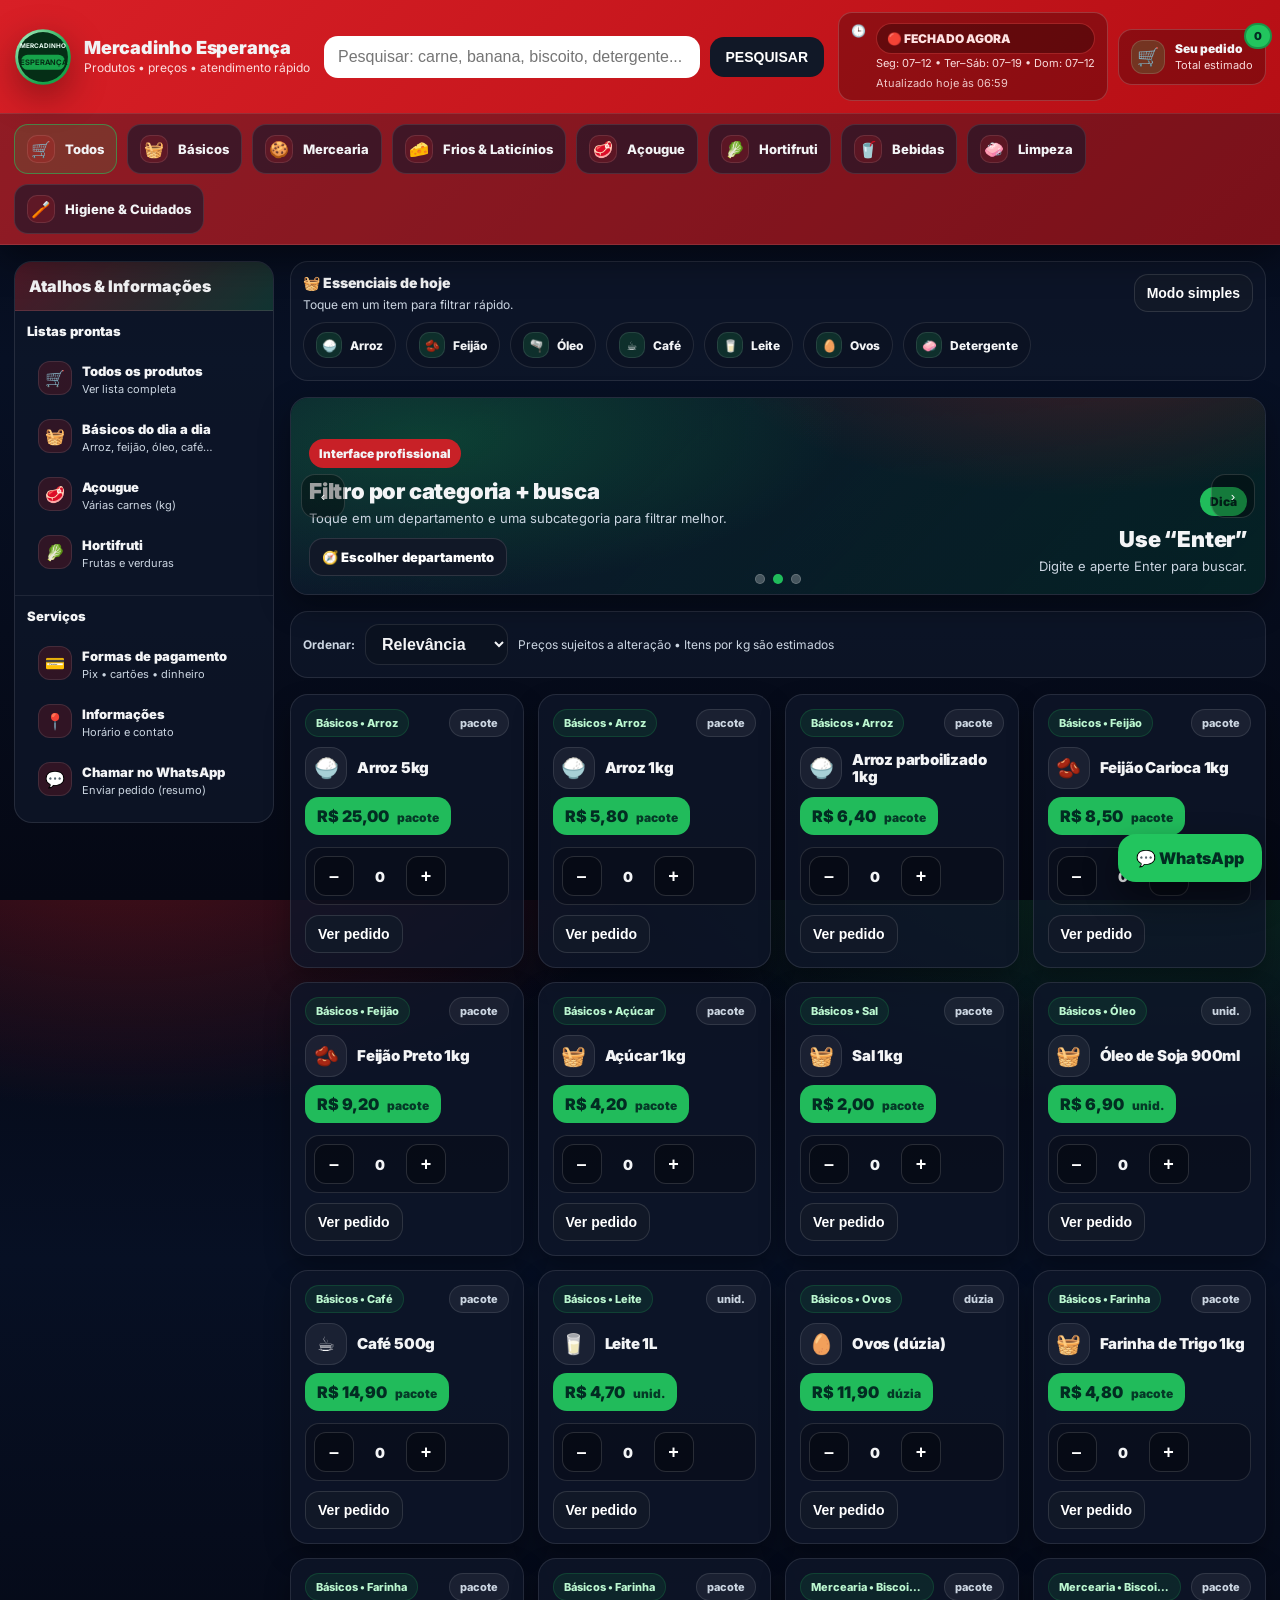
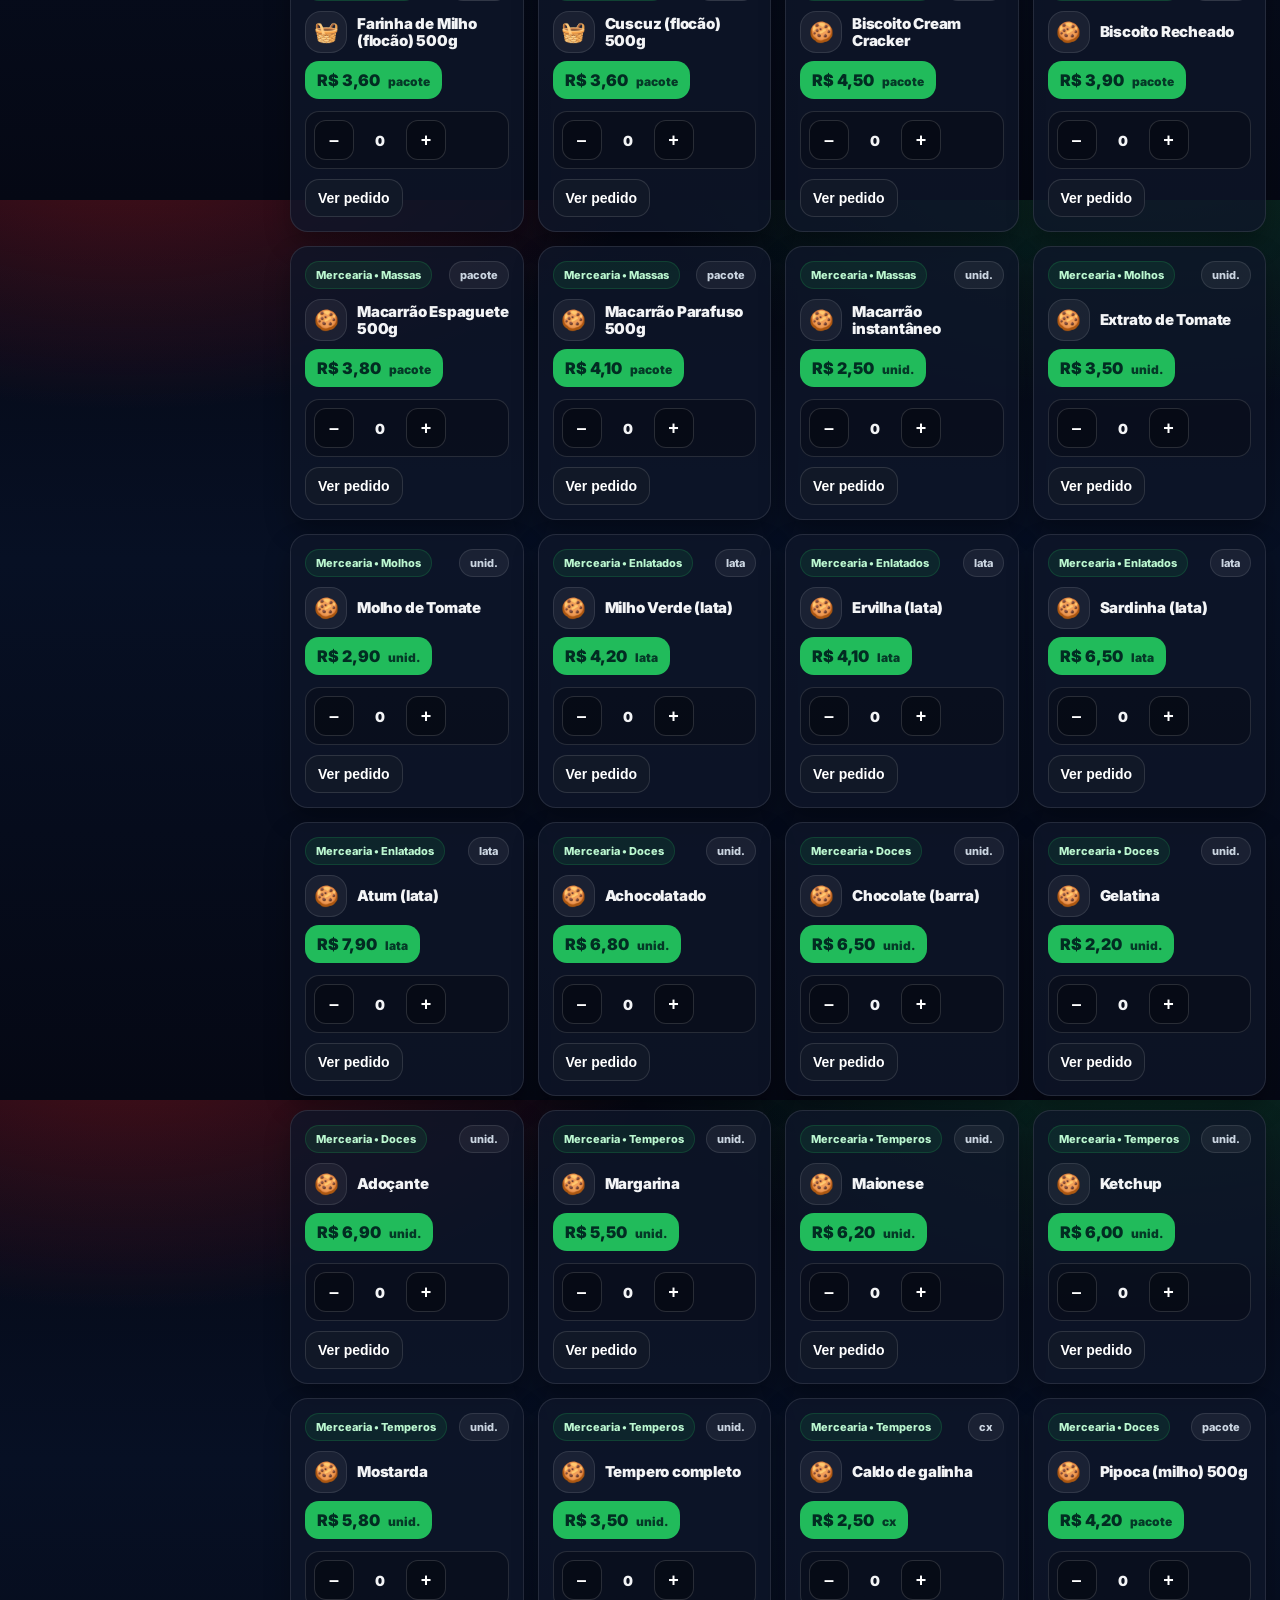
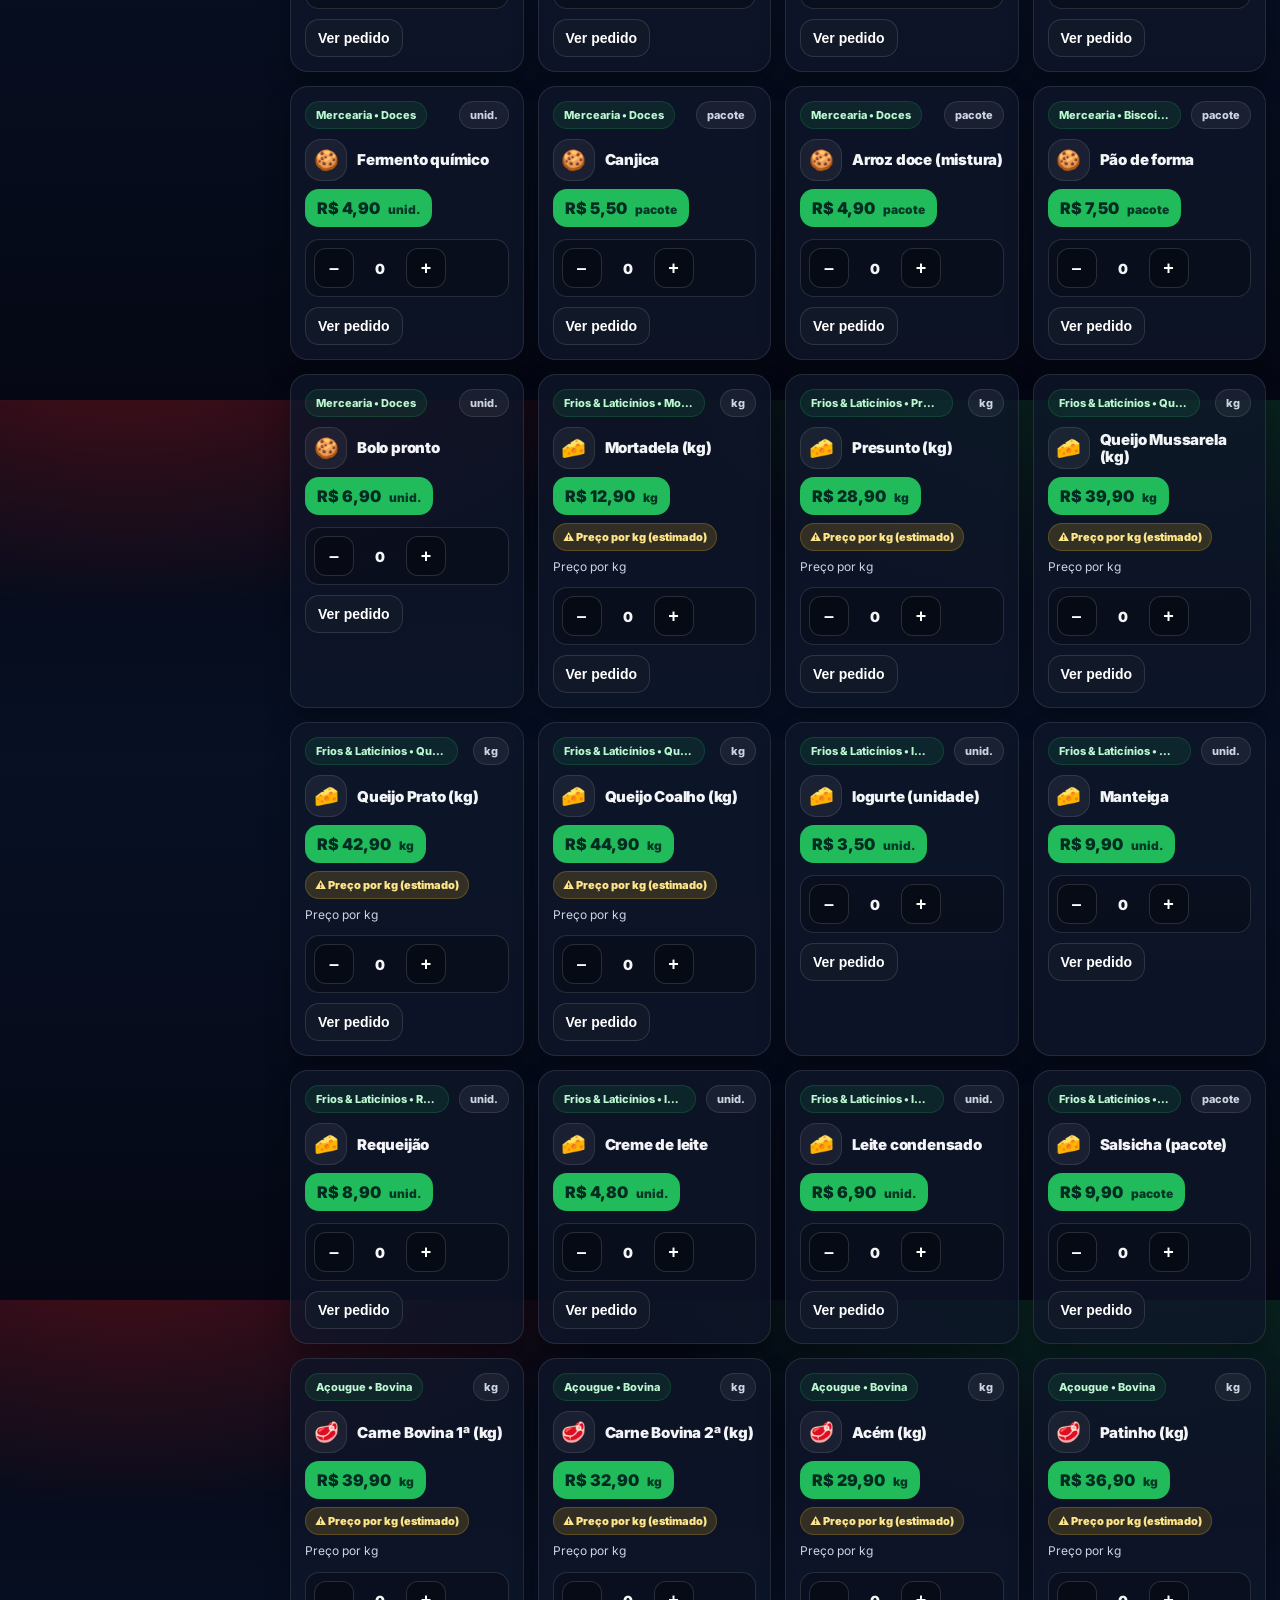
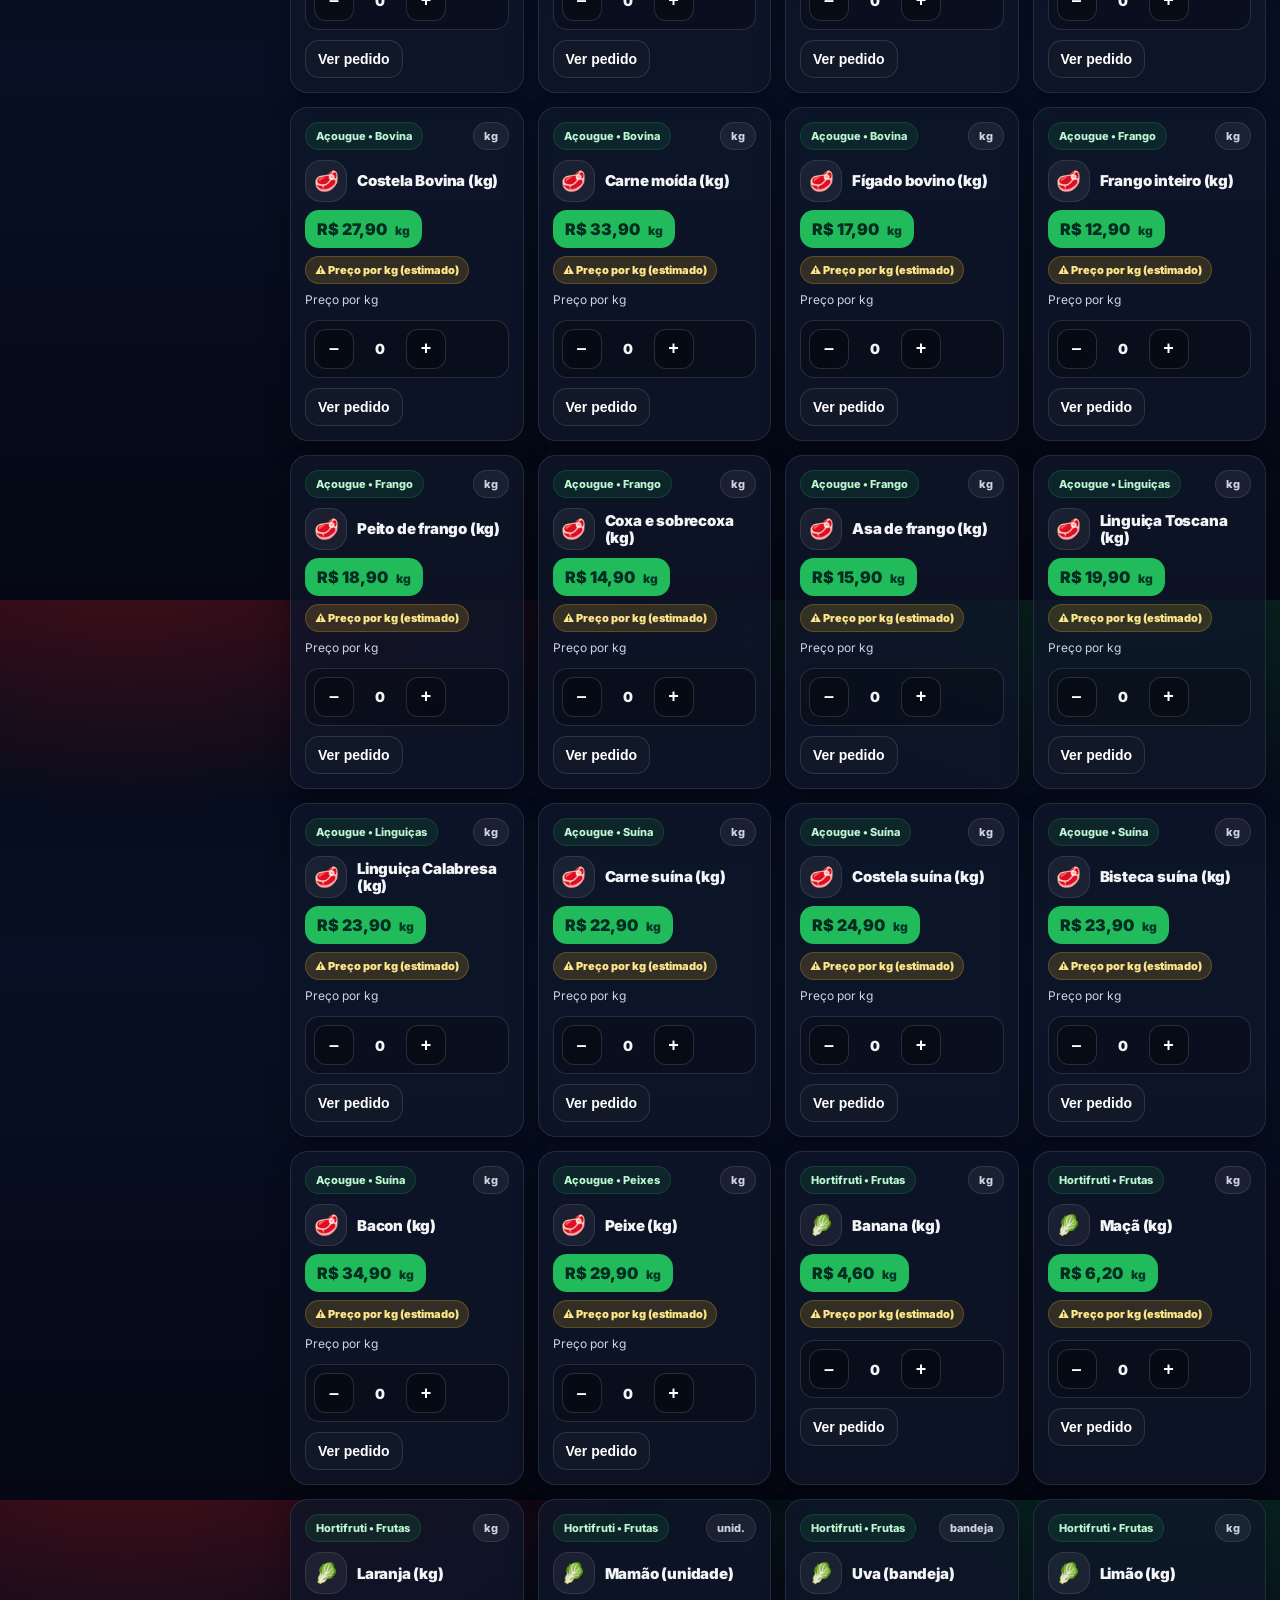
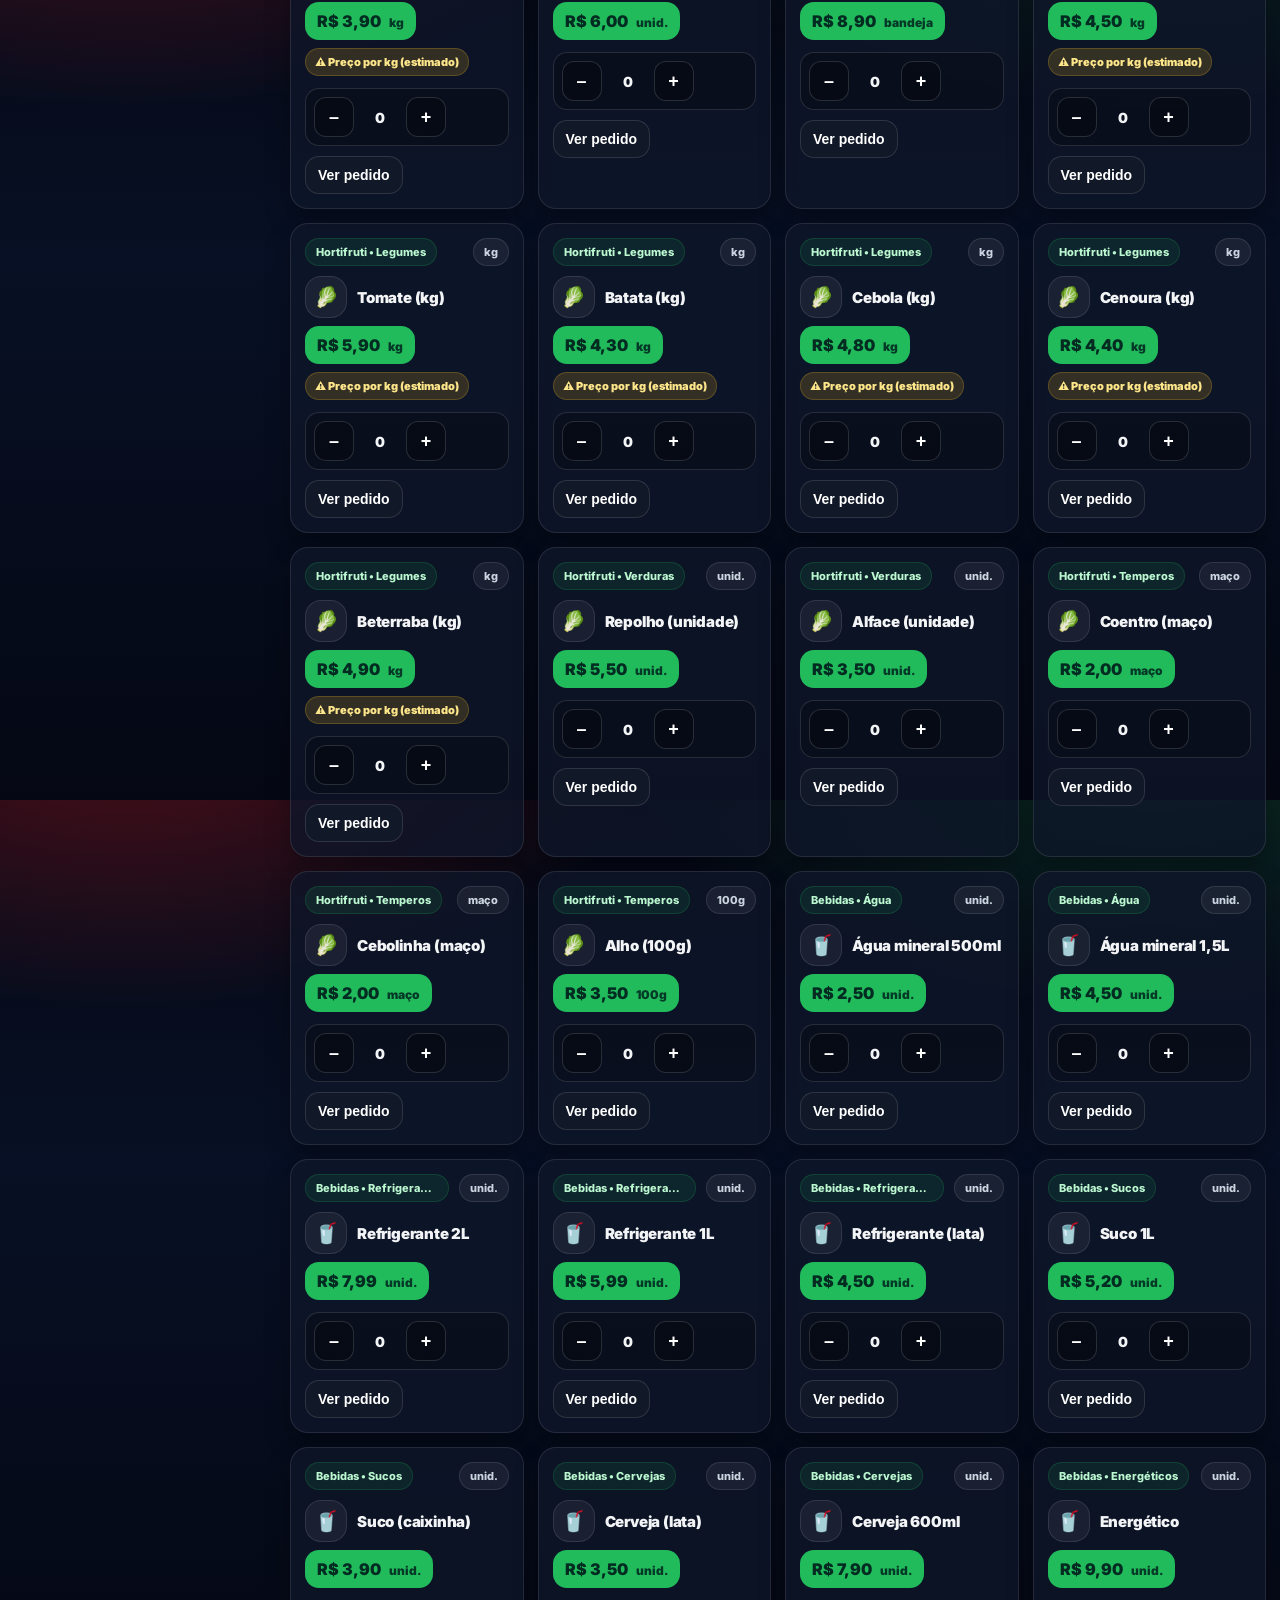
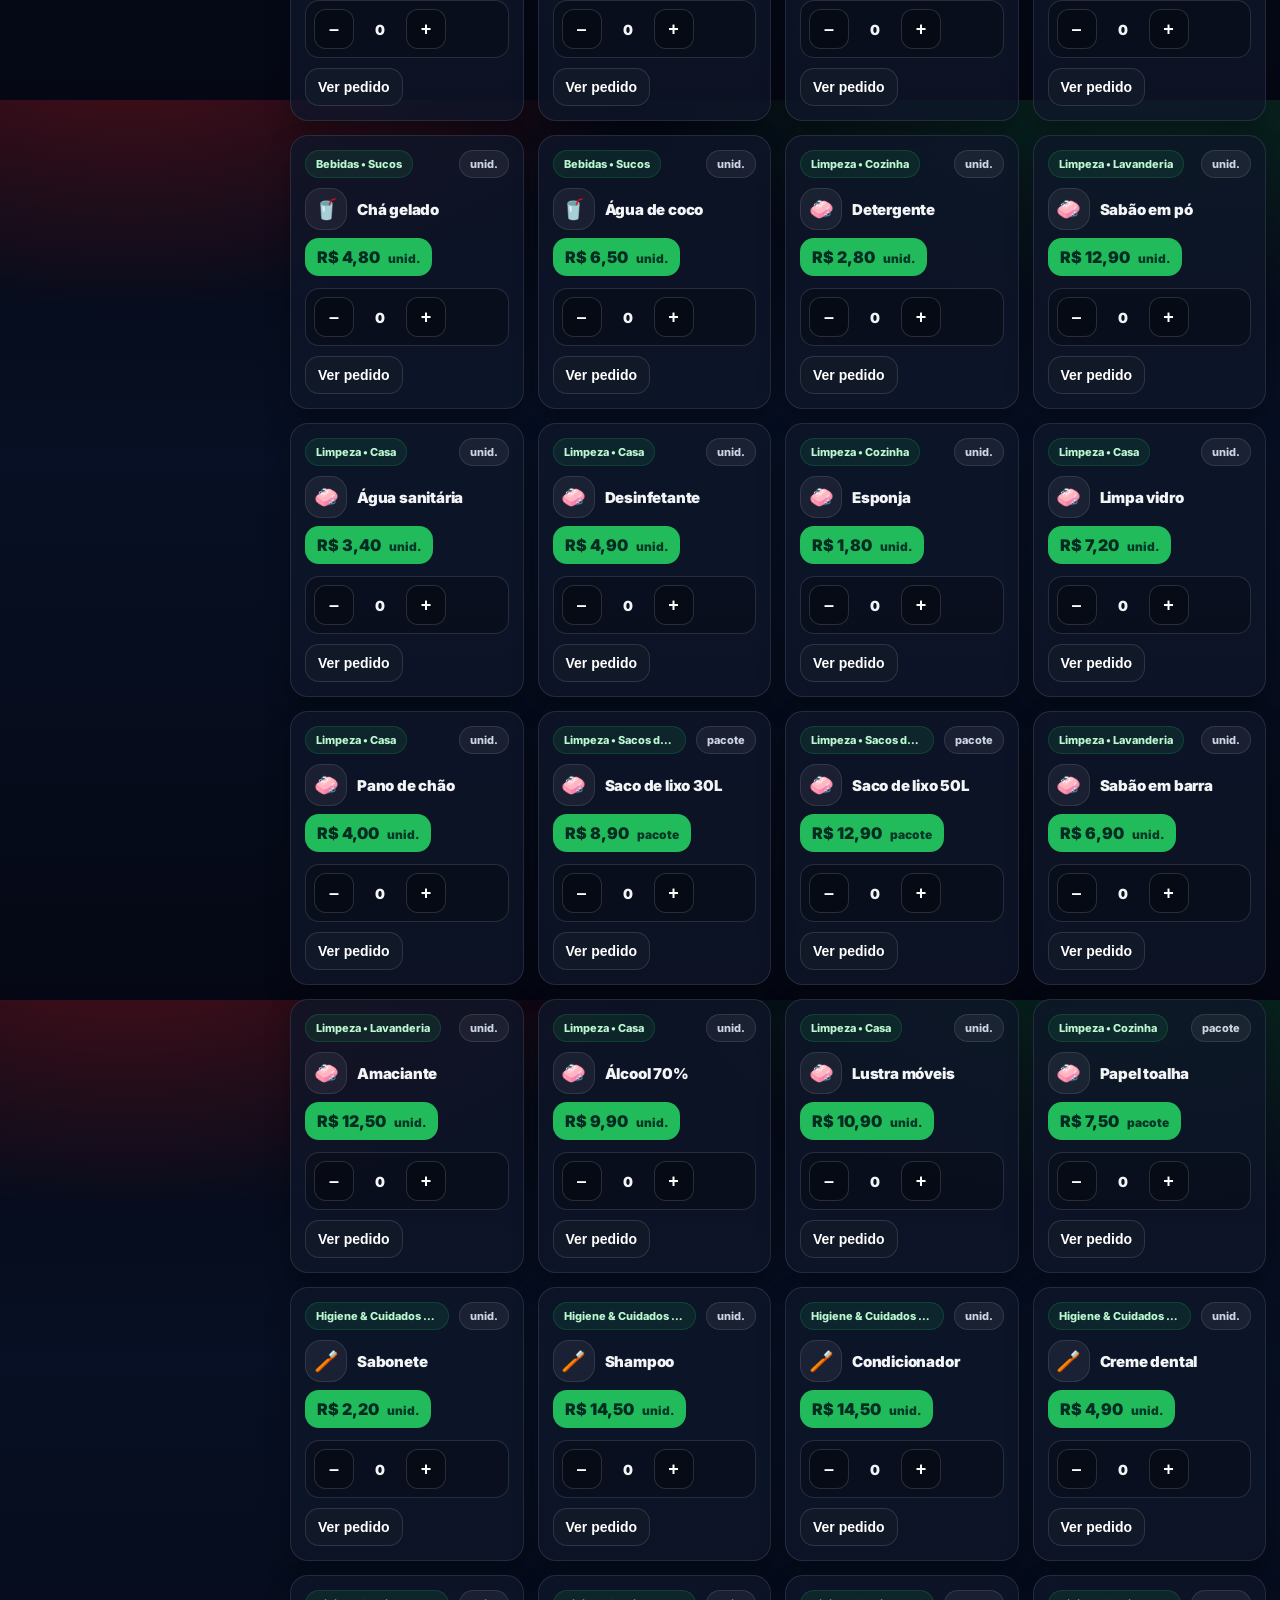
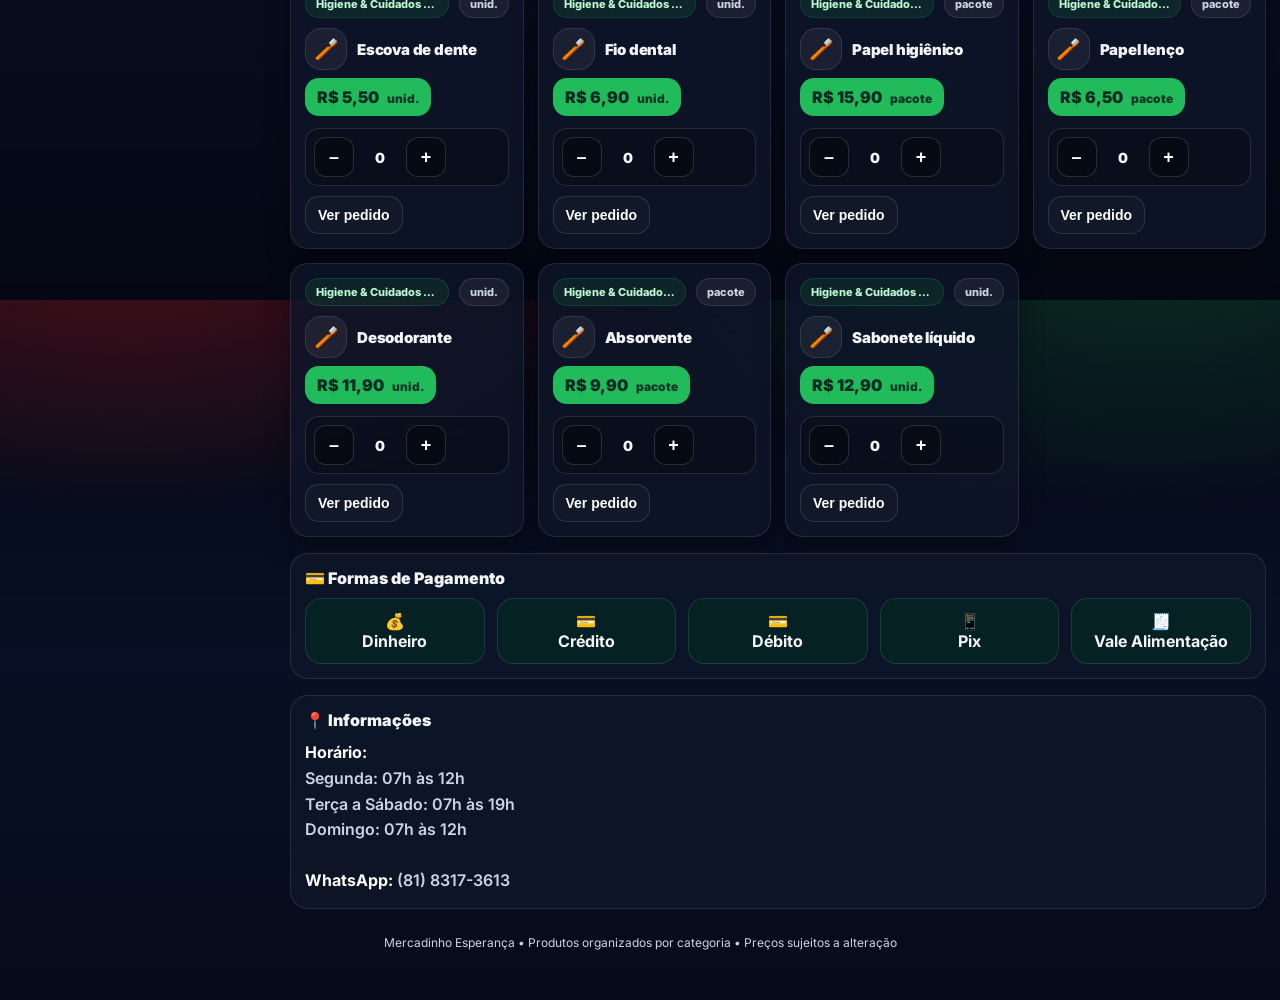
==== index.html @ 859e9350 "Add files via upload" ====
<!doctype html>
<html lang="pt-br">
<head>
<meta charset="utf-8" />
<meta name="viewport" content="width=device-width, initial-scale=1" />
<meta name="theme-color" content="#b30d13" />
<title>Mercadinho Esperança</title>

<!-- Fonte moderna (mais profissional) -->
<link rel="preconnect" href="https://fonts.googleapis.com">
<link rel="preconnect" href="https://fonts.gstatic.com" crossorigin>
<link href="https://fonts.googleapis.com/css2?family=Inter:wght@400;600;700;800;900&display=swap" rel="stylesheet">

<style>
  :root{
    --bg:#050814;
    --panel: rgba(15,23,42,.78);
    --panel2: rgba(15,23,42,.92);
    --border:rgba(255,255,255,.10);
    --muted:#cbd5e1;

    --red:#d81f26;
    --red2:#b30d13;

    --green:#22c55e;
    --green2:#16a34a;

    --text:#f3f4f6;
    --ink:#0b1220;

    /* padronização (mais profissional) */
    --r-lg:18px;
    --r-md:14px;

    --shadow-card: 0 12px 26px rgba(0,0,0,.30);
    --shadow-strong: 0 18px 50px rgba(0,0,0,.55);
  }

  *{box-sizing:border-box}
  html,body{height:100%}
  body{
    margin:0;
    font-family: Inter, system-ui, -apple-system, Segoe UI, Arial, sans-serif;
    color:var(--text);
    background:
      radial-gradient(900px 500px at 10% -10%, rgba(216,31,38,.35), transparent 60%),
      radial-gradient(900px 500px at 90% -10%, rgba(34,197,94,.22), transparent 60%),
      linear-gradient(180deg, var(--bg), #071024 40%, var(--bg));
    -webkit-tap-highlight-color: transparent;
    padding-bottom: 12px; /* desktop */
  }

  @keyframes drop{from{transform:translateY(-18px);opacity:0}to{transform:translateY(0);opacity:1}}
  @keyframes up{from{transform:translateY(14px);opacity:0}to{transform:translateY(0);opacity:1}}
  @keyframes pop{0%,100%{transform:scale(1)}50%{transform:scale(1.04)}}
  @keyframes shine{0%{transform:translateX(-120%)}100%{transform:translateX(220%)}}

  .wrap{max-width:1400px;margin:0 auto;padding:0 14px}

  /* ===== TOPBAR ===== */
  .topbar{
    background: linear-gradient(135deg, var(--red), var(--red2));
    box-shadow:0 12px 35px rgba(0,0,0,.45);
    position:sticky; top:0; z-index:100;
    animation: drop .45s ease;
    padding-top: env(safe-area-inset-top);
  }
  .top-row{
    display:flex;gap:14px;align-items:center;
    padding:12px 0;
  }

  .brand{
    display:flex;gap:12px;align-items:center;
    min-width:280px;
  }
  .logo{
    width:58px;height:58px;
    filter: drop-shadow(0 12px 18px rgba(0,0,0,.35));
    animation: pop 3s ease-in-out infinite;
  }
  .brand h1{margin:0;font-size:18px;line-height:1.1;font-weight:900;letter-spacing:-.2px}
  .brand small{display:block;color:#ffe7e7;font-size:12px;margin-top:2px;opacity:.95}

  .search{
    flex:1;
    display:flex;gap:10px;align-items:center;
  }
  .search input{
    width:100%;
    border:none;
    padding:12px 14px;
    border-radius:var(--r-md);
    outline:none;
    font-size:16px; /* mobile-friendly */
  }
  .search button{
    border:none;
    cursor:pointer;
    padding:12px 16px;
    border-radius:var(--r-md);
    font-weight:900;
    background:#111827;
    color:#fff;
    transition:.2s;
    font-size:14px;
    white-space:nowrap;
  }
  .search button:hover{transform:translateY(-2px)}

  .top-actions{display:flex;gap:10px;align-items:center}
  .pill{
    display:flex;gap:10px;align-items:flex-start;
    background: rgba(0,0,0,.25);
    border:1px solid rgba(255,255,255,.18);
    padding:10px 12px;
    border-radius:var(--r-md);
    font-size:12px;
    white-space:nowrap;
    position:relative;
    overflow:hidden;
  }
  .pill::after{
    content:"";
    position:absolute;top:0;left:0;height:100%;width:35%;
    background: linear-gradient(90deg, transparent, rgba(255,255,255,.18), transparent);
    transform:translateX(-120%);
    animation: shine 5s linear infinite;
  }
  .status{
    font-weight:900;
    padding:7px 10px;border-radius:999px;
    background: rgba(0,0,0,.3);
    border:1px solid rgba(255,255,255,.18);
  }
  .open{color:#bbf7d0;border-color:rgba(34,197,94,.45)}
  .closed{color:#fee2e2;border-color:rgba(239,68,68,.45)}
  .tiny{font-size:11px;color:#ffe7e7;opacity:.95;margin-top:2px}
  .updated{
    margin-top:6px;
    font-size:11px;
    color:#ffe7e7;
    opacity:.85;
  }

  /* ===== CART (badges) ===== */
  .cart{
    position:relative;
    display:flex;align-items:center;gap:10px;
    padding:10px 12px;border-radius:var(--r-md);
    border:1px solid rgba(255,255,255,.18);
    background: rgba(0,0,0,.25);
    cursor:pointer;
    transition:.2s;
    user-select:none;
  }
  .cart:hover{transform:translateY(-2px)}
  .cart-ic{
    width:34px;height:34px;border-radius:12px;
    display:grid;place-items:center;
    background: rgba(34,197,94,.22);
    border:1px solid rgba(255,255,255,.14);
    font-size:18px;
  }
  .badge{
    position:absolute;top:-7px;right:-7px;
    background: var(--green);
    color:#022c22;
    font-weight:900;
    border-radius:999px;
    padding:4px 8px;
    font-size:11px;
    border:2px solid rgba(0,0,0,.25);
  }

  /* ===== MENU DEPARTAMENTOS + SUBMENU ===== */
  .menu{
    background: rgba(17,24,39,.35);
    border-top:1px solid rgba(255,255,255,.10);
    border-bottom:1px solid rgba(255,255,255,.10);
  }
  .menu-row{
    display:flex;gap:10px;flex-wrap:wrap;
    padding:10px 0;
    align-items:center;
  }
  .dept{
    display:flex;gap:10px;align-items:center;
    padding:10px 12px;border-radius:var(--r-md);
    border:1px solid rgba(255,255,255,.10);
    background: rgba(15,23,42,.60);
    cursor:pointer;
    transition:.2s;
    user-select:none;
    white-space:nowrap;
  }
  .dept:hover{transform:translateY(-2px);border-color:rgba(34,197,94,.35)}
  .dept.active{
    background: rgba(34,197,94,.14);
    border-color: rgba(34,197,94,.55);
  }
  .dept .ic{
    width:28px;height:28px;border-radius:10px;
    display:grid;place-items:center;
    background: rgba(216,31,38,.20);
    border:1px solid rgba(255,255,255,.10);
    font-size:16px;
  }
  .dept span{font-size:13px;font-weight:800}

  .submenu{
    display:none;
    padding:10px 0 14px;
    border-top:1px solid rgba(255,255,255,.08);
    animation: up .25s ease;
  }
  .submenu.show{display:block}
  .subrow{
    display:flex;gap:10px;flex-wrap:wrap;
  }
  .sub{
    padding:9px 12px;
    border-radius:999px;
    border:1px solid rgba(255,255,255,.10);
    background: rgba(15,23,42,.65);
    cursor:pointer;
    transition:.2s;
    font-size:12px;
    color:var(--text);
    user-select:none;
    white-space:nowrap;
    font-weight:700;
  }
  .sub:hover{transform:translateY(-2px);border-color:rgba(34,197,94,.35)}
  .sub.active{
    background: rgba(34,197,94,.18);
    border-color: rgba(34,197,94,.50);
    color:#eafff2;
  }

  /* ===== LAYOUT PRINCIPAL ===== */
  .main{
    display:grid;
    grid-template-columns: 260px 1fr;
    gap:16px;
    margin-top:16px;
    align-items:start;
  }

  /* SIDEBAR */
  .sidebar{
    background: rgba(15,23,42,.75);
    border:1px solid rgba(255,255,255,.10);
    border-radius:var(--r-lg);
    overflow:hidden;
    animation: up .45s ease;
  }
  .side-header{
    padding:14px;
    font-weight:900;
    background: linear-gradient(135deg, rgba(216,31,38,.32), rgba(34,197,94,.18));
    border-bottom:1px solid rgba(255,255,255,.10);
  }
  .side-block{padding:12px 12px 14px;border-bottom:1px solid rgba(255,255,255,.08)}
  .side-block:last-child{border-bottom:none}
  .side-title{font-weight:900;margin:0 0 10px;font-size:13px}
  .side-item{
    display:flex;gap:10px;align-items:center;
    padding:10px;border-radius:var(--r-md);
    border:1px solid transparent;
    cursor:pointer;
    transition:.2s;
  }
  .side-item:hover{background:rgba(255,255,255,.05);border-color:rgba(34,197,94,.25);transform:translateY(-2px)}
  .side-ic{
    width:34px;height:34px;border-radius:12px;
    display:grid;place-items:center;
    background: rgba(216,31,38,.18);
    border:1px solid rgba(255,255,255,.10);
  }
  .side-item b{font-size:13px;font-weight:900}
  .side-item small{display:block;color:var(--muted);font-size:11px;margin-top:2px}

  /* CONTEÚDO */
  .content{display:flex;flex-direction:column;gap:16px;animation: up .45s ease}

  /* ===== ESSENCIAIS DO DIA (profissional: ajuda quem tem pressa) ===== */
  .essentials{
    background: rgba(15,23,42,.75);
    border:1px solid rgba(255,255,255,.10);
    border-radius:var(--r-lg);
    padding:12px;
  }
  .essentials .row{
    display:flex;align-items:center;justify-content:space-between;gap:10px;flex-wrap:wrap;
  }
  .essentials h4{margin:0;font-size:14px;font-weight:900}
  .essentials p{margin:6px 0 0;color:var(--muted);font-size:12px}
  .ess-chips{display:flex;gap:10px;flex-wrap:wrap;margin-top:10px}
  .ess-chip{
    display:inline-flex;align-items:center;gap:8px;
    padding:9px 12px;border-radius:999px;
    border:1px solid rgba(255,255,255,.10);
    background: rgba(11,18,32,.55);
    cursor:pointer;
    user-select:none;
    font-size:12px;
    font-weight:800;
    transition:.15s;
  }
  .ess-chip:hover{border-color: rgba(34,197,94,.35); transform: translateY(-1px)}
  .ess-chip .i{
    width:26px;height:26px;border-radius:10px;
    display:grid;place-items:center;
    background: rgba(34,197,94,.16);
    border:1px solid rgba(255,255,255,.10);
  }

  /* ===== CARROSSEL ===== */
  .carousel{
    border-radius:var(--r-lg);
    border:1px solid rgba(255,255,255,.10);
    overflow:hidden;
    background: rgba(15,23,42,.70);
    box-shadow:0 12px 30px rgba(0,0,0,.35);
    position:relative;
    min-height:190px;
  }
  .slides{display:flex;transition:transform .55s ease;width:100%}
  .slide{min-width:100%;padding:18px;position:relative;overflow:hidden}
  .slide::before{
    content:"";
    position:absolute;inset:-60px;
    background:
      radial-gradient(700px 260px at 18% 28%, rgba(34,197,94,.22), transparent 60%),
      radial-gradient(650px 280px at 80% 0%, rgba(216,31,38,.25), transparent 60%),
      linear-gradient(135deg, rgba(15,23,42,.88), rgba(2,44,34,.55));
    filter:saturate(1.15);
    transform:rotate(-2deg);
  }
  .slide .inner{
    position:relative;
    display:flex;
    align-items:flex-end;
    justify-content:space-between;
    gap:18px;
    min-height:160px;
  }
  .tag{
    display:inline-flex;align-items:center;gap:8px;
    background: rgba(216,31,38,.92);
    padding:7px 10px;border-radius:999px;
    font-size:12px;font-weight:900;
  }
  .tag.green{background: rgba(34,197,94,.95); color:#022c22;}
  .slide h2{margin:10px 0 6px;font-size:22px;font-weight:900;letter-spacing:-.2px}
  .slide p{margin:0;color:var(--muted);font-size:13px;line-height:1.35}
  .cta{
    margin-top:10px;
    display:inline-flex;align-items:center;gap:8px;
    background:#111827;
    border:1px solid rgba(255,255,255,.12);
    color:#fff;
    padding:10px 12px;border-radius:var(--r-md);
    font-weight:900;font-size:13px;
    cursor:pointer;
    user-select:none;
  }
  .nav{
    position:absolute;inset:0;
    display:flex;align-items:center;justify-content:space-between;
    pointer-events:none;
    padding:0 10px;
  }
  .nav button{
    pointer-events:auto;
    border:none;
    width:44px;height:44px;border-radius:var(--r-md);
    background: rgba(0,0,0,.35);
    border:1px solid rgba(255,255,255,.14);
    color:#fff;
    cursor:pointer;
    transition:.2s;
  }
  .nav button:hover{transform:translateY(-2px);background: rgba(0,0,0,.50)}
  .dots{
    position:absolute;left:0;right:0;bottom:10px;
    display:flex;gap:8px;justify-content:center;
  }
  .dot{
    width:10px;height:10px;border-radius:999px;
    background: rgba(255,255,255,.25);
    border:1px solid rgba(255,255,255,.18);
    cursor:pointer;
    transition:.2s;
  }
  .dot.active{
    background: rgba(34,197,94,.95);
    border-color: rgba(34,197,94,.65);
  }

  /* CONTROLES */
  .controls{
    display:flex;gap:10px;flex-wrap:wrap;align-items:center;
    background: rgba(15,23,42,.75);
    border:1px solid rgba(255,255,255,.10);
    border-radius:var(--r-lg);
    padding:12px;
  }
  .controls select{
    border:none;outline:none;
    padding:10px 12px;border-radius:var(--r-md);
    background:#0b1220;color:var(--text);
    border:1px solid rgba(255,255,255,.10);
    font-size:16px;
    font-weight:700;
  }
  .hint{color:var(--muted);font-size:12px}

  /* PRODUTOS */
  .grid{
    display:grid;
    grid-template-columns:repeat(auto-fit, minmax(220px, 1fr));
    gap:14px;
  }
  .card{
    background: var(--panel);
    border:1px solid rgba(255,255,255,.10);
    border-radius:var(--r-lg);
    padding:14px;
    box-shadow:var(--shadow-card);
    transition:.18s;
    animation: up .30s ease;
  }
  .card:hover{
    transform: translateY(-4px);
    border-color: rgba(34,197,94,.30);
    box-shadow:0 18px 40px rgba(0,0,0,.45);
  }

  .meta{display:flex;justify-content:space-between;gap:10px;align-items:center;margin-bottom:10px}
  .chip{
    font-size:11px;color:#bbf7d0;
    background: rgba(34,197,94,.10);
    border:1px solid rgba(34,197,94,.18);
    padding:6px 10px;border-radius:999px;
    max-width: 75%;
    overflow:hidden;text-overflow:ellipsis;white-space:nowrap;
    font-weight:800;
  }
  .unit{
    font-size:11px;color:var(--muted);
    background: rgba(255,255,255,.06);
    border:1px solid rgba(255,255,255,.10);
    padding:6px 10px;border-radius:999px;
    white-space:nowrap;
    font-weight:800;
  }

  /* mini “thumb” (dá cara profissional mesmo sem foto real) */
  .thumb{
    display:flex;
    align-items:center;
    gap:10px;
    margin-bottom:8px;
  }
  .thumb .pic{
    width:42px;height:42px;border-radius:16px;
    display:grid;place-items:center;
    background: rgba(255,255,255,.06);
    border:1px solid rgba(255,255,255,.10);
    font-size:20px;
  }
  .thumb .name{
    flex:1;
    font-weight:900;
    font-size:15px;
    line-height:1.15;
    letter-spacing:-.2px;
  }

  /* Preço (profissional: maior destaque) */
  .price-row{
    display:flex;
    align-items:center;
    gap:8px;
    flex-wrap:wrap;
  }
  .price{
    display:inline-flex;
    align-items:baseline;
    gap:8px;
    font-weight:900;
    background: rgba(34,197,94,.95);
    color:#022c22;
    padding:9px 12px;border-radius:var(--r-md);
    font-size:16px;
  }
  .price small{
    font-weight:900;
    opacity:.9;
    font-size:12px;
  }

  .kg-badge{
    display:inline-flex;
    align-items:center;
    gap:6px;
    padding:6px 9px;
    border-radius:999px;
    background: rgba(251,191,36,.16);
    border:1px solid rgba(251,191,36,.22);
    color:#fde68a;
    font-size:11px;
    font-weight:900;
  }

  .note{margin-top:8px;color:var(--muted);font-size:12px;line-height:1.35}

  /* Stepper (– 0 +) = UX de app */
  .buyrow{
    margin-top:12px;
    display:flex;
    gap:10px;
    align-items:center;
    justify-content:space-between;
    flex-wrap:wrap;
  }
  .stepper{
    display:flex;align-items:center;gap:8px;
    background: rgba(0,0,0,.22);
    border:1px solid rgba(255,255,255,.12);
    border-radius:var(--r-md);
    padding:8px;
    flex:1;
    min-width: 170px;
  }
  .stepper button{
    width:40px;height:40px;
    border-radius:12px;
    border:1px solid rgba(255,255,255,.14);
    background: rgba(0,0,0,.25);
    color:#fff;
    cursor:pointer;
    font-size:18px;
    font-weight:900;
  }
  .stepper button:active{transform:scale(.98)}
  .stepper .qty{
    min-width:36px;
    text-align:center;
    font-weight:900;
    font-size:14px;
  }
  .mini{
    padding:10px 12px;
    border-radius:var(--r-md);
    border:1px solid rgba(255,255,255,.12);
    background:#111827;
    color:#fff;
    cursor:pointer;
    font-size:14px;
    font-weight:900;
    white-space:nowrap;
  }
  .mini:active{transform:scale(.99)}

  /* INFO + PAGAMENTOS */
  .info{
    background: rgba(15,23,42,.75);
    border:1px solid rgba(255,255,255,.10);
    border-radius:var(--r-lg);
    padding:14px;
  }
  .info h4{margin:0 0 10px;font-weight:900}
  .paygrid{
    display:grid;
    grid-template-columns:repeat(auto-fit, minmax(160px, 1fr));
    gap:12px;
    margin-top:10px;
  }
  .pay{
    background: rgba(2,44,34,.55);
    border:1px solid rgba(255,255,255,.10);
    border-radius:16px;
    padding:12px;
    text-align:center;
    transition:.18s;
    font-weight:800;
  }
  .pay:hover{
    transform: translateY(-3px);
    background: rgba(34,197,94,.18);
    border-color: rgba(34,197,94,.30);
  }

  /* MODAL carrinho */
  .modal{
    position:fixed;inset:0;
    background: rgba(0,0,0,.55);
    display:none;
    align-items:center;justify-content:center;
    z-index:200;
    padding:14px;
  }
  .modal.show{display:flex}
  .modal-card{
    width:min(760px, 100%);
    background: var(--panel2);
    border:1px solid rgba(255,255,255,.12);
    border-radius:var(--r-lg);
    overflow:hidden;
    box-shadow:var(--shadow-strong);
    animation: up .25s ease;
  }
  .modal-head{
    display:flex;align-items:center;justify-content:space-between;
    padding:14px;
    background: linear-gradient(135deg, rgba(216,31,38,.25), rgba(34,197,94,.16));
    border-bottom:1px solid rgba(255,255,255,.10);
  }
  .modal-head b{font-size:14px;font-weight:900}
  .close{
    width:40px;height:40px;border-radius:var(--r-md);
    border:1px solid rgba(255,255,255,.14);
    background: rgba(0,0,0,.30);
    color:#fff;cursor:pointer;
    font-weight:900;
  }
  .modal-body{padding:14px;color:var(--muted);line-height:1.6}
  .modal-foot{
    padding:14px;
    border-top:1px solid rgba(255,255,255,.10);
    display:flex;gap:10px;justify-content:flex-end;flex-wrap:wrap;
  }
  .btn{
    border:none;
    background:#111827;
    color:#fff;
    padding:10px 12px;border-radius:var(--r-md);
    cursor:pointer;
    border:1px solid rgba(255,255,255,.12);
    font-size:16px;
    font-weight:900;
  }
  .btn.green{
    background: rgba(34,197,94,.95);
    color:#022c22;
    border-color: rgba(34,197,94,.55);
  }

  /* Carrinho detalhado (profissional) */
  .cart-list{
    margin-top:12px;
    background: rgba(0,0,0,.22);
    border:1px solid rgba(255,255,255,.10);
    border-radius:var(--r-md);
    padding:12px;
  }
  .cart-line{
    display:flex;
    justify-content:space-between;
    gap:10px;
    padding:10px 0;
    border-bottom:1px solid rgba(255,255,255,.08);
    font-size:13px;
  }
  .cart-line:last-child{border-bottom:none}
  .cart-line b{color:#fff}
  .cart-total{
    margin-top:10px;
    display:flex;
    justify-content:space-between;
    font-weight:900;
    color:#fff;
  }
  .cart-hint{
    margin-top:8px;
    font-size:12px;
    color:var(--muted);
  }

  /* WHATS (inteligente) */
  .whatsapp{
    position:fixed;
    right:18px;bottom:18px;
    background: var(--green);
    color:#022c22;
    padding:14px 18px;
    border-radius:var(--r-lg);
    text-decoration:none;
    font-weight:900;
    box-shadow:0 16px 34px rgba(0,0,0,.45);
    z-index:120;
    transition: transform .2s, opacity .2s;
  }
  .whatsapp.hide{
    opacity:0;
    transform: translateY(10px);
    pointer-events:none;
  }

  footer{padding:26px 0 50px;color:var(--muted);font-size:12px;text-align:center}

  /* ===== MOBILE ACTIONS (menu + carrinho) ===== */
  .hamb, .mobile-actions, .side-backdrop{ display:none; }
  .hamb{
    display:flex;
    align-items:center;
    gap:10px;
    padding:10px 12px;
    border-radius:var(--r-md);
    border:1px solid rgba(255,255,255,.18);
    background: rgba(0,0,0,.25);
    color:#fff;
    cursor:pointer;
    user-select:none;
    font-weight:900;
  }
  .hamb .ic{
    width:34px;height:34px;border-radius:12px;
    display:grid;place-items:center;
    background: rgba(34,197,94,.22);
    border:1px solid rgba(255,255,255,.14);
    font-size:18px;
  }

  /* ===== BARRA FIXA DO CARRINHO (mobile) ===== */
  .cartbar{
    display:none;
    position:fixed;
    left:0; right:0;
    bottom:0;
    padding:10px 12px calc(10px + env(safe-area-inset-bottom));
    background: rgba(15,23,42,.94);
    border-top:1px solid rgba(255,255,255,.10);
    z-index:220;
    backdrop-filter: blur(8px);
  }
  .cartbar .inner{
    max-width:1400px;
    margin:0 auto;
    display:flex;
    gap:10px;
    align-items:center;
    justify-content:space-between;
  }
  .cartbar .left{
    display:flex;
    gap:10px;
    align-items:center;
    min-width: 0;
  }
  .cartbar .bubble{
    width:42px;height:42px;border-radius:var(--r-md);
    display:grid;place-items:center;
    background: rgba(34,197,94,.20);
    border:1px solid rgba(255,255,255,.12);
    font-size:18px;
    flex:0 0 auto;
  }
  .cartbar .meta{
    display:flex;flex-direction:column;gap:2px;
    min-width:0;
  }
  .cartbar .meta b{
    font-size:13px;color:#fff;font-weight:900;
    white-space:nowrap;overflow:hidden;text-overflow:ellipsis;
  }
  .cartbar .meta small{font-size:12px;color:var(--muted);font-weight:700}
  .cartbar .go{
    border:none;
    cursor:pointer;
    padding:12px 14px;
    border-radius:var(--r-md);
    font-weight:900;
    background: rgba(34,197,94,.95);
    color:#022c22;
    border:1px solid rgba(34,197,94,.55);
    white-space:nowrap;
  }

  /* ===== “HEADER COMPACTO” quando rolar (mobile) ===== */
  .topbar.compact .brand{display:none}
  .topbar.compact .menu{display:none}
  .topbar.compact .mobile-actions{display:none}
  .topbar.compact .top-row{padding:10px 0}
  .topbar.compact .search{margin-top:0}

  /* ===== RESPONSIVO ===== */
  @media (max-width: 980px){
    body{ padding-bottom: 92px; } /* espaço pra cartbar */

    /* reduz animações pesadas no mobile (performance) */
    .logo{animation:none}
    .pill::after{animation:none}

    .brand{min-width:auto}
    .top-actions{display:none}
    .main{grid-template-columns: 1fr}

    .top-row{flex-wrap:wrap; gap:10px; padding:10px 0}
    .brand{width:100%}
    .logo{width:46px;height:46px}
    .brand h1{font-size:16px}
    .brand small{font-size:11px}

    .search{width:100%; flex: 0 0 100%; gap:8px}
    .search input{height:44px;padding:10px 12px;border-radius:var(--r-md)}
    .search button{height:44px;padding:10px 14px;border-radius:var(--r-md)}

    /* actions mobile */
    .mobile-actions{
      display:flex;
      width:100%;
      gap:10px;
      align-items:center;
      justify-content:space-between;
    }
    #cartBtnMobile{flex:1; justify-content:center; height:48px}
    .hamb{height:48px}

    /* menu departamentos vira faixa rolável */
    .menu-row{
      flex-wrap:nowrap;
      overflow:auto;
      -webkit-overflow-scrolling: touch;
      scrollbar-width:none;
      padding:8px 0 10px;
      gap:10px;
    }
    .menu-row::-webkit-scrollbar{display:none}
    .dept{flex:0 0 auto; padding:9px 10px;border-radius:var(--r-md)}
    .dept .ic{width:26px;height:26px;border-radius:10px;font-size:15px}
    .dept span{font-size:12px}

    /* submenu rolável */
    .submenu{padding:8px 0 12px}
    .subrow{
      flex-wrap:nowrap;
      overflow:auto;
      -webkit-overflow-scrolling: touch;
      scrollbar-width:none;
      gap:10px;
    }
    .subrow::-webkit-scrollbar{display:none}
    .sub{flex:0 0 auto; padding:8px 10px}

    /* sidebar off-canvas */
    .sidebar{
      position:fixed;
      top:0; left:0;
      height:100dvh;
      width:min(360px, 88vw);
      z-index:260;
      transform:translateX(-110%);
      transition: transform .25s ease;
      border-radius:0 var(--r-lg) var(--r-lg) 0;
      box-shadow: 20px 0 60px rgba(0,0,0,.55);
    }
    .sidebar.open{ transform:translateX(0) }
    .side-backdrop{
      display:none;
      position:fixed; inset:0;
      background: rgba(0,0,0,.55);
      z-index:250;
    }
    .side-backdrop.show{ display:block; }

    /* carrossel menor e mais “app” */
    .carousel{min-height:0}
    .slide{padding:14px}
    .slide .inner{
      flex-direction:column;
      align-items:flex-start;
      gap:12px;
      min-height:0;
    }
    .tag{font-size:11px;padding:6px 9px}
    .slide h2{font-size:17px;line-height:1.15}
    .slide p{font-size:12px}
    .nav button{width:42px;height:42px;border-radius:var(--r-md)}

    /* cards: 2 colunas */
    .grid{
      grid-template-columns: repeat(2, minmax(0, 1fr));
      gap:12px;
    }
    .card{padding:12px;border-radius:var(--r-lg)}
    .thumb .name{font-size:14px}
    .price{font-size:16px}

    /* WhatsApp não cobre conteúdo + aparece mais inteligente via JS */
    .whatsapp{
      right:12px;
      bottom:98px; /* acima da cartbar */
      padding:12px 14px;
      border-radius:16px;
      font-size:14px;
    }

    /* cartbar aparece */
    .cartbar{display:block}
    footer{padding-bottom:120px}
  }

  @media (max-width: 420px){
    .wrap{padding:0 12px}
    .grid{grid-template-columns:1fr}
  }
</style>
</head>

<body>

<!-- TOPO -->
<div class="topbar" id="topbar">
  <div class="wrap">
    <div class="top-row">

      <div class="brand">
        <svg class="logo" viewBox="0 0 200 200" aria-label="Logo Mercadinho Esperança">
          <defs>
            <radialGradient id="g" cx="30%" cy="30%" r="70%">
              <stop offset="0%" stop-color="#bbf7d0"/>
              <stop offset="100%" stop-color="#16a34a"/>
            </radialGradient>
          </defs>
          <circle cx="100" cy="100" r="96" fill="url(#g)"/>
          <circle cx="100" cy="100" r="86" fill="#052e16"/>
          <rect x="25" y="92" width="150" height="52" rx="22" fill="#16a34a"/>
          <text x="100" y="70" text-anchor="middle" font-size="22" fill="#ecfdf5" font-weight="bold">MERCADINHO</text>
          <text x="100" y="126" text-anchor="middle" font-size="26" fill="#052e16" font-weight="bold">ESPERANÇA</text>
        </svg>
        <div>
          <h1>Mercadinho Esperança</h1>
          <small>Produtos • preços • atendimento rápido</small>
        </div>
      </div>

      <div class="search">
        <input id="search" placeholder="Pesquisar: carne, banana, biscoito, detergente..." />
        <button id="btnSearch">PESQUISAR</button>
      </div>

      <!-- AÇÕES MOBILE -->
      <div class="mobile-actions">
        <div class="hamb" id="hambBtn" aria-label="Abrir navegação">
          <div class="ic">☰</div>
          <div style="font-size:12px;line-height:1.1">
            <b style="font-weight:900">Menu</b><br>
            <span style="font-weight:700;opacity:.9;font-size:11px">Info e atalhos</span>
          </div>
        </div>

        <div class="cart" id="cartBtnMobile" title="Seu pedido">
          <div class="cart-ic">🛒</div>
          <div style="font-weight:900;font-size:12px;">Seu pedido</div>
          <div class="badge" id="cartCountMobile">0</div>
        </div>
      </div>

      <!-- AÇÕES DESKTOP -->
      <div class="top-actions">
        <div class="pill">
          <span>🕒</span>
          <div>
            <div id="status" class="status">Verificando…</div>
            <div class="tiny">Seg: 07–12 • Ter–Sáb: 07–19 • Dom: 07–12</div>
            <div class="updated" id="updatedAt">Atualizado hoje</div>
          </div>
        </div>

        <div class="cart" id="cartBtn" title="Seu pedido">
          <div class="cart-ic">🛒</div>
          <div>
            <div style="font-weight:900;font-size:12px;">Seu pedido</div>
            <div class="tiny">Total estimado</div>
          </div>
          <div class="badge" id="cartCount">0</div>
        </div>
      </div>

    </div>
  </div>

  <!-- MENU DEPARTAMENTOS -->
  <div class="menu" id="menuBar">
    <div class="wrap">
      <div class="menu-row" id="deptRow"></div>
      <div class="submenu" id="submenu">
        <div class="subrow" id="subRow"></div>
      </div>
    </div>
  </div>
</div>

<div class="wrap">
  <div class="main">

    <!-- Backdrop sidebar (mobile) -->
    <div class="side-backdrop" id="sideBackdrop"></div>

    <!-- SIDEBAR (no mobile vira gaveta) -->
    <aside class="sidebar" id="sidebar">
      <div class="side-header">Atalhos & Informações</div>

      <div class="side-block">
        <div class="side-title">Listas prontas</div>
        <div class="side-item" id="goAll">
          <div class="side-ic">🛒</div>
          <div><b>Todos os produtos</b><small>Ver lista completa</small></div>
        </div>
        <div class="side-item" id="goBasics">
          <div class="side-ic">🧺</div>
          <div><b>Básicos do dia a dia</b><small>Arroz, feijão, óleo, café…</small></div>
        </div>
        <div class="side-item" id="goMeat">
          <div class="side-ic">🥩</div>
          <div><b>Açougue</b><small>Várias carnes (kg)</small></div>
        </div>
        <div class="side-item" id="goHorti">
          <div class="side-ic">🥬</div>
          <div><b>Hortifruti</b><small>Frutas e verduras</small></div>
        </div>
      </div>

      <div class="side-block">
        <div class="side-title">Serviços</div>
        <div class="side-item" id="goPay">
          <div class="side-ic">💳</div>
          <div><b>Formas de pagamento</b><small>Pix • cartões • dinheiro</small></div>
        </div>
        <div class="side-item" id="goInfo">
          <div class="side-ic">📍</div>
          <div><b>Informações</b><small>Horário e contato</small></div>
        </div>
        <div class="side-item" id="goWhatsappSide">
          <div class="side-ic">💬</div>
          <div><b>Chamar no WhatsApp</b><small>Enviar pedido (resumo)</small></div>
        </div>
      </div>
    </aside>

    <!-- CONTEÚDO -->
    <section class="content">

      <!-- ESSENCIAIS -->
      <div class="essentials" id="essentials">
        <div class="row">
          <div>
            <h4>🧺 Essenciais de hoje</h4>
            <p>Toque em um item para filtrar rápido.</p>
          </div>
          <button class="mini" id="modeSimpleBtn" title="Alternar modo simples">Modo simples</button>
        </div>
        <div class="ess-chips">
          <div class="ess-chip" data-ess="Arroz"><span class="i">🍚</span>Arroz</div>
          <div class="ess-chip" data-ess="Feijão"><span class="i">🫘</span>Feijão</div>
          <div class="ess-chip" data-ess="Óleo"><span class="i">🫗</span>Óleo</div>
          <div class="ess-chip" data-ess="Café"><span class="i">☕</span>Café</div>
          <div class="ess-chip" data-ess="Leite"><span class="i">🥛</span>Leite</div>
          <div class="ess-chip" data-ess="Ovos"><span class="i">🥚</span>Ovos</div>
          <div class="ess-chip" data-ess="Detergente"><span class="i">🧼</span>Detergente</div>
        </div>
      </div>

      <!-- CARROSSEL -->
      <div class="carousel" id="carousel">
        <div class="slides" id="slides">
          <div class="slide">
            <div class="inner">
              <div>
                <div class="tag">Mercadinho Esperança</div>
                <h2>Pesquise rápido e veja preços</h2>
                <p>Organizado por departamentos. Preços sujeitos a alteração.</p>
                <div class="cta" onclick="document.getElementById('grid').scrollIntoView({behavior:'smooth'})">🔎 Ver produtos</div>
              </div>
              <div style="text-align:right">
                <div class="tag green">Atendimento</div>
                <h2 style="margin-top:10px">WhatsApp</h2>
                <p>(81) 8317-3613</p>
                <div class="cta" id="ctaWhats">💬 Enviar pedido</div>
              </div>
            </div>
          </div>

          <div class="slide">
            <div class="inner">
              <div>
                <div class="tag">Interface profissional</div>
                <h2>Filtro por categoria + busca</h2>
                <p>Toque em um departamento e uma subcategoria para filtrar melhor.</p>
                <div class="cta" onclick="document.getElementById('deptRow').scrollIntoView({behavior:'smooth'})">🧭 Escolher departamento</div>
              </div>
              <div style="text-align:right">
                <div class="tag green">Dica</div>
                <h2 style="margin-top:10px">Use “Enter”</h2>
                <p>Digite e aperte Enter para buscar.</p>
              </div>
            </div>
          </div>

          <div class="slide">
            <div class="inner">
              <div>
                <div class="tag">Horário</div>
                <h2>Aberto/Fechado automático</h2>
                <p>Seg: 07–12 • Ter–Sáb: 07–19 • Dom: 07–12</p>
                <div class="cta" onclick="document.getElementById('infoBox').scrollIntoView({behavior:'smooth'})">📍 Ver informações</div>
              </div>
              <div style="text-align:right">
                <div class="tag green">Pagamento</div>
                <h2 style="margin-top:10px">Pix e Cartões</h2>
                <p>Dinheiro • Crédito • Débito • Pix • Vale</p>
                <div class="cta" onclick="document.getElementById('payBox').scrollIntoView({behavior:'smooth'})">💳 Ver pagamentos</div>
              </div>
            </div>
          </div>
        </div>

        <div class="nav">
          <button id="prev" aria-label="Anterior">‹</button>
          <button id="next" aria-label="Próximo">›</button>
        </div>

        <div class="dots" id="dots"></div>
      </div>

      <!-- CONTROLES -->
      <div class="controls">
        <label class="hint"><b>Ordenar:</b></label>
        <select id="order">
          <option value="relevancia">Relevância</option>
          <option value="menor">Menor preço</option>
          <option value="maior">Maior preço</option>
          <option value="az">Nome (A–Z)</option>
        </select>
        <span class="hint">Preços sujeitos a alteração • Itens por kg são estimados</span>
      </div>

      <!-- PRODUTOS -->
      <div class="grid" id="grid"></div>

      <!-- PAGAMENTOS -->
      <div class="info" id="payBox">
        <h4>💳 Formas de Pagamento</h4>
        <div class="paygrid">
          <div class="pay">💰<br><b>Dinheiro</b></div>
          <div class="pay">💳<br><b>Crédito</b></div>
          <div class="pay">💳<br><b>Débito</b></div>
          <div class="pay">📱<br><b>Pix</b></div>
          <div class="pay">🧾<br><b>Vale Alimentação</b></div>
        </div>
      </div>

      <!-- INFORMAÇÕES -->
      <div class="info" id="infoBox">
        <h4>📍 Informações</h4>
        <div style="color:var(--muted);line-height:1.6;font-weight:600">
          <b style="color:#fff">Horário:</b><br>
          Segunda: 07h às 12h<br>
          Terça a Sábado: 07h às 19h<br>
          Domingo: 07h às 12h<br><br>
          <b style="color:#fff">WhatsApp:</b> (81) 8317-3613
        </div>
      </div>

    </section>
  </div>

  <footer>Mercadinho Esperança • Produtos organizados por categoria • Preços sujeitos a alteração</footer>
</div>

<!-- BARRA FIXA DO CARRINHO (mobile) -->
<div class="cartbar" id="cartbar" aria-hidden="false">
  <div class="inner">
    <div class="left">
      <div class="bubble">🛒</div>
      <div class="meta">
        <b id="cartbarTitle">Seu pedido</b>
        <small id="cartbarSub">0 itens • R$ 0,00</small>
      </div>
    </div>
    <button class="go" id="cartbarBtn">Ver pedido</button>
  </div>
</div>

<!-- MODAL CARRINHO -->
<div class="modal" id="cartModal" aria-hidden="true">
  <div class="modal-card">
    <div class="modal-head">
      <b>🛒 Seu pedido (estimado)</b>
      <button class="close" id="closeCart" aria-label="Fechar">✕</button>
    </div>
    <div class="modal-body">
      <div style="color:#fff;font-weight:900">Resumo do pedido</div>
      <div class="cart-list" id="cartList">
        <div style="color:var(--muted);font-size:13px">Seu pedido está vazio.</div>
      </div>

      <div class="cart-total">
        <span>Total estimado</span>
        <span id="cartTotal">R$ 0,00</span>
      </div>

      <div class="cart-hint" id="cartHint">
        * Itens por kg são estimados. Confirme no balcão/atendimento.
      </div>
    </div>
    <div class="modal-foot">
      <button class="btn" id="clearCart">Zerar</button>
      <button class="btn green" id="goWhatsapp">Enviar no WhatsApp</button>
    </div>
  </div>
</div>

<a class="whatsapp" id="whatsFloat" href="#" target="_blank">💬 WhatsApp</a>

<script>
/* ==========================
   CONFIG
   ========================== */
const WHATS_NUMBER = "558183173613"; // (81) 8317-3613 no formato internacional

/* ==========================
   HORÁRIO ABERTO/FECHADO
   ========================== */
function verificarHorario(){
  const d=new Date(), dia=d.getDay(), h=d.getHours()+d.getMinutes()/60;
  let aberto=false;
  if(dia===1) aberto=h>=7 && h<12;                 // segunda
  else if(dia>=2 && dia<=6) aberto=h>=7 && h<19;   // terça-sábado
  else if(dia===0) aberto=h>=7 && h<12;            // domingo

  const el=document.getElementById("status");
  el.textContent = aberto ? "🟢 ABERTO AGORA" : "🔴 FECHADO AGORA";
  el.className = "status " + (aberto ? "open" : "closed");
}
verificarHorario();
setInterval(verificarHorario,60000);

/* ==========================
   "ATUALIZADO EM" (confiança)
   ========================== */
function pad2(n){ return String(n).padStart(2,"0"); }
function setUpdatedNow(){
  const d=new Date();
  const txt = `Atualizado hoje às ${pad2(d.getHours())}:${pad2(d.getMinutes())}`;
  const el = document.getElementById("updatedAt");
  if(el) el.textContent = txt;
}
setUpdatedNow();

/* ==========================
   DEPARTAMENTOS + SUBMENU
   ========================== */
const departamentos = [
  {key:"Todos", icon:"🛒", subs:["Tudo"]},
  {key:"Básicos", icon:"🧺", subs:["Arroz","Feijão","Óleo","Café","Açúcar","Sal","Farinha","Leite","Ovos"]},
  {key:"Mercearia", icon:"🍪", subs:["Biscoitos","Enlatados","Massas","Molhos","Temperos","Doces"]},
  {key:"Frios & Laticínios", icon:"🧀", subs:["Queijos","Presunto","Mortadela","Iogurte","Manteiga","Requeijão"]},
  {key:"Açougue", icon:"🥩", subs:["Bovina","Frango","Suína","Linguiças","Peixes"]},
  {key:"Hortifruti", icon:"🥬", subs:["Frutas","Verduras","Legumes","Temperos"]},
  {key:"Bebidas", icon:"🥤", subs:["Água","Refrigerantes","Sucos","Cervejas","Energéticos"]},
  {key:"Limpeza", icon:"🧼", subs:["Lavanderia","Cozinha","Casa","Sacos de lixo"]},
  {key:"Higiene & Cuidados", icon:"🪥", subs:["Banho","Cabelo","Dental","Papel","Feminino"]},
];

/* ==========================
   PRODUTOS (SUA LISTA)
   ========================== */
const produtos = [
  // BÁSICOS
  {nome:"Arroz 5kg", preco:25.00, cat:"Básicos", sub:"Arroz", un:"pacote"},
  {nome:"Arroz 1kg", preco:5.80, cat:"Básicos", sub:"Arroz", un:"pacote"},
  {nome:"Arroz parboilizado 1kg", preco:6.40, cat:"Básicos", sub:"Arroz", un:"pacote"},
  {nome:"Feijão Carioca 1kg", preco:8.50, cat:"Básicos", sub:"Feijão", un:"pacote"},
  {nome:"Feijão Preto 1kg", preco:9.20, cat:"Básicos", sub:"Feijão", un:"pacote"},
  {nome:"Açúcar 1kg", preco:4.20, cat:"Básicos", sub:"Açúcar", un:"pacote"},
  {nome:"Sal 1kg", preco:2.00, cat:"Básicos", sub:"Sal", un:"pacote"},
  {nome:"Óleo de Soja 900ml", preco:6.90, cat:"Básicos", sub:"Óleo", un:"unid."},
  {nome:"Café 500g", preco:14.90, cat:"Básicos", sub:"Café", un:"pacote"},
  {nome:"Leite 1L", preco:4.70, cat:"Básicos", sub:"Leite", un:"unid."},
  {nome:"Ovos (dúzia)", preco:11.90, cat:"Básicos", sub:"Ovos", un:"dúzia"},
  {nome:"Farinha de Trigo 1kg", preco:4.80, cat:"Básicos", sub:"Farinha", un:"pacote"},
  {nome:"Farinha de Milho (flocão) 500g", preco:3.60, cat:"Básicos", sub:"Farinha", un:"pacote"},
  {nome:"Cuscuz (flocão) 500g", preco:3.60, cat:"Básicos", sub:"Farinha", un:"pacote"},

  // MERCEARIA
  {nome:"Biscoito Cream Cracker", preco:4.50, cat:"Mercearia", sub:"Biscoitos", un:"pacote"},
  {nome:"Biscoito Recheado", preco:3.90, cat:"Mercearia", sub:"Biscoitos", un:"pacote"},
  {nome:"Macarrão Espaguete 500g", preco:3.80, cat:"Mercearia", sub:"Massas", un:"pacote"},
  {nome:"Macarrão Parafuso 500g", preco:4.10, cat:"Mercearia", sub:"Massas", un:"pacote"},
  {nome:"Macarrão instantâneo", preco:2.50, cat:"Mercearia", sub:"Massas", un:"unid."},
  {nome:"Extrato de Tomate", preco:3.50, cat:"Mercearia", sub:"Molhos", un:"unid."},
  {nome:"Molho de Tomate", preco:2.90, cat:"Mercearia", sub:"Molhos", un:"unid."},
  {nome:"Milho Verde (lata)", preco:4.20, cat:"Mercearia", sub:"Enlatados", un:"lata"},
  {nome:"Ervilha (lata)", preco:4.10, cat:"Mercearia", sub:"Enlatados", un:"lata"},
  {nome:"Sardinha (lata)", preco:6.50, cat:"Mercearia", sub:"Enlatados", un:"lata"},
  {nome:"Atum (lata)", preco:7.90, cat:"Mercearia", sub:"Enlatados", un:"lata"},
  {nome:"Achocolatado", preco:6.80, cat:"Mercearia", sub:"Doces", un:"unid."},
  {nome:"Chocolate (barra)", preco:6.50, cat:"Mercearia", sub:"Doces", un:"unid."},
  {nome:"Gelatina", preco:2.20, cat:"Mercearia", sub:"Doces", un:"unid."},
  {nome:"Adoçante", preco:6.90, cat:"Mercearia", sub:"Doces", un:"unid."},
  {nome:"Margarina", preco:5.50, cat:"Mercearia", sub:"Temperos", un:"unid."},
  {nome:"Maionese", preco:6.20, cat:"Mercearia", sub:"Temperos", un:"unid."},
  {nome:"Ketchup", preco:6.00, cat:"Mercearia", sub:"Temperos", un:"unid."},
  {nome:"Mostarda", preco:5.80, cat:"Mercearia", sub:"Temperos", un:"unid."},
  {nome:"Tempero completo", preco:3.50, cat:"Mercearia", sub:"Temperos", un:"unid."},
  {nome:"Caldo de galinha", preco:2.50, cat:"Mercearia", sub:"Temperos", un:"cx"},
  {nome:"Pipoca (milho) 500g", preco:4.20, cat:"Mercearia", sub:"Doces", un:"pacote"},
  {nome:"Fermento químico", preco:4.90, cat:"Mercearia", sub:"Doces", un:"unid."},
  {nome:"Canjica", preco:5.50, cat:"Mercearia", sub:"Doces", un:"pacote"},
  {nome:"Arroz doce (mistura)", preco:4.90, cat:"Mercearia", sub:"Doces", un:"pacote"},
  {nome:"Pão de forma", preco:7.50, cat:"Mercearia", sub:"Biscoitos", un:"pacote"},
  {nome:"Bolo pronto", preco:6.90, cat:"Mercearia", sub:"Doces", un:"unid."},

  // FRIOS & LATICÍNIOS
  {nome:"Mortadela (kg)", preco:12.90, cat:"Frios & Laticínios", sub:"Mortadela", un:"kg", obs:"Preço por kg"},
  {nome:"Presunto (kg)", preco:28.90, cat:"Frios & Laticínios", sub:"Presunto", un:"kg", obs:"Preço por kg"},
  {nome:"Queijo Mussarela (kg)", preco:39.90, cat:"Frios & Laticínios", sub:"Queijos", un:"kg", obs:"Preço por kg"},
  {nome:"Queijo Prato (kg)", preco:42.90, cat:"Frios & Laticínios", sub:"Queijos", un:"kg", obs:"Preço por kg"},
  {nome:"Queijo Coalho (kg)", preco:44.90, cat:"Frios & Laticínios", sub:"Queijos", un:"kg", obs:"Preço por kg"},
  {nome:"Iogurte (unidade)", preco:3.50, cat:"Frios & Laticínios", sub:"Iogurte", un:"unid."},
  {nome:"Manteiga", preco:9.90, cat:"Frios & Laticínios", sub:"Manteiga", un:"unid."},
  {nome:"Requeijão", preco:8.90, cat:"Frios & Laticínios", sub:"Requeijão", un:"unid."},
  {nome:"Creme de leite", preco:4.80, cat:"Frios & Laticínios", sub:"Iogurte", un:"unid."},
  {nome:"Leite condensado", preco:6.90, cat:"Frios & Laticínios", sub:"Iogurte", un:"unid."},
  {nome:"Salsicha (pacote)", preco:9.90, cat:"Frios & Laticínios", sub:"Presunto", un:"pacote"},

  // AÇOUGUE
  {nome:"Carne Bovina 1ª (kg)", preco:39.90, cat:"Açougue", sub:"Bovina", un:"kg", obs:"Preço por kg"},
  {nome:"Carne Bovina 2ª (kg)", preco:32.90, cat:"Açougue", sub:"Bovina", un:"kg", obs:"Preço por kg"},
  {nome:"Acém (kg)", preco:29.90, cat:"Açougue", sub:"Bovina", un:"kg", obs:"Preço por kg"},
  {nome:"Patinho (kg)", preco:36.90, cat:"Açougue", sub:"Bovina", un:"kg", obs:"Preço por kg"},
  {nome:"Costela Bovina (kg)", preco:27.90, cat:"Açougue", sub:"Bovina", un:"kg", obs:"Preço por kg"},
  {nome:"Carne moída (kg)", preco:33.90, cat:"Açougue", sub:"Bovina", un:"kg", obs:"Preço por kg"},
  {nome:"Fígado bovino (kg)", preco:17.90, cat:"Açougue", sub:"Bovina", un:"kg", obs:"Preço por kg"},
  {nome:"Frango inteiro (kg)", preco:12.90, cat:"Açougue", sub:"Frango", un:"kg", obs:"Preço por kg"},
  {nome:"Peito de frango (kg)", preco:18.90, cat:"Açougue", sub:"Frango", un:"kg", obs:"Preço por kg"},
  {nome:"Coxa e sobrecoxa (kg)", preco:14.90, cat:"Açougue", sub:"Frango", un:"kg", obs:"Preço por kg"},
  {nome:"Asa de frango (kg)", preco:15.90, cat:"Açougue", sub:"Frango", un:"kg", obs:"Preço por kg"},
  {nome:"Linguiça Toscana (kg)", preco:19.90, cat:"Açougue", sub:"Linguiças", un:"kg", obs:"Preço por kg"},
  {nome:"Linguiça Calabresa (kg)", preco:23.90, cat:"Açougue", sub:"Linguiças", un:"kg", obs:"Preço por kg"},
  {nome:"Carne suína (kg)", preco:22.90, cat:"Açougue", sub:"Suína", un:"kg", obs:"Preço por kg"},
  {nome:"Costela suína (kg)", preco:24.90, cat:"Açougue", sub:"Suína", un:"kg", obs:"Preço por kg"},
  {nome:"Bisteca suína (kg)", preco:23.90, cat:"Açougue", sub:"Suína", un:"kg", obs:"Preço por kg"},
  {nome:"Bacon (kg)", preco:34.90, cat:"Açougue", sub:"Suína", un:"kg", obs:"Preço por kg"},
  {nome:"Peixe (kg)", preco:29.90, cat:"Açougue", sub:"Peixes", un:"kg", obs:"Preço por kg"},

  // HORTIFRUTI
  {nome:"Banana (kg)", preco:4.60, cat:"Hortifruti", sub:"Frutas", un:"kg"},
  {nome:"Maçã (kg)", preco:6.20, cat:"Hortifruti", sub:"Frutas", un:"kg"},
  {nome:"Laranja (kg)", preco:3.90, cat:"Hortifruti", sub:"Frutas", un:"kg"},
  {nome:"Mamão (unidade)", preco:6.00, cat:"Hortifruti", sub:"Frutas", un:"unid."},
  {nome:"Uva (bandeja)", preco:8.90, cat:"Hortifruti", sub:"Frutas", un:"bandeja"},
  {nome:"Limão (kg)", preco:4.50, cat:"Hortifruti", sub:"Frutas", un:"kg"},
  {nome:"Tomate (kg)", preco:5.90, cat:"Hortifruti", sub:"Legumes", un:"kg"},
  {nome:"Batata (kg)", preco:4.30, cat:"Hortifruti", sub:"Legumes", un:"kg"},
  {nome:"Cebola (kg)", preco:4.80, cat:"Hortifruti", sub:"Legumes", un:"kg"},
  {nome:"Cenoura (kg)", preco:4.40, cat:"Hortifruti", sub:"Legumes", un:"kg"},
  {nome:"Beterraba (kg)", preco:4.90, cat:"Hortifruti", sub:"Legumes", un:"kg"},
  {nome:"Repolho (unidade)", preco:5.50, cat:"Hortifruti", sub:"Verduras", un:"unid."},
  {nome:"Alface (unidade)", preco:3.50, cat:"Hortifruti", sub:"Verduras", un:"unid."},
  {nome:"Coentro (maço)", preco:2.00, cat:"Hortifruti", sub:"Temperos", un:"maço"},
  {nome:"Cebolinha (maço)", preco:2.00, cat:"Hortifruti", sub:"Temperos", un:"maço"},
  {nome:"Alho (100g)", preco:3.50, cat:"Hortifruti", sub:"Temperos", un:"100g"},

  // BEBIDAS
  {nome:"Água mineral 500ml", preco:2.50, cat:"Bebidas", sub:"Água", un:"unid."},
  {nome:"Água mineral 1,5L", preco:4.50, cat:"Bebidas", sub:"Água", un:"unid."},
  {nome:"Refrigerante 2L", preco:7.99, cat:"Bebidas", sub:"Refrigerantes", un:"unid."},
  {nome:"Refrigerante 1L", preco:5.99, cat:"Bebidas", sub:"Refrigerantes", un:"unid."},
  {nome:"Refrigerante (lata)", preco:4.50, cat:"Bebidas", sub:"Refrigerantes", un:"unid."},
  {nome:"Suco 1L", preco:5.20, cat:"Bebidas", sub:"Sucos", un:"unid."},
  {nome:"Suco (caixinha)", preco:3.90, cat:"Bebidas", sub:"Sucos", un:"unid."},
  {nome:"Cerveja (lata)", preco:3.50, cat:"Bebidas", sub:"Cervejas", un:"unid."},
  {nome:"Cerveja 600ml", preco:7.90, cat:"Bebidas", sub:"Cervejas", un:"unid."},
  {nome:"Energético", preco:9.90, cat:"Bebidas", sub:"Energéticos", un:"unid."},
  {nome:"Chá gelado", preco:4.80, cat:"Bebidas", sub:"Sucos", un:"unid."},
  {nome:"Água de coco", preco:6.50, cat:"Bebidas", sub:"Sucos", un:"unid."},

  // LIMPEZA
  {nome:"Detergente", preco:2.80, cat:"Limpeza", sub:"Cozinha", un:"unid."},
  {nome:"Sabão em pó", preco:12.90, cat:"Limpeza", sub:"Lavanderia", un:"unid."},
  {nome:"Água sanitária", preco:3.40, cat:"Limpeza", sub:"Casa", un:"unid."},
  {nome:"Desinfetante", preco:4.90, cat:"Limpeza", sub:"Casa", un:"unid."},
  {nome:"Esponja", preco:1.80, cat:"Limpeza", sub:"Cozinha", un:"unid."},
  {nome:"Limpa vidro", preco:7.20, cat:"Limpeza", sub:"Casa", un:"unid."},
  {nome:"Pano de chão", preco:4.00, cat:"Limpeza", sub:"Casa", un:"unid."},
  {nome:"Saco de lixo 30L", preco:8.90, cat:"Limpeza", sub:"Sacos de lixo", un:"pacote"},
  {nome:"Saco de lixo 50L", preco:12.90, cat:"Limpeza", sub:"Sacos de lixo", un:"pacote"},
  {nome:"Sabão em barra", preco:6.90, cat:"Limpeza", sub:"Lavanderia", un:"unid."},
  {nome:"Amaciante", preco:12.50, cat:"Limpeza", sub:"Lavanderia", un:"unid."},
  {nome:"Álcool 70%", preco:9.90, cat:"Limpeza", sub:"Casa", un:"unid."},
  {nome:"Lustra móveis", preco:10.90, cat:"Limpeza", sub:"Casa", un:"unid."},
  {nome:"Papel toalha", preco:7.50, cat:"Limpeza", sub:"Cozinha", un:"pacote"},

  // HIGIENE
  {nome:"Sabonete", preco:2.20, cat:"Higiene & Cuidados", sub:"Banho", un:"unid."},
  {nome:"Shampoo", preco:14.50, cat:"Higiene & Cuidados", sub:"Cabelo", un:"unid."},
  {nome:"Condicionador", preco:14.50, cat:"Higiene & Cuidados", sub:"Cabelo", un:"unid."},
  {nome:"Creme dental", preco:4.90, cat:"Higiene & Cuidados", sub:"Dental", un:"unid."},
  {nome:"Escova de dente", preco:5.50, cat:"Higiene & Cuidados", sub:"Dental", un:"unid."},
  {nome:"Fio dental", preco:6.90, cat:"Higiene & Cuidados", sub:"Dental", un:"unid."},
  {nome:"Papel higiênico", preco:15.90, cat:"Higiene & Cuidados", sub:"Papel", un:"pacote"},
  {nome:"Papel lenço", preco:6.50, cat:"Higiene & Cuidados", sub:"Papel", un:"pacote"},
  {nome:"Desodorante", preco:11.90, cat:"Higiene & Cuidados", sub:"Banho", un:"unid."},
  {nome:"Absorvente", preco:9.90, cat:"Higiene & Cuidados", sub:"Feminino", un:"pacote"},
  {nome:"Sabonete líquido", preco:12.90, cat:"Higiene & Cuidados", sub:"Banho", un:"unid."},
];

/* ==========================
   ELEMENTOS
   ========================== */
const grid = document.getElementById("grid");
const deptRow = document.getElementById("deptRow");
const submenu = document.getElementById("submenu");
const subRow = document.getElementById("subRow");
const search = document.getElementById("search");
const btnSearch = document.getElementById("btnSearch");
const order = document.getElementById("order");

const topbar = document.getElementById("topbar");
const whatsFloat = document.getElementById("whatsFloat");

/* ==========================
   FILTROS / MODO
   ========================== */
let filtroDept = "Todos";
let filtroSub = "Tudo";
let modoSimples = false;

/* ==========================
   CARRINHO (quantidades reais)
   ========================== */
const cart = new Map(); // idx -> qty

function money(v){
  return "R$ " + v.toFixed(2).replace(".",",");
}
function cartCountTotal(){
  let n=0;
  for(const q of cart.values()) n+=q;
  return n;
}
function cartTotalValue(){
  let total=0;
  for(const [idx,qty] of cart.entries()){
    total += (produtos[idx]?.preco || 0) * qty;
  }
  return total;
}

const cartCountEl = document.getElementById("cartCount");
const cartCountMobile = document.getElementById("cartCountMobile");
const cartbarSub = document.getElementById("cartbarSub");
const cartTotalEl = document.getElementById("cartTotal");
const cartListEl = document.getElementById("cartList");
const cartHintEl = document.getElementById("cartHint");

function syncCartUI(){
  const count = cartCountTotal();
  const total = cartTotalValue();

  cartCountEl.textContent = String(count);
  cartCountMobile.textContent = String(count);
  cartbarSub.textContent = `${count} item${count===1?"":"s"} • ${money(total)}`;
  cartTotalEl.textContent = money(total);

  // atualiza link do WhatsApp flutuante (sempre com resumo)
  const link = buildWhatsLink();
  whatsFloat.href = link;

  // CTA do carrossel também
  const cta = document.getElementById("ctaWhats");
  if(cta) cta.onclick = ()=> window.open(link,"_blank");

  // hint: se tiver kg no carrinho, mantem; senão fica menor (opcional)
  let temKg = false;
  for(const [idx,qty] of cart.entries()){
    const p = produtos[idx];
    if(!p) continue;
    const isKg = (String(p.un||"").toLowerCase()==="kg") || (String(p.obs||"").toLowerCase().includes("kg"));
    if(isKg && qty>0){ temKg=true; break; }
  }
  cartHintEl.style.display = temKg ? "block" : "none";
}

function setQty(idx, qty){
  if(qty<=0) cart.delete(idx);
  else cart.set(idx, qty);
  syncCartUI();

  // atualiza qty no card
  const qtyEl = document.querySelector(`[data-qty="${idx}"]`);
  if(qtyEl) qtyEl.textContent = String(cart.get(idx) || 0);
}
function inc(idx){
  setQty(idx, (cart.get(idx)||0)+1);

  // micro feedback (profissional)
  const badge = (window.innerWidth<=980) ? cartCountMobile : cartCountEl;
  badge.style.transform = "scale(1.2)";
  setTimeout(()=>badge.style.transform="scale(1)",120);

  setUpdatedNow();
}
function dec(idx){
  setQty(idx, (cart.get(idx)||0)-1);
  setUpdatedNow();
}

/* ==========================
   ÍCONE/THUMB por categoria (sem foto real)
   ========================== */
function iconForProduct(p){
  const cat = (p.cat||"").toLowerCase();
  const sub = (p.sub||"").toLowerCase();
  if(cat.includes("açougue")) return "🥩";
  if(cat.includes("horti")) return "🥬";
  if(cat.includes("bebidas")) return "🥤";
  if(cat.includes("limpeza")) return "🧼";
  if(cat.includes("higiene")) return "🪥";
  if(cat.includes("frios")) return "🧀";
  if(cat.includes("mercearia")) return "🍪";
  if(cat.includes("básicos")) {
    if(sub.includes("café")) return "☕";
    if(sub.includes("arroz")) return "🍚";
    if(sub.includes("feijão")) return "🫘";
    if(sub.includes("leite")) return "🥛";
    if(sub.includes("ovos")) return "🥚";
    return "🧺";
  }
  return "🛒";
}

/* ==========================
   RENDER DEPTS
   ========================== */
function renderDept(){
  deptRow.innerHTML="";
  departamentos.forEach(d=>{
    const el=document.createElement("div");
    el.className="dept"+(d.key===filtroDept?" active":"");
    el.innerHTML=`<div class="ic">${d.icon}</div><span>${d.key}</span>`;
    el.onclick=()=>{
      filtroDept=d.key;
      filtroSub="Tudo";
      renderDept();
      renderSubmenu();
      render();
      document.getElementById("grid").scrollIntoView({behavior:"smooth"});
    };
    deptRow.appendChild(el);
  });
}

function renderSubmenu(){
  const dept = departamentos.find(x=>x.key===filtroDept);
  if(!dept || dept.key==="Todos"){
    submenu.classList.remove("show");
    subRow.innerHTML="";
    return;
  }
  submenu.classList.add("show");
  subRow.innerHTML="";

  const all = ["Tudo", ...dept.subs];
  all.forEach(s=>{
    const el=document.createElement("div");
    el.className="sub"+(s===filtroSub?" active":"");
    el.textContent=s;
    el.onclick=()=>{
      filtroSub=s;
      renderSubmenu();
      render();
      document.getElementById("grid").scrollIntoView({behavior:"smooth"});
    };
    subRow.appendChild(el);
  });
}

function relScore(nome,q){
  if(!q) return 0;
  nome=nome.toLowerCase();
  if(nome===q) return 100;
  if(nome.startsWith(q)) return 60;
  if(nome.includes(q)) return 30;
  return 0;
}

/* ==========================
   RENDER PRODUTOS (profissional)
   ========================== */
function render(){
  const q=(search.value||"").trim().toLowerCase();

  let list = produtos
    .map((p,idx)=>({...p, idx}))
    .filter(p=>{
      const okDept = (filtroDept==="Todos") || (p.cat===filtroDept);
      const okSub  = (filtroDept==="Todos") || (filtroSub==="Tudo") || (p.sub===filtroSub);
      const okQ    = !q || p.nome.toLowerCase().includes(q) || p.cat.toLowerCase().includes(q) || (p.sub||"").toLowerCase().includes(q);
      return okDept && okSub && okQ;
    });

  if(order.value==="menor") list.sort((a,b)=>a.preco-b.preco);
  if(order.value==="maior") list.sort((a,b)=>b.preco-a.preco);
  if(order.value==="az") list.sort((a,b)=>a.nome.localeCompare(b.nome,"pt-BR"));
  if(order.value==="relevancia" && q) list.sort((a,b)=>relScore(b.nome,q)-relScore(a.nome,q));

  grid.innerHTML="";

  list.forEach((p)=>{
    const isKg = (String(p.un||"").toLowerCase()==="kg") || (String(p.obs||"").toLowerCase().includes("kg"));
    const qty = cart.get(p.idx) || 0;
    const ic = iconForProduct(p);

    const card=document.createElement("div");
    card.className="card";
    card.innerHTML=`
      <div class="meta">
        <span class="chip">${p.cat}${p.sub ? " • "+p.sub : ""}</span>
        <span class="unit">${p.un || "unid."}</span>
      </div>

      <div class="thumb">
        <div class="pic" aria-hidden="true">${ic}</div>
        <div class="name">${p.nome}</div>
      </div>

      <div class="price-row">
        <div class="price">
          ${money(Number(p.preco))}
          <small>${(p.un||"") ? p.un : "unid."}</small>
        </div>
        ${isKg ? `<span class="kg-badge">⚠️ Preço por kg (estimado)</span>` : ``}
      </div>

      ${(!modoSimples && p.obs)?`<div class="note">${p.obs}</div>`:""}

      <div class="buyrow">
        <div class="stepper" aria-label="Adicionar/remover">
          <button type="button" data-dec="${p.idx}" aria-label="Diminuir">–</button>
          <div class="qty" data-qty="${p.idx}">${qty}</div>
          <button type="button" data-inc="${p.idx}" aria-label="Aumentar">+</button>
        </div>
        <button class="mini" type="button" data-viewcart="1">Ver pedido</button>
      </div>
    `;
    grid.appendChild(card);
  });

  // bind steppers
  document.querySelectorAll("[data-inc]").forEach(b=>{
    b.onclick=()=>inc(Number(b.getAttribute("data-inc")));
  });
  document.querySelectorAll("[data-dec]").forEach(b=>{
    b.onclick=()=>dec(Number(b.getAttribute("data-dec")));
  });
  document.querySelectorAll("[data-viewcart]").forEach(b=>{
    b.onclick=()=>openCart();
  });

  syncCartUI();
}

/* ==========================
   BUSCA / ORDENAR
   ========================== */
btnSearch.onclick=render;
search.addEventListener("keydown",(e)=>{if(e.key==="Enter") render();});
order.onchange=render;

/* ==========================
   ESSENCIAIS
   ========================== */
document.querySelectorAll("[data-ess]").forEach(el=>{
  el.addEventListener("click", ()=>{
    const term = el.getAttribute("data-ess");
    search.value = term;
    filtroDept = "Todos";
    filtroSub = "Tudo";
    renderDept(); renderSubmenu(); render();
    document.getElementById("grid").scrollIntoView({behavior:"smooth"});
  });
});

/* ==========================
   MODO SIMPLES (conforto)
   ========================== */
document.getElementById("modeSimpleBtn").onclick=()=>{
  modoSimples = !modoSimples;
  document.getElementById("modeSimpleBtn").textContent = modoSimples ? "Modo completo" : "Modo simples";
  render();
};

/* ==========================
   SIDEBAR (gaveta mobile)
   ========================== */
const sidebar = document.getElementById("sidebar");
const hambBtn = document.getElementById("hambBtn");
const sideBackdrop = document.getElementById("sideBackdrop");

function openSidebar(){
  sidebar.classList.add("open");
  sideBackdrop.classList.add("show");
  document.body.style.overflow="hidden";
}
function closeSidebar(){
  sidebar.classList.remove("open");
  sideBackdrop.classList.remove("show");
  document.body.style.overflow="";
}
hambBtn.onclick=openSidebar;
sideBackdrop.onclick=closeSidebar;
document.querySelectorAll(".sidebar .side-item").forEach(el=>{
  el.addEventListener("click", ()=>{
    if(window.innerWidth <= 980) closeSidebar();
  });
});

/* ==========================
   ATALHOS SIDEBAR
   ========================== */
document.getElementById("goAll").onclick=()=>{
  filtroDept="Todos";filtroSub="Tudo";
  renderDept();renderSubmenu();render();
  window.scrollTo({top:0,behavior:"smooth"});
};
document.getElementById("goBasics").onclick=()=>{
  filtroDept="Básicos";filtroSub="Tudo";
  renderDept();renderSubmenu();render();
  document.getElementById("grid").scrollIntoView({behavior:"smooth"});
};
document.getElementById("goMeat").onclick=()=>{
  filtroDept="Açougue";filtroSub="Tudo";
  renderDept();renderSubmenu();render();
  document.getElementById("grid").scrollIntoView({behavior:"smooth"});
};
document.getElementById("goHorti").onclick=()=>{
  filtroDept="Hortifruti";filtroSub="Tudo";
  renderDept();renderSubmenu();render();
  document.getElementById("grid").scrollIntoView({behavior:"smooth"});
};
document.getElementById("goPay").onclick=()=>{document.getElementById("payBox").scrollIntoView({behavior:"smooth"});};
document.getElementById("goInfo").onclick=()=>{document.getElementById("infoBox").scrollIntoView({behavior:"smooth"});};

/* ==========================
   WHATSAPP PROFISSIONAL
   - gera resumo + total estimado
   ========================== */
function buildWhatsMessage(){
  const count = cartCountTotal();
  if(count===0){
    return `Olá! Quero informações sobre produtos e preços do Mercadinho Esperança.`;
  }

  let lines = [];
  lines.push(`Olá! Quero fazer um pedido (estimado):`);
  lines.push(``);

  // ordena por categoria e nome pra ficar bonito
  const items = Array.from(cart.entries())
    .map(([idx,qty])=>({idx,qty,p:produtos[idx]}))
    .filter(x=>x.p && x.qty>0)
    .sort((a,b)=> (a.p.cat+a.p.nome).localeCompare(b.p.cat+b.p.nome, "pt-BR"));

  for(const it of items){
    const p = it.p;
    const un = p.un ? ` (${p.un})` : "";
    lines.push(`• ${p.nome}${un} — ${it.qty}x — ${money(p.preco * it.qty)}`);
  }

  lines.push(``);
  lines.push(`Total estimado: ${money(cartTotalValue())}`);
  lines.push(``);
  lines.push(`*Obs.: itens por kg são estimados. Pode confirmar pra mim?`);

  return lines.join("\n");
}
function buildWhatsLink(){
  const text = encodeURIComponent(buildWhatsMessage());
  return `https://wa.me/${WHATS_NUMBER}?text=${text}`;
}

/* clique no WhatsApp flutuante sempre manda resumo */
whatsFloat.onclick = (e)=>{
  e.preventDefault();
  window.open(buildWhatsLink(), "_blank");
};

/* sidebar Whats */
document.getElementById("goWhatsappSide").onclick=()=>{
  window.open(buildWhatsLink(), "_blank");
};

/* ==========================
   MODAL PEDIDO
   ========================== */
const cartModal = document.getElementById("cartModal");
const closeCart = document.getElementById("closeCart");
const clearCart = document.getElementById("clearCart");
const goWhatsapp = document.getElementById("goWhatsapp");
const cartBtn = document.getElementById("cartBtn");
const cartBtnMobile = document.getElementById("cartBtnMobile");
const cartbarBtn = document.getElementById("cartbarBtn");

function renderCartModal(){
  if(cart.size===0){
    cartListEl.innerHTML = `<div style="color:var(--muted);font-size:13px">Seu pedido está vazio.</div>`;
    cartTotalEl.textContent = money(0);
    return;
  }
  const lines = [];
  let total = 0;

  // mantém ordem bonita
  const items = Array.from(cart.entries())
    .map(([idx,qty])=>({idx,qty,p:produtos[idx]}))
    .filter(x=>x.p && x.qty>0)
    .sort((a,b)=> (a.p.cat+a.p.nome).localeCompare(b.p.cat+b.p.nome, "pt-BR"));

  for(const it of items){
    const p = it.p;
    const sub = (p.un ? ` (${p.un})` : "");
    const lineTotal = p.preco * it.qty;
    total += lineTotal;
    lines.push(`
      <div class="cart-line">
        <div>
          <b>${p.nome}</b>
          <div style="color:var(--muted);font-size:12px">${it.qty}x${sub}</div>
        </div>
        <div style="white-space:nowrap;font-weight:900;color:#fff">${money(lineTotal)}</div>
      </div>
    `);
  }

  cartListEl.innerHTML = lines.join("");
  cartTotalEl.textContent = money(total);
}

function openCart(){
  renderCartModal();
  cartModal.classList.add("show");
  cartModal.setAttribute("aria-hidden","false");
  whatsFloat.classList.add("hide");
}
function closeCartFn(){
  cartModal.classList.remove("show");
  cartModal.setAttribute("aria-hidden","true");
  setTimeout(()=>whatsFloat.classList.remove("hide"), 120);
}

cartBtn.onclick=openCart;
cartBtnMobile.onclick=openCart;
cartbarBtn.onclick=openCart;
closeCart.onclick=closeCartFn;
cartModal.onclick=(e)=>{ if(e.target===cartModal) closeCartFn(); };

clearCart.onclick=()=>{
  cart.clear();
  syncCartUI();
  render();
  renderCartModal();
  setUpdatedNow();
};

goWhatsapp.onclick=()=>window.open(buildWhatsLink(),"_blank");

/* ==========================
   CARROSSEL
   ========================== */
const slidesEl = document.getElementById("slides");
const dotsEl = document.getElementById("dots");
const prev = document.getElementById("prev");
const next = document.getElementById("next");
const totalSlides = slidesEl.children.length;
let current = 0;
let timer = null;

function renderDots(){
  dotsEl.innerHTML="";
  for(let i=0;i<totalSlides;i++){
    const d=document.createElement("div");
    d.className="dot"+(i===current?" active":"");
    d.onclick=()=>{goTo(i,true);};
    dotsEl.appendChild(d);
  }
}
function goTo(i, reset=false){
  current = (i + totalSlides) % totalSlides;
  slidesEl.style.transform = `translateX(-${current*100}%)`;
  renderDots();
  if(reset) restartAuto();
}
function restartAuto(){
  if(timer) clearInterval(timer);
  timer = setInterval(()=>goTo(current+1,false), 4500);
}
prev.onclick=()=>goTo(current-1,true);
next.onclick=()=>goTo(current+1,true);
renderDots();
restartAuto();

/* ==========================
   MOBILE “APP FEEL”
   - header compacto no scroll
   - Whats some descendo, aparece subindo
   ========================== */
let lastY = window.scrollY;
let ticking = false;

function onScroll(){
  const y = window.scrollY;
  const goingDown = y > lastY;
  lastY = y;

  if(window.innerWidth <= 980){
    if(y > 80) topbar.classList.add("compact");
    else topbar.classList.remove("compact");
  }else{
    topbar.classList.remove("compact");
  }

  if(window.innerWidth <= 980){
    if(cartModal.classList.contains("show")) return;
    if(goingDown && y > 200) whatsFloat.classList.add("hide");
    else whatsFloat.classList.remove("hide");
  }else{
    whatsFloat.classList.remove("hide");
  }
}

window.addEventListener("scroll", ()=>{
  if(!ticking){
    window.requestAnimationFrame(()=>{
      onScroll();
      ticking = false;
    });
    ticking = true;
  }
});

/* ==========================
   INIT
   ========================== */
renderDept();
renderSubmenu();
render();
syncCartUI();
onScroll();
</script>

</body>
</html>
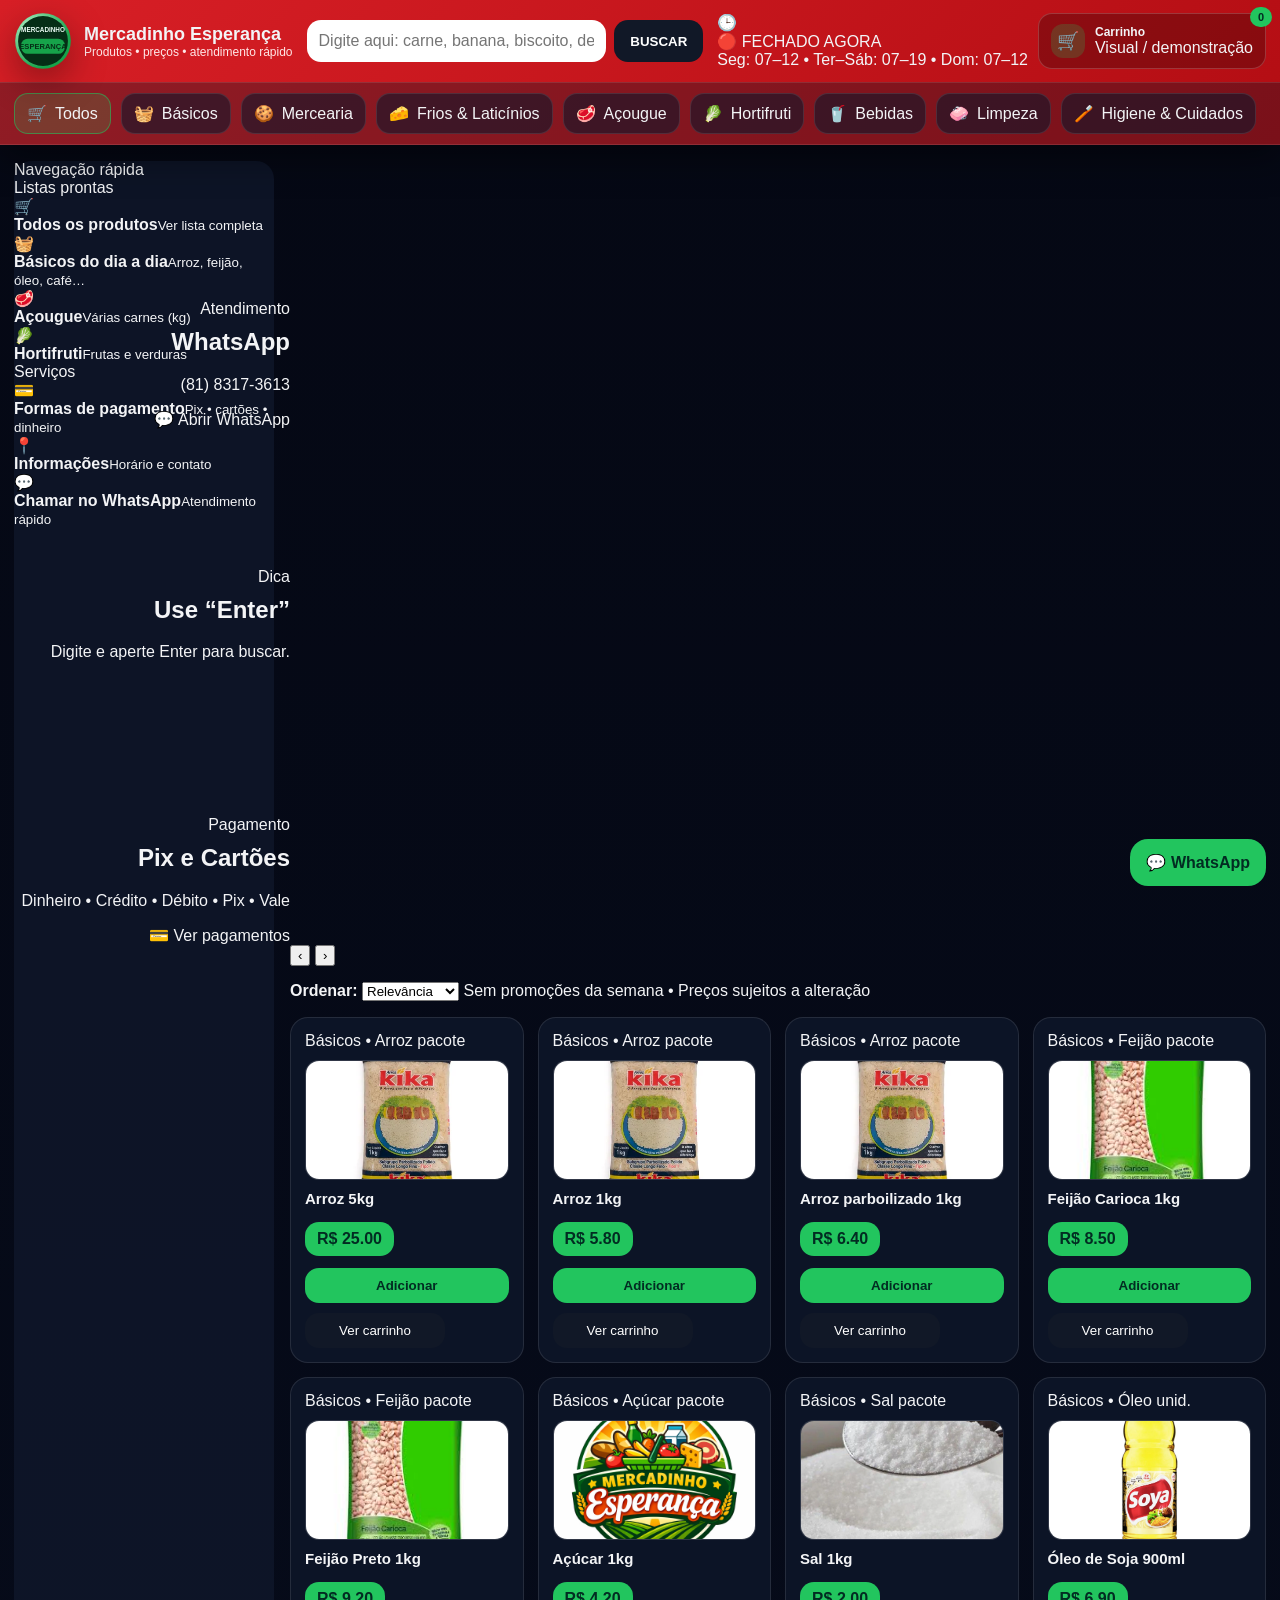
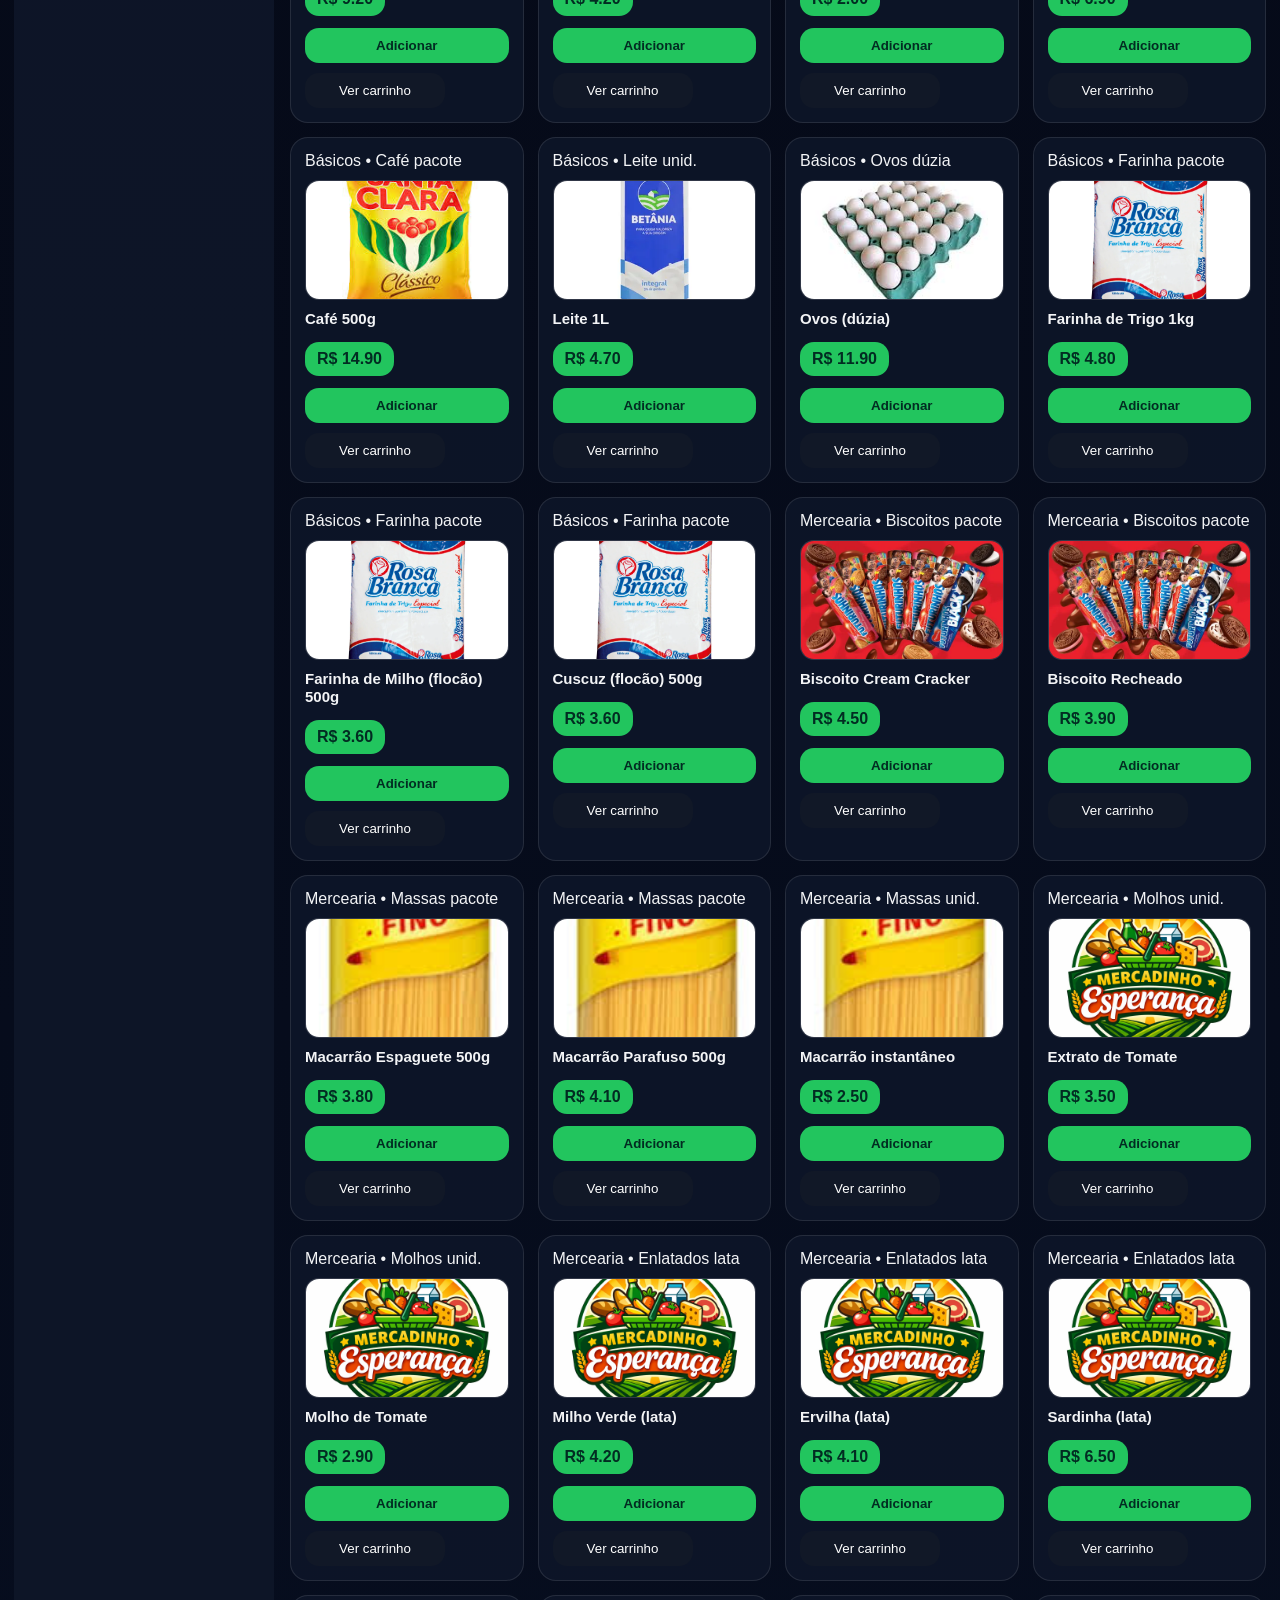
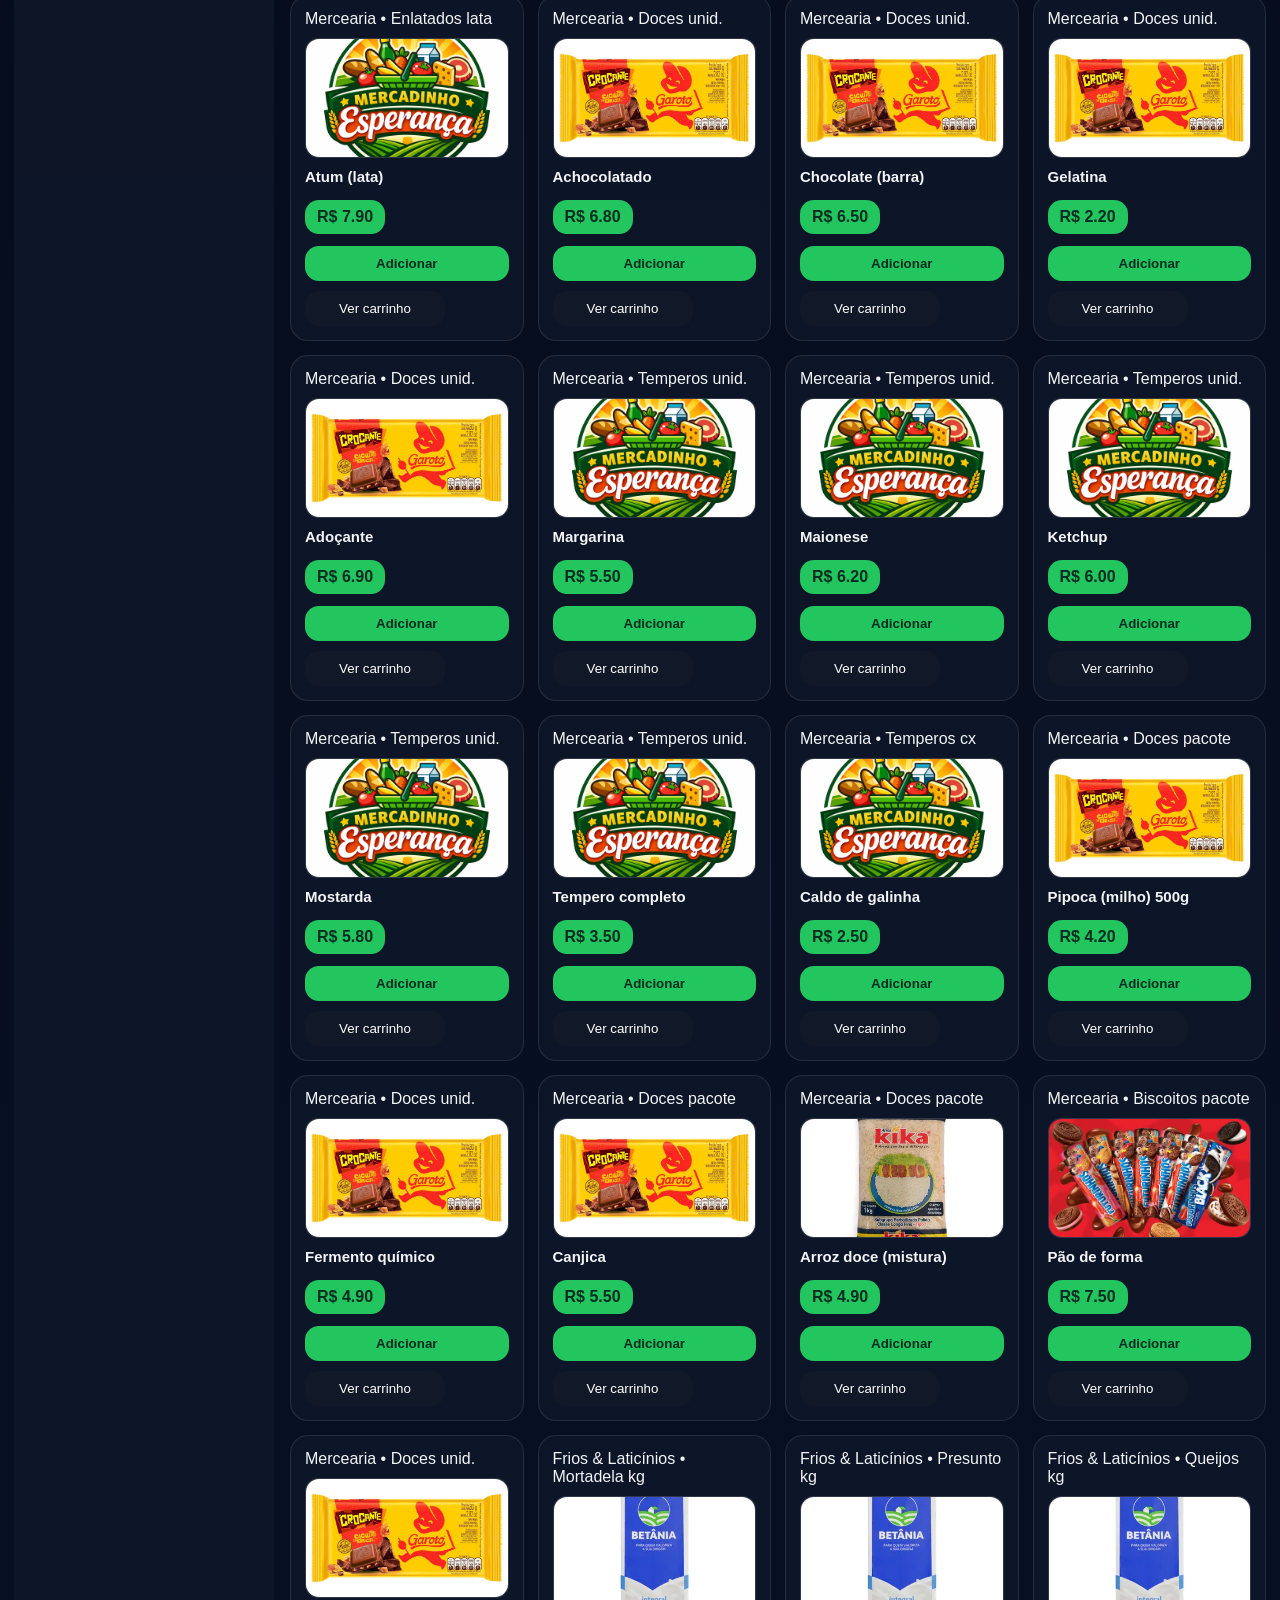
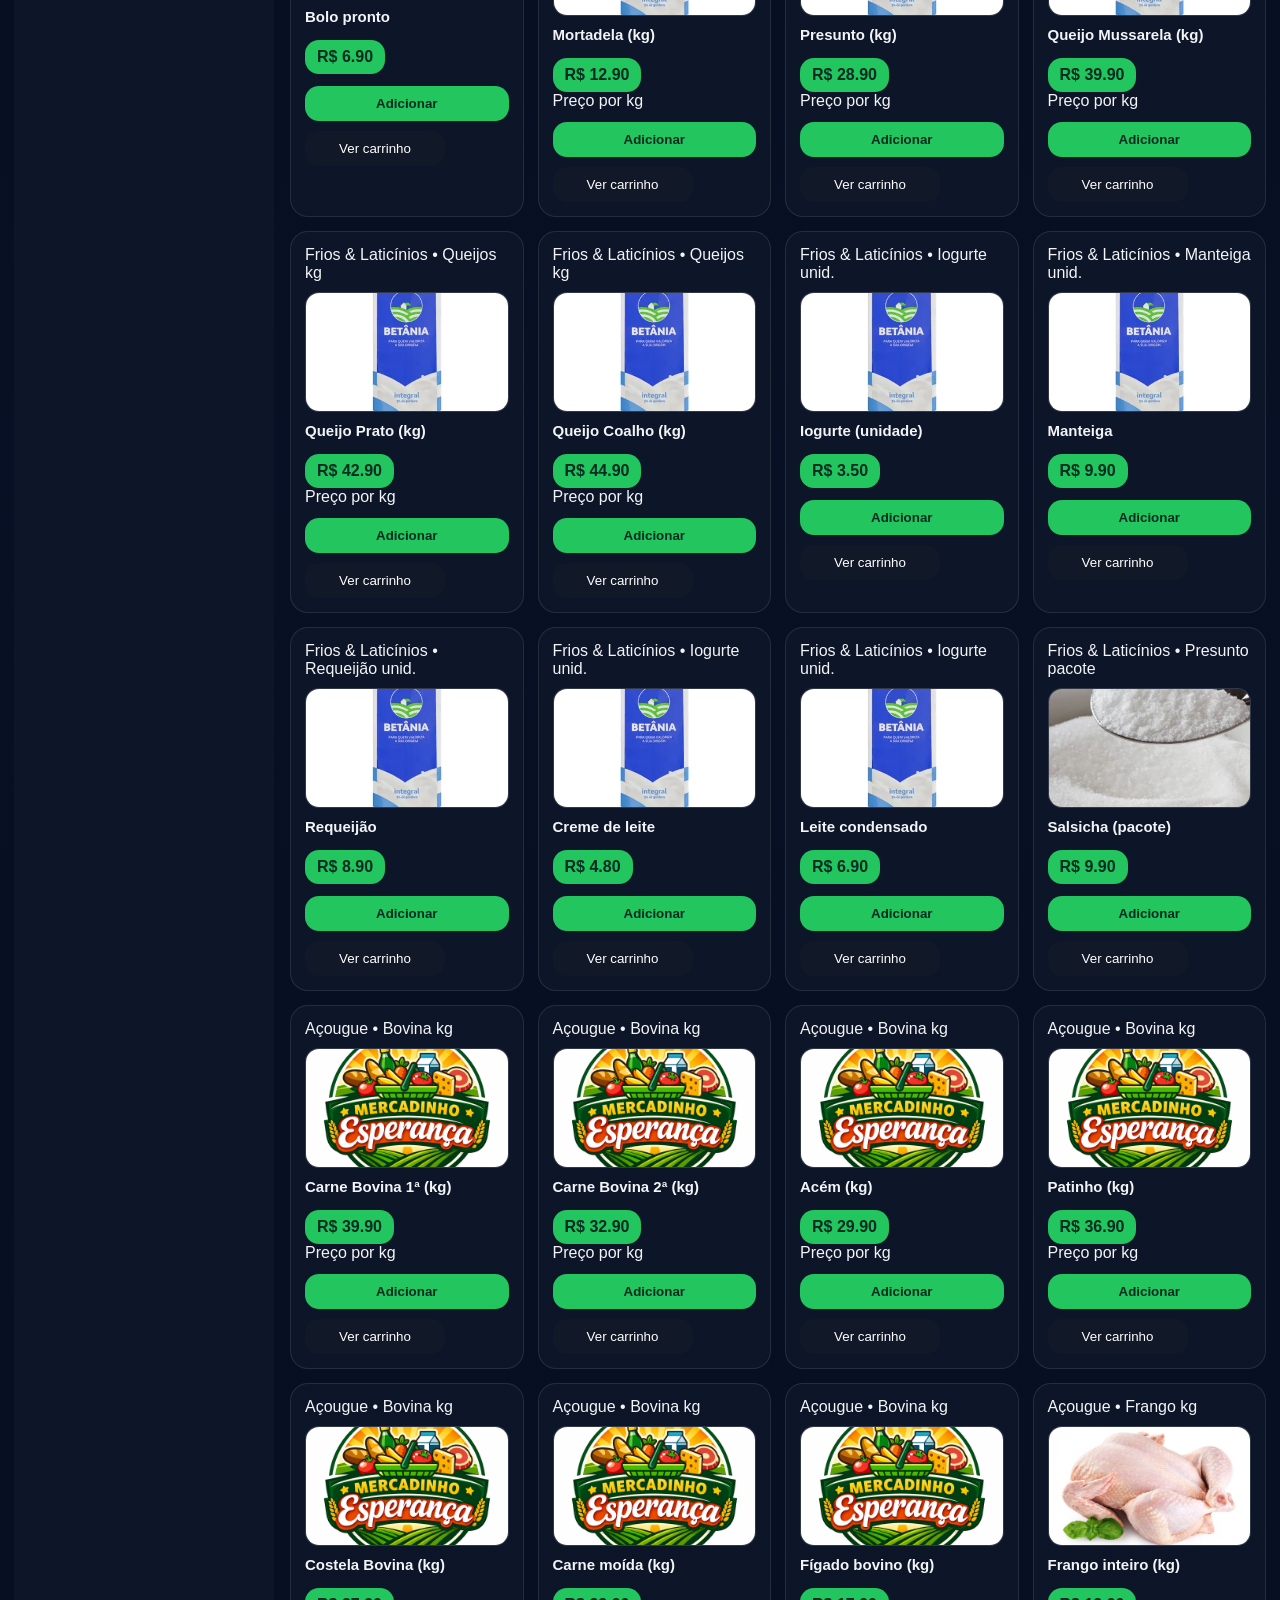
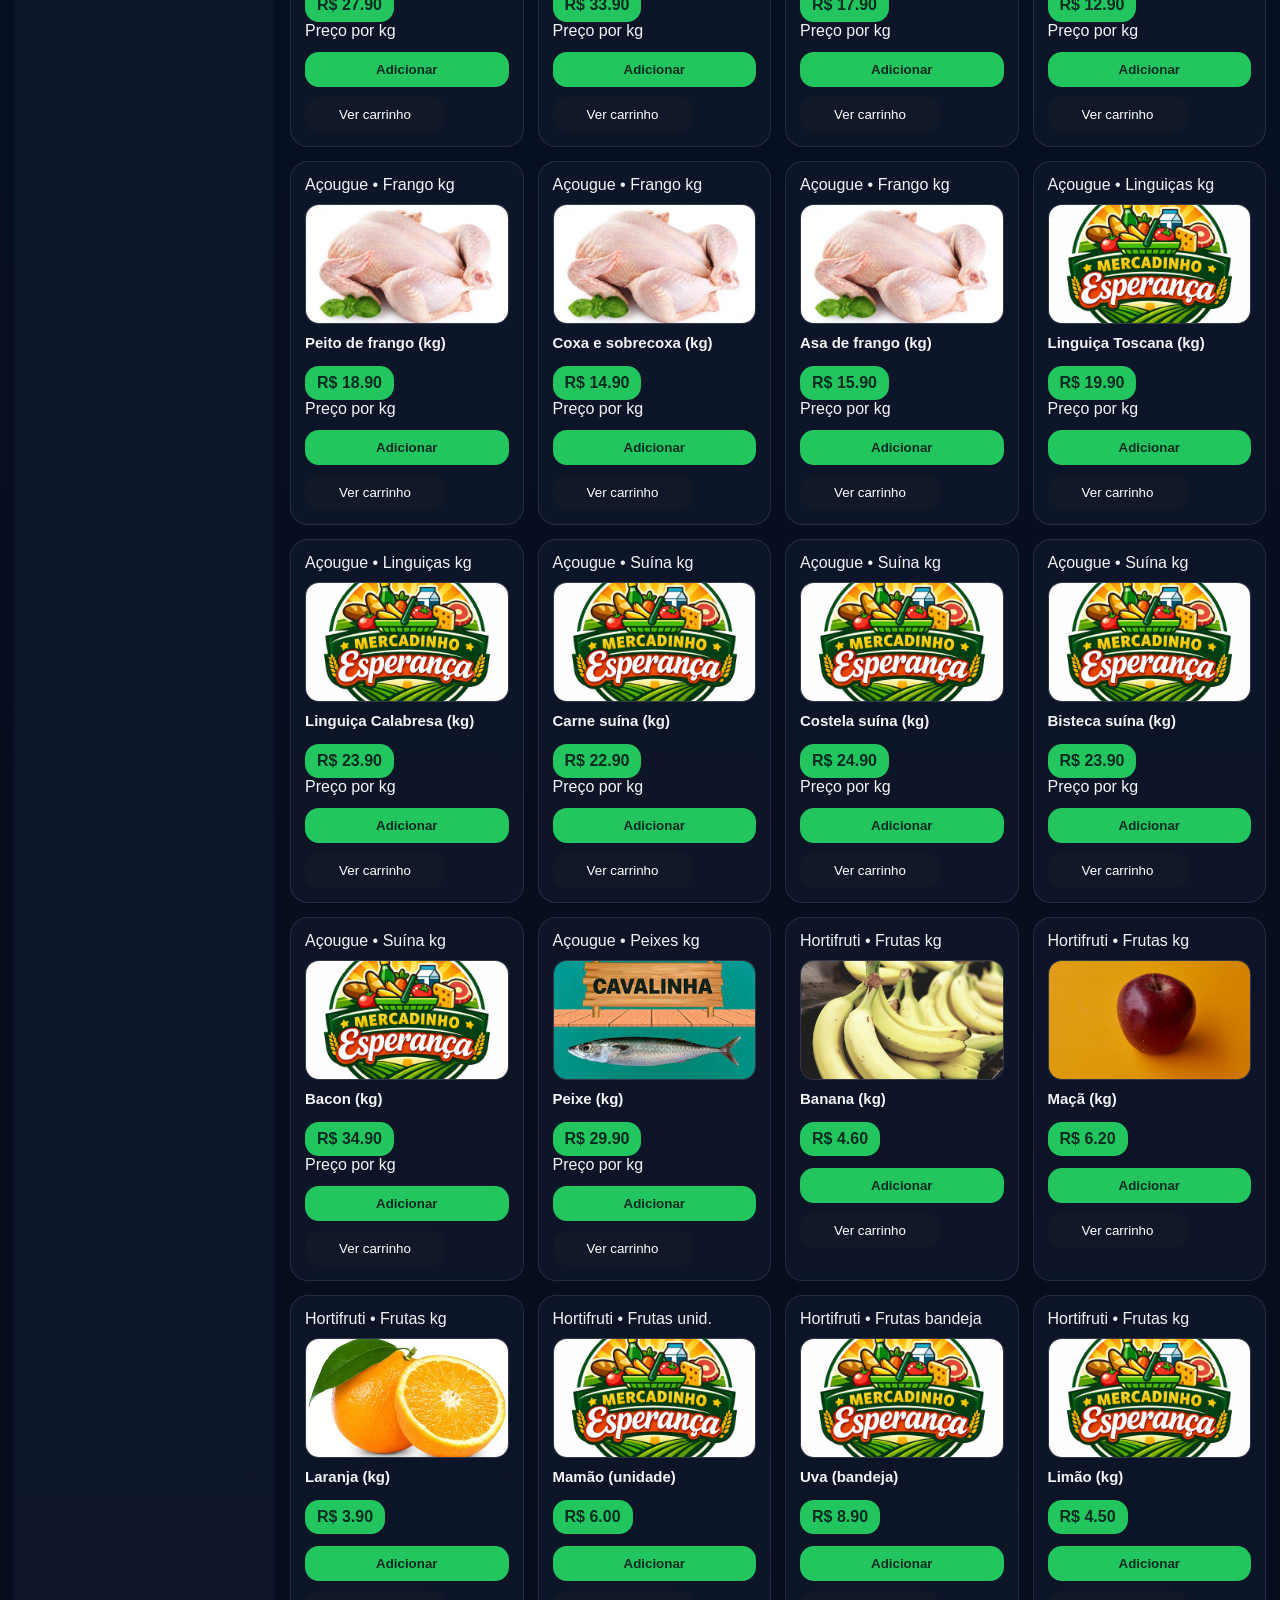
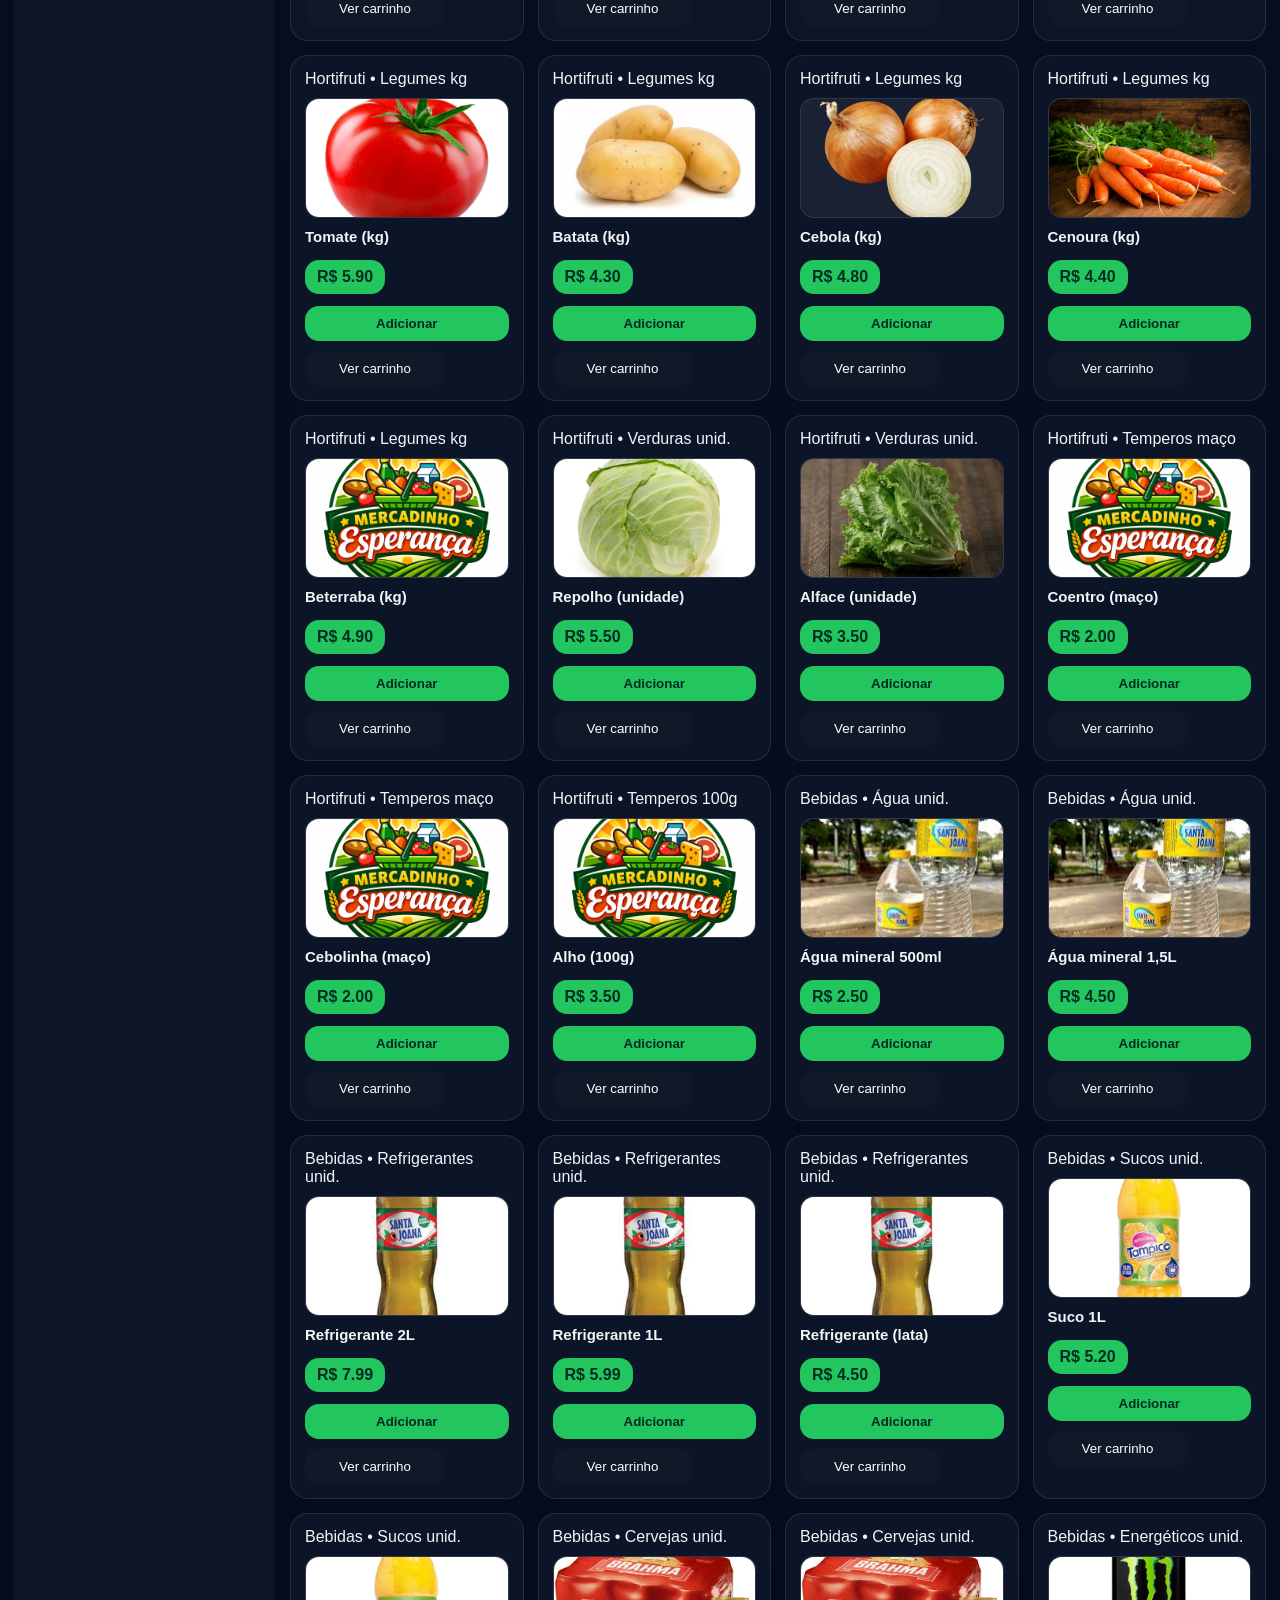
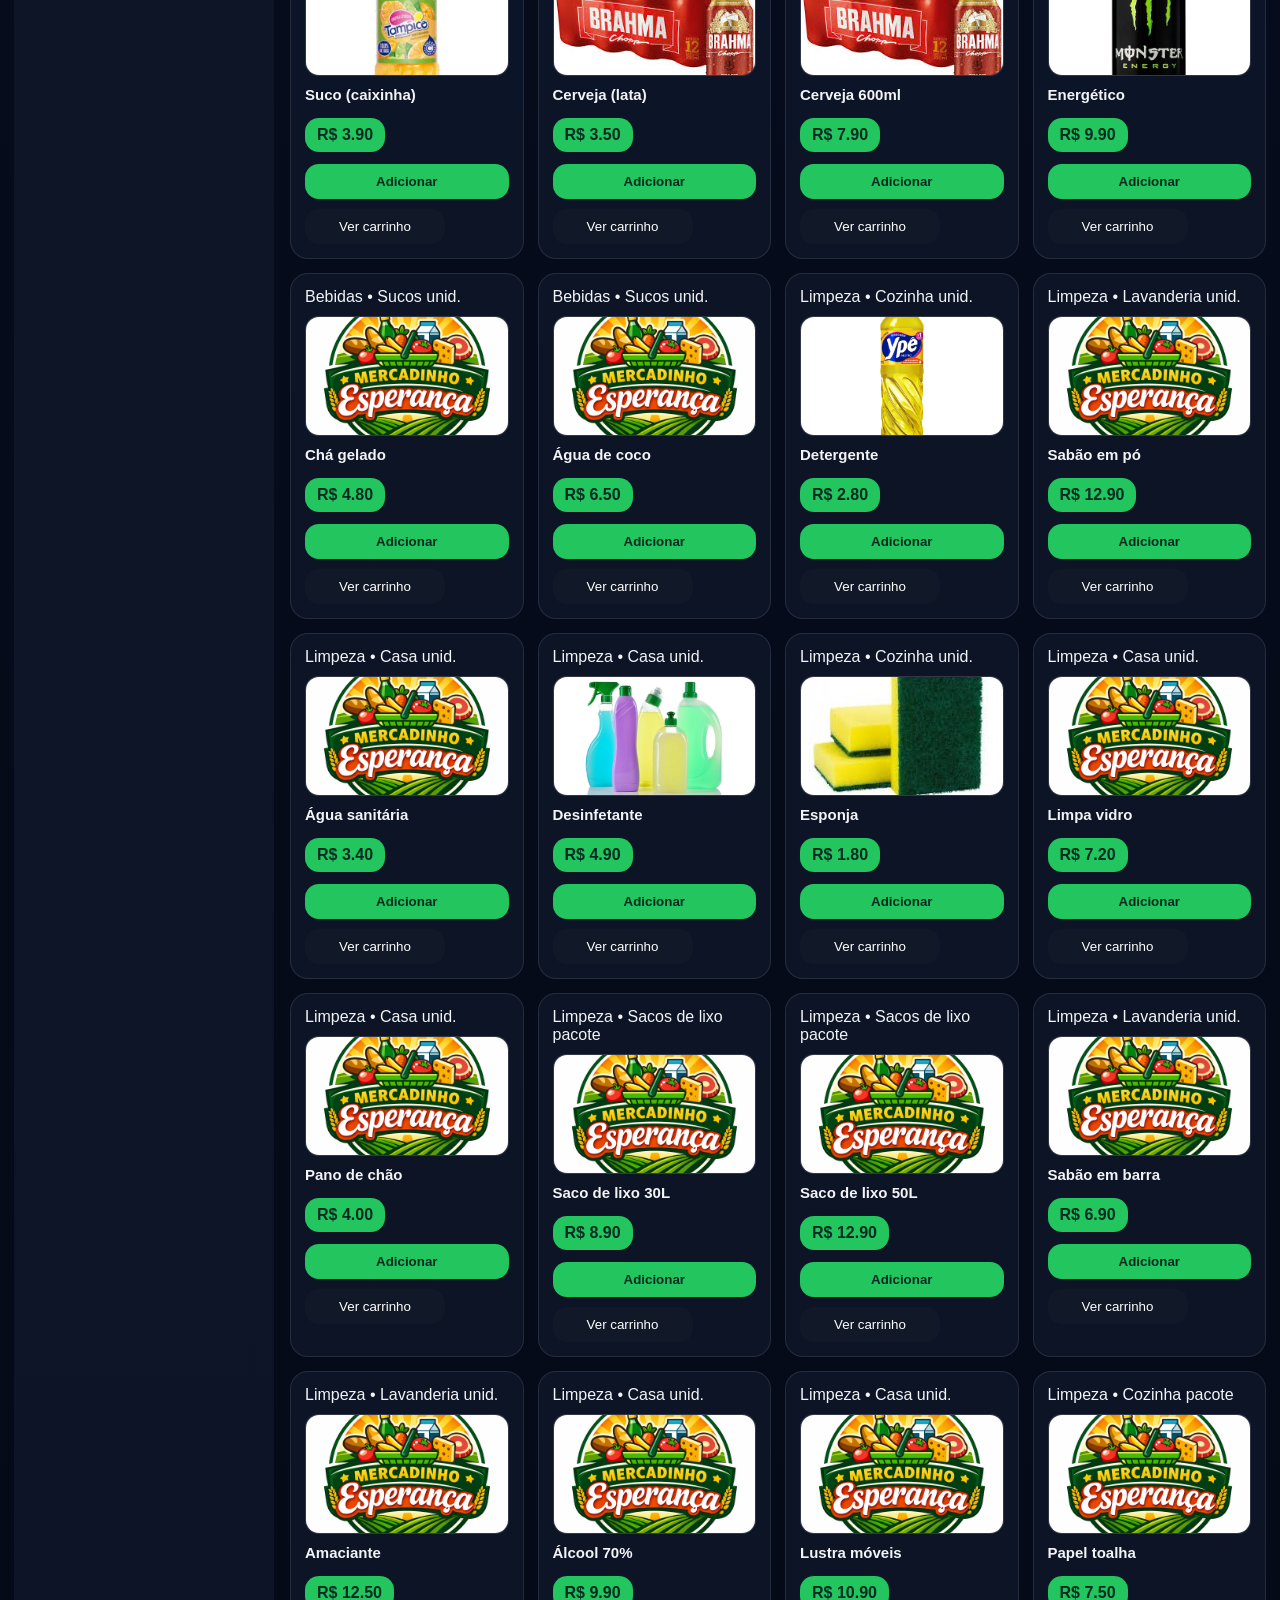
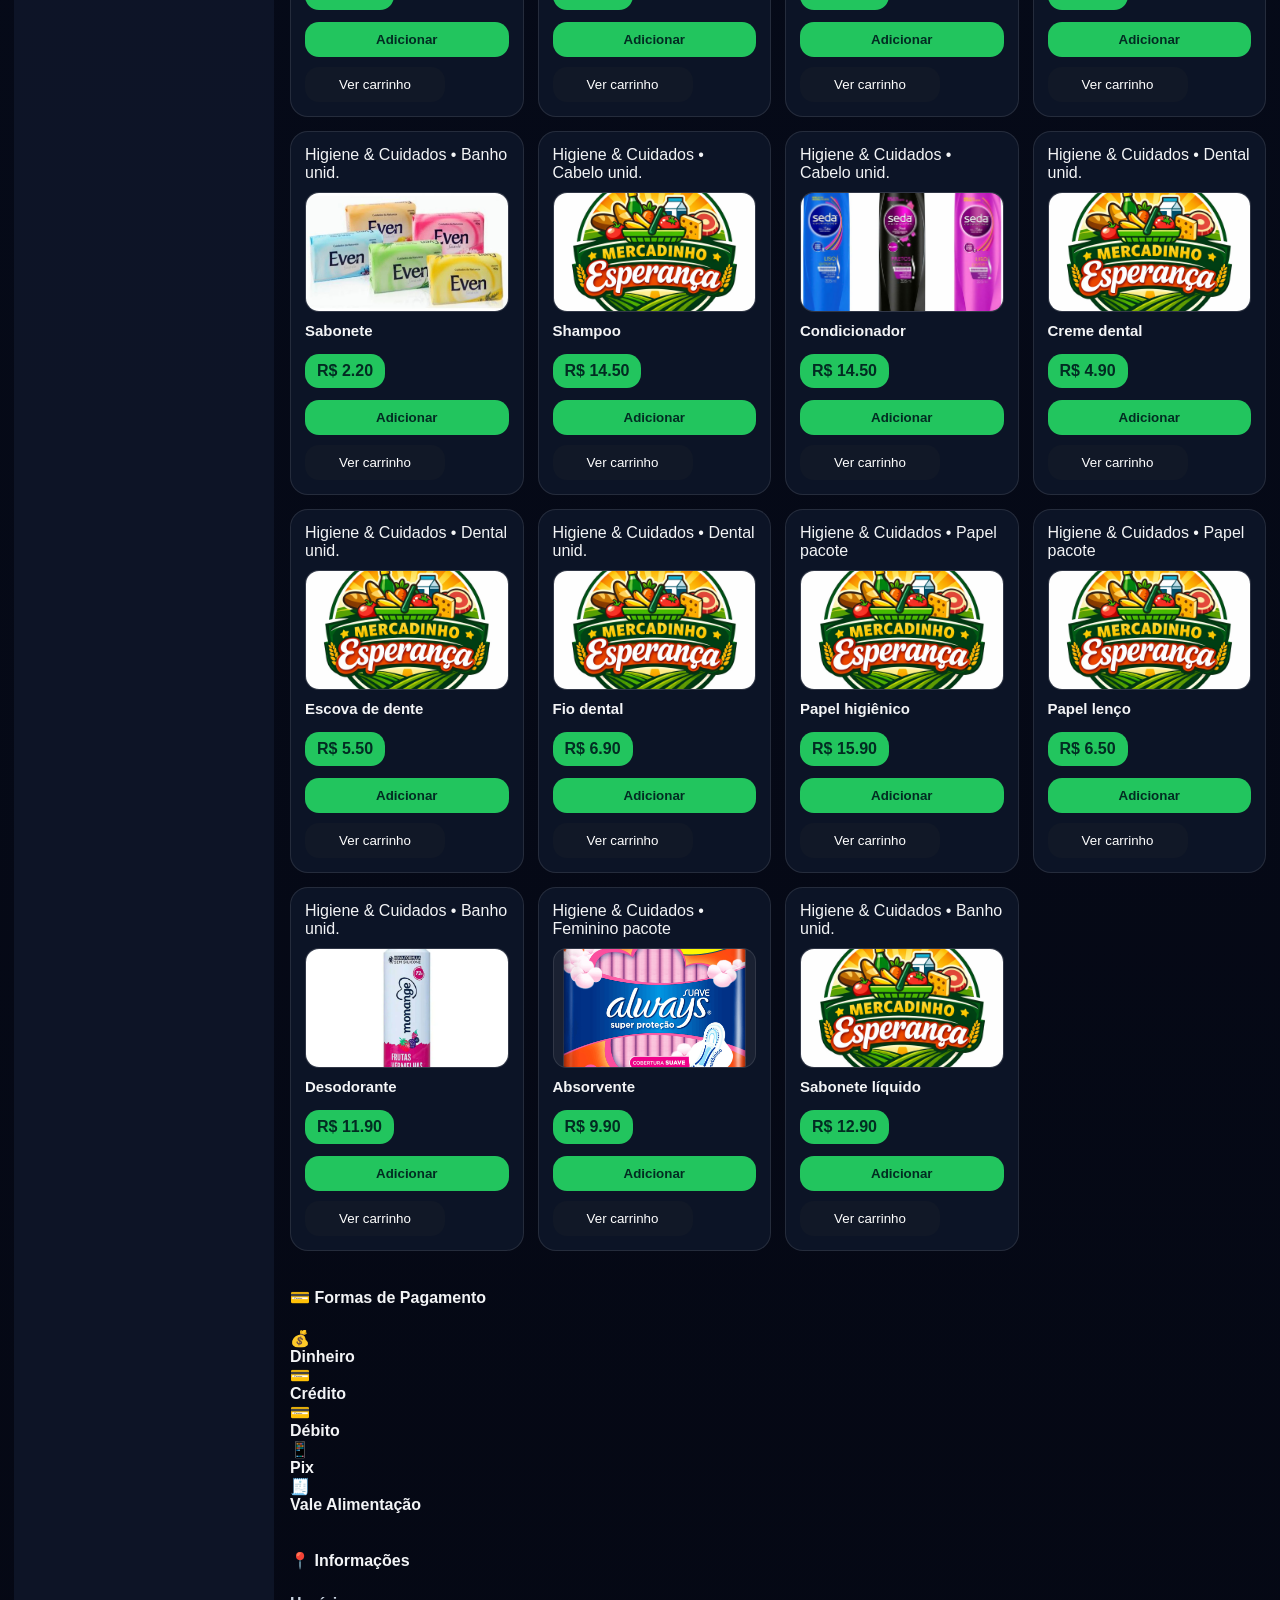
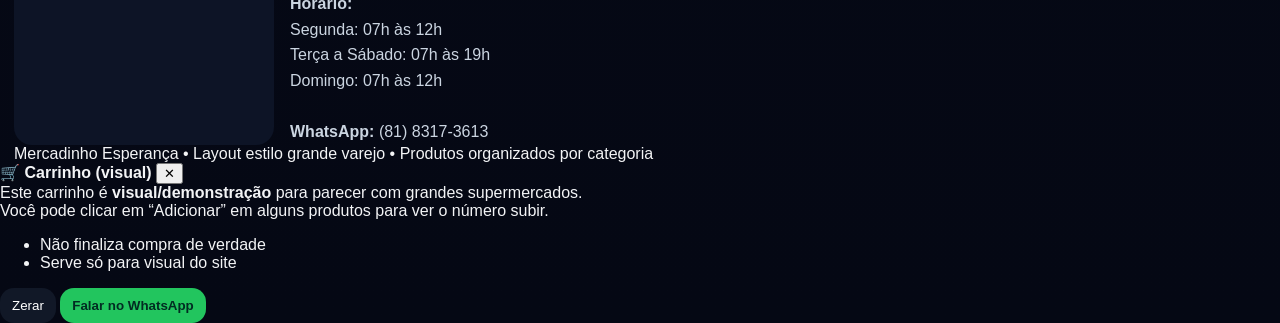
==== commit 5f233f74: "Update fmt.Println to print 'Goodbye World'" ====
--- a/index.html
+++ b/index.html
@@ -1,923 +1,17 @@
 <!doctype html>
 <html lang="pt-br">
 <head>
-<meta charset="utf-8" />
-<meta name="viewport" content="width=device-width, initial-scale=1" />
-<meta name="theme-color" content="#b30d13" />
-<title>Mercadinho Esperança</title>
-
-<!-- Fonte moderna (mais profissional) -->
-<link rel="preconnect" href="https://fonts.googleapis.com">
-<link rel="preconnect" href="https://fonts.gstatic.com" crossorigin>
-<link href="https://fonts.googleapis.com/css2?family=Inter:wght@400;600;700;800;900&display=swap" rel="stylesheet">
-
-<style>
-  :root{
-    --bg:#050814;
-    --panel: rgba(15,23,42,.78);
-    --panel2: rgba(15,23,42,.92);
-    --border:rgba(255,255,255,.10);
-    --muted:#cbd5e1;
-
-    --red:#d81f26;
-    --red2:#b30d13;
-
-    --green:#22c55e;
-    --green2:#16a34a;
-
-    --text:#f3f4f6;
-    --ink:#0b1220;
-
-    /* padronização (mais profissional) */
-    --r-lg:18px;
-    --r-md:14px;
-
-    --shadow-card: 0 12px 26px rgba(0,0,0,.30);
-    --shadow-strong: 0 18px 50px rgba(0,0,0,.55);
-  }
-
-  *{box-sizing:border-box}
-  html,body{height:100%}
-  body{
-    margin:0;
-    font-family: Inter, system-ui, -apple-system, Segoe UI, Arial, sans-serif;
-    color:var(--text);
-    background:
-      radial-gradient(900px 500px at 10% -10%, rgba(216,31,38,.35), transparent 60%),
-      radial-gradient(900px 500px at 90% -10%, rgba(34,197,94,.22), transparent 60%),
-      linear-gradient(180deg, var(--bg), #071024 40%, var(--bg));
-    -webkit-tap-highlight-color: transparent;
-    padding-bottom: 12px; /* desktop */
-  }
-
-  @keyframes drop{from{transform:translateY(-18px);opacity:0}to{transform:translateY(0);opacity:1}}
-  @keyframes up{from{transform:translateY(14px);opacity:0}to{transform:translateY(0);opacity:1}}
-  @keyframes pop{0%,100%{transform:scale(1)}50%{transform:scale(1.04)}}
-  @keyframes shine{0%{transform:translateX(-120%)}100%{transform:translateX(220%)}}
-
-  .wrap{max-width:1400px;margin:0 auto;padding:0 14px}
-
-  /* ===== TOPBAR ===== */
-  .topbar{
-    background: linear-gradient(135deg, var(--red), var(--red2));
-    box-shadow:0 12px 35px rgba(0,0,0,.45);
-    position:sticky; top:0; z-index:100;
-    animation: drop .45s ease;
-    padding-top: env(safe-area-inset-top);
-  }
-  .top-row{
-    display:flex;gap:14px;align-items:center;
-    padding:12px 0;
-  }
-
-  .brand{
-    display:flex;gap:12px;align-items:center;
-    min-width:280px;
-  }
-  .logo{
-    width:58px;height:58px;
-    filter: drop-shadow(0 12px 18px rgba(0,0,0,.35));
-    animation: pop 3s ease-in-out infinite;
-  }
-  .brand h1{margin:0;font-size:18px;line-height:1.1;font-weight:900;letter-spacing:-.2px}
-  .brand small{display:block;color:#ffe7e7;font-size:12px;margin-top:2px;opacity:.95}
-
-  .search{
-    flex:1;
-    display:flex;gap:10px;align-items:center;
-  }
-  .search input{
-    width:100%;
-    border:none;
-    padding:12px 14px;
-    border-radius:var(--r-md);
-    outline:none;
-    font-size:16px; /* mobile-friendly */
-  }
-  .search button{
-    border:none;
-    cursor:pointer;
-    padding:12px 16px;
-    border-radius:var(--r-md);
-    font-weight:900;
-    background:#111827;
-    color:#fff;
-    transition:.2s;
-    font-size:14px;
-    white-space:nowrap;
-  }
-  .search button:hover{transform:translateY(-2px)}
-
-  .top-actions{display:flex;gap:10px;align-items:center}
-  .pill{
-    display:flex;gap:10px;align-items:flex-start;
-    background: rgba(0,0,0,.25);
-    border:1px solid rgba(255,255,255,.18);
-    padding:10px 12px;
-    border-radius:var(--r-md);
-    font-size:12px;
-    white-space:nowrap;
-    position:relative;
-    overflow:hidden;
-  }
-  .pill::after{
-    content:"";
-    position:absolute;top:0;left:0;height:100%;width:35%;
-    background: linear-gradient(90deg, transparent, rgba(255,255,255,.18), transparent);
-    transform:translateX(-120%);
-    animation: shine 5s linear infinite;
-  }
-  .status{
-    font-weight:900;
-    padding:7px 10px;border-radius:999px;
-    background: rgba(0,0,0,.3);
-    border:1px solid rgba(255,255,255,.18);
-  }
-  .open{color:#bbf7d0;border-color:rgba(34,197,94,.45)}
-  .closed{color:#fee2e2;border-color:rgba(239,68,68,.45)}
-  .tiny{font-size:11px;color:#ffe7e7;opacity:.95;margin-top:2px}
-  .updated{
-    margin-top:6px;
-    font-size:11px;
-    color:#ffe7e7;
-    opacity:.85;
-  }
-
-  /* ===== CART (badges) ===== */
-  .cart{
-    position:relative;
-    display:flex;align-items:center;gap:10px;
-    padding:10px 12px;border-radius:var(--r-md);
-    border:1px solid rgba(255,255,255,.18);
-    background: rgba(0,0,0,.25);
-    cursor:pointer;
-    transition:.2s;
-    user-select:none;
-  }
-  .cart:hover{transform:translateY(-2px)}
-  .cart-ic{
-    width:34px;height:34px;border-radius:12px;
-    display:grid;place-items:center;
-    background: rgba(34,197,94,.22);
-    border:1px solid rgba(255,255,255,.14);
-    font-size:18px;
-  }
-  .badge{
-    position:absolute;top:-7px;right:-7px;
-    background: var(--green);
-    color:#022c22;
-    font-weight:900;
-    border-radius:999px;
-    padding:4px 8px;
-    font-size:11px;
-    border:2px solid rgba(0,0,0,.25);
-  }
-
-  /* ===== MENU DEPARTAMENTOS + SUBMENU ===== */
-  .menu{
-    background: rgba(17,24,39,.35);
-    border-top:1px solid rgba(255,255,255,.10);
-    border-bottom:1px solid rgba(255,255,255,.10);
-  }
-  .menu-row{
-    display:flex;gap:10px;flex-wrap:wrap;
-    padding:10px 0;
-    align-items:center;
-  }
-  .dept{
-    display:flex;gap:10px;align-items:center;
-    padding:10px 12px;border-radius:var(--r-md);
-    border:1px solid rgba(255,255,255,.10);
-    background: rgba(15,23,42,.60);
-    cursor:pointer;
-    transition:.2s;
-    user-select:none;
-    white-space:nowrap;
-  }
-  .dept:hover{transform:translateY(-2px);border-color:rgba(34,197,94,.35)}
-  .dept.active{
-    background: rgba(34,197,94,.14);
-    border-color: rgba(34,197,94,.55);
-  }
-  .dept .ic{
-    width:28px;height:28px;border-radius:10px;
-    display:grid;place-items:center;
-    background: rgba(216,31,38,.20);
-    border:1px solid rgba(255,255,255,.10);
-    font-size:16px;
-  }
-  .dept span{font-size:13px;font-weight:800}
-
-  .submenu{
-    display:none;
-    padding:10px 0 14px;
-    border-top:1px solid rgba(255,255,255,.08);
-    animation: up .25s ease;
-  }
-  .submenu.show{display:block}
-  .subrow{
-    display:flex;gap:10px;flex-wrap:wrap;
-  }
-  .sub{
-    padding:9px 12px;
-    border-radius:999px;
-    border:1px solid rgba(255,255,255,.10);
-    background: rgba(15,23,42,.65);
-    cursor:pointer;
-    transition:.2s;
-    font-size:12px;
-    color:var(--text);
-    user-select:none;
-    white-space:nowrap;
-    font-weight:700;
-  }
-  .sub:hover{transform:translateY(-2px);border-color:rgba(34,197,94,.35)}
-  .sub.active{
-    background: rgba(34,197,94,.18);
-    border-color: rgba(34,197,94,.50);
-    color:#eafff2;
-  }
-
-  /* ===== LAYOUT PRINCIPAL ===== */
-  .main{
-    display:grid;
-    grid-template-columns: 260px 1fr;
-    gap:16px;
-    margin-top:16px;
-    align-items:start;
-  }
-
-  /* SIDEBAR */
-  .sidebar{
-    background: rgba(15,23,42,.75);
-    border:1px solid rgba(255,255,255,.10);
-    border-radius:var(--r-lg);
-    overflow:hidden;
-    animation: up .45s ease;
-  }
-  .side-header{
-    padding:14px;
-    font-weight:900;
-    background: linear-gradient(135deg, rgba(216,31,38,.32), rgba(34,197,94,.18));
-    border-bottom:1px solid rgba(255,255,255,.10);
-  }
-  .side-block{padding:12px 12px 14px;border-bottom:1px solid rgba(255,255,255,.08)}
-  .side-block:last-child{border-bottom:none}
-  .side-title{font-weight:900;margin:0 0 10px;font-size:13px}
-  .side-item{
-    display:flex;gap:10px;align-items:center;
-    padding:10px;border-radius:var(--r-md);
-    border:1px solid transparent;
-    cursor:pointer;
-    transition:.2s;
-  }
-  .side-item:hover{background:rgba(255,255,255,.05);border-color:rgba(34,197,94,.25);transform:translateY(-2px)}
-  .side-ic{
-    width:34px;height:34px;border-radius:12px;
-    display:grid;place-items:center;
-    background: rgba(216,31,38,.18);
-    border:1px solid rgba(255,255,255,.10);
-  }
-  .side-item b{font-size:13px;font-weight:900}
-  .side-item small{display:block;color:var(--muted);font-size:11px;margin-top:2px}
-
-  /* CONTEÚDO */
-  .content{display:flex;flex-direction:column;gap:16px;animation: up .45s ease}
-
-  /* ===== ESSENCIAIS DO DIA (profissional: ajuda quem tem pressa) ===== */
-  .essentials{
-    background: rgba(15,23,42,.75);
-    border:1px solid rgba(255,255,255,.10);
-    border-radius:var(--r-lg);
-    padding:12px;
-  }
-  .essentials .row{
-    display:flex;align-items:center;justify-content:space-between;gap:10px;flex-wrap:wrap;
-  }
-  .essentials h4{margin:0;font-size:14px;font-weight:900}
-  .essentials p{margin:6px 0 0;color:var(--muted);font-size:12px}
-  .ess-chips{display:flex;gap:10px;flex-wrap:wrap;margin-top:10px}
-  .ess-chip{
-    display:inline-flex;align-items:center;gap:8px;
-    padding:9px 12px;border-radius:999px;
-    border:1px solid rgba(255,255,255,.10);
-    background: rgba(11,18,32,.55);
-    cursor:pointer;
-    user-select:none;
-    font-size:12px;
-    font-weight:800;
-    transition:.15s;
-  }
-  .ess-chip:hover{border-color: rgba(34,197,94,.35); transform: translateY(-1px)}
-  .ess-chip .i{
-    width:26px;height:26px;border-radius:10px;
-    display:grid;place-items:center;
-    background: rgba(34,197,94,.16);
-    border:1px solid rgba(255,255,255,.10);
-  }
-
-  /* ===== CARROSSEL ===== */
-  .carousel{
-    border-radius:var(--r-lg);
-    border:1px solid rgba(255,255,255,.10);
-    overflow:hidden;
-    background: rgba(15,23,42,.70);
-    box-shadow:0 12px 30px rgba(0,0,0,.35);
-    position:relative;
-    min-height:190px;
-  }
-  .slides{display:flex;transition:transform .55s ease;width:100%}
-  .slide{min-width:100%;padding:18px;position:relative;overflow:hidden}
-  .slide::before{
-    content:"";
-    position:absolute;inset:-60px;
-    background:
-      radial-gradient(700px 260px at 18% 28%, rgba(34,197,94,.22), transparent 60%),
-      radial-gradient(650px 280px at 80% 0%, rgba(216,31,38,.25), transparent 60%),
-      linear-gradient(135deg, rgba(15,23,42,.88), rgba(2,44,34,.55));
-    filter:saturate(1.15);
-    transform:rotate(-2deg);
-  }
-  .slide .inner{
-    position:relative;
-    display:flex;
-    align-items:flex-end;
-    justify-content:space-between;
-    gap:18px;
-    min-height:160px;
-  }
-  .tag{
-    display:inline-flex;align-items:center;gap:8px;
-    background: rgba(216,31,38,.92);
-    padding:7px 10px;border-radius:999px;
-    font-size:12px;font-weight:900;
-  }
-  .tag.green{background: rgba(34,197,94,.95); color:#022c22;}
-  .slide h2{margin:10px 0 6px;font-size:22px;font-weight:900;letter-spacing:-.2px}
-  .slide p{margin:0;color:var(--muted);font-size:13px;line-height:1.35}
-  .cta{
-    margin-top:10px;
-    display:inline-flex;align-items:center;gap:8px;
-    background:#111827;
-    border:1px solid rgba(255,255,255,.12);
-    color:#fff;
-    padding:10px 12px;border-radius:var(--r-md);
-    font-weight:900;font-size:13px;
-    cursor:pointer;
-    user-select:none;
-  }
-  .nav{
-    position:absolute;inset:0;
-    display:flex;align-items:center;justify-content:space-between;
-    pointer-events:none;
-    padding:0 10px;
-  }
-  .nav button{
-    pointer-events:auto;
-    border:none;
-    width:44px;height:44px;border-radius:var(--r-md);
-    background: rgba(0,0,0,.35);
-    border:1px solid rgba(255,255,255,.14);
-    color:#fff;
-    cursor:pointer;
-    transition:.2s;
-  }
-  .nav button:hover{transform:translateY(-2px);background: rgba(0,0,0,.50)}
-  .dots{
-    position:absolute;left:0;right:0;bottom:10px;
-    display:flex;gap:8px;justify-content:center;
-  }
-  .dot{
-    width:10px;height:10px;border-radius:999px;
-    background: rgba(255,255,255,.25);
-    border:1px solid rgba(255,255,255,.18);
-    cursor:pointer;
-    transition:.2s;
-  }
-  .dot.active{
-    background: rgba(34,197,94,.95);
-    border-color: rgba(34,197,94,.65);
-  }
-
-  /* CONTROLES */
-  .controls{
-    display:flex;gap:10px;flex-wrap:wrap;align-items:center;
-    background: rgba(15,23,42,.75);
-    border:1px solid rgba(255,255,255,.10);
-    border-radius:var(--r-lg);
-    padding:12px;
-  }
-  .controls select{
-    border:none;outline:none;
-    padding:10px 12px;border-radius:var(--r-md);
-    background:#0b1220;color:var(--text);
-    border:1px solid rgba(255,255,255,.10);
-    font-size:16px;
-    font-weight:700;
-  }
-  .hint{color:var(--muted);font-size:12px}
-
-  /* PRODUTOS */
-  .grid{
-    display:grid;
-    grid-template-columns:repeat(auto-fit, minmax(220px, 1fr));
-    gap:14px;
-  }
-  .card{
-    background: var(--panel);
-    border:1px solid rgba(255,255,255,.10);
-    border-radius:var(--r-lg);
-    padding:14px;
-    box-shadow:var(--shadow-card);
-    transition:.18s;
-    animation: up .30s ease;
-  }
-  .card:hover{
-    transform: translateY(-4px);
-    border-color: rgba(34,197,94,.30);
-    box-shadow:0 18px 40px rgba(0,0,0,.45);
-  }
-
-  .meta{display:flex;justify-content:space-between;gap:10px;align-items:center;margin-bottom:10px}
-  .chip{
-    font-size:11px;color:#bbf7d0;
-    background: rgba(34,197,94,.10);
-    border:1px solid rgba(34,197,94,.18);
-    padding:6px 10px;border-radius:999px;
-    max-width: 75%;
-    overflow:hidden;text-overflow:ellipsis;white-space:nowrap;
-    font-weight:800;
-  }
-  .unit{
-    font-size:11px;color:var(--muted);
-    background: rgba(255,255,255,.06);
-    border:1px solid rgba(255,255,255,.10);
-    padding:6px 10px;border-radius:999px;
-    white-space:nowrap;
-    font-weight:800;
-  }
-
-  /* mini “thumb” (dá cara profissional mesmo sem foto real) */
-  .thumb{
-    display:flex;
-    align-items:center;
-    gap:10px;
-    margin-bottom:8px;
-  }
-  .thumb .pic{
-    width:42px;height:42px;border-radius:16px;
-    display:grid;place-items:center;
-    background: rgba(255,255,255,.06);
-    border:1px solid rgba(255,255,255,.10);
-    font-size:20px;
-  }
-  .thumb .name{
-    flex:1;
-    font-weight:900;
-    font-size:15px;
-    line-height:1.15;
-    letter-spacing:-.2px;
-  }
-
-  /* Preço (profissional: maior destaque) */
-  .price-row{
-    display:flex;
-    align-items:center;
-    gap:8px;
-    flex-wrap:wrap;
-  }
-  .price{
-    display:inline-flex;
-    align-items:baseline;
-    gap:8px;
-    font-weight:900;
-    background: rgba(34,197,94,.95);
-    color:#022c22;
-    padding:9px 12px;border-radius:var(--r-md);
-    font-size:16px;
-  }
-  .price small{
-    font-weight:900;
-    opacity:.9;
-    font-size:12px;
-  }
-
-  .kg-badge{
-    display:inline-flex;
-    align-items:center;
-    gap:6px;
-    padding:6px 9px;
-    border-radius:999px;
-    background: rgba(251,191,36,.16);
-    border:1px solid rgba(251,191,36,.22);
-    color:#fde68a;
-    font-size:11px;
-    font-weight:900;
-  }
-
-  .note{margin-top:8px;color:var(--muted);font-size:12px;line-height:1.35}
-
-  /* Stepper (– 0 +) = UX de app */
-  .buyrow{
-    margin-top:12px;
-    display:flex;
-    gap:10px;
-    align-items:center;
-    justify-content:space-between;
-    flex-wrap:wrap;
-  }
-  .stepper{
-    display:flex;align-items:center;gap:8px;
-    background: rgba(0,0,0,.22);
-    border:1px solid rgba(255,255,255,.12);
-    border-radius:var(--r-md);
-    padding:8px;
-    flex:1;
-    min-width: 170px;
-  }
-  .stepper button{
-    width:40px;height:40px;
-    border-radius:12px;
-    border:1px solid rgba(255,255,255,.14);
-    background: rgba(0,0,0,.25);
-    color:#fff;
-    cursor:pointer;
-    font-size:18px;
-    font-weight:900;
-  }
-  .stepper button:active{transform:scale(.98)}
-  .stepper .qty{
-    min-width:36px;
-    text-align:center;
-    font-weight:900;
-    font-size:14px;
-  }
-  .mini{
-    padding:10px 12px;
-    border-radius:var(--r-md);
-    border:1px solid rgba(255,255,255,.12);
-    background:#111827;
-    color:#fff;
-    cursor:pointer;
-    font-size:14px;
-    font-weight:900;
-    white-space:nowrap;
-  }
-  .mini:active{transform:scale(.99)}
-
-  /* INFO + PAGAMENTOS */
-  .info{
-    background: rgba(15,23,42,.75);
-    border:1px solid rgba(255,255,255,.10);
-    border-radius:var(--r-lg);
-    padding:14px;
-  }
-  .info h4{margin:0 0 10px;font-weight:900}
-  .paygrid{
-    display:grid;
-    grid-template-columns:repeat(auto-fit, minmax(160px, 1fr));
-    gap:12px;
-    margin-top:10px;
-  }
-  .pay{
-    background: rgba(2,44,34,.55);
-    border:1px solid rgba(255,255,255,.10);
-    border-radius:16px;
-    padding:12px;
-    text-align:center;
-    transition:.18s;
-    font-weight:800;
-  }
-  .pay:hover{
-    transform: translateY(-3px);
-    background: rgba(34,197,94,.18);
-    border-color: rgba(34,197,94,.30);
-  }
-
-  /* MODAL carrinho */
-  .modal{
-    position:fixed;inset:0;
-    background: rgba(0,0,0,.55);
-    display:none;
-    align-items:center;justify-content:center;
-    z-index:200;
-    padding:14px;
-  }
-  .modal.show{display:flex}
-  .modal-card{
-    width:min(760px, 100%);
-    background: var(--panel2);
-    border:1px solid rgba(255,255,255,.12);
-    border-radius:var(--r-lg);
-    overflow:hidden;
-    box-shadow:var(--shadow-strong);
-    animation: up .25s ease;
-  }
-  .modal-head{
-    display:flex;align-items:center;justify-content:space-between;
-    padding:14px;
-    background: linear-gradient(135deg, rgba(216,31,38,.25), rgba(34,197,94,.16));
-    border-bottom:1px solid rgba(255,255,255,.10);
-  }
-  .modal-head b{font-size:14px;font-weight:900}
-  .close{
-    width:40px;height:40px;border-radius:var(--r-md);
-    border:1px solid rgba(255,255,255,.14);
-    background: rgba(0,0,0,.30);
-    color:#fff;cursor:pointer;
-    font-weight:900;
-  }
-  .modal-body{padding:14px;color:var(--muted);line-height:1.6}
-  .modal-foot{
-    padding:14px;
-    border-top:1px solid rgba(255,255,255,.10);
-    display:flex;gap:10px;justify-content:flex-end;flex-wrap:wrap;
-  }
-  .btn{
-    border:none;
-    background:#111827;
-    color:#fff;
-    padding:10px 12px;border-radius:var(--r-md);
-    cursor:pointer;
-    border:1px solid rgba(255,255,255,.12);
-    font-size:16px;
-    font-weight:900;
-  }
-  .btn.green{
-    background: rgba(34,197,94,.95);
-    color:#022c22;
-    border-color: rgba(34,197,94,.55);
-  }
-
-  /* Carrinho detalhado (profissional) */
-  .cart-list{
-    margin-top:12px;
-    background: rgba(0,0,0,.22);
-    border:1px solid rgba(255,255,255,.10);
-    border-radius:var(--r-md);
-    padding:12px;
-  }
-  .cart-line{
-    display:flex;
-    justify-content:space-between;
-    gap:10px;
-    padding:10px 0;
-    border-bottom:1px solid rgba(255,255,255,.08);
-    font-size:13px;
-  }
-  .cart-line:last-child{border-bottom:none}
-  .cart-line b{color:#fff}
-  .cart-total{
-    margin-top:10px;
-    display:flex;
-    justify-content:space-between;
-    font-weight:900;
-    color:#fff;
-  }
-  .cart-hint{
-    margin-top:8px;
-    font-size:12px;
-    color:var(--muted);
-  }
-
-  /* WHATS (inteligente) */
-  .whatsapp{
-    position:fixed;
-    right:18px;bottom:18px;
-    background: var(--green);
-    color:#022c22;
-    padding:14px 18px;
-    border-radius:var(--r-lg);
-    text-decoration:none;
-    font-weight:900;
-    box-shadow:0 16px 34px rgba(0,0,0,.45);
-    z-index:120;
-    transition: transform .2s, opacity .2s;
-  }
-  .whatsapp.hide{
-    opacity:0;
-    transform: translateY(10px);
-    pointer-events:none;
-  }
-
-  footer{padding:26px 0 50px;color:var(--muted);font-size:12px;text-align:center}
-
-  /* ===== MOBILE ACTIONS (menu + carrinho) ===== */
-  .hamb, .mobile-actions, .side-backdrop{ display:none; }
-  .hamb{
-    display:flex;
-    align-items:center;
-    gap:10px;
-    padding:10px 12px;
-    border-radius:var(--r-md);
-    border:1px solid rgba(255,255,255,.18);
-    background: rgba(0,0,0,.25);
-    color:#fff;
-    cursor:pointer;
-    user-select:none;
-    font-weight:900;
-  }
-  .hamb .ic{
-    width:34px;height:34px;border-radius:12px;
-    display:grid;place-items:center;
-    background: rgba(34,197,94,.22);
-    border:1px solid rgba(255,255,255,.14);
-    font-size:18px;
-  }
-
-  /* ===== BARRA FIXA DO CARRINHO (mobile) ===== */
-  .cartbar{
-    display:none;
-    position:fixed;
-    left:0; right:0;
-    bottom:0;
-    padding:10px 12px calc(10px + env(safe-area-inset-bottom));
-    background: rgba(15,23,42,.94);
-    border-top:1px solid rgba(255,255,255,.10);
-    z-index:220;
-    backdrop-filter: blur(8px);
-  }
-  .cartbar .inner{
-    max-width:1400px;
-    margin:0 auto;
-    display:flex;
-    gap:10px;
-    align-items:center;
-    justify-content:space-between;
-  }
-  .cartbar .left{
-    display:flex;
-    gap:10px;
-    align-items:center;
-    min-width: 0;
-  }
-  .cartbar .bubble{
-    width:42px;height:42px;border-radius:var(--r-md);
-    display:grid;place-items:center;
-    background: rgba(34,197,94,.20);
-    border:1px solid rgba(255,255,255,.12);
-    font-size:18px;
-    flex:0 0 auto;
-  }
-  .cartbar .meta{
-    display:flex;flex-direction:column;gap:2px;
-    min-width:0;
-  }
-  .cartbar .meta b{
-    font-size:13px;color:#fff;font-weight:900;
-    white-space:nowrap;overflow:hidden;text-overflow:ellipsis;
-  }
-  .cartbar .meta small{font-size:12px;color:var(--muted);font-weight:700}
-  .cartbar .go{
-    border:none;
-    cursor:pointer;
-    padding:12px 14px;
-    border-radius:var(--r-md);
-    font-weight:900;
-    background: rgba(34,197,94,.95);
-    color:#022c22;
-    border:1px solid rgba(34,197,94,.55);
-    white-space:nowrap;
-  }
-
-  /* ===== “HEADER COMPACTO” quando rolar (mobile) ===== */
-  .topbar.compact .brand{display:none}
-  .topbar.compact .menu{display:none}
-  .topbar.compact .mobile-actions{display:none}
-  .topbar.compact .top-row{padding:10px 0}
-  .topbar.compact .search{margin-top:0}
-
-  /* ===== RESPONSIVO ===== */
-  @media (max-width: 980px){
-    body{ padding-bottom: 92px; } /* espaço pra cartbar */
-
-    /* reduz animações pesadas no mobile (performance) */
-    .logo{animation:none}
-    .pill::after{animation:none}
-
-    .brand{min-width:auto}
-    .top-actions{display:none}
-    .main{grid-template-columns: 1fr}
-
-    .top-row{flex-wrap:wrap; gap:10px; padding:10px 0}
-    .brand{width:100%}
-    .logo{width:46px;height:46px}
-    .brand h1{font-size:16px}
-    .brand small{font-size:11px}
-
-    .search{width:100%; flex: 0 0 100%; gap:8px}
-    .search input{height:44px;padding:10px 12px;border-radius:var(--r-md)}
-    .search button{height:44px;padding:10px 14px;border-radius:var(--r-md)}
-
-    /* actions mobile */
-    .mobile-actions{
-      display:flex;
-      width:100%;
-      gap:10px;
-      align-items:center;
-      justify-content:space-between;
-    }
-    #cartBtnMobile{flex:1; justify-content:center; height:48px}
-    .hamb{height:48px}
-
-    /* menu departamentos vira faixa rolável */
-    .menu-row{
-      flex-wrap:nowrap;
-      overflow:auto;
-      -webkit-overflow-scrolling: touch;
-      scrollbar-width:none;
-      padding:8px 0 10px;
-      gap:10px;
-    }
-    .menu-row::-webkit-scrollbar{display:none}
-    .dept{flex:0 0 auto; padding:9px 10px;border-radius:var(--r-md)}
-    .dept .ic{width:26px;height:26px;border-radius:10px;font-size:15px}
-    .dept span{font-size:12px}
-
-    /* submenu rolável */
-    .submenu{padding:8px 0 12px}
-    .subrow{
-      flex-wrap:nowrap;
-      overflow:auto;
-      -webkit-overflow-scrolling: touch;
-      scrollbar-width:none;
-      gap:10px;
-    }
-    .subrow::-webkit-scrollbar{display:none}
-    .sub{flex:0 0 auto; padding:8px 10px}
-
-    /* sidebar off-canvas */
-    .sidebar{
-      position:fixed;
-      top:0; left:0;
-      height:100dvh;
-      width:min(360px, 88vw);
-      z-index:260;
-      transform:translateX(-110%);
-      transition: transform .25s ease;
-      border-radius:0 var(--r-lg) var(--r-lg) 0;
-      box-shadow: 20px 0 60px rgba(0,0,0,.55);
-    }
-    .sidebar.open{ transform:translateX(0) }
-    .side-backdrop{
-      display:none;
-      position:fixed; inset:0;
-      background: rgba(0,0,0,.55);
-      z-index:250;
-    }
-    .side-backdrop.show{ display:block; }
-
-    /* carrossel menor e mais “app” */
-    .carousel{min-height:0}
-    .slide{padding:14px}
-    .slide .inner{
-      flex-direction:column;
-      align-items:flex-start;
-      gap:12px;
-      min-height:0;
-    }
-    .tag{font-size:11px;padding:6px 9px}
-    .slide h2{font-size:17px;line-height:1.15}
-    .slide p{font-size:12px}
-    .nav button{width:42px;height:42px;border-radius:var(--r-md)}
-
-    /* cards: 2 colunas */
-    .grid{
-      grid-template-columns: repeat(2, minmax(0, 1fr));
-      gap:12px;
-    }
-    .card{padding:12px;border-radius:var(--r-lg)}
-    .thumb .name{font-size:14px}
-    .price{font-size:16px}
-
-    /* WhatsApp não cobre conteúdo + aparece mais inteligente via JS */
-    .whatsapp{
-      right:12px;
-      bottom:98px; /* acima da cartbar */
-      padding:12px 14px;
-      border-radius:16px;
-      font-size:14px;
-    }
-
-    /* cartbar aparece */
-    .cartbar{display:block}
-    footer{padding-bottom:120px}
-  }
-
-  @media (max-width: 420px){
-    .wrap{padding:0 12px}
-    .grid{grid-template-columns:1fr}
-  }
-</style>
+  <meta charset="utf-8" />
+  <meta name="viewport" content="width=device-width, initial-scale=1" />
+  <title>Mercadinho Esperança</title>
+  <link rel="stylesheet" href="style.css" />
 </head>
-
 <body>
 
 <!-- TOPO -->
-<div class="topbar" id="topbar">
+<div class="topbar">
   <div class="wrap">
     <div class="top-row">
-
       <div class="brand">
         <svg class="logo" viewBox="0 0 200 200" aria-label="Logo Mercadinho Esperança">
           <defs>
@@ -939,53 +33,34 @@
       </div>
 
       <div class="search">
-        <input id="search" placeholder="Pesquisar: carne, banana, biscoito, detergente..." />
-        <button id="btnSearch">PESQUISAR</button>
-      </div>
-
-      <!-- AÇÕES MOBILE -->
-      <div class="mobile-actions">
-        <div class="hamb" id="hambBtn" aria-label="Abrir navegação">
-          <div class="ic">☰</div>
-          <div style="font-size:12px;line-height:1.1">
-            <b style="font-weight:900">Menu</b><br>
-            <span style="font-weight:700;opacity:.9;font-size:11px">Info e atalhos</span>
-          </div>
-        </div>
-
-        <div class="cart" id="cartBtnMobile" title="Seu pedido">
-          <div class="cart-ic">🛒</div>
-          <div style="font-weight:900;font-size:12px;">Seu pedido</div>
-          <div class="badge" id="cartCountMobile">0</div>
-        </div>
-      </div>
-
-      <!-- AÇÕES DESKTOP -->
+        <input id="search" placeholder="Digite aqui: carne, banana, biscoito, detergente..." />
+        <button id="btnSearch">BUSCAR</button>
+      </div>
+
       <div class="top-actions">
         <div class="pill">
           <span>🕒</span>
           <div>
             <div id="status" class="status">Verificando…</div>
             <div class="tiny">Seg: 07–12 • Ter–Sáb: 07–19 • Dom: 07–12</div>
-            <div class="updated" id="updatedAt">Atualizado hoje</div>
-          </div>
-        </div>
-
-        <div class="cart" id="cartBtn" title="Seu pedido">
+          </div>
+        </div>
+
+        <!-- CARRINHO VISUAL -->
+        <div class="cart" id="cartBtn" title="Carrinho (visual)">
           <div class="cart-ic">🛒</div>
           <div>
-            <div style="font-weight:900;font-size:12px;">Seu pedido</div>
-            <div class="tiny">Total estimado</div>
+            <div style="font-weight:bold;font-size:12px;">Carrinho</div>
+            <div class="tiny">Visual / demonstração</div>
           </div>
           <div class="badge" id="cartCount">0</div>
         </div>
       </div>
-
     </div>
   </div>
 
   <!-- MENU DEPARTAMENTOS -->
-  <div class="menu" id="menuBar">
+  <div class="menu">
     <div class="wrap">
       <div class="menu-row" id="deptRow"></div>
       <div class="submenu" id="submenu">
@@ -998,12 +73,9 @@
 <div class="wrap">
   <div class="main">
 
-    <!-- Backdrop sidebar (mobile) -->
-    <div class="side-backdrop" id="sideBackdrop"></div>
-
-    <!-- SIDEBAR (no mobile vira gaveta) -->
-    <aside class="sidebar" id="sidebar">
-      <div class="side-header">Atalhos & Informações</div>
+    <!-- SIDEBAR -->
+    <aside class="sidebar">
+      <div class="side-header">Navegação rápida</div>
 
       <div class="side-block">
         <div class="side-title">Listas prontas</div>
@@ -1035,35 +107,15 @@
           <div class="side-ic">📍</div>
           <div><b>Informações</b><small>Horário e contato</small></div>
         </div>
-        <div class="side-item" id="goWhatsappSide">
+        <div class="side-item" onclick="window.open('https://wa.me/558183173613','_blank')">
           <div class="side-ic">💬</div>
-          <div><b>Chamar no WhatsApp</b><small>Enviar pedido (resumo)</small></div>
+          <div><b>Chamar no WhatsApp</b><small>Atendimento rápido</small></div>
         </div>
       </div>
     </aside>
 
     <!-- CONTEÚDO -->
     <section class="content">
-
-      <!-- ESSENCIAIS -->
-      <div class="essentials" id="essentials">
-        <div class="row">
-          <div>
-            <h4>🧺 Essenciais de hoje</h4>
-            <p>Toque em um item para filtrar rápido.</p>
-          </div>
-          <button class="mini" id="modeSimpleBtn" title="Alternar modo simples">Modo simples</button>
-        </div>
-        <div class="ess-chips">
-          <div class="ess-chip" data-ess="Arroz"><span class="i">🍚</span>Arroz</div>
-          <div class="ess-chip" data-ess="Feijão"><span class="i">🫘</span>Feijão</div>
-          <div class="ess-chip" data-ess="Óleo"><span class="i">🫗</span>Óleo</div>
-          <div class="ess-chip" data-ess="Café"><span class="i">☕</span>Café</div>
-          <div class="ess-chip" data-ess="Leite"><span class="i">🥛</span>Leite</div>
-          <div class="ess-chip" data-ess="Ovos"><span class="i">🥚</span>Ovos</div>
-          <div class="ess-chip" data-ess="Detergente"><span class="i">🧼</span>Detergente</div>
-        </div>
-      </div>
 
       <!-- CARROSSEL -->
       <div class="carousel" id="carousel">
@@ -1072,15 +124,15 @@
             <div class="inner">
               <div>
                 <div class="tag">Mercadinho Esperança</div>
-                <h2>Pesquise rápido e veja preços</h2>
-                <p>Organizado por departamentos. Preços sujeitos a alteração.</p>
-                <div class="cta" onclick="document.getElementById('grid').scrollIntoView({behavior:'smooth'})">🔎 Ver produtos</div>
+                <h2>Variedade para o dia a dia</h2>
+                <p>Alimentos, carnes, hortifruti, bebidas, limpeza e higiene — tudo organizado por departamentos.</p>
+                <div class="cta" onclick="window.scrollTo({top:320,behavior:'smooth'})">🔎 Ver produtos</div>
               </div>
               <div style="text-align:right">
                 <div class="tag green">Atendimento</div>
                 <h2 style="margin-top:10px">WhatsApp</h2>
                 <p>(81) 8317-3613</p>
-                <div class="cta" id="ctaWhats">💬 Enviar pedido</div>
+                <div class="cta" onclick="window.open('https://wa.me/558183173613','_blank')">💬 Abrir WhatsApp</div>
               </div>
             </div>
           </div>
@@ -1088,9 +140,9 @@
           <div class="slide">
             <div class="inner">
               <div>
-                <div class="tag">Interface profissional</div>
-                <h2>Filtro por categoria + busca</h2>
-                <p>Toque em um departamento e uma subcategoria para filtrar melhor.</p>
+                <div class="tag">Interface estilo grande mercado</div>
+                <h2>Menu com submenu + busca rápida</h2>
+                <p>Clique em um departamento e depois em uma subcategoria para filtrar melhor.</p>
                 <div class="cta" onclick="document.getElementById('deptRow').scrollIntoView({behavior:'smooth'})">🧭 Escolher departamento</div>
               </div>
               <div style="text-align:right">
@@ -1136,7 +188,7 @@
           <option value="maior">Maior preço</option>
           <option value="az">Nome (A–Z)</option>
         </select>
-        <span class="hint">Preços sujeitos a alteração • Itens por kg são estimados</span>
+        <span class="hint">Sem promoções da semana • Preços sujeitos a alteração</span>
       </div>
 
       <!-- PRODUTOS -->
@@ -1157,803 +209,45 @@
       <!-- INFORMAÇÕES -->
       <div class="info" id="infoBox">
         <h4>📍 Informações</h4>
-        <div style="color:var(--muted);line-height:1.6;font-weight:600">
-          <b style="color:#fff">Horário:</b><br>
+        <div style="color:var(--muted);line-height:1.6">
+          <b>Horário:</b><br>
           Segunda: 07h às 12h<br>
           Terça a Sábado: 07h às 19h<br>
           Domingo: 07h às 12h<br><br>
-          <b style="color:#fff">WhatsApp:</b> (81) 8317-3613
+          <b>WhatsApp:</b> (81) 8317-3613
         </div>
       </div>
 
     </section>
   </div>
 
-  <footer>Mercadinho Esperança • Produtos organizados por categoria • Preços sujeitos a alteração</footer>
+  <footer>Mercadinho Esperança • Layout estilo grande varejo • Produtos organizados por categoria</footer>
 </div>
 
-<!-- BARRA FIXA DO CARRINHO (mobile) -->
-<div class="cartbar" id="cartbar" aria-hidden="false">
-  <div class="inner">
-    <div class="left">
-      <div class="bubble">🛒</div>
-      <div class="meta">
-        <b id="cartbarTitle">Seu pedido</b>
-        <small id="cartbarSub">0 itens • R$ 0,00</small>
-      </div>
-    </div>
-    <button class="go" id="cartbarBtn">Ver pedido</button>
-  </div>
-</div>
-
-<!-- MODAL CARRINHO -->
+<!-- MODAL CARRINHO (VISUAL) -->
 <div class="modal" id="cartModal" aria-hidden="true">
   <div class="modal-card">
     <div class="modal-head">
-      <b>🛒 Seu pedido (estimado)</b>
+      <b>🛒 Carrinho (visual)</b>
       <button class="close" id="closeCart" aria-label="Fechar">✕</button>
     </div>
     <div class="modal-body">
-      <div style="color:#fff;font-weight:900">Resumo do pedido</div>
-      <div class="cart-list" id="cartList">
-        <div style="color:var(--muted);font-size:13px">Seu pedido está vazio.</div>
-      </div>
-
-      <div class="cart-total">
-        <span>Total estimado</span>
-        <span id="cartTotal">R$ 0,00</span>
-      </div>
-
-      <div class="cart-hint" id="cartHint">
-        * Itens por kg são estimados. Confirme no balcão/atendimento.
-      </div>
+      Este carrinho é <b>visual/demonstração</b> para parecer com grandes supermercados.
+      <br>Você pode clicar em “Adicionar” em alguns produtos para ver o número subir.
+      <ul>
+        <li>Não finaliza compra de verdade</li>
+        <li>Serve só para visual do site</li>
+      </ul>
     </div>
     <div class="modal-foot">
       <button class="btn" id="clearCart">Zerar</button>
-      <button class="btn green" id="goWhatsapp">Enviar no WhatsApp</button>
+      <button class="btn green" id="goWhatsapp">Falar no WhatsApp</button>
     </div>
   </div>
 </div>
 
-<a class="whatsapp" id="whatsFloat" href="#" target="_blank">💬 WhatsApp</a>
-
-<script>
-/* ==========================
-   CONFIG
-   ========================== */
-const WHATS_NUMBER = "558183173613"; // (81) 8317-3613 no formato internacional
-
-/* ==========================
-   HORÁRIO ABERTO/FECHADO
-   ========================== */
-function verificarHorario(){
-  const d=new Date(), dia=d.getDay(), h=d.getHours()+d.getMinutes()/60;
-  let aberto=false;
-  if(dia===1) aberto=h>=7 && h<12;                 // segunda
-  else if(dia>=2 && dia<=6) aberto=h>=7 && h<19;   // terça-sábado
-  else if(dia===0) aberto=h>=7 && h<12;            // domingo
-
-  const el=document.getElementById("status");
-  el.textContent = aberto ? "🟢 ABERTO AGORA" : "🔴 FECHADO AGORA";
-  el.className = "status " + (aberto ? "open" : "closed");
-}
-verificarHorario();
-setInterval(verificarHorario,60000);
-
-/* ==========================
-   "ATUALIZADO EM" (confiança)
-   ========================== */
-function pad2(n){ return String(n).padStart(2,"0"); }
-function setUpdatedNow(){
-  const d=new Date();
-  const txt = `Atualizado hoje às ${pad2(d.getHours())}:${pad2(d.getMinutes())}`;
-  const el = document.getElementById("updatedAt");
-  if(el) el.textContent = txt;
-}
-setUpdatedNow();
-
-/* ==========================
-   DEPARTAMENTOS + SUBMENU
-   ========================== */
-const departamentos = [
-  {key:"Todos", icon:"🛒", subs:["Tudo"]},
-  {key:"Básicos", icon:"🧺", subs:["Arroz","Feijão","Óleo","Café","Açúcar","Sal","Farinha","Leite","Ovos"]},
-  {key:"Mercearia", icon:"🍪", subs:["Biscoitos","Enlatados","Massas","Molhos","Temperos","Doces"]},
-  {key:"Frios & Laticínios", icon:"🧀", subs:["Queijos","Presunto","Mortadela","Iogurte","Manteiga","Requeijão"]},
-  {key:"Açougue", icon:"🥩", subs:["Bovina","Frango","Suína","Linguiças","Peixes"]},
-  {key:"Hortifruti", icon:"🥬", subs:["Frutas","Verduras","Legumes","Temperos"]},
-  {key:"Bebidas", icon:"🥤", subs:["Água","Refrigerantes","Sucos","Cervejas","Energéticos"]},
-  {key:"Limpeza", icon:"🧼", subs:["Lavanderia","Cozinha","Casa","Sacos de lixo"]},
-  {key:"Higiene & Cuidados", icon:"🪥", subs:["Banho","Cabelo","Dental","Papel","Feminino"]},
-];
-
-/* ==========================
-   PRODUTOS (SUA LISTA)
-   ========================== */
-const produtos = [
-  // BÁSICOS
-  {nome:"Arroz 5kg", preco:25.00, cat:"Básicos", sub:"Arroz", un:"pacote"},
-  {nome:"Arroz 1kg", preco:5.80, cat:"Básicos", sub:"Arroz", un:"pacote"},
-  {nome:"Arroz parboilizado 1kg", preco:6.40, cat:"Básicos", sub:"Arroz", un:"pacote"},
-  {nome:"Feijão Carioca 1kg", preco:8.50, cat:"Básicos", sub:"Feijão", un:"pacote"},
-  {nome:"Feijão Preto 1kg", preco:9.20, cat:"Básicos", sub:"Feijão", un:"pacote"},
-  {nome:"Açúcar 1kg", preco:4.20, cat:"Básicos", sub:"Açúcar", un:"pacote"},
-  {nome:"Sal 1kg", preco:2.00, cat:"Básicos", sub:"Sal", un:"pacote"},
-  {nome:"Óleo de Soja 900ml", preco:6.90, cat:"Básicos", sub:"Óleo", un:"unid."},
-  {nome:"Café 500g", preco:14.90, cat:"Básicos", sub:"Café", un:"pacote"},
-  {nome:"Leite 1L", preco:4.70, cat:"Básicos", sub:"Leite", un:"unid."},
-  {nome:"Ovos (dúzia)", preco:11.90, cat:"Básicos", sub:"Ovos", un:"dúzia"},
-  {nome:"Farinha de Trigo 1kg", preco:4.80, cat:"Básicos", sub:"Farinha", un:"pacote"},
-  {nome:"Farinha de Milho (flocão) 500g", preco:3.60, cat:"Básicos", sub:"Farinha", un:"pacote"},
-  {nome:"Cuscuz (flocão) 500g", preco:3.60, cat:"Básicos", sub:"Farinha", un:"pacote"},
-
-  // MERCEARIA
-  {nome:"Biscoito Cream Cracker", preco:4.50, cat:"Mercearia", sub:"Biscoitos", un:"pacote"},
-  {nome:"Biscoito Recheado", preco:3.90, cat:"Mercearia", sub:"Biscoitos", un:"pacote"},
-  {nome:"Macarrão Espaguete 500g", preco:3.80, cat:"Mercearia", sub:"Massas", un:"pacote"},
-  {nome:"Macarrão Parafuso 500g", preco:4.10, cat:"Mercearia", sub:"Massas", un:"pacote"},
-  {nome:"Macarrão instantâneo", preco:2.50, cat:"Mercearia", sub:"Massas", un:"unid."},
-  {nome:"Extrato de Tomate", preco:3.50, cat:"Mercearia", sub:"Molhos", un:"unid."},
-  {nome:"Molho de Tomate", preco:2.90, cat:"Mercearia", sub:"Molhos", un:"unid."},
-  {nome:"Milho Verde (lata)", preco:4.20, cat:"Mercearia", sub:"Enlatados", un:"lata"},
-  {nome:"Ervilha (lata)", preco:4.10, cat:"Mercearia", sub:"Enlatados", un:"lata"},
-  {nome:"Sardinha (lata)", preco:6.50, cat:"Mercearia", sub:"Enlatados", un:"lata"},
-  {nome:"Atum (lata)", preco:7.90, cat:"Mercearia", sub:"Enlatados", un:"lata"},
-  {nome:"Achocolatado", preco:6.80, cat:"Mercearia", sub:"Doces", un:"unid."},
-  {nome:"Chocolate (barra)", preco:6.50, cat:"Mercearia", sub:"Doces", un:"unid."},
-  {nome:"Gelatina", preco:2.20, cat:"Mercearia", sub:"Doces", un:"unid."},
-  {nome:"Adoçante", preco:6.90, cat:"Mercearia", sub:"Doces", un:"unid."},
-  {nome:"Margarina", preco:5.50, cat:"Mercearia", sub:"Temperos", un:"unid."},
-  {nome:"Maionese", preco:6.20, cat:"Mercearia", sub:"Temperos", un:"unid."},
-  {nome:"Ketchup", preco:6.00, cat:"Mercearia", sub:"Temperos", un:"unid."},
-  {nome:"Mostarda", preco:5.80, cat:"Mercearia", sub:"Temperos", un:"unid."},
-  {nome:"Tempero completo", preco:3.50, cat:"Mercearia", sub:"Temperos", un:"unid."},
-  {nome:"Caldo de galinha", preco:2.50, cat:"Mercearia", sub:"Temperos", un:"cx"},
-  {nome:"Pipoca (milho) 500g", preco:4.20, cat:"Mercearia", sub:"Doces", un:"pacote"},
-  {nome:"Fermento químico", preco:4.90, cat:"Mercearia", sub:"Doces", un:"unid."},
-  {nome:"Canjica", preco:5.50, cat:"Mercearia", sub:"Doces", un:"pacote"},
-  {nome:"Arroz doce (mistura)", preco:4.90, cat:"Mercearia", sub:"Doces", un:"pacote"},
-  {nome:"Pão de forma", preco:7.50, cat:"Mercearia", sub:"Biscoitos", un:"pacote"},
-  {nome:"Bolo pronto", preco:6.90, cat:"Mercearia", sub:"Doces", un:"unid."},
-
-  // FRIOS & LATICÍNIOS
-  {nome:"Mortadela (kg)", preco:12.90, cat:"Frios & Laticínios", sub:"Mortadela", un:"kg", obs:"Preço por kg"},
-  {nome:"Presunto (kg)", preco:28.90, cat:"Frios & Laticínios", sub:"Presunto", un:"kg", obs:"Preço por kg"},
-  {nome:"Queijo Mussarela (kg)", preco:39.90, cat:"Frios & Laticínios", sub:"Queijos", un:"kg", obs:"Preço por kg"},
-  {nome:"Queijo Prato (kg)", preco:42.90, cat:"Frios & Laticínios", sub:"Queijos", un:"kg", obs:"Preço por kg"},
-  {nome:"Queijo Coalho (kg)", preco:44.90, cat:"Frios & Laticínios", sub:"Queijos", un:"kg", obs:"Preço por kg"},
-  {nome:"Iogurte (unidade)", preco:3.50, cat:"Frios & Laticínios", sub:"Iogurte", un:"unid."},
-  {nome:"Manteiga", preco:9.90, cat:"Frios & Laticínios", sub:"Manteiga", un:"unid."},
-  {nome:"Requeijão", preco:8.90, cat:"Frios & Laticínios", sub:"Requeijão", un:"unid."},
-  {nome:"Creme de leite", preco:4.80, cat:"Frios & Laticínios", sub:"Iogurte", un:"unid."},
-  {nome:"Leite condensado", preco:6.90, cat:"Frios & Laticínios", sub:"Iogurte", un:"unid."},
-  {nome:"Salsicha (pacote)", preco:9.90, cat:"Frios & Laticínios", sub:"Presunto", un:"pacote"},
-
-  // AÇOUGUE
-  {nome:"Carne Bovina 1ª (kg)", preco:39.90, cat:"Açougue", sub:"Bovina", un:"kg", obs:"Preço por kg"},
-  {nome:"Carne Bovina 2ª (kg)", preco:32.90, cat:"Açougue", sub:"Bovina", un:"kg", obs:"Preço por kg"},
-  {nome:"Acém (kg)", preco:29.90, cat:"Açougue", sub:"Bovina", un:"kg", obs:"Preço por kg"},
-  {nome:"Patinho (kg)", preco:36.90, cat:"Açougue", sub:"Bovina", un:"kg", obs:"Preço por kg"},
-  {nome:"Costela Bovina (kg)", preco:27.90, cat:"Açougue", sub:"Bovina", un:"kg", obs:"Preço por kg"},
-  {nome:"Carne moída (kg)", preco:33.90, cat:"Açougue", sub:"Bovina", un:"kg", obs:"Preço por kg"},
-  {nome:"Fígado bovino (kg)", preco:17.90, cat:"Açougue", sub:"Bovina", un:"kg", obs:"Preço por kg"},
-  {nome:"Frango inteiro (kg)", preco:12.90, cat:"Açougue", sub:"Frango", un:"kg", obs:"Preço por kg"},
-  {nome:"Peito de frango (kg)", preco:18.90, cat:"Açougue", sub:"Frango", un:"kg", obs:"Preço por kg"},
-  {nome:"Coxa e sobrecoxa (kg)", preco:14.90, cat:"Açougue", sub:"Frango", un:"kg", obs:"Preço por kg"},
-  {nome:"Asa de frango (kg)", preco:15.90, cat:"Açougue", sub:"Frango", un:"kg", obs:"Preço por kg"},
-  {nome:"Linguiça Toscana (kg)", preco:19.90, cat:"Açougue", sub:"Linguiças", un:"kg", obs:"Preço por kg"},
-  {nome:"Linguiça Calabresa (kg)", preco:23.90, cat:"Açougue", sub:"Linguiças", un:"kg", obs:"Preço por kg"},
-  {nome:"Carne suína (kg)", preco:22.90, cat:"Açougue", sub:"Suína", un:"kg", obs:"Preço por kg"},
-  {nome:"Costela suína (kg)", preco:24.90, cat:"Açougue", sub:"Suína", un:"kg", obs:"Preço por kg"},
-  {nome:"Bisteca suína (kg)", preco:23.90, cat:"Açougue", sub:"Suína", un:"kg", obs:"Preço por kg"},
-  {nome:"Bacon (kg)", preco:34.90, cat:"Açougue", sub:"Suína", un:"kg", obs:"Preço por kg"},
-  {nome:"Peixe (kg)", preco:29.90, cat:"Açougue", sub:"Peixes", un:"kg", obs:"Preço por kg"},
-
-  // HORTIFRUTI
-  {nome:"Banana (kg)", preco:4.60, cat:"Hortifruti", sub:"Frutas", un:"kg"},
-  {nome:"Maçã (kg)", preco:6.20, cat:"Hortifruti", sub:"Frutas", un:"kg"},
-  {nome:"Laranja (kg)", preco:3.90, cat:"Hortifruti", sub:"Frutas", un:"kg"},
-  {nome:"Mamão (unidade)", preco:6.00, cat:"Hortifruti", sub:"Frutas", un:"unid."},
-  {nome:"Uva (bandeja)", preco:8.90, cat:"Hortifruti", sub:"Frutas", un:"bandeja"},
-  {nome:"Limão (kg)", preco:4.50, cat:"Hortifruti", sub:"Frutas", un:"kg"},
-  {nome:"Tomate (kg)", preco:5.90, cat:"Hortifruti", sub:"Legumes", un:"kg"},
-  {nome:"Batata (kg)", preco:4.30, cat:"Hortifruti", sub:"Legumes", un:"kg"},
-  {nome:"Cebola (kg)", preco:4.80, cat:"Hortifruti", sub:"Legumes", un:"kg"},
-  {nome:"Cenoura (kg)", preco:4.40, cat:"Hortifruti", sub:"Legumes", un:"kg"},
-  {nome:"Beterraba (kg)", preco:4.90, cat:"Hortifruti", sub:"Legumes", un:"kg"},
-  {nome:"Repolho (unidade)", preco:5.50, cat:"Hortifruti", sub:"Verduras", un:"unid."},
-  {nome:"Alface (unidade)", preco:3.50, cat:"Hortifruti", sub:"Verduras", un:"unid."},
-  {nome:"Coentro (maço)", preco:2.00, cat:"Hortifruti", sub:"Temperos", un:"maço"},
-  {nome:"Cebolinha (maço)", preco:2.00, cat:"Hortifruti", sub:"Temperos", un:"maço"},
-  {nome:"Alho (100g)", preco:3.50, cat:"Hortifruti", sub:"Temperos", un:"100g"},
-
-  // BEBIDAS
-  {nome:"Água mineral 500ml", preco:2.50, cat:"Bebidas", sub:"Água", un:"unid."},
-  {nome:"Água mineral 1,5L", preco:4.50, cat:"Bebidas", sub:"Água", un:"unid."},
-  {nome:"Refrigerante 2L", preco:7.99, cat:"Bebidas", sub:"Refrigerantes", un:"unid."},
-  {nome:"Refrigerante 1L", preco:5.99, cat:"Bebidas", sub:"Refrigerantes", un:"unid."},
-  {nome:"Refrigerante (lata)", preco:4.50, cat:"Bebidas", sub:"Refrigerantes", un:"unid."},
-  {nome:"Suco 1L", preco:5.20, cat:"Bebidas", sub:"Sucos", un:"unid."},
-  {nome:"Suco (caixinha)", preco:3.90, cat:"Bebidas", sub:"Sucos", un:"unid."},
-  {nome:"Cerveja (lata)", preco:3.50, cat:"Bebidas", sub:"Cervejas", un:"unid."},
-  {nome:"Cerveja 600ml", preco:7.90, cat:"Bebidas", sub:"Cervejas", un:"unid."},
-  {nome:"Energético", preco:9.90, cat:"Bebidas", sub:"Energéticos", un:"unid."},
-  {nome:"Chá gelado", preco:4.80, cat:"Bebidas", sub:"Sucos", un:"unid."},
-  {nome:"Água de coco", preco:6.50, cat:"Bebidas", sub:"Sucos", un:"unid."},
-
-  // LIMPEZA
-  {nome:"Detergente", preco:2.80, cat:"Limpeza", sub:"Cozinha", un:"unid."},
-  {nome:"Sabão em pó", preco:12.90, cat:"Limpeza", sub:"Lavanderia", un:"unid."},
-  {nome:"Água sanitária", preco:3.40, cat:"Limpeza", sub:"Casa", un:"unid."},
-  {nome:"Desinfetante", preco:4.90, cat:"Limpeza", sub:"Casa", un:"unid."},
-  {nome:"Esponja", preco:1.80, cat:"Limpeza", sub:"Cozinha", un:"unid."},
-  {nome:"Limpa vidro", preco:7.20, cat:"Limpeza", sub:"Casa", un:"unid."},
-  {nome:"Pano de chão", preco:4.00, cat:"Limpeza", sub:"Casa", un:"unid."},
-  {nome:"Saco de lixo 30L", preco:8.90, cat:"Limpeza", sub:"Sacos de lixo", un:"pacote"},
-  {nome:"Saco de lixo 50L", preco:12.90, cat:"Limpeza", sub:"Sacos de lixo", un:"pacote"},
-  {nome:"Sabão em barra", preco:6.90, cat:"Limpeza", sub:"Lavanderia", un:"unid."},
-  {nome:"Amaciante", preco:12.50, cat:"Limpeza", sub:"Lavanderia", un:"unid."},
-  {nome:"Álcool 70%", preco:9.90, cat:"Limpeza", sub:"Casa", un:"unid."},
-  {nome:"Lustra móveis", preco:10.90, cat:"Limpeza", sub:"Casa", un:"unid."},
-  {nome:"Papel toalha", preco:7.50, cat:"Limpeza", sub:"Cozinha", un:"pacote"},
-
-  // HIGIENE
-  {nome:"Sabonete", preco:2.20, cat:"Higiene & Cuidados", sub:"Banho", un:"unid."},
-  {nome:"Shampoo", preco:14.50, cat:"Higiene & Cuidados", sub:"Cabelo", un:"unid."},
-  {nome:"Condicionador", preco:14.50, cat:"Higiene & Cuidados", sub:"Cabelo", un:"unid."},
-  {nome:"Creme dental", preco:4.90, cat:"Higiene & Cuidados", sub:"Dental", un:"unid."},
-  {nome:"Escova de dente", preco:5.50, cat:"Higiene & Cuidados", sub:"Dental", un:"unid."},
-  {nome:"Fio dental", preco:6.90, cat:"Higiene & Cuidados", sub:"Dental", un:"unid."},
-  {nome:"Papel higiênico", preco:15.90, cat:"Higiene & Cuidados", sub:"Papel", un:"pacote"},
-  {nome:"Papel lenço", preco:6.50, cat:"Higiene & Cuidados", sub:"Papel", un:"pacote"},
-  {nome:"Desodorante", preco:11.90, cat:"Higiene & Cuidados", sub:"Banho", un:"unid."},
-  {nome:"Absorvente", preco:9.90, cat:"Higiene & Cuidados", sub:"Feminino", un:"pacote"},
-  {nome:"Sabonete líquido", preco:12.90, cat:"Higiene & Cuidados", sub:"Banho", un:"unid."},
-];
-
-/* ==========================
-   ELEMENTOS
-   ========================== */
-const grid = document.getElementById("grid");
-const deptRow = document.getElementById("deptRow");
-const submenu = document.getElementById("submenu");
-const subRow = document.getElementById("subRow");
-const search = document.getElementById("search");
-const btnSearch = document.getElementById("btnSearch");
-const order = document.getElementById("order");
-
-const topbar = document.getElementById("topbar");
-const whatsFloat = document.getElementById("whatsFloat");
-
-/* ==========================
-   FILTROS / MODO
-   ========================== */
-let filtroDept = "Todos";
-let filtroSub = "Tudo";
-let modoSimples = false;
-
-/* ==========================
-   CARRINHO (quantidades reais)
-   ========================== */
-const cart = new Map(); // idx -> qty
-
-function money(v){
-  return "R$ " + v.toFixed(2).replace(".",",");
-}
-function cartCountTotal(){
-  let n=0;
-  for(const q of cart.values()) n+=q;
-  return n;
-}
-function cartTotalValue(){
-  let total=0;
-  for(const [idx,qty] of cart.entries()){
-    total += (produtos[idx]?.preco || 0) * qty;
-  }
-  return total;
-}
-
-const cartCountEl = document.getElementById("cartCount");
-const cartCountMobile = document.getElementById("cartCountMobile");
-const cartbarSub = document.getElementById("cartbarSub");
-const cartTotalEl = document.getElementById("cartTotal");
-const cartListEl = document.getElementById("cartList");
-const cartHintEl = document.getElementById("cartHint");
-
-function syncCartUI(){
-  const count = cartCountTotal();
-  const total = cartTotalValue();
-
-  cartCountEl.textContent = String(count);
-  cartCountMobile.textContent = String(count);
-  cartbarSub.textContent = `${count} item${count===1?"":"s"} • ${money(total)}`;
-  cartTotalEl.textContent = money(total);
-
-  // atualiza link do WhatsApp flutuante (sempre com resumo)
-  const link = buildWhatsLink();
-  whatsFloat.href = link;
-
-  // CTA do carrossel também
-  const cta = document.getElementById("ctaWhats");
-  if(cta) cta.onclick = ()=> window.open(link,"_blank");
-
-  // hint: se tiver kg no carrinho, mantem; senão fica menor (opcional)
-  let temKg = false;
-  for(const [idx,qty] of cart.entries()){
-    const p = produtos[idx];
-    if(!p) continue;
-    const isKg = (String(p.un||"").toLowerCase()==="kg") || (String(p.obs||"").toLowerCase().includes("kg"));
-    if(isKg && qty>0){ temKg=true; break; }
-  }
-  cartHintEl.style.display = temKg ? "block" : "none";
-}
-
-function setQty(idx, qty){
-  if(qty<=0) cart.delete(idx);
-  else cart.set(idx, qty);
-  syncCartUI();
-
-  // atualiza qty no card
-  const qtyEl = document.querySelector(`[data-qty="${idx}"]`);
-  if(qtyEl) qtyEl.textContent = String(cart.get(idx) || 0);
-}
-function inc(idx){
-  setQty(idx, (cart.get(idx)||0)+1);
-
-  // micro feedback (profissional)
-  const badge = (window.innerWidth<=980) ? cartCountMobile : cartCountEl;
-  badge.style.transform = "scale(1.2)";
-  setTimeout(()=>badge.style.transform="scale(1)",120);
-
-  setUpdatedNow();
-}
-function dec(idx){
-  setQty(idx, (cart.get(idx)||0)-1);
-  setUpdatedNow();
-}
-
-/* ==========================
-   ÍCONE/THUMB por categoria (sem foto real)
-   ========================== */
-function iconForProduct(p){
-  const cat = (p.cat||"").toLowerCase();
-  const sub = (p.sub||"").toLowerCase();
-  if(cat.includes("açougue")) return "🥩";
-  if(cat.includes("horti")) return "🥬";
-  if(cat.includes("bebidas")) return "🥤";
-  if(cat.includes("limpeza")) return "🧼";
-  if(cat.includes("higiene")) return "🪥";
-  if(cat.includes("frios")) return "🧀";
-  if(cat.includes("mercearia")) return "🍪";
-  if(cat.includes("básicos")) {
-    if(sub.includes("café")) return "☕";
-    if(sub.includes("arroz")) return "🍚";
-    if(sub.includes("feijão")) return "🫘";
-    if(sub.includes("leite")) return "🥛";
-    if(sub.includes("ovos")) return "🥚";
-    return "🧺";
-  }
-  return "🛒";
-}
-
-/* ==========================
-   RENDER DEPTS
-   ========================== */
-function renderDept(){
-  deptRow.innerHTML="";
-  departamentos.forEach(d=>{
-    const el=document.createElement("div");
-    el.className="dept"+(d.key===filtroDept?" active":"");
-    el.innerHTML=`<div class="ic">${d.icon}</div><span>${d.key}</span>`;
-    el.onclick=()=>{
-      filtroDept=d.key;
-      filtroSub="Tudo";
-      renderDept();
-      renderSubmenu();
-      render();
-      document.getElementById("grid").scrollIntoView({behavior:"smooth"});
-    };
-    deptRow.appendChild(el);
-  });
-}
-
-function renderSubmenu(){
-  const dept = departamentos.find(x=>x.key===filtroDept);
-  if(!dept || dept.key==="Todos"){
-    submenu.classList.remove("show");
-    subRow.innerHTML="";
-    return;
-  }
-  submenu.classList.add("show");
-  subRow.innerHTML="";
-
-  const all = ["Tudo", ...dept.subs];
-  all.forEach(s=>{
-    const el=document.createElement("div");
-    el.className="sub"+(s===filtroSub?" active":"");
-    el.textContent=s;
-    el.onclick=()=>{
-      filtroSub=s;
-      renderSubmenu();
-      render();
-      document.getElementById("grid").scrollIntoView({behavior:"smooth"});
-    };
-    subRow.appendChild(el);
-  });
-}
-
-function relScore(nome,q){
-  if(!q) return 0;
-  nome=nome.toLowerCase();
-  if(nome===q) return 100;
-  if(nome.startsWith(q)) return 60;
-  if(nome.includes(q)) return 30;
-  return 0;
-}
-
-/* ==========================
-   RENDER PRODUTOS (profissional)
-   ========================== */
-function render(){
-  const q=(search.value||"").trim().toLowerCase();
-
-  let list = produtos
-    .map((p,idx)=>({...p, idx}))
-    .filter(p=>{
-      const okDept = (filtroDept==="Todos") || (p.cat===filtroDept);
-      const okSub  = (filtroDept==="Todos") || (filtroSub==="Tudo") || (p.sub===filtroSub);
-      const okQ    = !q || p.nome.toLowerCase().includes(q) || p.cat.toLowerCase().includes(q) || (p.sub||"").toLowerCase().includes(q);
-      return okDept && okSub && okQ;
-    });
-
-  if(order.value==="menor") list.sort((a,b)=>a.preco-b.preco);
-  if(order.value==="maior") list.sort((a,b)=>b.preco-a.preco);
-  if(order.value==="az") list.sort((a,b)=>a.nome.localeCompare(b.nome,"pt-BR"));
-  if(order.value==="relevancia" && q) list.sort((a,b)=>relScore(b.nome,q)-relScore(a.nome,q));
-
-  grid.innerHTML="";
-
-  list.forEach((p)=>{
-    const isKg = (String(p.un||"").toLowerCase()==="kg") || (String(p.obs||"").toLowerCase().includes("kg"));
-    const qty = cart.get(p.idx) || 0;
-    const ic = iconForProduct(p);
-
-    const card=document.createElement("div");
-    card.className="card";
-    card.innerHTML=`
-      <div class="meta">
-        <span class="chip">${p.cat}${p.sub ? " • "+p.sub : ""}</span>
-        <span class="unit">${p.un || "unid."}</span>
-      </div>
-
-      <div class="thumb">
-        <div class="pic" aria-hidden="true">${ic}</div>
-        <div class="name">${p.nome}</div>
-      </div>
-
-      <div class="price-row">
-        <div class="price">
-          ${money(Number(p.preco))}
-          <small>${(p.un||"") ? p.un : "unid."}</small>
-        </div>
-        ${isKg ? `<span class="kg-badge">⚠️ Preço por kg (estimado)</span>` : ``}
-      </div>
-
-      ${(!modoSimples && p.obs)?`<div class="note">${p.obs}</div>`:""}
-
-      <div class="buyrow">
-        <div class="stepper" aria-label="Adicionar/remover">
-          <button type="button" data-dec="${p.idx}" aria-label="Diminuir">–</button>
-          <div class="qty" data-qty="${p.idx}">${qty}</div>
-          <button type="button" data-inc="${p.idx}" aria-label="Aumentar">+</button>
-        </div>
-        <button class="mini" type="button" data-viewcart="1">Ver pedido</button>
-      </div>
-    `;
-    grid.appendChild(card);
-  });
-
-  // bind steppers
-  document.querySelectorAll("[data-inc]").forEach(b=>{
-    b.onclick=()=>inc(Number(b.getAttribute("data-inc")));
-  });
-  document.querySelectorAll("[data-dec]").forEach(b=>{
-    b.onclick=()=>dec(Number(b.getAttribute("data-dec")));
-  });
-  document.querySelectorAll("[data-viewcart]").forEach(b=>{
-    b.onclick=()=>openCart();
-  });
-
-  syncCartUI();
-}
-
-/* ==========================
-   BUSCA / ORDENAR
-   ========================== */
-btnSearch.onclick=render;
-search.addEventListener("keydown",(e)=>{if(e.key==="Enter") render();});
-order.onchange=render;
-
-/* ==========================
-   ESSENCIAIS
-   ========================== */
-document.querySelectorAll("[data-ess]").forEach(el=>{
-  el.addEventListener("click", ()=>{
-    const term = el.getAttribute("data-ess");
-    search.value = term;
-    filtroDept = "Todos";
-    filtroSub = "Tudo";
-    renderDept(); renderSubmenu(); render();
-    document.getElementById("grid").scrollIntoView({behavior:"smooth"});
-  });
-});
-
-/* ==========================
-   MODO SIMPLES (conforto)
-   ========================== */
-document.getElementById("modeSimpleBtn").onclick=()=>{
-  modoSimples = !modoSimples;
-  document.getElementById("modeSimpleBtn").textContent = modoSimples ? "Modo completo" : "Modo simples";
-  render();
-};
-
-/* ==========================
-   SIDEBAR (gaveta mobile)
-   ========================== */
-const sidebar = document.getElementById("sidebar");
-const hambBtn = document.getElementById("hambBtn");
-const sideBackdrop = document.getElementById("sideBackdrop");
-
-function openSidebar(){
-  sidebar.classList.add("open");
-  sideBackdrop.classList.add("show");
-  document.body.style.overflow="hidden";
-}
-function closeSidebar(){
-  sidebar.classList.remove("open");
-  sideBackdrop.classList.remove("show");
-  document.body.style.overflow="";
-}
-hambBtn.onclick=openSidebar;
-sideBackdrop.onclick=closeSidebar;
-document.querySelectorAll(".sidebar .side-item").forEach(el=>{
-  el.addEventListener("click", ()=>{
-    if(window.innerWidth <= 980) closeSidebar();
-  });
-});
-
-/* ==========================
-   ATALHOS SIDEBAR
-   ========================== */
-document.getElementById("goAll").onclick=()=>{
-  filtroDept="Todos";filtroSub="Tudo";
-  renderDept();renderSubmenu();render();
-  window.scrollTo({top:0,behavior:"smooth"});
-};
-document.getElementById("goBasics").onclick=()=>{
-  filtroDept="Básicos";filtroSub="Tudo";
-  renderDept();renderSubmenu();render();
-  document.getElementById("grid").scrollIntoView({behavior:"smooth"});
-};
-document.getElementById("goMeat").onclick=()=>{
-  filtroDept="Açougue";filtroSub="Tudo";
-  renderDept();renderSubmenu();render();
-  document.getElementById("grid").scrollIntoView({behavior:"smooth"});
-};
-document.getElementById("goHorti").onclick=()=>{
-  filtroDept="Hortifruti";filtroSub="Tudo";
-  renderDept();renderSubmenu();render();
-  document.getElementById("grid").scrollIntoView({behavior:"smooth"});
-};
-document.getElementById("goPay").onclick=()=>{document.getElementById("payBox").scrollIntoView({behavior:"smooth"});};
-document.getElementById("goInfo").onclick=()=>{document.getElementById("infoBox").scrollIntoView({behavior:"smooth"});};
-
-/* ==========================
-   WHATSAPP PROFISSIONAL
-   - gera resumo + total estimado
-   ========================== */
-function buildWhatsMessage(){
-  const count = cartCountTotal();
-  if(count===0){
-    return `Olá! Quero informações sobre produtos e preços do Mercadinho Esperança.`;
-  }
-
-  let lines = [];
-  lines.push(`Olá! Quero fazer um pedido (estimado):`);
-  lines.push(``);
-
-  // ordena por categoria e nome pra ficar bonito
-  const items = Array.from(cart.entries())
-    .map(([idx,qty])=>({idx,qty,p:produtos[idx]}))
-    .filter(x=>x.p && x.qty>0)
-    .sort((a,b)=> (a.p.cat+a.p.nome).localeCompare(b.p.cat+b.p.nome, "pt-BR"));
-
-  for(const it of items){
-    const p = it.p;
-    const un = p.un ? ` (${p.un})` : "";
-    lines.push(`• ${p.nome}${un} — ${it.qty}x — ${money(p.preco * it.qty)}`);
-  }
-
-  lines.push(``);
-  lines.push(`Total estimado: ${money(cartTotalValue())}`);
-  lines.push(``);
-  lines.push(`*Obs.: itens por kg são estimados. Pode confirmar pra mim?`);
-
-  return lines.join("\n");
-}
-function buildWhatsLink(){
-  const text = encodeURIComponent(buildWhatsMessage());
-  return `https://wa.me/${WHATS_NUMBER}?text=${text}`;
-}
-
-/* clique no WhatsApp flutuante sempre manda resumo */
-whatsFloat.onclick = (e)=>{
-  e.preventDefault();
-  window.open(buildWhatsLink(), "_blank");
-};
-
-/* sidebar Whats */
-document.getElementById("goWhatsappSide").onclick=()=>{
-  window.open(buildWhatsLink(), "_blank");
-};
-
-/* ==========================
-   MODAL PEDIDO
-   ========================== */
-const cartModal = document.getElementById("cartModal");
-const closeCart = document.getElementById("closeCart");
-const clearCart = document.getElementById("clearCart");
-const goWhatsapp = document.getElementById("goWhatsapp");
-const cartBtn = document.getElementById("cartBtn");
-const cartBtnMobile = document.getElementById("cartBtnMobile");
-const cartbarBtn = document.getElementById("cartbarBtn");
-
-function renderCartModal(){
-  if(cart.size===0){
-    cartListEl.innerHTML = `<div style="color:var(--muted);font-size:13px">Seu pedido está vazio.</div>`;
-    cartTotalEl.textContent = money(0);
-    return;
-  }
-  const lines = [];
-  let total = 0;
-
-  // mantém ordem bonita
-  const items = Array.from(cart.entries())
-    .map(([idx,qty])=>({idx,qty,p:produtos[idx]}))
-    .filter(x=>x.p && x.qty>0)
-    .sort((a,b)=> (a.p.cat+a.p.nome).localeCompare(b.p.cat+b.p.nome, "pt-BR"));
-
-  for(const it of items){
-    const p = it.p;
-    const sub = (p.un ? ` (${p.un})` : "");
-    const lineTotal = p.preco * it.qty;
-    total += lineTotal;
-    lines.push(`
-      <div class="cart-line">
-        <div>
-          <b>${p.nome}</b>
-          <div style="color:var(--muted);font-size:12px">${it.qty}x${sub}</div>
-        </div>
-        <div style="white-space:nowrap;font-weight:900;color:#fff">${money(lineTotal)}</div>
-      </div>
-    `);
-  }
-
-  cartListEl.innerHTML = lines.join("");
-  cartTotalEl.textContent = money(total);
-}
-
-function openCart(){
-  renderCartModal();
-  cartModal.classList.add("show");
-  cartModal.setAttribute("aria-hidden","false");
-  whatsFloat.classList.add("hide");
-}
-function closeCartFn(){
-  cartModal.classList.remove("show");
-  cartModal.setAttribute("aria-hidden","true");
-  setTimeout(()=>whatsFloat.classList.remove("hide"), 120);
-}
-
-cartBtn.onclick=openCart;
-cartBtnMobile.onclick=openCart;
-cartbarBtn.onclick=openCart;
-closeCart.onclick=closeCartFn;
-cartModal.onclick=(e)=>{ if(e.target===cartModal) closeCartFn(); };
-
-clearCart.onclick=()=>{
-  cart.clear();
-  syncCartUI();
-  render();
-  renderCartModal();
-  setUpdatedNow();
-};
-
-goWhatsapp.onclick=()=>window.open(buildWhatsLink(),"_blank");
-
-/* ==========================
-   CARROSSEL
-   ========================== */
-const slidesEl = document.getElementById("slides");
-const dotsEl = document.getElementById("dots");
-const prev = document.getElementById("prev");
-const next = document.getElementById("next");
-const totalSlides = slidesEl.children.length;
-let current = 0;
-let timer = null;
-
-function renderDots(){
-  dotsEl.innerHTML="";
-  for(let i=0;i<totalSlides;i++){
-    const d=document.createElement("div");
-    d.className="dot"+(i===current?" active":"");
-    d.onclick=()=>{goTo(i,true);};
-    dotsEl.appendChild(d);
-  }
-}
-function goTo(i, reset=false){
-  current = (i + totalSlides) % totalSlides;
-  slidesEl.style.transform = `translateX(-${current*100}%)`;
-  renderDots();
-  if(reset) restartAuto();
-}
-function restartAuto(){
-  if(timer) clearInterval(timer);
-  timer = setInterval(()=>goTo(current+1,false), 4500);
-}
-prev.onclick=()=>goTo(current-1,true);
-next.onclick=()=>goTo(current+1,true);
-renderDots();
-restartAuto();
-
-/* ==========================
-   MOBILE “APP FEEL”
-   - header compacto no scroll
-   - Whats some descendo, aparece subindo
-   ========================== */
-let lastY = window.scrollY;
-let ticking = false;
-
-function onScroll(){
-  const y = window.scrollY;
-  const goingDown = y > lastY;
-  lastY = y;
-
-  if(window.innerWidth <= 980){
-    if(y > 80) topbar.classList.add("compact");
-    else topbar.classList.remove("compact");
-  }else{
-    topbar.classList.remove("compact");
-  }
-
-  if(window.innerWidth <= 980){
-    if(cartModal.classList.contains("show")) return;
-    if(goingDown && y > 200) whatsFloat.classList.add("hide");
-    else whatsFloat.classList.remove("hide");
-  }else{
-    whatsFloat.classList.remove("hide");
-  }
-}
-
-window.addEventListener("scroll", ()=>{
-  if(!ticking){
-    window.requestAnimationFrame(()=>{
-      onScroll();
-      ticking = false;
-    });
-    ticking = true;
-  }
-});
-
-/* ==========================
-   INIT
-   ========================== */
-renderDept();
-renderSubmenu();
-render();
-syncCartUI();
-onScroll();
-</script>
-
+<a class="whatsapp" href="https://wa.me/558183173613" target="_blank">💬 WhatsApp</a>
+
+<script src="script.js"></script>
 </body>
 </html>
--- a/style.css
+++ b/style.css
@@ -0,0 +1,628 @@
+:root{
+  --bg:#050814;
+  --panel:#0f172a;
+  --panel2:#111a2e;
+  --border:rgba(255,255,255,.10);
+  --muted:#cbd5e1;
+
+  --red:#d81f26;
+  --red2:#b30d13;
+
+  --green:#22c55e;
+  --green2:#16a34a;
+
+  --text:#f3f4f6;
+}
+
+*{box-sizing:border-box}
+
+body{
+  margin:0;
+  font-family: Arial, Helvetica, sans-serif;
+  color:var(--text);
+  background:
+    radial-gradient(900px 500px at 10% -10%, rgba(216,31,38,.35), transparent 60%),
+    radial-gradient(900px 500px at 90% -10%, rgba(34,197,94,.22), transparent 60%),
+    linear-gradient(180deg, var(--bg), #071024 40%, var(--bg));
+  -webkit-tap-highlight-color: transparent;
+}
+
+/* ================= ANIMAÇÕES ================= */
+@keyframes drop{from{transform:translateY(-18px);opacity:0}to{transform:translateY(0);opacity:1}}
+@keyframes up{from{transform:translateY(14px);opacity:0}to{transform:translateY(0);opacity:1}}
+@keyframes pop{0%,100%{transform:scale(1)}50%{transform:scale(1.04)}}
+@keyframes float{0%,100%{transform:translateY(0)}50%{transform:translateY(-6px)}}
+@keyframes shine{0%{transform:translateX(-120%)}100%{transform:translateX(220%)}}
+
+.wrap{max-width:1400px;margin:0 auto;padding:0 14px}
+
+/* ================= TOPO ================= */
+.topbar{
+  background: linear-gradient(135deg, var(--red), var(--red2));
+  box-shadow:0 12px 35px rgba(0,0,0,.45);
+  position:sticky; top:0; z-index:100;
+  animation: drop .45s ease;
+}
+
+.top-row{
+  display:flex;
+  gap:14px;
+  align-items:center;
+  padding:12px 0;
+  flex-wrap:wrap;
+}
+
+.brand{
+  display:flex;
+  gap:12px;
+  align-items:center;
+}
+
+.logo{
+  width:58px;
+  height:58px;
+  filter: drop-shadow(0 12px 18px rgba(0,0,0,.35));
+  animation: pop 3s ease-in-out infinite;
+}
+
+.brand h1{margin:0;font-size:18px}
+.brand small{display:block;color:#ffe7e7;font-size:12px}
+
+.search{
+  flex:1;
+  display:flex;
+  gap:8px;
+}
+
+.search input{
+  width:100%;
+  border:none;
+  padding:12px;
+  border-radius:14px;
+  font-size:16px;
+}
+
+.search button{
+  border:none;
+  padding:12px 16px;
+  border-radius:14px;
+  background:#111827;
+  color:#fff;
+  font-weight:bold;
+  cursor:pointer;
+}
+
+.top-actions{
+  display:flex;
+  gap:10px;
+}
+
+/* ================= CARRINHO ================= */
+.cart{
+  position:relative;
+  display:flex;
+  align-items:center;
+  gap:10px;
+  padding:10px 12px;
+  border-radius:14px;
+  border:1px solid rgba(255,255,255,.18);
+  background: rgba(0,0,0,.25);
+  cursor:pointer;
+}
+
+.cart-ic{
+  width:34px;
+  height:34px;
+  border-radius:12px;
+  display:grid;
+  place-items:center;
+  background: rgba(34,197,94,.22);
+  font-size:18px;
+}
+
+.badge{
+  position:absolute;
+  top:-7px;
+  right:-7px;
+  background: var(--green);
+  color:#022c22;
+  font-weight:bold;
+  border-radius:999px;
+  padding:4px 8px;
+  font-size:11px;
+}
+
+/* ================= MENU ================= */
+.menu{
+  background: rgba(17,24,39,.35);
+  border-top:1px solid rgba(255,255,255,.10);
+  border-bottom:1px solid rgba(255,255,255,.10);
+}
+
+.menu-row{
+  display:flex;
+  gap:10px;
+  padding:10px 0;
+  overflow-x:auto;
+}
+
+.menu-row::-webkit-scrollbar{display:none}
+
+.dept{
+  display:flex;
+  gap:8px;
+  align-items:center;
+  padding:10px 12px;
+  border-radius:14px;
+  background: rgba(15,23,42,.6);
+  border:1px solid rgba(255,255,255,.10);
+  cursor:pointer;
+  white-space:nowrap;
+}
+
+.dept.active{
+  background: rgba(34,197,94,.18);
+  border-color: rgba(34,197,94,.55);
+}
+
+/* ================= LAYOUT ================= */
+.main{
+  display:grid;
+  grid-template-columns:260px 1fr;
+  gap:16px;
+  margin-top:16px;
+}
+
+/* ================= SIDEBAR ================= */
+.sidebar{
+  background: rgba(15,23,42,.85);
+  border-radius:18px;
+  padding-bottom:12px;
+}
+
+/* ================= CONTEÚDO ================= */
+.content{
+  display:flex;
+  flex-direction:column;
+  gap:16px;
+}
+
+/* ================= GRID PRODUTOS ================= */
+.grid{
+  display:grid;
+  grid-template-columns:repeat(auto-fit, minmax(220px, 1fr));
+  gap:14px;
+}
+
+.card{
+  background: rgba(15,23,42,.85);
+  border-radius:18px;
+  padding:14px;
+  border:1px solid rgba(255,255,255,.10);
+  animation: up .3s ease;
+}
+
+.card h3{
+  margin:8px 0;
+  font-size:15px;
+}
+
+.price{
+  display:inline-block;
+  margin-top:6px;
+  padding:8px 12px;
+  background: var(--green);
+  color:#022c22;
+  font-weight:bold;
+  border-radius:14px;
+}
+
+.btn{
+  border:none;
+  padding:10px 12px;
+  border-radius:14px;
+  background:#111827;
+  color:#fff;
+  cursor:pointer;
+}
+
+.btn.green{
+  background: var(--green);
+  color:#022c22;
+  font-weight:bold;
+}
+
+/* ================= WHATSAPP ================= */
+.whatsapp{
+  position:fixed;
+  right:14px;
+  bottom:14px;
+  background: var(--green);
+  color:#022c22;
+  padding:14px 16px;
+  border-radius:18px;
+  text-decoration:none;
+  font-weight:bold;
+  animation: float 2.6s ease-in-out infinite;
+  z-index:200;
+}
+
+/* ================= MOBILE ================= */
+@media (max-width: 980px){
+  .main{
+    grid-template-columns:1fr;
+  }
+
+  .sidebar{
+    position:fixed;
+    top:0;
+    left:0;
+    height:100vh;
+    width:85vw;
+    transform:translateX(-100%);
+    transition:.25s;
+    z-index:300;
+    border-radius:0 18px 18px 0;
+  }
+
+  .sidebar.open{
+    transform:translateX(0);
+  }
+
+  .grid{
+    grid-template-columns:repeat(2, 1fr);
+  }
+
+  .top-actions{
+    display:none;
+  }
+}
+
+@media (max-width: 420px){
+  .grid{
+    grid-template-columns:1fr;
+  }
+}
+/* =========================
+   MELHORIAS MOBILE (acabamento)
+   Cole no FINAL do <style>
+   ========================= */
+
+@media (max-width: 980px){
+
+  /* Safe area (iPhone notch) + deixa topo mais fino */
+  .topbar{
+    padding-top: env(safe-area-inset-top);
+  }
+  .top-row{
+    padding: 10px 0 8px;
+    gap: 8px;
+  }
+
+  /* Logo e título mais compactos */
+  .brand{
+    gap: 10px;
+  }
+  .brand h1{
+    font-size: 16px;
+  }
+  .brand small{
+    font-size: 11px;
+    opacity: .9;
+  }
+
+  /* Busca mais “reta” e compacta */
+  .search{
+    gap: 8px;
+  }
+  .search input{
+    height: 44px;
+    padding: 10px 12px;
+    border-radius: 12px;
+    font-size: 16px;
+  }
+  .search button{
+    height: 44px;
+    padding: 10px 14px;
+    border-radius: 12px;
+    font-size: 14px;
+    letter-spacing: .2px;
+  }
+
+  /* Botões mobile (Menu/Carrinho) mais alinhados e menos altos */
+  .mobile-actions{
+    gap: 10px;
+  }
+  .hamb,
+  #cartBtnMobile{
+    height: 48px;
+    padding: 10px 12px;
+    border-radius: 14px;
+    align-items: center;
+  }
+  .hamb .ic,
+  #cartBtnMobile .cart-ic{
+    width: 32px;
+    height: 32px;
+    border-radius: 12px;
+    font-size: 16px;
+  }
+  #cartBtnMobile{
+    justify-content: center;
+  }
+  #cartBtnMobile .badge{
+    top: -6px;
+    right: -6px;
+    padding: 3px 7px;
+    font-size: 11px;
+  }
+
+  /* Barra de departamentos: mais “app”, menos “tijolo” */
+  .menu-row{
+    padding: 8px 0 10px;
+    gap: 10px;
+  }
+  .dept{
+    padding: 9px 10px;
+    border-radius: 14px;
+  }
+  .dept .ic{
+    width: 26px;
+    height: 26px;
+    border-radius: 10px;
+    font-size: 15px;
+  }
+  .dept span{
+    font-size: 12px;
+  }
+
+  /* Submenu compacto e fácil de deslizar */
+  .submenu{
+    padding: 8px 0 12px;
+  }
+  .sub{
+    padding: 8px 10px;
+    font-size: 12px;
+  }
+
+  /* Carrossel menor (na sua imagem ele está grande) */
+  .carousel{
+    min-height: 0;
+  }
+  .slide{
+    padding: 14px;
+  }
+  .slide .inner{
+    min-height: 0;
+  }
+  .tag{
+    font-size: 11px;
+    padding: 6px 9px;
+  }
+  .slide h2{
+    font-size: 17px;
+    line-height: 1.15;
+  }
+  .slide p{
+    font-size: 12px;
+    line-height: 1.35;
+  }
+  .cta{
+    padding: 10px 12px;
+    border-radius: 14px;
+    font-size: 13px;
+  }
+  .nav button{
+    width: 42px;
+    height: 42px;
+    border-radius: 14px;
+  }
+
+  /* Área "Ordenar": mais enxuta */
+  .controls{
+    padding: 12px;
+    border-radius: 16px;
+    gap: 10px;
+  }
+  .controls select{
+    padding: 10px 12px;
+    border-radius: 12px;
+  }
+
+  /* Cards: mais “limpos” e botões não quebram */
+  .grid{
+    gap: 12px;
+  }
+  .card{
+    padding: 12px;
+    border-radius: 16px;
+  }
+  .meta{
+    gap: 8px;
+    margin-bottom: 8px;
+  }
+  .chip, .unit{
+    padding: 6px 9px;
+    border-radius: 999px;
+  }
+  .card h3{
+    font-size: 14px;
+    line-height: 1.2;
+  }
+  .price{
+    padding: 8px 10px;
+    border-radius: 14px;
+  }
+
+  /* Botões do card sempre 100% no mobile (evita ficar apertado) */
+  .card .btn{
+    width: 100%;
+    min-width: 0 !important;
+    height: 44px;
+    border-radius: 14px;
+    font-size: 14px;
+  }
+
+  /* WhatsApp: não cobre os produtos */
+  .whatsapp{
+    right: 12px;
+    bottom: 12px;
+    padding: 12px 14px;
+    border-radius: 16px;
+    font-size: 14px;
+  }
+
+  /* Dá espaço no final da página pra o WhatsApp não “sentar” em cima */
+  footer{
+    padding-bottom: 110px;
+  }
+}
+
+/* Telas bem pequenas: melhora o respiro */
+@media (max-width: 420px){
+  .wrap{ padding: 0 12px; }
+  .dept{ padding: 8px 10px; }
+}
+
+/* =========================
+   IMAGENS NOS PRODUTOS
+========================= */
+.pimg{
+  width:100%;
+  height:140px;
+  object-fit:cover;
+  border-radius:14px;
+  border:1px solid rgba(255,255,255,.10);
+  background: rgba(255,255,255,.04);
+  margin:10px 0 12px;
+}
+
+/* deixa o card mais “profissional” */
+.card{
+  overflow:hidden;
+}
+.card h3{
+  line-height:1.2;
+}
+
+/* =========================
+   AJUSTES MOBILE (CONFORTO)
+========================= */
+@media (max-width: 980px){
+  /* topo mais organizado no celular */
+  .top-row{
+    flex-direction:column;
+    align-items:stretch;
+    gap:10px;
+    padding:12px 0 14px;
+  }
+
+  .brand{
+    width:100%;
+    justify-content:flex-start;
+    gap:10px;
+  }
+  .logo{
+    width:48px;height:48px;
+  }
+  .brand h1{font-size:16px}
+  .brand small{font-size:11px}
+
+  /* busca ocupa tudo */
+  .search{
+    width:100%;
+    gap:10px;
+  }
+  .search input{
+    border-radius:14px;
+    padding:12px 12px;
+    font-size:14px;
+  }
+  .search button{
+    padding:12px 14px;
+    border-radius:14px;
+    font-size:13px;
+    white-space:nowrap;
+  }
+
+  /* menu departamentos: rolagem horizontal (fica top no celular) */
+  .menu-row{
+    flex-wrap:nowrap;
+    overflow-x:auto;
+    -webkit-overflow-scrolling:touch;
+    padding-bottom:8px;
+  }
+  .menu-row::-webkit-scrollbar{height:6px}
+  .menu-row::-webkit-scrollbar-thumb{
+    background:rgba(255,255,255,.15);
+    border-radius:999px;
+  }
+  .dept{
+    flex:0 0 auto;
+    min-width:140px;
+    justify-content:center;
+  }
+
+  /* submenu também rola pro lado */
+  .subrow{
+    flex-wrap:nowrap;
+    overflow-x:auto;
+    -webkit-overflow-scrolling:touch;
+    padding-bottom:6px;
+  }
+  .subrow::-webkit-scrollbar{height:6px}
+  .subrow::-webkit-scrollbar-thumb{
+    background:rgba(255,255,255,.15);
+    border-radius:999px;
+  }
+  .sub{
+    flex:0 0 auto;
+  }
+
+  /* some a sidebar no celular (deixa mais leve) */
+  .sidebar{display:none}
+
+  /* carrossel mais confortável */
+  .carousel{min-height:220px}
+  .slide h2{font-size:18px}
+  .slide p{font-size:12px}
+
+  /* cards: 2 colunas no celular */
+  .grid{
+    grid-template-columns:repeat(2, minmax(0, 1fr));
+    gap:12px;
+  }
+  .pimg{height:110px}
+
+  /* botões cabem melhor */
+  .card .btn{
+    min-width:unset !important;
+    flex:1;
+  }
+
+  /* whatsapp não atrapalha */
+  .whatsapp{
+    right:12px;
+    bottom:12px;
+    padding:12px 14px;
+    border-radius:16px;
+  }
+}
+
+/* celular bem pequeno: 1 coluna */
+@media (max-width: 420px){
+  .grid{grid-template-columns:1fr}
+  .pimg{height:150px}
+}
+/* ===== IMAGEM DO PRODUTO NO CARD ===== */
+.pimg{
+  width:100%;
+  height:120px;
+  object-fit:cover;
+  border-radius:14px;
+  border:1px solid rgba(255,255,255,.10);
+  background: rgba(255,255,255,.06);
+  margin:10px 0 10px;
+  display:block;
+}
+
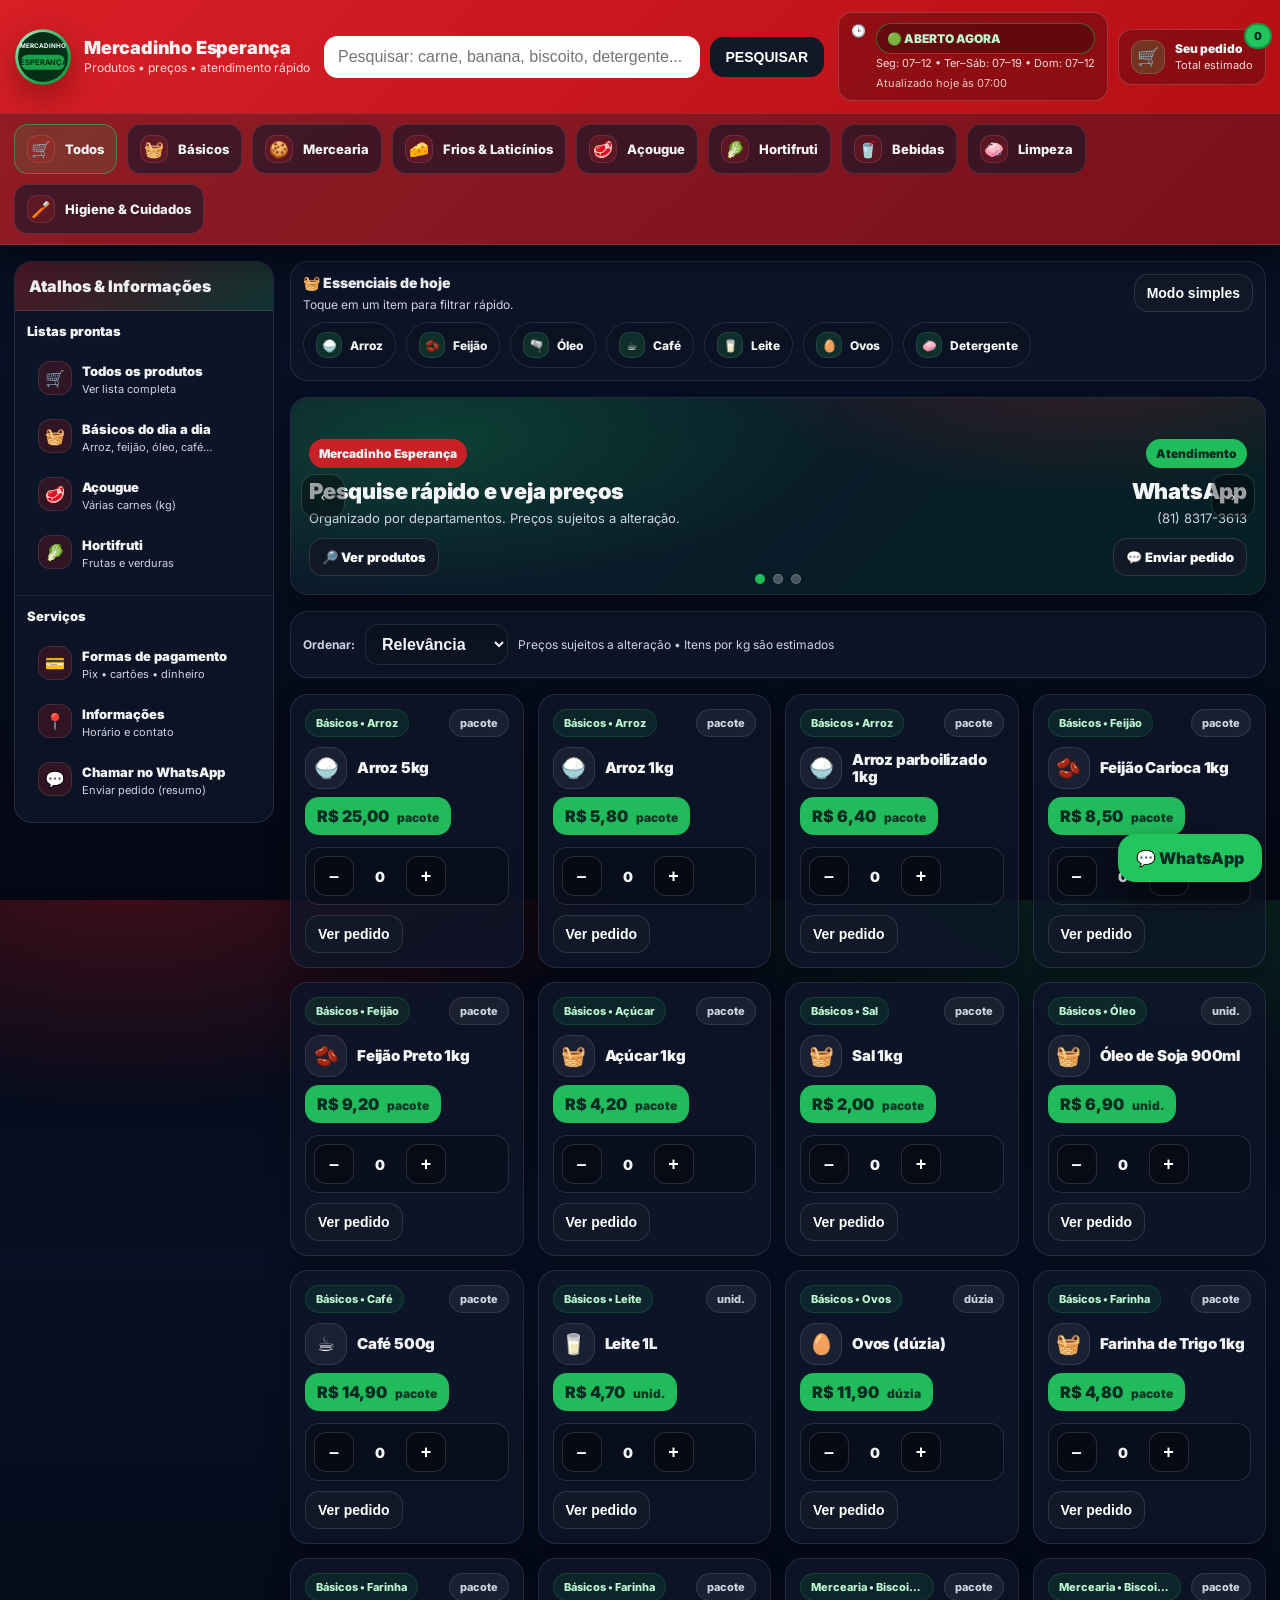
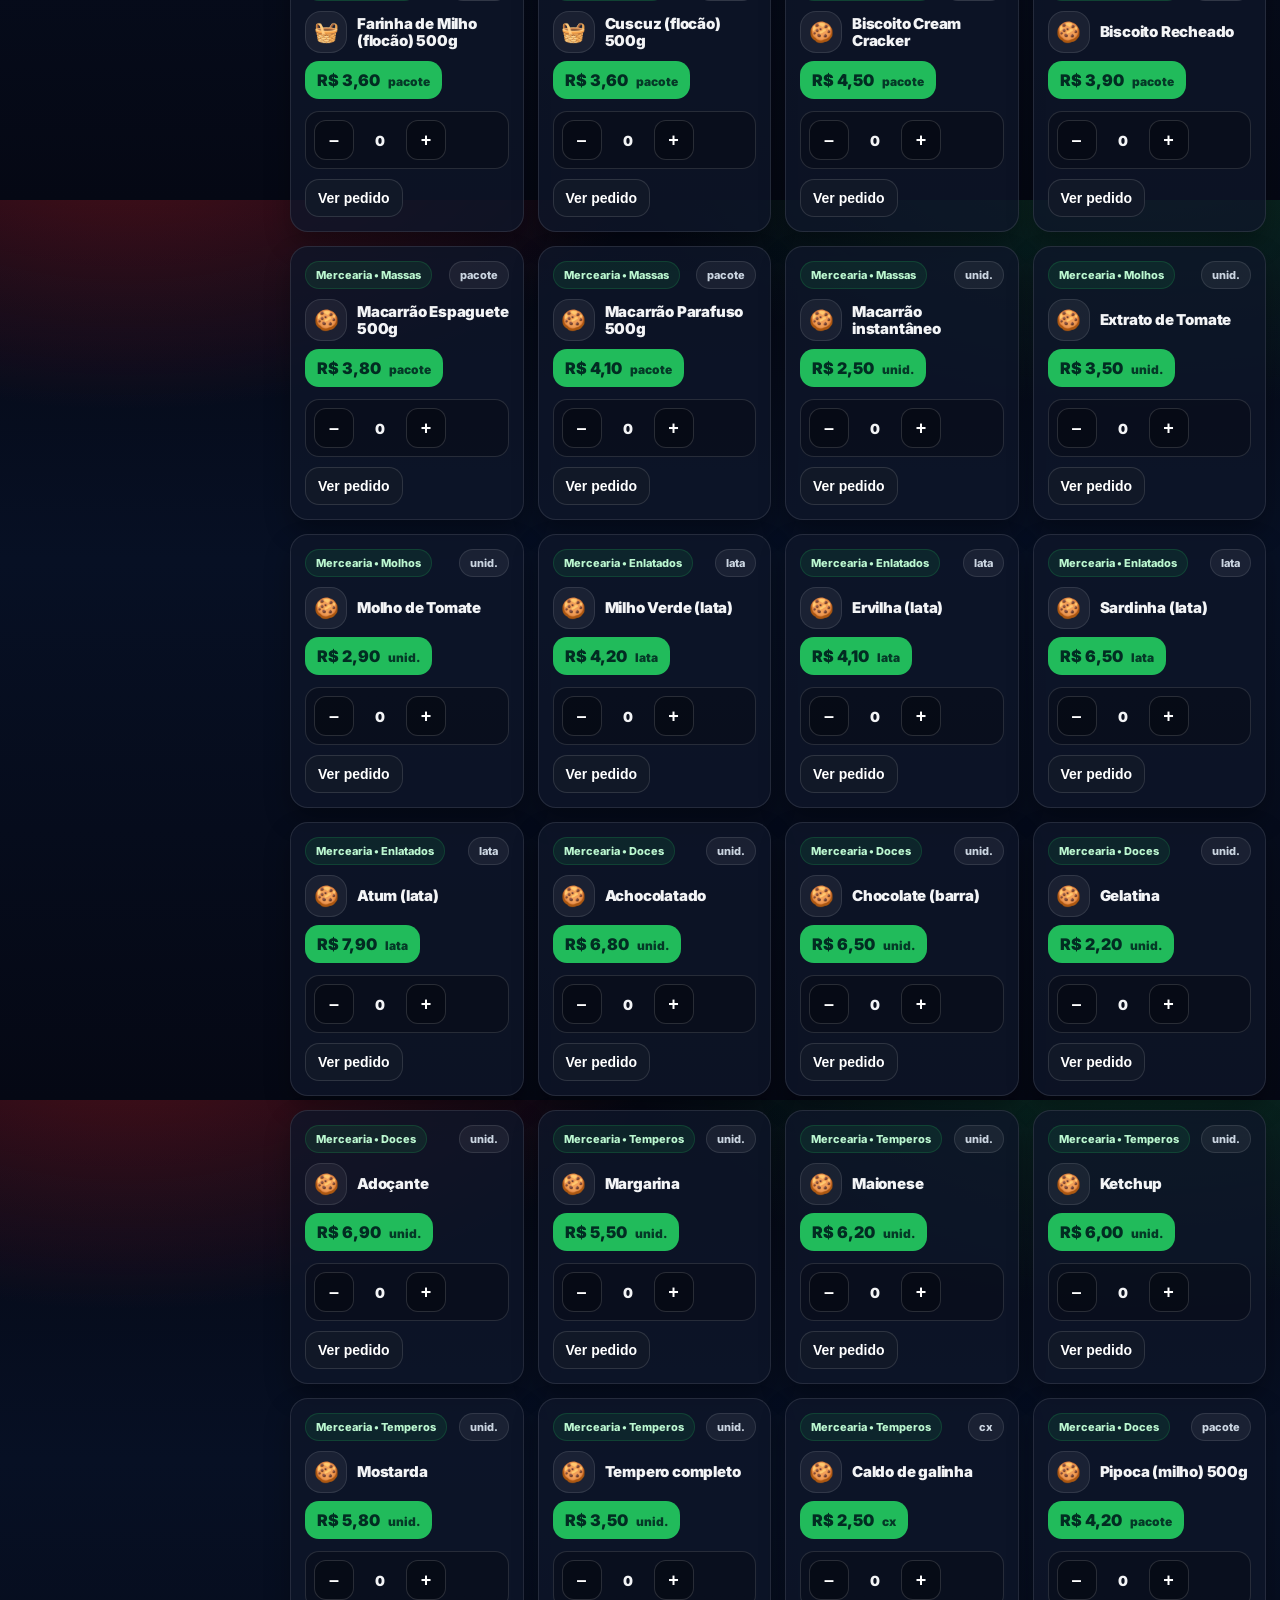
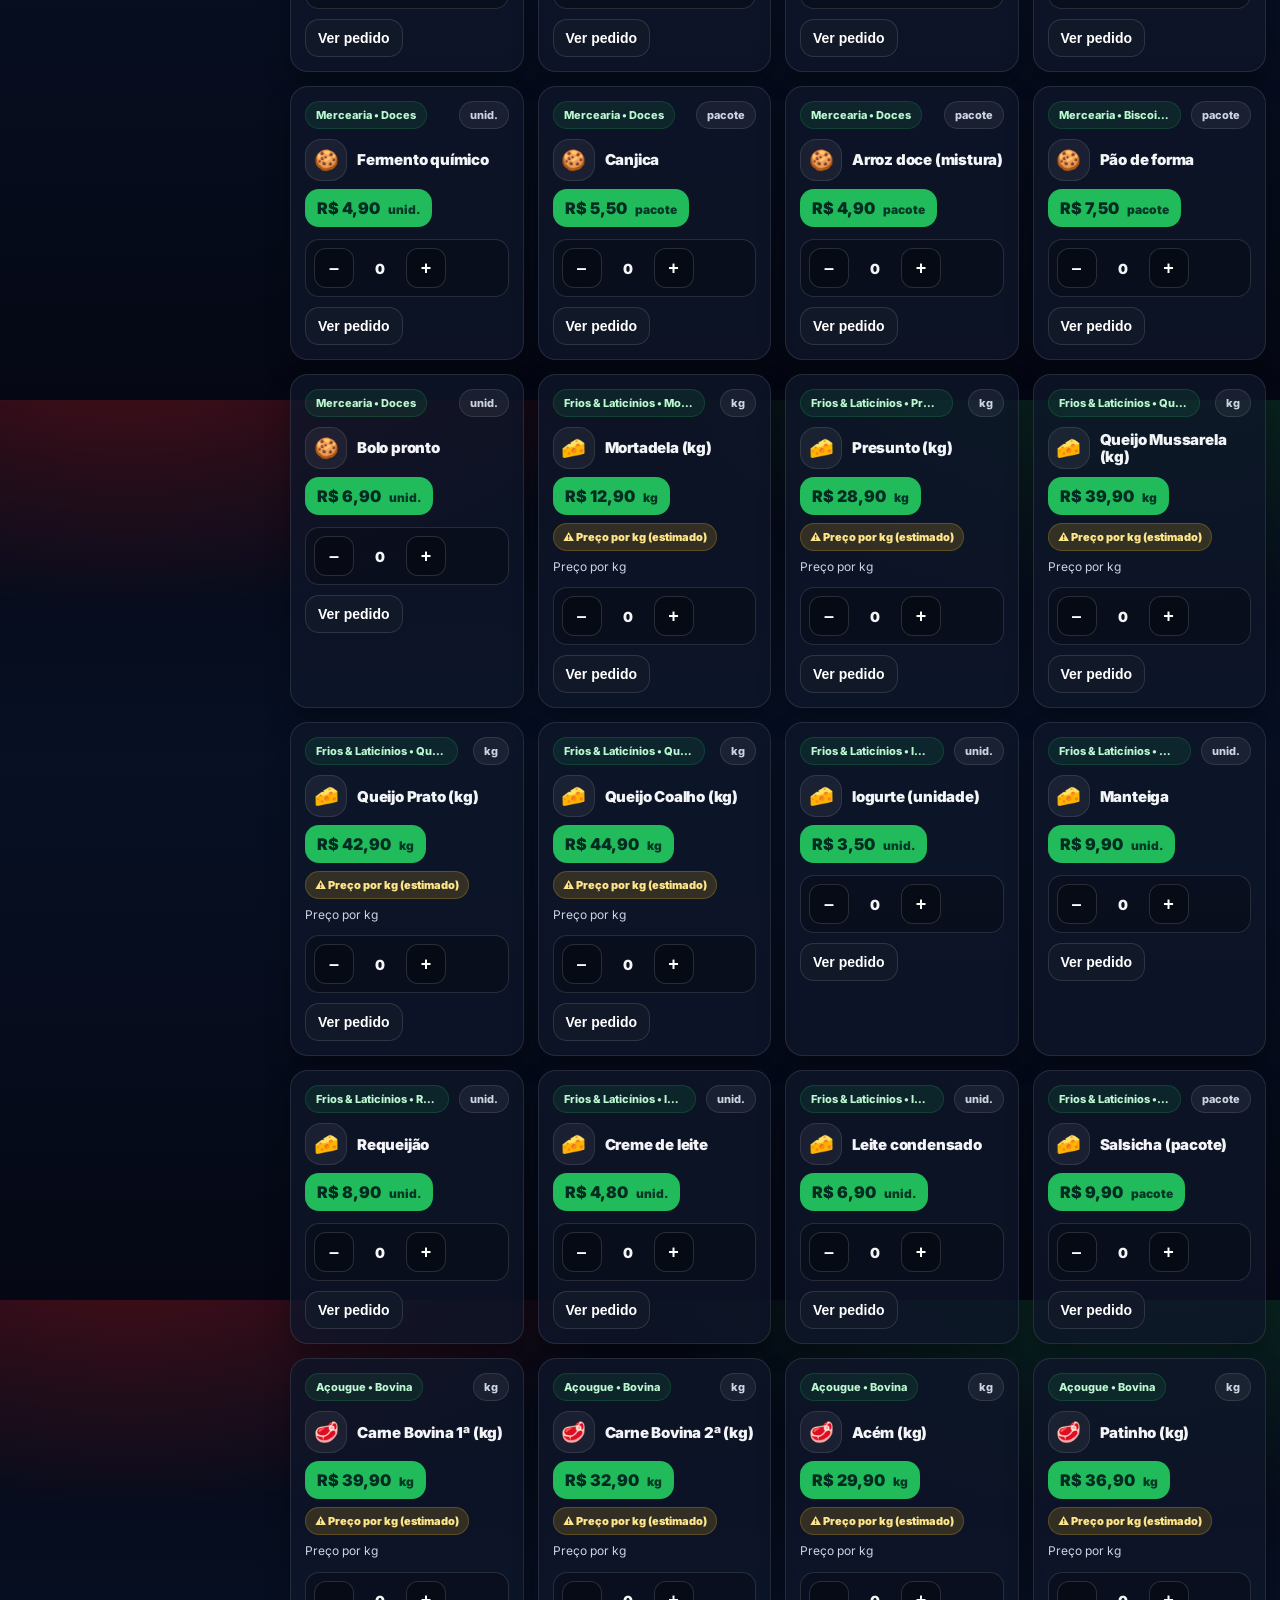
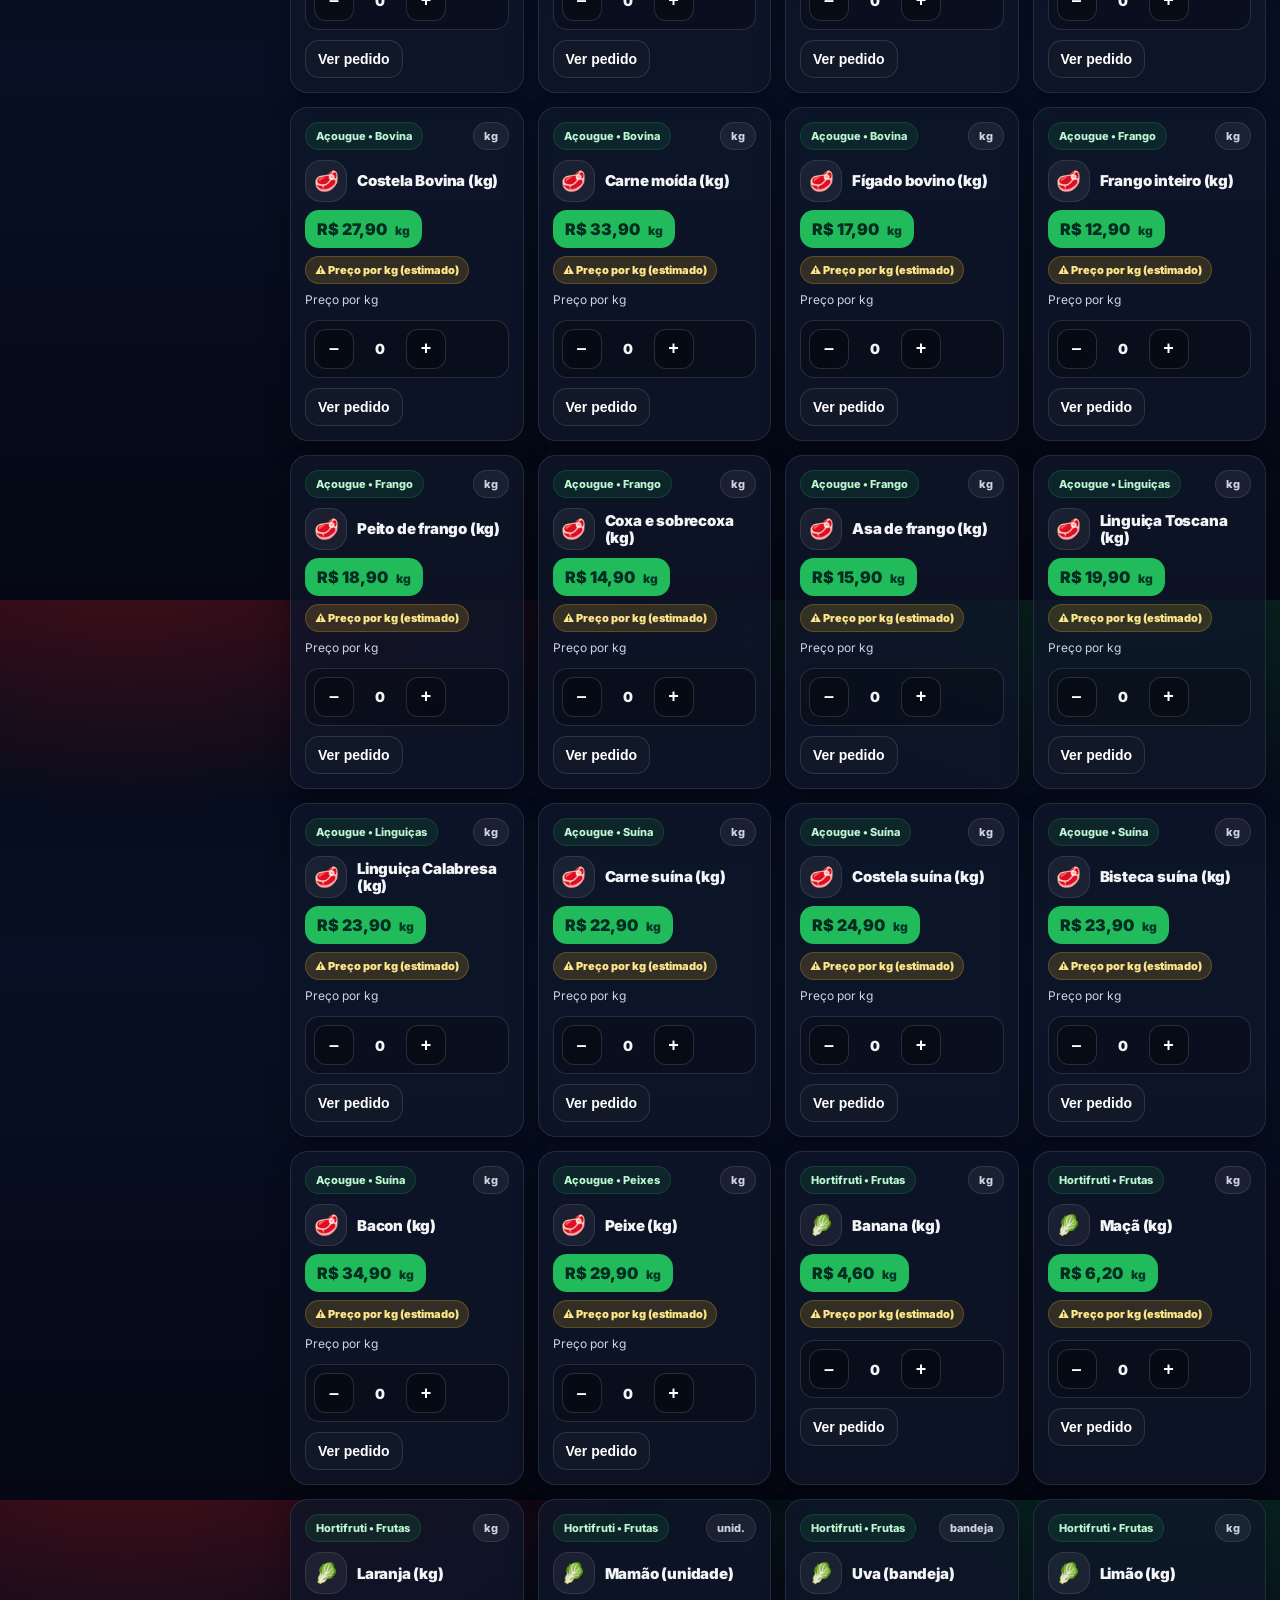
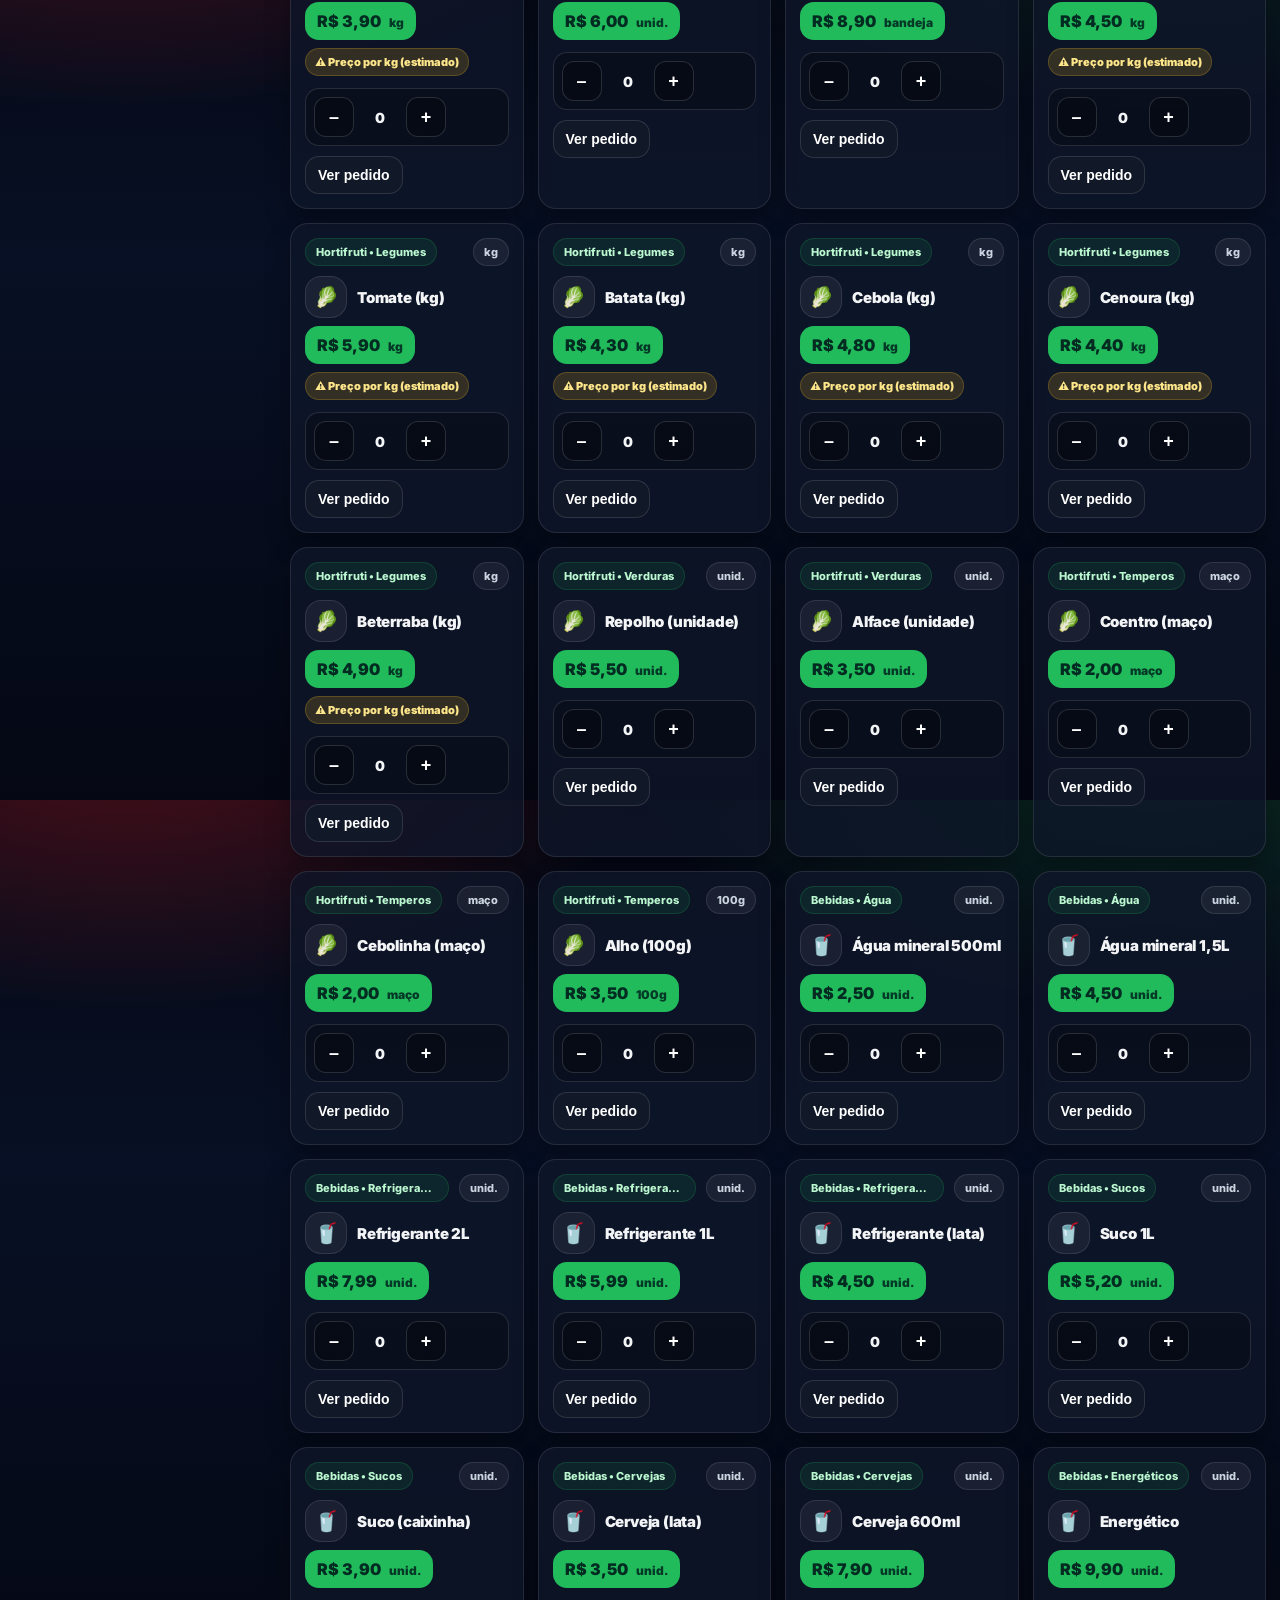
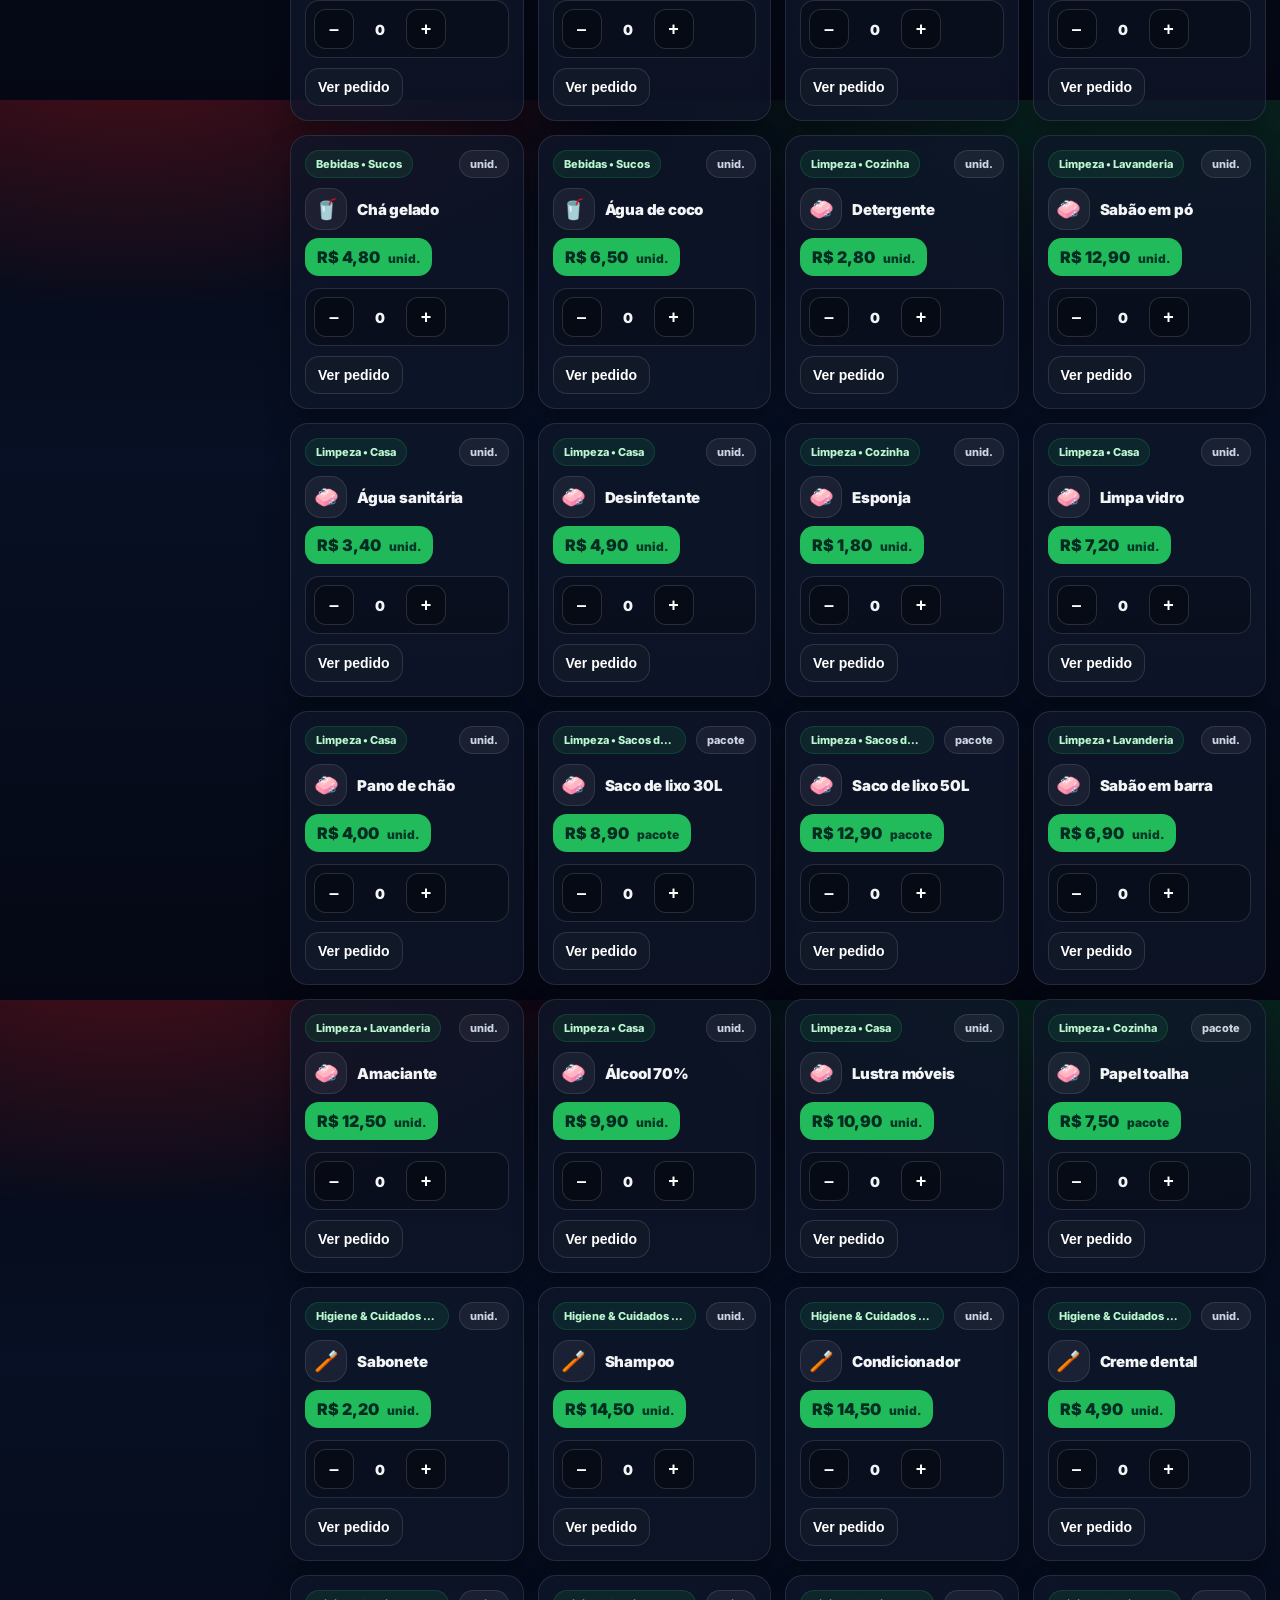
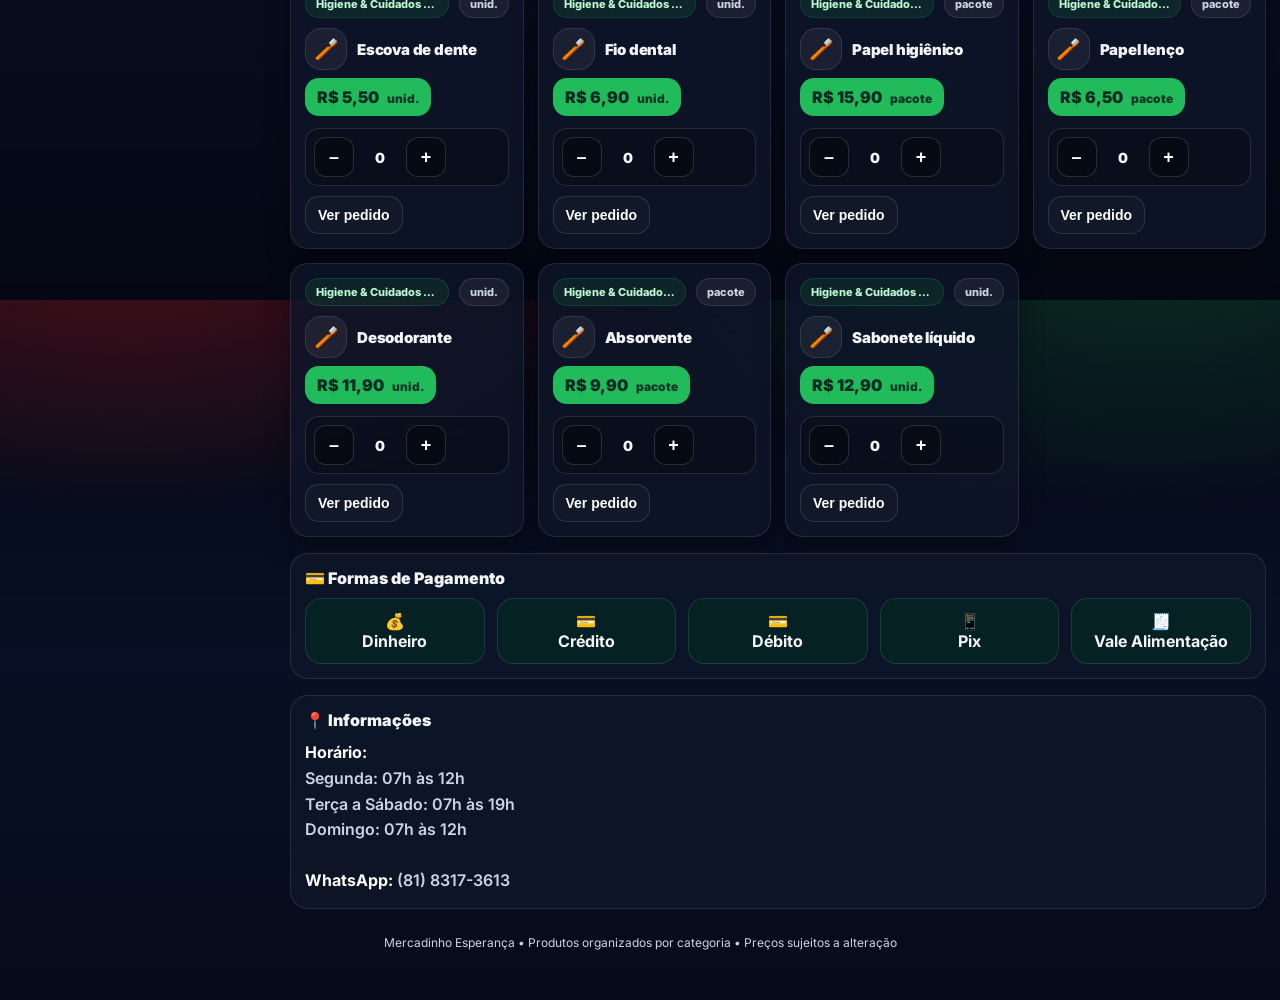
==== commit f960e145: "Update and rename index (1).html to index.html" ====
--- a/index.html
+++ b/index.html
@@ -1,17 +1,923 @@
 <!doctype html>
 <html lang="pt-br">
 <head>
-  <meta charset="utf-8" />
-  <meta name="viewport" content="width=device-width, initial-scale=1" />
-  <title>Mercadinho Esperança</title>
-  <link rel="stylesheet" href="style.css" />
+<meta charset="utf-8" />
+<meta name="viewport" content="width=device-width, initial-scale=1" />
+<meta name="theme-color" content="#b30d13" />
+<title>Mercadinho Esperança</title>
+
+<!-- Fonte moderna (mais profissional) -->
+<link rel="preconnect" href="https://fonts.googleapis.com">
+<link rel="preconnect" href="https://fonts.gstatic.com" crossorigin>
+<link href="https://fonts.googleapis.com/css2?family=Inter:wght@400;600;700;800;900&display=swap" rel="stylesheet">
+
+<style>
+  :root{
+    --bg:#050814;
+    --panel: rgba(15,23,42,.78);
+    --panel2: rgba(15,23,42,.92);
+    --border:rgba(255,255,255,.10);
+    --muted:#cbd5e1;
+
+    --red:#d81f26;
+    --red2:#b30d13;
+
+    --green:#22c55e;
+    --green2:#16a34a;
+
+    --text:#f3f4f6;
+    --ink:#0b1220;
+
+    /* padronização (mais profissional) */
+    --r-lg:18px;
+    --r-md:14px;
+
+    --shadow-card: 0 12px 26px rgba(0,0,0,.30);
+    --shadow-strong: 0 18px 50px rgba(0,0,0,.55);
+  }
+
+  *{box-sizing:border-box}
+  html,body{height:100%}
+  body{
+    margin:0;
+    font-family: Inter, system-ui, -apple-system, Segoe UI, Arial, sans-serif;
+    color:var(--text);
+    background:
+      radial-gradient(900px 500px at 10% -10%, rgba(216,31,38,.35), transparent 60%),
+      radial-gradient(900px 500px at 90% -10%, rgba(34,197,94,.22), transparent 60%),
+      linear-gradient(180deg, var(--bg), #071024 40%, var(--bg));
+    -webkit-tap-highlight-color: transparent;
+    padding-bottom: 12px; /* desktop */
+  }
+
+  @keyframes drop{from{transform:translateY(-18px);opacity:0}to{transform:translateY(0);opacity:1}}
+  @keyframes up{from{transform:translateY(14px);opacity:0}to{transform:translateY(0);opacity:1}}
+  @keyframes pop{0%,100%{transform:scale(1)}50%{transform:scale(1.04)}}
+  @keyframes shine{0%{transform:translateX(-120%)}100%{transform:translateX(220%)}}
+
+  .wrap{max-width:1400px;margin:0 auto;padding:0 14px}
+
+  /* ===== TOPBAR ===== */
+  .topbar{
+    background: linear-gradient(135deg, var(--red), var(--red2));
+    box-shadow:0 12px 35px rgba(0,0,0,.45);
+    position:sticky; top:0; z-index:100;
+    animation: drop .45s ease;
+    padding-top: env(safe-area-inset-top);
+  }
+  .top-row{
+    display:flex;gap:14px;align-items:center;
+    padding:12px 0;
+  }
+
+  .brand{
+    display:flex;gap:12px;align-items:center;
+    min-width:280px;
+  }
+  .logo{
+    width:58px;height:58px;
+    filter: drop-shadow(0 12px 18px rgba(0,0,0,.35));
+    animation: pop 3s ease-in-out infinite;
+  }
+  .brand h1{margin:0;font-size:18px;line-height:1.1;font-weight:900;letter-spacing:-.2px}
+  .brand small{display:block;color:#ffe7e7;font-size:12px;margin-top:2px;opacity:.95}
+
+  .search{
+    flex:1;
+    display:flex;gap:10px;align-items:center;
+  }
+  .search input{
+    width:100%;
+    border:none;
+    padding:12px 14px;
+    border-radius:var(--r-md);
+    outline:none;
+    font-size:16px; /* mobile-friendly */
+  }
+  .search button{
+    border:none;
+    cursor:pointer;
+    padding:12px 16px;
+    border-radius:var(--r-md);
+    font-weight:900;
+    background:#111827;
+    color:#fff;
+    transition:.2s;
+    font-size:14px;
+    white-space:nowrap;
+  }
+  .search button:hover{transform:translateY(-2px)}
+
+  .top-actions{display:flex;gap:10px;align-items:center}
+  .pill{
+    display:flex;gap:10px;align-items:flex-start;
+    background: rgba(0,0,0,.25);
+    border:1px solid rgba(255,255,255,.18);
+    padding:10px 12px;
+    border-radius:var(--r-md);
+    font-size:12px;
+    white-space:nowrap;
+    position:relative;
+    overflow:hidden;
+  }
+  .pill::after{
+    content:"";
+    position:absolute;top:0;left:0;height:100%;width:35%;
+    background: linear-gradient(90deg, transparent, rgba(255,255,255,.18), transparent);
+    transform:translateX(-120%);
+    animation: shine 5s linear infinite;
+  }
+  .status{
+    font-weight:900;
+    padding:7px 10px;border-radius:999px;
+    background: rgba(0,0,0,.3);
+    border:1px solid rgba(255,255,255,.18);
+  }
+  .open{color:#bbf7d0;border-color:rgba(34,197,94,.45)}
+  .closed{color:#fee2e2;border-color:rgba(239,68,68,.45)}
+  .tiny{font-size:11px;color:#ffe7e7;opacity:.95;margin-top:2px}
+  .updated{
+    margin-top:6px;
+    font-size:11px;
+    color:#ffe7e7;
+    opacity:.85;
+  }
+
+  /* ===== CART (badges) ===== */
+  .cart{
+    position:relative;
+    display:flex;align-items:center;gap:10px;
+    padding:10px 12px;border-radius:var(--r-md);
+    border:1px solid rgba(255,255,255,.18);
+    background: rgba(0,0,0,.25);
+    cursor:pointer;
+    transition:.2s;
+    user-select:none;
+  }
+  .cart:hover{transform:translateY(-2px)}
+  .cart-ic{
+    width:34px;height:34px;border-radius:12px;
+    display:grid;place-items:center;
+    background: rgba(34,197,94,.22);
+    border:1px solid rgba(255,255,255,.14);
+    font-size:18px;
+  }
+  .badge{
+    position:absolute;top:-7px;right:-7px;
+    background: var(--green);
+    color:#022c22;
+    font-weight:900;
+    border-radius:999px;
+    padding:4px 8px;
+    font-size:11px;
+    border:2px solid rgba(0,0,0,.25);
+  }
+
+  /* ===== MENU DEPARTAMENTOS + SUBMENU ===== */
+  .menu{
+    background: rgba(17,24,39,.35);
+    border-top:1px solid rgba(255,255,255,.10);
+    border-bottom:1px solid rgba(255,255,255,.10);
+  }
+  .menu-row{
+    display:flex;gap:10px;flex-wrap:wrap;
+    padding:10px 0;
+    align-items:center;
+  }
+  .dept{
+    display:flex;gap:10px;align-items:center;
+    padding:10px 12px;border-radius:var(--r-md);
+    border:1px solid rgba(255,255,255,.10);
+    background: rgba(15,23,42,.60);
+    cursor:pointer;
+    transition:.2s;
+    user-select:none;
+    white-space:nowrap;
+  }
+  .dept:hover{transform:translateY(-2px);border-color:rgba(34,197,94,.35)}
+  .dept.active{
+    background: rgba(34,197,94,.14);
+    border-color: rgba(34,197,94,.55);
+  }
+  .dept .ic{
+    width:28px;height:28px;border-radius:10px;
+    display:grid;place-items:center;
+    background: rgba(216,31,38,.20);
+    border:1px solid rgba(255,255,255,.10);
+    font-size:16px;
+  }
+  .dept span{font-size:13px;font-weight:800}
+
+  .submenu{
+    display:none;
+    padding:10px 0 14px;
+    border-top:1px solid rgba(255,255,255,.08);
+    animation: up .25s ease;
+  }
+  .submenu.show{display:block}
+  .subrow{
+    display:flex;gap:10px;flex-wrap:wrap;
+  }
+  .sub{
+    padding:9px 12px;
+    border-radius:999px;
+    border:1px solid rgba(255,255,255,.10);
+    background: rgba(15,23,42,.65);
+    cursor:pointer;
+    transition:.2s;
+    font-size:12px;
+    color:var(--text);
+    user-select:none;
+    white-space:nowrap;
+    font-weight:700;
+  }
+  .sub:hover{transform:translateY(-2px);border-color:rgba(34,197,94,.35)}
+  .sub.active{
+    background: rgba(34,197,94,.18);
+    border-color: rgba(34,197,94,.50);
+    color:#eafff2;
+  }
+
+  /* ===== LAYOUT PRINCIPAL ===== */
+  .main{
+    display:grid;
+    grid-template-columns: 260px 1fr;
+    gap:16px;
+    margin-top:16px;
+    align-items:start;
+  }
+
+  /* SIDEBAR */
+  .sidebar{
+    background: rgba(15,23,42,.75);
+    border:1px solid rgba(255,255,255,.10);
+    border-radius:var(--r-lg);
+    overflow:hidden;
+    animation: up .45s ease;
+  }
+  .side-header{
+    padding:14px;
+    font-weight:900;
+    background: linear-gradient(135deg, rgba(216,31,38,.32), rgba(34,197,94,.18));
+    border-bottom:1px solid rgba(255,255,255,.10);
+  }
+  .side-block{padding:12px 12px 14px;border-bottom:1px solid rgba(255,255,255,.08)}
+  .side-block:last-child{border-bottom:none}
+  .side-title{font-weight:900;margin:0 0 10px;font-size:13px}
+  .side-item{
+    display:flex;gap:10px;align-items:center;
+    padding:10px;border-radius:var(--r-md);
+    border:1px solid transparent;
+    cursor:pointer;
+    transition:.2s;
+  }
+  .side-item:hover{background:rgba(255,255,255,.05);border-color:rgba(34,197,94,.25);transform:translateY(-2px)}
+  .side-ic{
+    width:34px;height:34px;border-radius:12px;
+    display:grid;place-items:center;
+    background: rgba(216,31,38,.18);
+    border:1px solid rgba(255,255,255,.10);
+  }
+  .side-item b{font-size:13px;font-weight:900}
+  .side-item small{display:block;color:var(--muted);font-size:11px;margin-top:2px}
+
+  /* CONTEÚDO */
+  .content{display:flex;flex-direction:column;gap:16px;animation: up .45s ease}
+
+  /* ===== ESSENCIAIS DO DIA (profissional: ajuda quem tem pressa) ===== */
+  .essentials{
+    background: rgba(15,23,42,.75);
+    border:1px solid rgba(255,255,255,.10);
+    border-radius:var(--r-lg);
+    padding:12px;
+  }
+  .essentials .row{
+    display:flex;align-items:center;justify-content:space-between;gap:10px;flex-wrap:wrap;
+  }
+  .essentials h4{margin:0;font-size:14px;font-weight:900}
+  .essentials p{margin:6px 0 0;color:var(--muted);font-size:12px}
+  .ess-chips{display:flex;gap:10px;flex-wrap:wrap;margin-top:10px}
+  .ess-chip{
+    display:inline-flex;align-items:center;gap:8px;
+    padding:9px 12px;border-radius:999px;
+    border:1px solid rgba(255,255,255,.10);
+    background: rgba(11,18,32,.55);
+    cursor:pointer;
+    user-select:none;
+    font-size:12px;
+    font-weight:800;
+    transition:.15s;
+  }
+  .ess-chip:hover{border-color: rgba(34,197,94,.35); transform: translateY(-1px)}
+  .ess-chip .i{
+    width:26px;height:26px;border-radius:10px;
+    display:grid;place-items:center;
+    background: rgba(34,197,94,.16);
+    border:1px solid rgba(255,255,255,.10);
+  }
+
+  /* ===== CARROSSEL ===== */
+  .carousel{
+    border-radius:var(--r-lg);
+    border:1px solid rgba(255,255,255,.10);
+    overflow:hidden;
+    background: rgba(15,23,42,.70);
+    box-shadow:0 12px 30px rgba(0,0,0,.35);
+    position:relative;
+    min-height:190px;
+  }
+  .slides{display:flex;transition:transform .55s ease;width:100%}
+  .slide{min-width:100%;padding:18px;position:relative;overflow:hidden}
+  .slide::before{
+    content:"";
+    position:absolute;inset:-60px;
+    background:
+      radial-gradient(700px 260px at 18% 28%, rgba(34,197,94,.22), transparent 60%),
+      radial-gradient(650px 280px at 80% 0%, rgba(216,31,38,.25), transparent 60%),
+      linear-gradient(135deg, rgba(15,23,42,.88), rgba(2,44,34,.55));
+    filter:saturate(1.15);
+    transform:rotate(-2deg);
+  }
+  .slide .inner{
+    position:relative;
+    display:flex;
+    align-items:flex-end;
+    justify-content:space-between;
+    gap:18px;
+    min-height:160px;
+  }
+  .tag{
+    display:inline-flex;align-items:center;gap:8px;
+    background: rgba(216,31,38,.92);
+    padding:7px 10px;border-radius:999px;
+    font-size:12px;font-weight:900;
+  }
+  .tag.green{background: rgba(34,197,94,.95); color:#022c22;}
+  .slide h2{margin:10px 0 6px;font-size:22px;font-weight:900;letter-spacing:-.2px}
+  .slide p{margin:0;color:var(--muted);font-size:13px;line-height:1.35}
+  .cta{
+    margin-top:10px;
+    display:inline-flex;align-items:center;gap:8px;
+    background:#111827;
+    border:1px solid rgba(255,255,255,.12);
+    color:#fff;
+    padding:10px 12px;border-radius:var(--r-md);
+    font-weight:900;font-size:13px;
+    cursor:pointer;
+    user-select:none;
+  }
+  .nav{
+    position:absolute;inset:0;
+    display:flex;align-items:center;justify-content:space-between;
+    pointer-events:none;
+    padding:0 10px;
+  }
+  .nav button{
+    pointer-events:auto;
+    border:none;
+    width:44px;height:44px;border-radius:var(--r-md);
+    background: rgba(0,0,0,.35);
+    border:1px solid rgba(255,255,255,.14);
+    color:#fff;
+    cursor:pointer;
+    transition:.2s;
+  }
+  .nav button:hover{transform:translateY(-2px);background: rgba(0,0,0,.50)}
+  .dots{
+    position:absolute;left:0;right:0;bottom:10px;
+    display:flex;gap:8px;justify-content:center;
+  }
+  .dot{
+    width:10px;height:10px;border-radius:999px;
+    background: rgba(255,255,255,.25);
+    border:1px solid rgba(255,255,255,.18);
+    cursor:pointer;
+    transition:.2s;
+  }
+  .dot.active{
+    background: rgba(34,197,94,.95);
+    border-color: rgba(34,197,94,.65);
+  }
+
+  /* CONTROLES */
+  .controls{
+    display:flex;gap:10px;flex-wrap:wrap;align-items:center;
+    background: rgba(15,23,42,.75);
+    border:1px solid rgba(255,255,255,.10);
+    border-radius:var(--r-lg);
+    padding:12px;
+  }
+  .controls select{
+    border:none;outline:none;
+    padding:10px 12px;border-radius:var(--r-md);
+    background:#0b1220;color:var(--text);
+    border:1px solid rgba(255,255,255,.10);
+    font-size:16px;
+    font-weight:700;
+  }
+  .hint{color:var(--muted);font-size:12px}
+
+  /* PRODUTOS */
+  .grid{
+    display:grid;
+    grid-template-columns:repeat(auto-fit, minmax(220px, 1fr));
+    gap:14px;
+  }
+  .card{
+    background: var(--panel);
+    border:1px solid rgba(255,255,255,.10);
+    border-radius:var(--r-lg);
+    padding:14px;
+    box-shadow:var(--shadow-card);
+    transition:.18s;
+    animation: up .30s ease;
+  }
+  .card:hover{
+    transform: translateY(-4px);
+    border-color: rgba(34,197,94,.30);
+    box-shadow:0 18px 40px rgba(0,0,0,.45);
+  }
+
+  .meta{display:flex;justify-content:space-between;gap:10px;align-items:center;margin-bottom:10px}
+  .chip{
+    font-size:11px;color:#bbf7d0;
+    background: rgba(34,197,94,.10);
+    border:1px solid rgba(34,197,94,.18);
+    padding:6px 10px;border-radius:999px;
+    max-width: 75%;
+    overflow:hidden;text-overflow:ellipsis;white-space:nowrap;
+    font-weight:800;
+  }
+  .unit{
+    font-size:11px;color:var(--muted);
+    background: rgba(255,255,255,.06);
+    border:1px solid rgba(255,255,255,.10);
+    padding:6px 10px;border-radius:999px;
+    white-space:nowrap;
+    font-weight:800;
+  }
+
+  /* mini “thumb” (dá cara profissional mesmo sem foto real) */
+  .thumb{
+    display:flex;
+    align-items:center;
+    gap:10px;
+    margin-bottom:8px;
+  }
+  .thumb .pic{
+    width:42px;height:42px;border-radius:16px;
+    display:grid;place-items:center;
+    background: rgba(255,255,255,.06);
+    border:1px solid rgba(255,255,255,.10);
+    font-size:20px;
+  }
+  .thumb .name{
+    flex:1;
+    font-weight:900;
+    font-size:15px;
+    line-height:1.15;
+    letter-spacing:-.2px;
+  }
+
+  /* Preço (profissional: maior destaque) */
+  .price-row{
+    display:flex;
+    align-items:center;
+    gap:8px;
+    flex-wrap:wrap;
+  }
+  .price{
+    display:inline-flex;
+    align-items:baseline;
+    gap:8px;
+    font-weight:900;
+    background: rgba(34,197,94,.95);
+    color:#022c22;
+    padding:9px 12px;border-radius:var(--r-md);
+    font-size:16px;
+  }
+  .price small{
+    font-weight:900;
+    opacity:.9;
+    font-size:12px;
+  }
+
+  .kg-badge{
+    display:inline-flex;
+    align-items:center;
+    gap:6px;
+    padding:6px 9px;
+    border-radius:999px;
+    background: rgba(251,191,36,.16);
+    border:1px solid rgba(251,191,36,.22);
+    color:#fde68a;
+    font-size:11px;
+    font-weight:900;
+  }
+
+  .note{margin-top:8px;color:var(--muted);font-size:12px;line-height:1.35}
+
+  /* Stepper (– 0 +) = UX de app */
+  .buyrow{
+    margin-top:12px;
+    display:flex;
+    gap:10px;
+    align-items:center;
+    justify-content:space-between;
+    flex-wrap:wrap;
+  }
+  .stepper{
+    display:flex;align-items:center;gap:8px;
+    background: rgba(0,0,0,.22);
+    border:1px solid rgba(255,255,255,.12);
+    border-radius:var(--r-md);
+    padding:8px;
+    flex:1;
+    min-width: 170px;
+  }
+  .stepper button{
+    width:40px;height:40px;
+    border-radius:12px;
+    border:1px solid rgba(255,255,255,.14);
+    background: rgba(0,0,0,.25);
+    color:#fff;
+    cursor:pointer;
+    font-size:18px;
+    font-weight:900;
+  }
+  .stepper button:active{transform:scale(.98)}
+  .stepper .qty{
+    min-width:36px;
+    text-align:center;
+    font-weight:900;
+    font-size:14px;
+  }
+  .mini{
+    padding:10px 12px;
+    border-radius:var(--r-md);
+    border:1px solid rgba(255,255,255,.12);
+    background:#111827;
+    color:#fff;
+    cursor:pointer;
+    font-size:14px;
+    font-weight:900;
+    white-space:nowrap;
+  }
+  .mini:active{transform:scale(.99)}
+
+  /* INFO + PAGAMENTOS */
+  .info{
+    background: rgba(15,23,42,.75);
+    border:1px solid rgba(255,255,255,.10);
+    border-radius:var(--r-lg);
+    padding:14px;
+  }
+  .info h4{margin:0 0 10px;font-weight:900}
+  .paygrid{
+    display:grid;
+    grid-template-columns:repeat(auto-fit, minmax(160px, 1fr));
+    gap:12px;
+    margin-top:10px;
+  }
+  .pay{
+    background: rgba(2,44,34,.55);
+    border:1px solid rgba(255,255,255,.10);
+    border-radius:16px;
+    padding:12px;
+    text-align:center;
+    transition:.18s;
+    font-weight:800;
+  }
+  .pay:hover{
+    transform: translateY(-3px);
+    background: rgba(34,197,94,.18);
+    border-color: rgba(34,197,94,.30);
+  }
+
+  /* MODAL carrinho */
+  .modal{
+    position:fixed;inset:0;
+    background: rgba(0,0,0,.55);
+    display:none;
+    align-items:center;justify-content:center;
+    z-index:200;
+    padding:14px;
+  }
+  .modal.show{display:flex}
+  .modal-card{
+    width:min(760px, 100%);
+    background: var(--panel2);
+    border:1px solid rgba(255,255,255,.12);
+    border-radius:var(--r-lg);
+    overflow:hidden;
+    box-shadow:var(--shadow-strong);
+    animation: up .25s ease;
+  }
+  .modal-head{
+    display:flex;align-items:center;justify-content:space-between;
+    padding:14px;
+    background: linear-gradient(135deg, rgba(216,31,38,.25), rgba(34,197,94,.16));
+    border-bottom:1px solid rgba(255,255,255,.10);
+  }
+  .modal-head b{font-size:14px;font-weight:900}
+  .close{
+    width:40px;height:40px;border-radius:var(--r-md);
+    border:1px solid rgba(255,255,255,.14);
+    background: rgba(0,0,0,.30);
+    color:#fff;cursor:pointer;
+    font-weight:900;
+  }
+  .modal-body{padding:14px;color:var(--muted);line-height:1.6}
+  .modal-foot{
+    padding:14px;
+    border-top:1px solid rgba(255,255,255,.10);
+    display:flex;gap:10px;justify-content:flex-end;flex-wrap:wrap;
+  }
+  .btn{
+    border:none;
+    background:#111827;
+    color:#fff;
+    padding:10px 12px;border-radius:var(--r-md);
+    cursor:pointer;
+    border:1px solid rgba(255,255,255,.12);
+    font-size:16px;
+    font-weight:900;
+  }
+  .btn.green{
+    background: rgba(34,197,94,.95);
+    color:#022c22;
+    border-color: rgba(34,197,94,.55);
+  }
+
+  /* Carrinho detalhado (profissional) */
+  .cart-list{
+    margin-top:12px;
+    background: rgba(0,0,0,.22);
+    border:1px solid rgba(255,255,255,.10);
+    border-radius:var(--r-md);
+    padding:12px;
+  }
+  .cart-line{
+    display:flex;
+    justify-content:space-between;
+    gap:10px;
+    padding:10px 0;
+    border-bottom:1px solid rgba(255,255,255,.08);
+    font-size:13px;
+  }
+  .cart-line:last-child{border-bottom:none}
+  .cart-line b{color:#fff}
+  .cart-total{
+    margin-top:10px;
+    display:flex;
+    justify-content:space-between;
+    font-weight:900;
+    color:#fff;
+  }
+  .cart-hint{
+    margin-top:8px;
+    font-size:12px;
+    color:var(--muted);
+  }
+
+  /* WHATS (inteligente) */
+  .whatsapp{
+    position:fixed;
+    right:18px;bottom:18px;
+    background: var(--green);
+    color:#022c22;
+    padding:14px 18px;
+    border-radius:var(--r-lg);
+    text-decoration:none;
+    font-weight:900;
+    box-shadow:0 16px 34px rgba(0,0,0,.45);
+    z-index:120;
+    transition: transform .2s, opacity .2s;
+  }
+  .whatsapp.hide{
+    opacity:0;
+    transform: translateY(10px);
+    pointer-events:none;
+  }
+
+  footer{padding:26px 0 50px;color:var(--muted);font-size:12px;text-align:center}
+
+  /* ===== MOBILE ACTIONS (menu + carrinho) ===== */
+  .hamb, .mobile-actions, .side-backdrop{ display:none; }
+  .hamb{
+    display:flex;
+    align-items:center;
+    gap:10px;
+    padding:10px 12px;
+    border-radius:var(--r-md);
+    border:1px solid rgba(255,255,255,.18);
+    background: rgba(0,0,0,.25);
+    color:#fff;
+    cursor:pointer;
+    user-select:none;
+    font-weight:900;
+  }
+  .hamb .ic{
+    width:34px;height:34px;border-radius:12px;
+    display:grid;place-items:center;
+    background: rgba(34,197,94,.22);
+    border:1px solid rgba(255,255,255,.14);
+    font-size:18px;
+  }
+
+  /* ===== BARRA FIXA DO CARRINHO (mobile) ===== */
+  .cartbar{
+    display:none;
+    position:fixed;
+    left:0; right:0;
+    bottom:0;
+    padding:10px 12px calc(10px + env(safe-area-inset-bottom));
+    background: rgba(15,23,42,.94);
+    border-top:1px solid rgba(255,255,255,.10);
+    z-index:220;
+    backdrop-filter: blur(8px);
+  }
+  .cartbar .inner{
+    max-width:1400px;
+    margin:0 auto;
+    display:flex;
+    gap:10px;
+    align-items:center;
+    justify-content:space-between;
+  }
+  .cartbar .left{
+    display:flex;
+    gap:10px;
+    align-items:center;
+    min-width: 0;
+  }
+  .cartbar .bubble{
+    width:42px;height:42px;border-radius:var(--r-md);
+    display:grid;place-items:center;
+    background: rgba(34,197,94,.20);
+    border:1px solid rgba(255,255,255,.12);
+    font-size:18px;
+    flex:0 0 auto;
+  }
+  .cartbar .meta{
+    display:flex;flex-direction:column;gap:2px;
+    min-width:0;
+  }
+  .cartbar .meta b{
+    font-size:13px;color:#fff;font-weight:900;
+    white-space:nowrap;overflow:hidden;text-overflow:ellipsis;
+  }
+  .cartbar .meta small{font-size:12px;color:var(--muted);font-weight:700}
+  .cartbar .go{
+    border:none;
+    cursor:pointer;
+    padding:12px 14px;
+    border-radius:var(--r-md);
+    font-weight:900;
+    background: rgba(34,197,94,.95);
+    color:#022c22;
+    border:1px solid rgba(34,197,94,.55);
+    white-space:nowrap;
+  }
+
+  /* ===== “HEADER COMPACTO” quando rolar (mobile) ===== */
+  .topbar.compact .brand{display:none}
+  .topbar.compact .menu{display:none}
+  .topbar.compact .mobile-actions{display:none}
+  .topbar.compact .top-row{padding:10px 0}
+  .topbar.compact .search{margin-top:0}
+
+  /* ===== RESPONSIVO ===== */
+  @media (max-width: 980px){
+    body{ padding-bottom: 92px; } /* espaço pra cartbar */
+
+    /* reduz animações pesadas no mobile (performance) */
+    .logo{animation:none}
+    .pill::after{animation:none}
+
+    .brand{min-width:auto}
+    .top-actions{display:none}
+    .main{grid-template-columns: 1fr}
+
+    .top-row{flex-wrap:wrap; gap:10px; padding:10px 0}
+    .brand{width:100%}
+    .logo{width:46px;height:46px}
+    .brand h1{font-size:16px}
+    .brand small{font-size:11px}
+
+    .search{width:100%; flex: 0 0 100%; gap:8px}
+    .search input{height:44px;padding:10px 12px;border-radius:var(--r-md)}
+    .search button{height:44px;padding:10px 14px;border-radius:var(--r-md)}
+
+    /* actions mobile */
+    .mobile-actions{
+      display:flex;
+      width:100%;
+      gap:10px;
+      align-items:center;
+      justify-content:space-between;
+    }
+    #cartBtnMobile{flex:1; justify-content:center; height:48px}
+    .hamb{height:48px}
+
+    /* menu departamentos vira faixa rolável */
+    .menu-row{
+      flex-wrap:nowrap;
+      overflow:auto;
+      -webkit-overflow-scrolling: touch;
+      scrollbar-width:none;
+      padding:8px 0 10px;
+      gap:10px;
+    }
+    .menu-row::-webkit-scrollbar{display:none}
+    .dept{flex:0 0 auto; padding:9px 10px;border-radius:var(--r-md)}
+    .dept .ic{width:26px;height:26px;border-radius:10px;font-size:15px}
+    .dept span{font-size:12px}
+
+    /* submenu rolável */
+    .submenu{padding:8px 0 12px}
+    .subrow{
+      flex-wrap:nowrap;
+      overflow:auto;
+      -webkit-overflow-scrolling: touch;
+      scrollbar-width:none;
+      gap:10px;
+    }
+    .subrow::-webkit-scrollbar{display:none}
+    .sub{flex:0 0 auto; padding:8px 10px}
+
+    /* sidebar off-canvas */
+    .sidebar{
+      position:fixed;
+      top:0; left:0;
+      height:100dvh;
+      width:min(360px, 88vw);
+      z-index:260;
+      transform:translateX(-110%);
+      transition: transform .25s ease;
+      border-radius:0 var(--r-lg) var(--r-lg) 0;
+      box-shadow: 20px 0 60px rgba(0,0,0,.55);
+    }
+    .sidebar.open{ transform:translateX(0) }
+    .side-backdrop{
+      display:none;
+      position:fixed; inset:0;
+      background: rgba(0,0,0,.55);
+      z-index:250;
+    }
+    .side-backdrop.show{ display:block; }
+
+    /* carrossel menor e mais “app” */
+    .carousel{min-height:0}
+    .slide{padding:14px}
+    .slide .inner{
+      flex-direction:column;
+      align-items:flex-start;
+      gap:12px;
+      min-height:0;
+    }
+    .tag{font-size:11px;padding:6px 9px}
+    .slide h2{font-size:17px;line-height:1.15}
+    .slide p{font-size:12px}
+    .nav button{width:42px;height:42px;border-radius:var(--r-md)}
+
+    /* cards: 2 colunas */
+    .grid{
+      grid-template-columns: repeat(2, minmax(0, 1fr));
+      gap:12px;
+    }
+    .card{padding:12px;border-radius:var(--r-lg)}
+    .thumb .name{font-size:14px}
+    .price{font-size:16px}
+
+    /* WhatsApp não cobre conteúdo + aparece mais inteligente via JS */
+    .whatsapp{
+      right:12px;
+      bottom:98px; /* acima da cartbar */
+      padding:12px 14px;
+      border-radius:16px;
+      font-size:14px;
+    }
+
+    /* cartbar aparece */
+    .cartbar{display:block}
+    footer{padding-bottom:120px}
+  }
+
+  @media (max-width: 420px){
+    .wrap{padding:0 12px}
+    .grid{grid-template-columns:1fr}
+  }
+</style>
 </head>
+
 <body>
 
 <!-- TOPO -->
-<div class="topbar">
+<div class="topbar" id="topbar">
   <div class="wrap">
     <div class="top-row">
+
       <div class="brand">
         <svg class="logo" viewBox="0 0 200 200" aria-label="Logo Mercadinho Esperança">
           <defs>
@@ -33,34 +939,53 @@
       </div>
 
       <div class="search">
-        <input id="search" placeholder="Digite aqui: carne, banana, biscoito, detergente..." />
-        <button id="btnSearch">BUSCAR</button>
-      </div>
-
+        <input id="search" placeholder="Pesquisar: carne, banana, biscoito, detergente..." />
+        <button id="btnSearch">PESQUISAR</button>
+      </div>
+
+      <!-- AÇÕES MOBILE -->
+      <div class="mobile-actions">
+        <div class="hamb" id="hambBtn" aria-label="Abrir navegação">
+          <div class="ic">☰</div>
+          <div style="font-size:12px;line-height:1.1">
+            <b style="font-weight:900">Menu</b><br>
+            <span style="font-weight:700;opacity:.9;font-size:11px">Info e atalhos</span>
+          </div>
+        </div>
+
+        <div class="cart" id="cartBtnMobile" title="Seu pedido">
+          <div class="cart-ic">🛒</div>
+          <div style="font-weight:900;font-size:12px;">Seu pedido</div>
+          <div class="badge" id="cartCountMobile">0</div>
+        </div>
+      </div>
+
+      <!-- AÇÕES DESKTOP -->
       <div class="top-actions">
         <div class="pill">
           <span>🕒</span>
           <div>
             <div id="status" class="status">Verificando…</div>
             <div class="tiny">Seg: 07–12 • Ter–Sáb: 07–19 • Dom: 07–12</div>
+            <div class="updated" id="updatedAt">Atualizado hoje</div>
           </div>
         </div>
 
-        <!-- CARRINHO VISUAL -->
-        <div class="cart" id="cartBtn" title="Carrinho (visual)">
+        <div class="cart" id="cartBtn" title="Seu pedido">
           <div class="cart-ic">🛒</div>
           <div>
-            <div style="font-weight:bold;font-size:12px;">Carrinho</div>
-            <div class="tiny">Visual / demonstração</div>
+            <div style="font-weight:900;font-size:12px;">Seu pedido</div>
+            <div class="tiny">Total estimado</div>
           </div>
           <div class="badge" id="cartCount">0</div>
         </div>
       </div>
+
     </div>
   </div>
 
   <!-- MENU DEPARTAMENTOS -->
-  <div class="menu">
+  <div class="menu" id="menuBar">
     <div class="wrap">
       <div class="menu-row" id="deptRow"></div>
       <div class="submenu" id="submenu">
@@ -73,9 +998,12 @@
 <div class="wrap">
   <div class="main">
 
-    <!-- SIDEBAR -->
-    <aside class="sidebar">
-      <div class="side-header">Navegação rápida</div>
+    <!-- Backdrop sidebar (mobile) -->
+    <div class="side-backdrop" id="sideBackdrop"></div>
+
+    <!-- SIDEBAR (no mobile vira gaveta) -->
+    <aside class="sidebar" id="sidebar">
+      <div class="side-header">Atalhos & Informações</div>
 
       <div class="side-block">
         <div class="side-title">Listas prontas</div>
@@ -107,15 +1035,35 @@
           <div class="side-ic">📍</div>
           <div><b>Informações</b><small>Horário e contato</small></div>
         </div>
-        <div class="side-item" onclick="window.open('https://wa.me/558183173613','_blank')">
+        <div class="side-item" id="goWhatsappSide">
           <div class="side-ic">💬</div>
-          <div><b>Chamar no WhatsApp</b><small>Atendimento rápido</small></div>
+          <div><b>Chamar no WhatsApp</b><small>Enviar pedido (resumo)</small></div>
         </div>
       </div>
     </aside>
 
     <!-- CONTEÚDO -->
     <section class="content">
+
+      <!-- ESSENCIAIS -->
+      <div class="essentials" id="essentials">
+        <div class="row">
+          <div>
+            <h4>🧺 Essenciais de hoje</h4>
+            <p>Toque em um item para filtrar rápido.</p>
+          </div>
+          <button class="mini" id="modeSimpleBtn" title="Alternar modo simples">Modo simples</button>
+        </div>
+        <div class="ess-chips">
+          <div class="ess-chip" data-ess="Arroz"><span class="i">🍚</span>Arroz</div>
+          <div class="ess-chip" data-ess="Feijão"><span class="i">🫘</span>Feijão</div>
+          <div class="ess-chip" data-ess="Óleo"><span class="i">🫗</span>Óleo</div>
+          <div class="ess-chip" data-ess="Café"><span class="i">☕</span>Café</div>
+          <div class="ess-chip" data-ess="Leite"><span class="i">🥛</span>Leite</div>
+          <div class="ess-chip" data-ess="Ovos"><span class="i">🥚</span>Ovos</div>
+          <div class="ess-chip" data-ess="Detergente"><span class="i">🧼</span>Detergente</div>
+        </div>
+      </div>
 
       <!-- CARROSSEL -->
       <div class="carousel" id="carousel">
@@ -124,15 +1072,15 @@
             <div class="inner">
               <div>
                 <div class="tag">Mercadinho Esperança</div>
-                <h2>Variedade para o dia a dia</h2>
-                <p>Alimentos, carnes, hortifruti, bebidas, limpeza e higiene — tudo organizado por departamentos.</p>
-                <div class="cta" onclick="window.scrollTo({top:320,behavior:'smooth'})">🔎 Ver produtos</div>
+                <h2>Pesquise rápido e veja preços</h2>
+                <p>Organizado por departamentos. Preços sujeitos a alteração.</p>
+                <div class="cta" onclick="document.getElementById('grid').scrollIntoView({behavior:'smooth'})">🔎 Ver produtos</div>
               </div>
               <div style="text-align:right">
                 <div class="tag green">Atendimento</div>
                 <h2 style="margin-top:10px">WhatsApp</h2>
                 <p>(81) 8317-3613</p>
-                <div class="cta" onclick="window.open('https://wa.me/558183173613','_blank')">💬 Abrir WhatsApp</div>
+                <div class="cta" id="ctaWhats">💬 Enviar pedido</div>
               </div>
             </div>
           </div>
@@ -140,9 +1088,9 @@
           <div class="slide">
             <div class="inner">
               <div>
-                <div class="tag">Interface estilo grande mercado</div>
-                <h2>Menu com submenu + busca rápida</h2>
-                <p>Clique em um departamento e depois em uma subcategoria para filtrar melhor.</p>
+                <div class="tag">Interface profissional</div>
+                <h2>Filtro por categoria + busca</h2>
+                <p>Toque em um departamento e uma subcategoria para filtrar melhor.</p>
                 <div class="cta" onclick="document.getElementById('deptRow').scrollIntoView({behavior:'smooth'})">🧭 Escolher departamento</div>
               </div>
               <div style="text-align:right">
@@ -188,7 +1136,7 @@
           <option value="maior">Maior preço</option>
           <option value="az">Nome (A–Z)</option>
         </select>
-        <span class="hint">Sem promoções da semana • Preços sujeitos a alteração</span>
+        <span class="hint">Preços sujeitos a alteração • Itens por kg são estimados</span>
       </div>
 
       <!-- PRODUTOS -->
@@ -209,45 +1157,803 @@
       <!-- INFORMAÇÕES -->
       <div class="info" id="infoBox">
         <h4>📍 Informações</h4>
-        <div style="color:var(--muted);line-height:1.6">
-          <b>Horário:</b><br>
+        <div style="color:var(--muted);line-height:1.6;font-weight:600">
+          <b style="color:#fff">Horário:</b><br>
           Segunda: 07h às 12h<br>
           Terça a Sábado: 07h às 19h<br>
           Domingo: 07h às 12h<br><br>
-          <b>WhatsApp:</b> (81) 8317-3613
+          <b style="color:#fff">WhatsApp:</b> (81) 8317-3613
         </div>
       </div>
 
     </section>
   </div>
 
-  <footer>Mercadinho Esperança • Layout estilo grande varejo • Produtos organizados por categoria</footer>
+  <footer>Mercadinho Esperança • Produtos organizados por categoria • Preços sujeitos a alteração</footer>
 </div>
 
-<!-- MODAL CARRINHO (VISUAL) -->
+<!-- BARRA FIXA DO CARRINHO (mobile) -->
+<div class="cartbar" id="cartbar" aria-hidden="false">
+  <div class="inner">
+    <div class="left">
+      <div class="bubble">🛒</div>
+      <div class="meta">
+        <b id="cartbarTitle">Seu pedido</b>
+        <small id="cartbarSub">0 itens • R$ 0,00</small>
+      </div>
+    </div>
+    <button class="go" id="cartbarBtn">Ver pedido</button>
+  </div>
+</div>
+
+<!-- MODAL CARRINHO -->
 <div class="modal" id="cartModal" aria-hidden="true">
   <div class="modal-card">
     <div class="modal-head">
-      <b>🛒 Carrinho (visual)</b>
+      <b>🛒 Seu pedido (estimado)</b>
       <button class="close" id="closeCart" aria-label="Fechar">✕</button>
     </div>
     <div class="modal-body">
-      Este carrinho é <b>visual/demonstração</b> para parecer com grandes supermercados.
-      <br>Você pode clicar em “Adicionar” em alguns produtos para ver o número subir.
-      <ul>
-        <li>Não finaliza compra de verdade</li>
-        <li>Serve só para visual do site</li>
-      </ul>
+      <div style="color:#fff;font-weight:900">Resumo do pedido</div>
+      <div class="cart-list" id="cartList">
+        <div style="color:var(--muted);font-size:13px">Seu pedido está vazio.</div>
+      </div>
+
+      <div class="cart-total">
+        <span>Total estimado</span>
+        <span id="cartTotal">R$ 0,00</span>
+      </div>
+
+      <div class="cart-hint" id="cartHint">
+        * Itens por kg são estimados. Confirme no balcão/atendimento.
+      </div>
     </div>
     <div class="modal-foot">
       <button class="btn" id="clearCart">Zerar</button>
-      <button class="btn green" id="goWhatsapp">Falar no WhatsApp</button>
+      <button class="btn green" id="goWhatsapp">Enviar no WhatsApp</button>
     </div>
   </div>
 </div>
 
-<a class="whatsapp" href="https://wa.me/558183173613" target="_blank">💬 WhatsApp</a>
-
-<script src="script.js"></script>
+<a class="whatsapp" id="whatsFloat" href="#" target="_blank">💬 WhatsApp</a>
+
+<script>
+/* ==========================
+   CONFIG
+   ========================== */
+const WHATS_NUMBER = "558183173613"; // (81) 8317-3613 no formato internacional
+
+/* ==========================
+   HORÁRIO ABERTO/FECHADO
+   ========================== */
+function verificarHorario(){
+  const d=new Date(), dia=d.getDay(), h=d.getHours()+d.getMinutes()/60;
+  let aberto=false;
+  if(dia===1) aberto=h>=7 && h<12;                 // segunda
+  else if(dia>=2 && dia<=6) aberto=h>=7 && h<19;   // terça-sábado
+  else if(dia===0) aberto=h>=7 && h<12;            // domingo
+
+  const el=document.getElementById("status");
+  el.textContent = aberto ? "🟢 ABERTO AGORA" : "🔴 FECHADO AGORA";
+  el.className = "status " + (aberto ? "open" : "closed");
+}
+verificarHorario();
+setInterval(verificarHorario,60000);
+
+/* ==========================
+   "ATUALIZADO EM" (confiança)
+   ========================== */
+function pad2(n){ return String(n).padStart(2,"0"); }
+function setUpdatedNow(){
+  const d=new Date();
+  const txt = `Atualizado hoje às ${pad2(d.getHours())}:${pad2(d.getMinutes())}`;
+  const el = document.getElementById("updatedAt");
+  if(el) el.textContent = txt;
+}
+setUpdatedNow();
+
+/* ==========================
+   DEPARTAMENTOS + SUBMENU
+   ========================== */
+const departamentos = [
+  {key:"Todos", icon:"🛒", subs:["Tudo"]},
+  {key:"Básicos", icon:"🧺", subs:["Arroz","Feijão","Óleo","Café","Açúcar","Sal","Farinha","Leite","Ovos"]},
+  {key:"Mercearia", icon:"🍪", subs:["Biscoitos","Enlatados","Massas","Molhos","Temperos","Doces"]},
+  {key:"Frios & Laticínios", icon:"🧀", subs:["Queijos","Presunto","Mortadela","Iogurte","Manteiga","Requeijão"]},
+  {key:"Açougue", icon:"🥩", subs:["Bovina","Frango","Suína","Linguiças","Peixes"]},
+  {key:"Hortifruti", icon:"🥬", subs:["Frutas","Verduras","Legumes","Temperos"]},
+  {key:"Bebidas", icon:"🥤", subs:["Água","Refrigerantes","Sucos","Cervejas","Energéticos"]},
+  {key:"Limpeza", icon:"🧼", subs:["Lavanderia","Cozinha","Casa","Sacos de lixo"]},
+  {key:"Higiene & Cuidados", icon:"🪥", subs:["Banho","Cabelo","Dental","Papel","Feminino"]},
+];
+
+/* ==========================
+   PRODUTOS (SUA LISTA)
+   ========================== */
+const produtos = [
+  // BÁSICOS
+  {nome:"Arroz 5kg", preco:25.00, cat:"Básicos", sub:"Arroz", un:"pacote"},
+  {nome:"Arroz 1kg", preco:5.80, cat:"Básicos", sub:"Arroz", un:"pacote"},
+  {nome:"Arroz parboilizado 1kg", preco:6.40, cat:"Básicos", sub:"Arroz", un:"pacote"},
+  {nome:"Feijão Carioca 1kg", preco:8.50, cat:"Básicos", sub:"Feijão", un:"pacote"},
+  {nome:"Feijão Preto 1kg", preco:9.20, cat:"Básicos", sub:"Feijão", un:"pacote"},
+  {nome:"Açúcar 1kg", preco:4.20, cat:"Básicos", sub:"Açúcar", un:"pacote"},
+  {nome:"Sal 1kg", preco:2.00, cat:"Básicos", sub:"Sal", un:"pacote"},
+  {nome:"Óleo de Soja 900ml", preco:6.90, cat:"Básicos", sub:"Óleo", un:"unid."},
+  {nome:"Café 500g", preco:14.90, cat:"Básicos", sub:"Café", un:"pacote"},
+  {nome:"Leite 1L", preco:4.70, cat:"Básicos", sub:"Leite", un:"unid."},
+  {nome:"Ovos (dúzia)", preco:11.90, cat:"Básicos", sub:"Ovos", un:"dúzia"},
+  {nome:"Farinha de Trigo 1kg", preco:4.80, cat:"Básicos", sub:"Farinha", un:"pacote"},
+  {nome:"Farinha de Milho (flocão) 500g", preco:3.60, cat:"Básicos", sub:"Farinha", un:"pacote"},
+  {nome:"Cuscuz (flocão) 500g", preco:3.60, cat:"Básicos", sub:"Farinha", un:"pacote"},
+
+  // MERCEARIA
+  {nome:"Biscoito Cream Cracker", preco:4.50, cat:"Mercearia", sub:"Biscoitos", un:"pacote"},
+  {nome:"Biscoito Recheado", preco:3.90, cat:"Mercearia", sub:"Biscoitos", un:"pacote"},
+  {nome:"Macarrão Espaguete 500g", preco:3.80, cat:"Mercearia", sub:"Massas", un:"pacote"},
+  {nome:"Macarrão Parafuso 500g", preco:4.10, cat:"Mercearia", sub:"Massas", un:"pacote"},
+  {nome:"Macarrão instantâneo", preco:2.50, cat:"Mercearia", sub:"Massas", un:"unid."},
+  {nome:"Extrato de Tomate", preco:3.50, cat:"Mercearia", sub:"Molhos", un:"unid."},
+  {nome:"Molho de Tomate", preco:2.90, cat:"Mercearia", sub:"Molhos", un:"unid."},
+  {nome:"Milho Verde (lata)", preco:4.20, cat:"Mercearia", sub:"Enlatados", un:"lata"},
+  {nome:"Ervilha (lata)", preco:4.10, cat:"Mercearia", sub:"Enlatados", un:"lata"},
+  {nome:"Sardinha (lata)", preco:6.50, cat:"Mercearia", sub:"Enlatados", un:"lata"},
+  {nome:"Atum (lata)", preco:7.90, cat:"Mercearia", sub:"Enlatados", un:"lata"},
+  {nome:"Achocolatado", preco:6.80, cat:"Mercearia", sub:"Doces", un:"unid."},
+  {nome:"Chocolate (barra)", preco:6.50, cat:"Mercearia", sub:"Doces", un:"unid."},
+  {nome:"Gelatina", preco:2.20, cat:"Mercearia", sub:"Doces", un:"unid."},
+  {nome:"Adoçante", preco:6.90, cat:"Mercearia", sub:"Doces", un:"unid."},
+  {nome:"Margarina", preco:5.50, cat:"Mercearia", sub:"Temperos", un:"unid."},
+  {nome:"Maionese", preco:6.20, cat:"Mercearia", sub:"Temperos", un:"unid."},
+  {nome:"Ketchup", preco:6.00, cat:"Mercearia", sub:"Temperos", un:"unid."},
+  {nome:"Mostarda", preco:5.80, cat:"Mercearia", sub:"Temperos", un:"unid."},
+  {nome:"Tempero completo", preco:3.50, cat:"Mercearia", sub:"Temperos", un:"unid."},
+  {nome:"Caldo de galinha", preco:2.50, cat:"Mercearia", sub:"Temperos", un:"cx"},
+  {nome:"Pipoca (milho) 500g", preco:4.20, cat:"Mercearia", sub:"Doces", un:"pacote"},
+  {nome:"Fermento químico", preco:4.90, cat:"Mercearia", sub:"Doces", un:"unid."},
+  {nome:"Canjica", preco:5.50, cat:"Mercearia", sub:"Doces", un:"pacote"},
+  {nome:"Arroz doce (mistura)", preco:4.90, cat:"Mercearia", sub:"Doces", un:"pacote"},
+  {nome:"Pão de forma", preco:7.50, cat:"Mercearia", sub:"Biscoitos", un:"pacote"},
+  {nome:"Bolo pronto", preco:6.90, cat:"Mercearia", sub:"Doces", un:"unid."},
+
+  // FRIOS & LATICÍNIOS
+  {nome:"Mortadela (kg)", preco:12.90, cat:"Frios & Laticínios", sub:"Mortadela", un:"kg", obs:"Preço por kg"},
+  {nome:"Presunto (kg)", preco:28.90, cat:"Frios & Laticínios", sub:"Presunto", un:"kg", obs:"Preço por kg"},
+  {nome:"Queijo Mussarela (kg)", preco:39.90, cat:"Frios & Laticínios", sub:"Queijos", un:"kg", obs:"Preço por kg"},
+  {nome:"Queijo Prato (kg)", preco:42.90, cat:"Frios & Laticínios", sub:"Queijos", un:"kg", obs:"Preço por kg"},
+  {nome:"Queijo Coalho (kg)", preco:44.90, cat:"Frios & Laticínios", sub:"Queijos", un:"kg", obs:"Preço por kg"},
+  {nome:"Iogurte (unidade)", preco:3.50, cat:"Frios & Laticínios", sub:"Iogurte", un:"unid."},
+  {nome:"Manteiga", preco:9.90, cat:"Frios & Laticínios", sub:"Manteiga", un:"unid."},
+  {nome:"Requeijão", preco:8.90, cat:"Frios & Laticínios", sub:"Requeijão", un:"unid."},
+  {nome:"Creme de leite", preco:4.80, cat:"Frios & Laticínios", sub:"Iogurte", un:"unid."},
+  {nome:"Leite condensado", preco:6.90, cat:"Frios & Laticínios", sub:"Iogurte", un:"unid."},
+  {nome:"Salsicha (pacote)", preco:9.90, cat:"Frios & Laticínios", sub:"Presunto", un:"pacote"},
+
+  // AÇOUGUE
+  {nome:"Carne Bovina 1ª (kg)", preco:39.90, cat:"Açougue", sub:"Bovina", un:"kg", obs:"Preço por kg"},
+  {nome:"Carne Bovina 2ª (kg)", preco:32.90, cat:"Açougue", sub:"Bovina", un:"kg", obs:"Preço por kg"},
+  {nome:"Acém (kg)", preco:29.90, cat:"Açougue", sub:"Bovina", un:"kg", obs:"Preço por kg"},
+  {nome:"Patinho (kg)", preco:36.90, cat:"Açougue", sub:"Bovina", un:"kg", obs:"Preço por kg"},
+  {nome:"Costela Bovina (kg)", preco:27.90, cat:"Açougue", sub:"Bovina", un:"kg", obs:"Preço por kg"},
+  {nome:"Carne moída (kg)", preco:33.90, cat:"Açougue", sub:"Bovina", un:"kg", obs:"Preço por kg"},
+  {nome:"Fígado bovino (kg)", preco:17.90, cat:"Açougue", sub:"Bovina", un:"kg", obs:"Preço por kg"},
+  {nome:"Frango inteiro (kg)", preco:12.90, cat:"Açougue", sub:"Frango", un:"kg", obs:"Preço por kg"},
+  {nome:"Peito de frango (kg)", preco:18.90, cat:"Açougue", sub:"Frango", un:"kg", obs:"Preço por kg"},
+  {nome:"Coxa e sobrecoxa (kg)", preco:14.90, cat:"Açougue", sub:"Frango", un:"kg", obs:"Preço por kg"},
+  {nome:"Asa de frango (kg)", preco:15.90, cat:"Açougue", sub:"Frango", un:"kg", obs:"Preço por kg"},
+  {nome:"Linguiça Toscana (kg)", preco:19.90, cat:"Açougue", sub:"Linguiças", un:"kg", obs:"Preço por kg"},
+  {nome:"Linguiça Calabresa (kg)", preco:23.90, cat:"Açougue", sub:"Linguiças", un:"kg", obs:"Preço por kg"},
+  {nome:"Carne suína (kg)", preco:22.90, cat:"Açougue", sub:"Suína", un:"kg", obs:"Preço por kg"},
+  {nome:"Costela suína (kg)", preco:24.90, cat:"Açougue", sub:"Suína", un:"kg", obs:"Preço por kg"},
+  {nome:"Bisteca suína (kg)", preco:23.90, cat:"Açougue", sub:"Suína", un:"kg", obs:"Preço por kg"},
+  {nome:"Bacon (kg)", preco:34.90, cat:"Açougue", sub:"Suína", un:"kg", obs:"Preço por kg"},
+  {nome:"Peixe (kg)", preco:29.90, cat:"Açougue", sub:"Peixes", un:"kg", obs:"Preço por kg"},
+
+  // HORTIFRUTI
+  {nome:"Banana (kg)", preco:4.60, cat:"Hortifruti", sub:"Frutas", un:"kg"},
+  {nome:"Maçã (kg)", preco:6.20, cat:"Hortifruti", sub:"Frutas", un:"kg"},
+  {nome:"Laranja (kg)", preco:3.90, cat:"Hortifruti", sub:"Frutas", un:"kg"},
+  {nome:"Mamão (unidade)", preco:6.00, cat:"Hortifruti", sub:"Frutas", un:"unid."},
+  {nome:"Uva (bandeja)", preco:8.90, cat:"Hortifruti", sub:"Frutas", un:"bandeja"},
+  {nome:"Limão (kg)", preco:4.50, cat:"Hortifruti", sub:"Frutas", un:"kg"},
+  {nome:"Tomate (kg)", preco:5.90, cat:"Hortifruti", sub:"Legumes", un:"kg"},
+  {nome:"Batata (kg)", preco:4.30, cat:"Hortifruti", sub:"Legumes", un:"kg"},
+  {nome:"Cebola (kg)", preco:4.80, cat:"Hortifruti", sub:"Legumes", un:"kg"},
+  {nome:"Cenoura (kg)", preco:4.40, cat:"Hortifruti", sub:"Legumes", un:"kg"},
+  {nome:"Beterraba (kg)", preco:4.90, cat:"Hortifruti", sub:"Legumes", un:"kg"},
+  {nome:"Repolho (unidade)", preco:5.50, cat:"Hortifruti", sub:"Verduras", un:"unid."},
+  {nome:"Alface (unidade)", preco:3.50, cat:"Hortifruti", sub:"Verduras", un:"unid."},
+  {nome:"Coentro (maço)", preco:2.00, cat:"Hortifruti", sub:"Temperos", un:"maço"},
+  {nome:"Cebolinha (maço)", preco:2.00, cat:"Hortifruti", sub:"Temperos", un:"maço"},
+  {nome:"Alho (100g)", preco:3.50, cat:"Hortifruti", sub:"Temperos", un:"100g"},
+
+  // BEBIDAS
+  {nome:"Água mineral 500ml", preco:2.50, cat:"Bebidas", sub:"Água", un:"unid."},
+  {nome:"Água mineral 1,5L", preco:4.50, cat:"Bebidas", sub:"Água", un:"unid."},
+  {nome:"Refrigerante 2L", preco:7.99, cat:"Bebidas", sub:"Refrigerantes", un:"unid."},
+  {nome:"Refrigerante 1L", preco:5.99, cat:"Bebidas", sub:"Refrigerantes", un:"unid."},
+  {nome:"Refrigerante (lata)", preco:4.50, cat:"Bebidas", sub:"Refrigerantes", un:"unid."},
+  {nome:"Suco 1L", preco:5.20, cat:"Bebidas", sub:"Sucos", un:"unid."},
+  {nome:"Suco (caixinha)", preco:3.90, cat:"Bebidas", sub:"Sucos", un:"unid."},
+  {nome:"Cerveja (lata)", preco:3.50, cat:"Bebidas", sub:"Cervejas", un:"unid."},
+  {nome:"Cerveja 600ml", preco:7.90, cat:"Bebidas", sub:"Cervejas", un:"unid."},
+  {nome:"Energético", preco:9.90, cat:"Bebidas", sub:"Energéticos", un:"unid."},
+  {nome:"Chá gelado", preco:4.80, cat:"Bebidas", sub:"Sucos", un:"unid."},
+  {nome:"Água de coco", preco:6.50, cat:"Bebidas", sub:"Sucos", un:"unid."},
+
+  // LIMPEZA
+  {nome:"Detergente", preco:2.80, cat:"Limpeza", sub:"Cozinha", un:"unid."},
+  {nome:"Sabão em pó", preco:12.90, cat:"Limpeza", sub:"Lavanderia", un:"unid."},
+  {nome:"Água sanitária", preco:3.40, cat:"Limpeza", sub:"Casa", un:"unid."},
+  {nome:"Desinfetante", preco:4.90, cat:"Limpeza", sub:"Casa", un:"unid."},
+  {nome:"Esponja", preco:1.80, cat:"Limpeza", sub:"Cozinha", un:"unid."},
+  {nome:"Limpa vidro", preco:7.20, cat:"Limpeza", sub:"Casa", un:"unid."},
+  {nome:"Pano de chão", preco:4.00, cat:"Limpeza", sub:"Casa", un:"unid."},
+  {nome:"Saco de lixo 30L", preco:8.90, cat:"Limpeza", sub:"Sacos de lixo", un:"pacote"},
+  {nome:"Saco de lixo 50L", preco:12.90, cat:"Limpeza", sub:"Sacos de lixo", un:"pacote"},
+  {nome:"Sabão em barra", preco:6.90, cat:"Limpeza", sub:"Lavanderia", un:"unid."},
+  {nome:"Amaciante", preco:12.50, cat:"Limpeza", sub:"Lavanderia", un:"unid."},
+  {nome:"Álcool 70%", preco:9.90, cat:"Limpeza", sub:"Casa", un:"unid."},
+  {nome:"Lustra móveis", preco:10.90, cat:"Limpeza", sub:"Casa", un:"unid."},
+  {nome:"Papel toalha", preco:7.50, cat:"Limpeza", sub:"Cozinha", un:"pacote"},
+
+  // HIGIENE
+  {nome:"Sabonete", preco:2.20, cat:"Higiene & Cuidados", sub:"Banho", un:"unid."},
+  {nome:"Shampoo", preco:14.50, cat:"Higiene & Cuidados", sub:"Cabelo", un:"unid."},
+  {nome:"Condicionador", preco:14.50, cat:"Higiene & Cuidados", sub:"Cabelo", un:"unid."},
+  {nome:"Creme dental", preco:4.90, cat:"Higiene & Cuidados", sub:"Dental", un:"unid."},
+  {nome:"Escova de dente", preco:5.50, cat:"Higiene & Cuidados", sub:"Dental", un:"unid."},
+  {nome:"Fio dental", preco:6.90, cat:"Higiene & Cuidados", sub:"Dental", un:"unid."},
+  {nome:"Papel higiênico", preco:15.90, cat:"Higiene & Cuidados", sub:"Papel", un:"pacote"},
+  {nome:"Papel lenço", preco:6.50, cat:"Higiene & Cuidados", sub:"Papel", un:"pacote"},
+  {nome:"Desodorante", preco:11.90, cat:"Higiene & Cuidados", sub:"Banho", un:"unid."},
+  {nome:"Absorvente", preco:9.90, cat:"Higiene & Cuidados", sub:"Feminino", un:"pacote"},
+  {nome:"Sabonete líquido", preco:12.90, cat:"Higiene & Cuidados", sub:"Banho", un:"unid."},
+];
+
+/* ==========================
+   ELEMENTOS
+   ========================== */
+const grid = document.getElementById("grid");
+const deptRow = document.getElementById("deptRow");
+const submenu = document.getElementById("submenu");
+const subRow = document.getElementById("subRow");
+const search = document.getElementById("search");
+const btnSearch = document.getElementById("btnSearch");
+const order = document.getElementById("order");
+
+const topbar = document.getElementById("topbar");
+const whatsFloat = document.getElementById("whatsFloat");
+
+/* ==========================
+   FILTROS / MODO
+   ========================== */
+let filtroDept = "Todos";
+let filtroSub = "Tudo";
+let modoSimples = false;
+
+/* ==========================
+   CARRINHO (quantidades reais)
+   ========================== */
+const cart = new Map(); // idx -> qty
+
+function money(v){
+  return "R$ " + v.toFixed(2).replace(".",",");
+}
+function cartCountTotal(){
+  let n=0;
+  for(const q of cart.values()) n+=q;
+  return n;
+}
+function cartTotalValue(){
+  let total=0;
+  for(const [idx,qty] of cart.entries()){
+    total += (produtos[idx]?.preco || 0) * qty;
+  }
+  return total;
+}
+
+const cartCountEl = document.getElementById("cartCount");
+const cartCountMobile = document.getElementById("cartCountMobile");
+const cartbarSub = document.getElementById("cartbarSub");
+const cartTotalEl = document.getElementById("cartTotal");
+const cartListEl = document.getElementById("cartList");
+const cartHintEl = document.getElementById("cartHint");
+
+function syncCartUI(){
+  const count = cartCountTotal();
+  const total = cartTotalValue();
+
+  cartCountEl.textContent = String(count);
+  cartCountMobile.textContent = String(count);
+  cartbarSub.textContent = `${count} item${count===1?"":"s"} • ${money(total)}`;
+  cartTotalEl.textContent = money(total);
+
+  // atualiza link do WhatsApp flutuante (sempre com resumo)
+  const link = buildWhatsLink();
+  whatsFloat.href = link;
+
+  // CTA do carrossel também
+  const cta = document.getElementById("ctaWhats");
+  if(cta) cta.onclick = ()=> window.open(link,"_blank");
+
+  // hint: se tiver kg no carrinho, mantem; senão fica menor (opcional)
+  let temKg = false;
+  for(const [idx,qty] of cart.entries()){
+    const p = produtos[idx];
+    if(!p) continue;
+    const isKg = (String(p.un||"").toLowerCase()==="kg") || (String(p.obs||"").toLowerCase().includes("kg"));
+    if(isKg && qty>0){ temKg=true; break; }
+  }
+  cartHintEl.style.display = temKg ? "block" : "none";
+}
+
+function setQty(idx, qty){
+  if(qty<=0) cart.delete(idx);
+  else cart.set(idx, qty);
+  syncCartUI();
+
+  // atualiza qty no card
+  const qtyEl = document.querySelector(`[data-qty="${idx}"]`);
+  if(qtyEl) qtyEl.textContent = String(cart.get(idx) || 0);
+}
+function inc(idx){
+  setQty(idx, (cart.get(idx)||0)+1);
+
+  // micro feedback (profissional)
+  const badge = (window.innerWidth<=980) ? cartCountMobile : cartCountEl;
+  badge.style.transform = "scale(1.2)";
+  setTimeout(()=>badge.style.transform="scale(1)",120);
+
+  setUpdatedNow();
+}
+function dec(idx){
+  setQty(idx, (cart.get(idx)||0)-1);
+  setUpdatedNow();
+}
+
+/* ==========================
+   ÍCONE/THUMB por categoria (sem foto real)
+   ========================== */
+function iconForProduct(p){
+  const cat = (p.cat||"").toLowerCase();
+  const sub = (p.sub||"").toLowerCase();
+  if(cat.includes("açougue")) return "🥩";
+  if(cat.includes("horti")) return "🥬";
+  if(cat.includes("bebidas")) return "🥤";
+  if(cat.includes("limpeza")) return "🧼";
+  if(cat.includes("higiene")) return "🪥";
+  if(cat.includes("frios")) return "🧀";
+  if(cat.includes("mercearia")) return "🍪";
+  if(cat.includes("básicos")) {
+    if(sub.includes("café")) return "☕";
+    if(sub.includes("arroz")) return "🍚";
+    if(sub.includes("feijão")) return "🫘";
+    if(sub.includes("leite")) return "🥛";
+    if(sub.includes("ovos")) return "🥚";
+    return "🧺";
+  }
+  return "🛒";
+}
+
+/* ==========================
+   RENDER DEPTS
+   ========================== */
+function renderDept(){
+  deptRow.innerHTML="";
+  departamentos.forEach(d=>{
+    const el=document.createElement("div");
+    el.className="dept"+(d.key===filtroDept?" active":"");
+    el.innerHTML=`<div class="ic">${d.icon}</div><span>${d.key}</span>`;
+    el.onclick=()=>{
+      filtroDept=d.key;
+      filtroSub="Tudo";
+      renderDept();
+      renderSubmenu();
+      render();
+      document.getElementById("grid").scrollIntoView({behavior:"smooth"});
+    };
+    deptRow.appendChild(el);
+  });
+}
+
+function renderSubmenu(){
+  const dept = departamentos.find(x=>x.key===filtroDept);
+  if(!dept || dept.key==="Todos"){
+    submenu.classList.remove("show");
+    subRow.innerHTML="";
+    return;
+  }
+  submenu.classList.add("show");
+  subRow.innerHTML="";
+
+  const all = ["Tudo", ...dept.subs];
+  all.forEach(s=>{
+    const el=document.createElement("div");
+    el.className="sub"+(s===filtroSub?" active":"");
+    el.textContent=s;
+    el.onclick=()=>{
+      filtroSub=s;
+      renderSubmenu();
+      render();
+      document.getElementById("grid").scrollIntoView({behavior:"smooth"});
+    };
+    subRow.appendChild(el);
+  });
+}
+
+function relScore(nome,q){
+  if(!q) return 0;
+  nome=nome.toLowerCase();
+  if(nome===q) return 100;
+  if(nome.startsWith(q)) return 60;
+  if(nome.includes(q)) return 30;
+  return 0;
+}
+
+/* ==========================
+   RENDER PRODUTOS (profissional)
+   ========================== */
+function render(){
+  const q=(search.value||"").trim().toLowerCase();
+
+  let list = produtos
+    .map((p,idx)=>({...p, idx}))
+    .filter(p=>{
+      const okDept = (filtroDept==="Todos") || (p.cat===filtroDept);
+      const okSub  = (filtroDept==="Todos") || (filtroSub==="Tudo") || (p.sub===filtroSub);
+      const okQ    = !q || p.nome.toLowerCase().includes(q) || p.cat.toLowerCase().includes(q) || (p.sub||"").toLowerCase().includes(q);
+      return okDept && okSub && okQ;
+    });
+
+  if(order.value==="menor") list.sort((a,b)=>a.preco-b.preco);
+  if(order.value==="maior") list.sort((a,b)=>b.preco-a.preco);
+  if(order.value==="az") list.sort((a,b)=>a.nome.localeCompare(b.nome,"pt-BR"));
+  if(order.value==="relevancia" && q) list.sort((a,b)=>relScore(b.nome,q)-relScore(a.nome,q));
+
+  grid.innerHTML="";
+
+  list.forEach((p)=>{
+    const isKg = (String(p.un||"").toLowerCase()==="kg") || (String(p.obs||"").toLowerCase().includes("kg"));
+    const qty = cart.get(p.idx) || 0;
+    const ic = iconForProduct(p);
+
+    const card=document.createElement("div");
+    card.className="card";
+    card.innerHTML=`
+      <div class="meta">
+        <span class="chip">${p.cat}${p.sub ? " • "+p.sub : ""}</span>
+        <span class="unit">${p.un || "unid."}</span>
+      </div>
+
+      <div class="thumb">
+        <div class="pic" aria-hidden="true">${ic}</div>
+        <div class="name">${p.nome}</div>
+      </div>
+
+      <div class="price-row">
+        <div class="price">
+          ${money(Number(p.preco))}
+          <small>${(p.un||"") ? p.un : "unid."}</small>
+        </div>
+        ${isKg ? `<span class="kg-badge">⚠️ Preço por kg (estimado)</span>` : ``}
+      </div>
+
+      ${(!modoSimples && p.obs)?`<div class="note">${p.obs}</div>`:""}
+
+      <div class="buyrow">
+        <div class="stepper" aria-label="Adicionar/remover">
+          <button type="button" data-dec="${p.idx}" aria-label="Diminuir">–</button>
+          <div class="qty" data-qty="${p.idx}">${qty}</div>
+          <button type="button" data-inc="${p.idx}" aria-label="Aumentar">+</button>
+        </div>
+        <button class="mini" type="button" data-viewcart="1">Ver pedido</button>
+      </div>
+    `;
+    grid.appendChild(card);
+  });
+
+  // bind steppers
+  document.querySelectorAll("[data-inc]").forEach(b=>{
+    b.onclick=()=>inc(Number(b.getAttribute("data-inc")));
+  });
+  document.querySelectorAll("[data-dec]").forEach(b=>{
+    b.onclick=()=>dec(Number(b.getAttribute("data-dec")));
+  });
+  document.querySelectorAll("[data-viewcart]").forEach(b=>{
+    b.onclick=()=>openCart();
+  });
+
+  syncCartUI();
+}
+
+/* ==========================
+   BUSCA / ORDENAR
+   ========================== */
+btnSearch.onclick=render;
+search.addEventListener("keydown",(e)=>{if(e.key==="Enter") render();});
+order.onchange=render;
+
+/* ==========================
+   ESSENCIAIS
+   ========================== */
+document.querySelectorAll("[data-ess]").forEach(el=>{
+  el.addEventListener("click", ()=>{
+    const term = el.getAttribute("data-ess");
+    search.value = term;
+    filtroDept = "Todos";
+    filtroSub = "Tudo";
+    renderDept(); renderSubmenu(); render();
+    document.getElementById("grid").scrollIntoView({behavior:"smooth"});
+  });
+});
+
+/* ==========================
+   MODO SIMPLES (conforto)
+   ========================== */
+document.getElementById("modeSimpleBtn").onclick=()=>{
+  modoSimples = !modoSimples;
+  document.getElementById("modeSimpleBtn").textContent = modoSimples ? "Modo completo" : "Modo simples";
+  render();
+};
+
+/* ==========================
+   SIDEBAR (gaveta mobile)
+   ========================== */
+const sidebar = document.getElementById("sidebar");
+const hambBtn = document.getElementById("hambBtn");
+const sideBackdrop = document.getElementById("sideBackdrop");
+
+function openSidebar(){
+  sidebar.classList.add("open");
+  sideBackdrop.classList.add("show");
+  document.body.style.overflow="hidden";
+}
+function closeSidebar(){
+  sidebar.classList.remove("open");
+  sideBackdrop.classList.remove("show");
+  document.body.style.overflow="";
+}
+hambBtn.onclick=openSidebar;
+sideBackdrop.onclick=closeSidebar;
+document.querySelectorAll(".sidebar .side-item").forEach(el=>{
+  el.addEventListener("click", ()=>{
+    if(window.innerWidth <= 980) closeSidebar();
+  });
+});
+
+/* ==========================
+   ATALHOS SIDEBAR
+   ========================== */
+document.getElementById("goAll").onclick=()=>{
+  filtroDept="Todos";filtroSub="Tudo";
+  renderDept();renderSubmenu();render();
+  window.scrollTo({top:0,behavior:"smooth"});
+};
+document.getElementById("goBasics").onclick=()=>{
+  filtroDept="Básicos";filtroSub="Tudo";
+  renderDept();renderSubmenu();render();
+  document.getElementById("grid").scrollIntoView({behavior:"smooth"});
+};
+document.getElementById("goMeat").onclick=()=>{
+  filtroDept="Açougue";filtroSub="Tudo";
+  renderDept();renderSubmenu();render();
+  document.getElementById("grid").scrollIntoView({behavior:"smooth"});
+};
+document.getElementById("goHorti").onclick=()=>{
+  filtroDept="Hortifruti";filtroSub="Tudo";
+  renderDept();renderSubmenu();render();
+  document.getElementById("grid").scrollIntoView({behavior:"smooth"});
+};
+document.getElementById("goPay").onclick=()=>{document.getElementById("payBox").scrollIntoView({behavior:"smooth"});};
+document.getElementById("goInfo").onclick=()=>{document.getElementById("infoBox").scrollIntoView({behavior:"smooth"});};
+
+/* ==========================
+   WHATSAPP PROFISSIONAL
+   - gera resumo + total estimado
+   ========================== */
+function buildWhatsMessage(){
+  const count = cartCountTotal();
+  if(count===0){
+    return `Olá! Quero informações sobre produtos e preços do Mercadinho Esperança.`;
+  }
+
+  let lines = [];
+  lines.push(`Olá! Quero fazer um pedido (estimado):`);
+  lines.push(``);
+
+  // ordena por categoria e nome pra ficar bonito
+  const items = Array.from(cart.entries())
+    .map(([idx,qty])=>({idx,qty,p:produtos[idx]}))
+    .filter(x=>x.p && x.qty>0)
+    .sort((a,b)=> (a.p.cat+a.p.nome).localeCompare(b.p.cat+b.p.nome, "pt-BR"));
+
+  for(const it of items){
+    const p = it.p;
+    const un = p.un ? ` (${p.un})` : "";
+    lines.push(`• ${p.nome}${un} — ${it.qty}x — ${money(p.preco * it.qty)}`);
+  }
+
+  lines.push(``);
+  lines.push(`Total estimado: ${money(cartTotalValue())}`);
+  lines.push(``);
+  lines.push(`*Obs.: itens por kg são estimados. Pode confirmar pra mim?`);
+
+  return lines.join("\n");
+}
+function buildWhatsLink(){
+  const text = encodeURIComponent(buildWhatsMessage());
+  return `https://wa.me/${WHATS_NUMBER}?text=${text}`;
+}
+
+/* clique no WhatsApp flutuante sempre manda resumo */
+whatsFloat.onclick = (e)=>{
+  e.preventDefault();
+  window.open(buildWhatsLink(), "_blank");
+};
+
+/* sidebar Whats */
+document.getElementById("goWhatsappSide").onclick=()=>{
+  window.open(buildWhatsLink(), "_blank");
+};
+
+/* ==========================
+   MODAL PEDIDO
+   ========================== */
+const cartModal = document.getElementById("cartModal");
+const closeCart = document.getElementById("closeCart");
+const clearCart = document.getElementById("clearCart");
+const goWhatsapp = document.getElementById("goWhatsapp");
+const cartBtn = document.getElementById("cartBtn");
+const cartBtnMobile = document.getElementById("cartBtnMobile");
+const cartbarBtn = document.getElementById("cartbarBtn");
+
+function renderCartModal(){
+  if(cart.size===0){
+    cartListEl.innerHTML = `<div style="color:var(--muted);font-size:13px">Seu pedido está vazio.</div>`;
+    cartTotalEl.textContent = money(0);
+    return;
+  }
+  const lines = [];
+  let total = 0;
+
+  // mantém ordem bonita
+  const items = Array.from(cart.entries())
+    .map(([idx,qty])=>({idx,qty,p:produtos[idx]}))
+    .filter(x=>x.p && x.qty>0)
+    .sort((a,b)=> (a.p.cat+a.p.nome).localeCompare(b.p.cat+b.p.nome, "pt-BR"));
+
+  for(const it of items){
+    const p = it.p;
+    const sub = (p.un ? ` (${p.un})` : "");
+    const lineTotal = p.preco * it.qty;
+    total += lineTotal;
+    lines.push(`
+      <div class="cart-line">
+        <div>
+          <b>${p.nome}</b>
+          <div style="color:var(--muted);font-size:12px">${it.qty}x${sub}</div>
+        </div>
+        <div style="white-space:nowrap;font-weight:900;color:#fff">${money(lineTotal)}</div>
+      </div>
+    `);
+  }
+
+  cartListEl.innerHTML = lines.join("");
+  cartTotalEl.textContent = money(total);
+}
+
+function openCart(){
+  renderCartModal();
+  cartModal.classList.add("show");
+  cartModal.setAttribute("aria-hidden","false");
+  whatsFloat.classList.add("hide");
+}
+function closeCartFn(){
+  cartModal.classList.remove("show");
+  cartModal.setAttribute("aria-hidden","true");
+  setTimeout(()=>whatsFloat.classList.remove("hide"), 120);
+}
+
+cartBtn.onclick=openCart;
+cartBtnMobile.onclick=openCart;
+cartbarBtn.onclick=openCart;
+closeCart.onclick=closeCartFn;
+cartModal.onclick=(e)=>{ if(e.target===cartModal) closeCartFn(); };
+
+clearCart.onclick=()=>{
+  cart.clear();
+  syncCartUI();
+  render();
+  renderCartModal();
+  setUpdatedNow();
+};
+
+goWhatsapp.onclick=()=>window.open(buildWhatsLink(),"_blank");
+
+/* ==========================
+   CARROSSEL
+   ========================== */
+const slidesEl = document.getElementById("slides");
+const dotsEl = document.getElementById("dots");
+const prev = document.getElementById("prev");
+const next = document.getElementById("next");
+const totalSlides = slidesEl.children.length;
+let current = 0;
+let timer = null;
+
+function renderDots(){
+  dotsEl.innerHTML="";
+  for(let i=0;i<totalSlides;i++){
+    const d=document.createElement("div");
+    d.className="dot"+(i===current?" active":"");
+    d.onclick=()=>{goTo(i,true);};
+    dotsEl.appendChild(d);
+  }
+}
+function goTo(i, reset=false){
+  current = (i + totalSlides) % totalSlides;
+  slidesEl.style.transform = `translateX(-${current*100}%)`;
+  renderDots();
+  if(reset) restartAuto();
+}
+function restartAuto(){
+  if(timer) clearInterval(timer);
+  timer = setInterval(()=>goTo(current+1,false), 4500);
+}
+prev.onclick=()=>goTo(current-1,true);
+next.onclick=()=>goTo(current+1,true);
+renderDots();
+restartAuto();
+
+/* ==========================
+   MOBILE “APP FEEL”
+   - header compacto no scroll
+   - Whats some descendo, aparece subindo
+   ========================== */
+let lastY = window.scrollY;
+let ticking = false;
+
+function onScroll(){
+  const y = window.scrollY;
+  const goingDown = y > lastY;
+  lastY = y;
+
+  if(window.innerWidth <= 980){
+    if(y > 80) topbar.classList.add("compact");
+    else topbar.classList.remove("compact");
+  }else{
+    topbar.classList.remove("compact");
+  }
+
+  if(window.innerWidth <= 980){
+    if(cartModal.classList.contains("show")) return;
+    if(goingDown && y > 200) whatsFloat.classList.add("hide");
+    else whatsFloat.classList.remove("hide");
+  }else{
+    whatsFloat.classList.remove("hide");
+  }
+}
+
+window.addEventListener("scroll", ()=>{
+  if(!ticking){
+    window.requestAnimationFrame(()=>{
+      onScroll();
+      ticking = false;
+    });
+    ticking = true;
+  }
+});
+
+/* ==========================
+   INIT
+   ========================== */
+renderDept();
+renderSubmenu();
+render();
+syncCartUI();
+onScroll();
+</script>
+
 </body>
 </html>
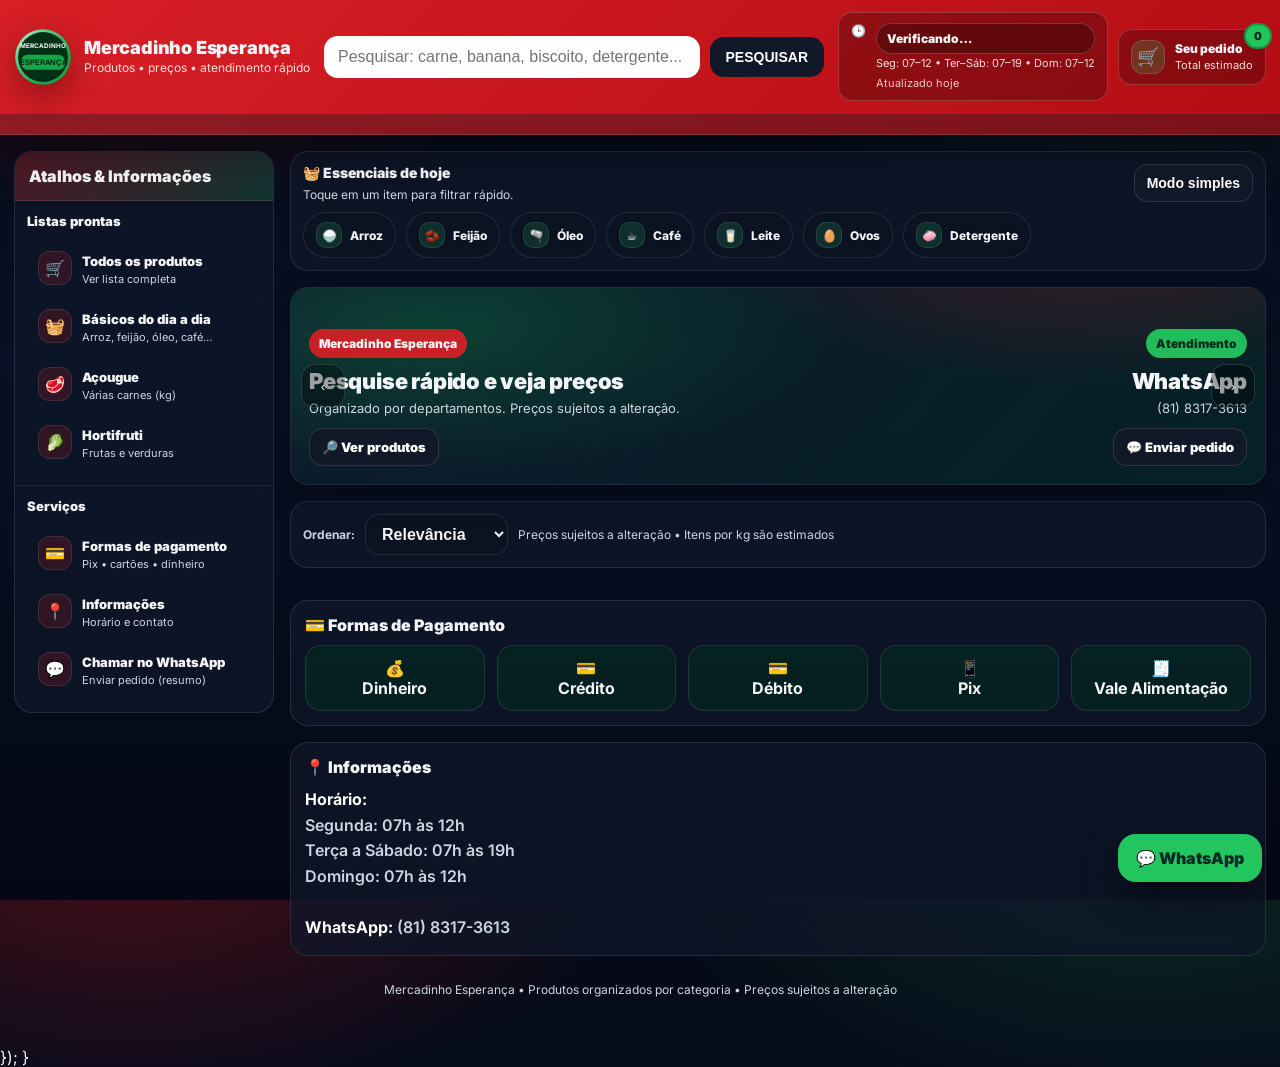
==== commit 8fed5712: "Update print statement to say 'Goodbye World'" ====
--- a/index.html
+++ b/index.html
@@ -3,8 +3,19 @@
 <head>
 <meta charset="utf-8" />
 <meta name="viewport" content="width=device-width, initial-scale=1" />
-<meta name="theme-color" content="#b30d13" />
+
 <title>Mercadinho Esperança</title>
+
+<!-- PWA (GitHub Pages: precisa do nome do repo no caminho) -->
+<link rel="manifest" href="/Mercadinho-Espera-a/manifest.webmanifest">
+<meta name="theme-color" content="#16a34a">
+
+<meta name="apple-mobile-web-app-capable" content="yes">
+<meta name="apple-mobile-web-app-status-bar-style" content="black-translucent">
+<meta name="apple-mobile-web-app-title" content="Mercadinho Esperança">
+
+<link rel="icon" href="/Mercadinho-Espera-a/icons/icon-192.png">
+<link rel="apple-touch-icon" href="/Mercadinho-Espera-a/icons/icon-192.png">
 
 <!-- Fonte moderna (mais profissional) -->
 <link rel="preconnect" href="https://fonts.googleapis.com">
@@ -1264,14 +1275,13 @@
   {key:"Hortifruti", icon:"🥬", subs:["Frutas","Verduras","Legumes","Temperos"]},
   {key:"Bebidas", icon:"🥤", subs:["Água","Refrigerantes","Sucos","Cervejas","Energéticos"]},
   {key:"Limpeza", icon:"🧼", subs:["Lavanderia","Cozinha","Casa","Sacos de lixo"]},
-  {key:"Higiene & Cuidados", icon:"🪥", subs:["Banho","Cabelo","Dental","Papel","Feminino"]},
+  {key:"Higiene & Cuidados", icon:"🪥", subs:["Banho","Cabelo","Dental","Papel","Feminino"]}
 ];
 
 /* ==========================
    PRODUTOS (SUA LISTA)
    ========================== */
 const produtos = [
-  // BÁSICOS
   {nome:"Arroz 5kg", preco:25.00, cat:"Básicos", sub:"Arroz", un:"pacote"},
   {nome:"Arroz 1kg", preco:5.80, cat:"Básicos", sub:"Arroz", un:"pacote"},
   {nome:"Arroz parboilizado 1kg", preco:6.40, cat:"Básicos", sub:"Arroz", un:"pacote"},
@@ -1287,7 +1297,6 @@
   {nome:"Farinha de Milho (flocão) 500g", preco:3.60, cat:"Básicos", sub:"Farinha", un:"pacote"},
   {nome:"Cuscuz (flocão) 500g", preco:3.60, cat:"Básicos", sub:"Farinha", un:"pacote"},
 
-  // MERCEARIA
   {nome:"Biscoito Cream Cracker", preco:4.50, cat:"Mercearia", sub:"Biscoitos", un:"pacote"},
   {nome:"Biscoito Recheado", preco:3.90, cat:"Mercearia", sub:"Biscoitos", un:"pacote"},
   {nome:"Macarrão Espaguete 500g", preco:3.80, cat:"Mercearia", sub:"Massas", un:"pacote"},
@@ -1316,7 +1325,6 @@
   {nome:"Pão de forma", preco:7.50, cat:"Mercearia", sub:"Biscoitos", un:"pacote"},
   {nome:"Bolo pronto", preco:6.90, cat:"Mercearia", sub:"Doces", un:"unid."},
 
-  // FRIOS & LATICÍNIOS
   {nome:"Mortadela (kg)", preco:12.90, cat:"Frios & Laticínios", sub:"Mortadela", un:"kg", obs:"Preço por kg"},
   {nome:"Presunto (kg)", preco:28.90, cat:"Frios & Laticínios", sub:"Presunto", un:"kg", obs:"Preço por kg"},
   {nome:"Queijo Mussarela (kg)", preco:39.90, cat:"Frios & Laticínios", sub:"Queijos", un:"kg", obs:"Preço por kg"},
@@ -1329,7 +1337,6 @@
   {nome:"Leite condensado", preco:6.90, cat:"Frios & Laticínios", sub:"Iogurte", un:"unid."},
   {nome:"Salsicha (pacote)", preco:9.90, cat:"Frios & Laticínios", sub:"Presunto", un:"pacote"},
 
-  // AÇOUGUE
   {nome:"Carne Bovina 1ª (kg)", preco:39.90, cat:"Açougue", sub:"Bovina", un:"kg", obs:"Preço por kg"},
   {nome:"Carne Bovina 2ª (kg)", preco:32.90, cat:"Açougue", sub:"Bovina", un:"kg", obs:"Preço por kg"},
   {nome:"Acém (kg)", preco:29.90, cat:"Açougue", sub:"Bovina", un:"kg", obs:"Preço por kg"},
@@ -1349,7 +1356,6 @@
   {nome:"Bacon (kg)", preco:34.90, cat:"Açougue", sub:"Suína", un:"kg", obs:"Preço por kg"},
   {nome:"Peixe (kg)", preco:29.90, cat:"Açougue", sub:"Peixes", un:"kg", obs:"Preço por kg"},
 
-  // HORTIFRUTI
   {nome:"Banana (kg)", preco:4.60, cat:"Hortifruti", sub:"Frutas", un:"kg"},
   {nome:"Maçã (kg)", preco:6.20, cat:"Hortifruti", sub:"Frutas", un:"kg"},
   {nome:"Laranja (kg)", preco:3.90, cat:"Hortifruti", sub:"Frutas", un:"kg"},
@@ -1367,7 +1373,6 @@
   {nome:"Cebolinha (maço)", preco:2.00, cat:"Hortifruti", sub:"Temperos", un:"maço"},
   {nome:"Alho (100g)", preco:3.50, cat:"Hortifruti", sub:"Temperos", un:"100g"},
 
-  // BEBIDAS
   {nome:"Água mineral 500ml", preco:2.50, cat:"Bebidas", sub:"Água", un:"unid."},
   {nome:"Água mineral 1,5L", preco:4.50, cat:"Bebidas", sub:"Água", un:"unid."},
   {nome:"Refrigerante 2L", preco:7.99, cat:"Bebidas", sub:"Refrigerantes", un:"unid."},
@@ -1381,7 +1386,6 @@
   {nome:"Chá gelado", preco:4.80, cat:"Bebidas", sub:"Sucos", un:"unid."},
   {nome:"Água de coco", preco:6.50, cat:"Bebidas", sub:"Sucos", un:"unid."},
 
-  // LIMPEZA
   {nome:"Detergente", preco:2.80, cat:"Limpeza", sub:"Cozinha", un:"unid."},
   {nome:"Sabão em pó", preco:12.90, cat:"Limpeza", sub:"Lavanderia", un:"unid."},
   {nome:"Água sanitária", preco:3.40, cat:"Limpeza", sub:"Casa", un:"unid."},
@@ -1397,7 +1401,6 @@
   {nome:"Lustra móveis", preco:10.90, cat:"Limpeza", sub:"Casa", un:"unid."},
   {nome:"Papel toalha", preco:7.50, cat:"Limpeza", sub:"Cozinha", un:"pacote"},
 
-  // HIGIENE
   {nome:"Sabonete", preco:2.20, cat:"Higiene & Cuidados", sub:"Banho", un:"unid."},
   {nome:"Shampoo", preco:14.50, cat:"Higiene & Cuidados", sub:"Cabelo", un:"unid."},
   {nome:"Condicionador", preco:14.50, cat:"Higiene & Cuidados", sub:"Cabelo", un:"unid."},
@@ -1408,7 +1411,7 @@
   {nome:"Papel lenço", preco:6.50, cat:"Higiene & Cuidados", sub:"Papel", un:"pacote"},
   {nome:"Desodorante", preco:11.90, cat:"Higiene & Cuidados", sub:"Banho", un:"unid."},
   {nome:"Absorvente", preco:9.90, cat:"Higiene & Cuidados", sub:"Feminino", un:"pacote"},
-  {nome:"Sabonete líquido", preco:12.90, cat:"Higiene & Cuidados", sub:"Banho", un:"unid."},
+  {nome:"Sabonete líquido", preco:12.90, cat:"Higiene & Cuidados", sub:"Banho", un:"unid."}
 ];
 
 /* ==========================
@@ -1469,15 +1472,12 @@
   cartbarSub.textContent = `${count} item${count===1?"":"s"} • ${money(total)}`;
   cartTotalEl.textContent = money(total);
 
-  // atualiza link do WhatsApp flutuante (sempre com resumo)
   const link = buildWhatsLink();
   whatsFloat.href = link;
 
-  // CTA do carrossel também
   const cta = document.getElementById("ctaWhats");
   if(cta) cta.onclick = ()=> window.open(link,"_blank");
 
-  // hint: se tiver kg no carrinho, mantem; senão fica menor (opcional)
   let temKg = false;
   for(const [idx,qty] of cart.entries()){
     const p = produtos[idx];
@@ -1493,14 +1493,12 @@
   else cart.set(idx, qty);
   syncCartUI();
 
-  // atualiza qty no card
   const qtyEl = document.querySelector(`[data-qty="${idx}"]`);
   if(qtyEl) qtyEl.textContent = String(cart.get(idx) || 0);
 }
 function inc(idx){
   setQty(idx, (cart.get(idx)||0)+1);
 
-  // micro feedback (profissional)
   const badge = (window.innerWidth<=980) ? cartCountMobile : cartCountEl;
   badge.style.transform = "scale(1.2)";
   setTimeout(()=>badge.style.transform="scale(1)",120);
@@ -1653,7 +1651,6 @@
     grid.appendChild(card);
   });
 
-  // bind steppers
   document.querySelectorAll("[data-inc]").forEach(b=>{
     b.onclick=()=>inc(Number(b.getAttribute("data-inc")));
   });
@@ -1750,7 +1747,6 @@
 
 /* ==========================
    WHATSAPP PROFISSIONAL
-   - gera resumo + total estimado
    ========================== */
 function buildWhatsMessage(){
   const count = cartCountTotal();
@@ -1762,7 +1758,6 @@
   lines.push(`Olá! Quero fazer um pedido (estimado):`);
   lines.push(``);
 
-  // ordena por categoria e nome pra ficar bonito
   const items = Array.from(cart.entries())
     .map(([idx,qty])=>({idx,qty,p:produtos[idx]}))
     .filter(x=>x.p && x.qty>0)
@@ -1786,13 +1781,11 @@
   return `https://wa.me/${WHATS_NUMBER}?text=${text}`;
 }
 
-/* clique no WhatsApp flutuante sempre manda resumo */
 whatsFloat.onclick = (e)=>{
   e.preventDefault();
   window.open(buildWhatsLink(), "_blank");
 };
 
-/* sidebar Whats */
 document.getElementById("goWhatsappSide").onclick=()=>{
   window.open(buildWhatsLink(), "_blank");
 };
@@ -1817,7 +1810,6 @@
   const lines = [];
   let total = 0;
 
-  // mantém ordem bonita
   const items = Array.from(cart.entries())
     .map(([idx,qty])=>({idx,qty,p:produtos[idx]}))
     .filter(x=>x.p && x.qty>0)
@@ -1908,8 +1900,6 @@
 
 /* ==========================
    MOBILE “APP FEEL”
-   - header compacto no scroll
-   - Whats some descendo, aparece subindo
    ========================== */
 let lastY = window.scrollY;
 let ticking = false;
@@ -1953,7 +1943,25 @@
 render();
 syncCartUI();
 onScroll();
+
+/* ==========================
+   PWA: Service Worker (GitHub Pages)
+   ========================== */
+<script>
+if ("serviceWorker" in navigator) {
+  window.addEventListener("load", () => {
+    navigator.serviceWorker
+      .register("./service-worker.js")
+      .then(() => console.log("Service Worker registrado"))
+      .catch((err) => console.log("Erro no Service Worker:", err));
+  });
+}
+</script>
+
+  });
+}
 </script>
 
 </body>
 </html>
+
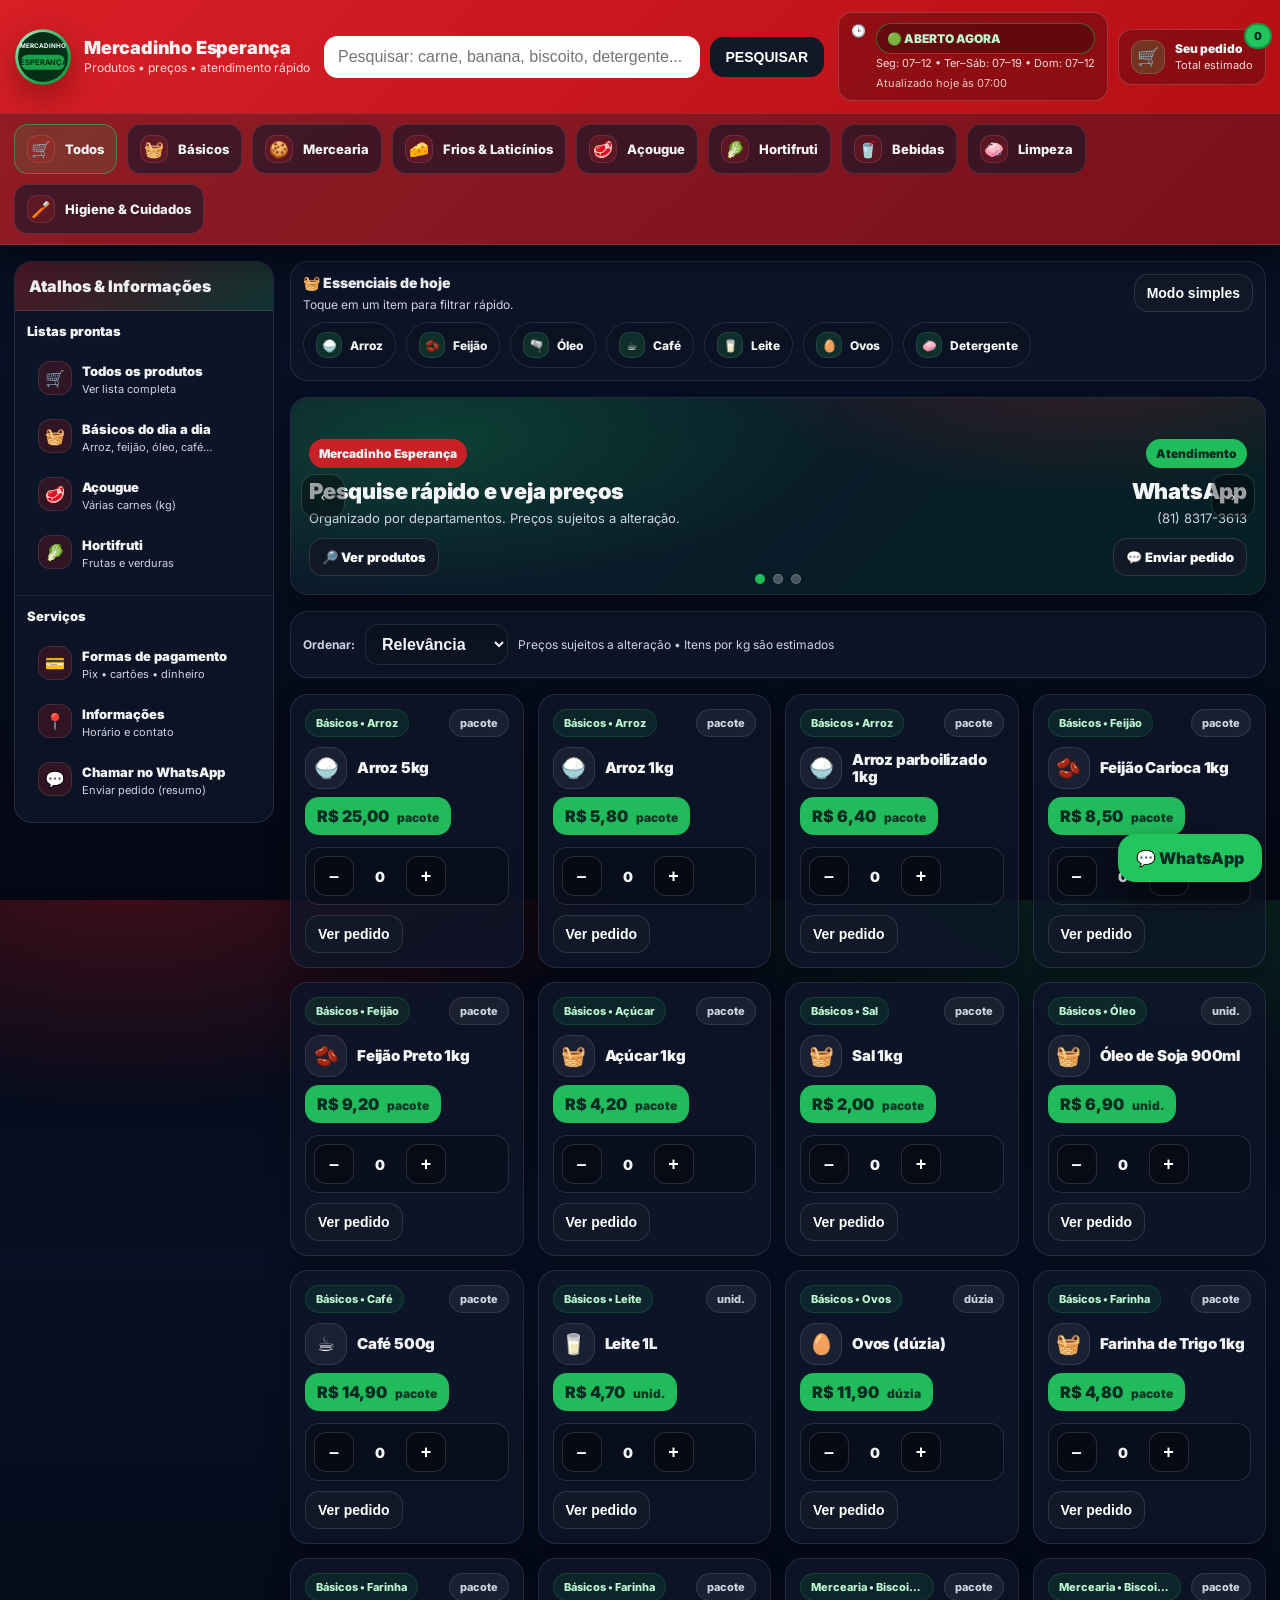
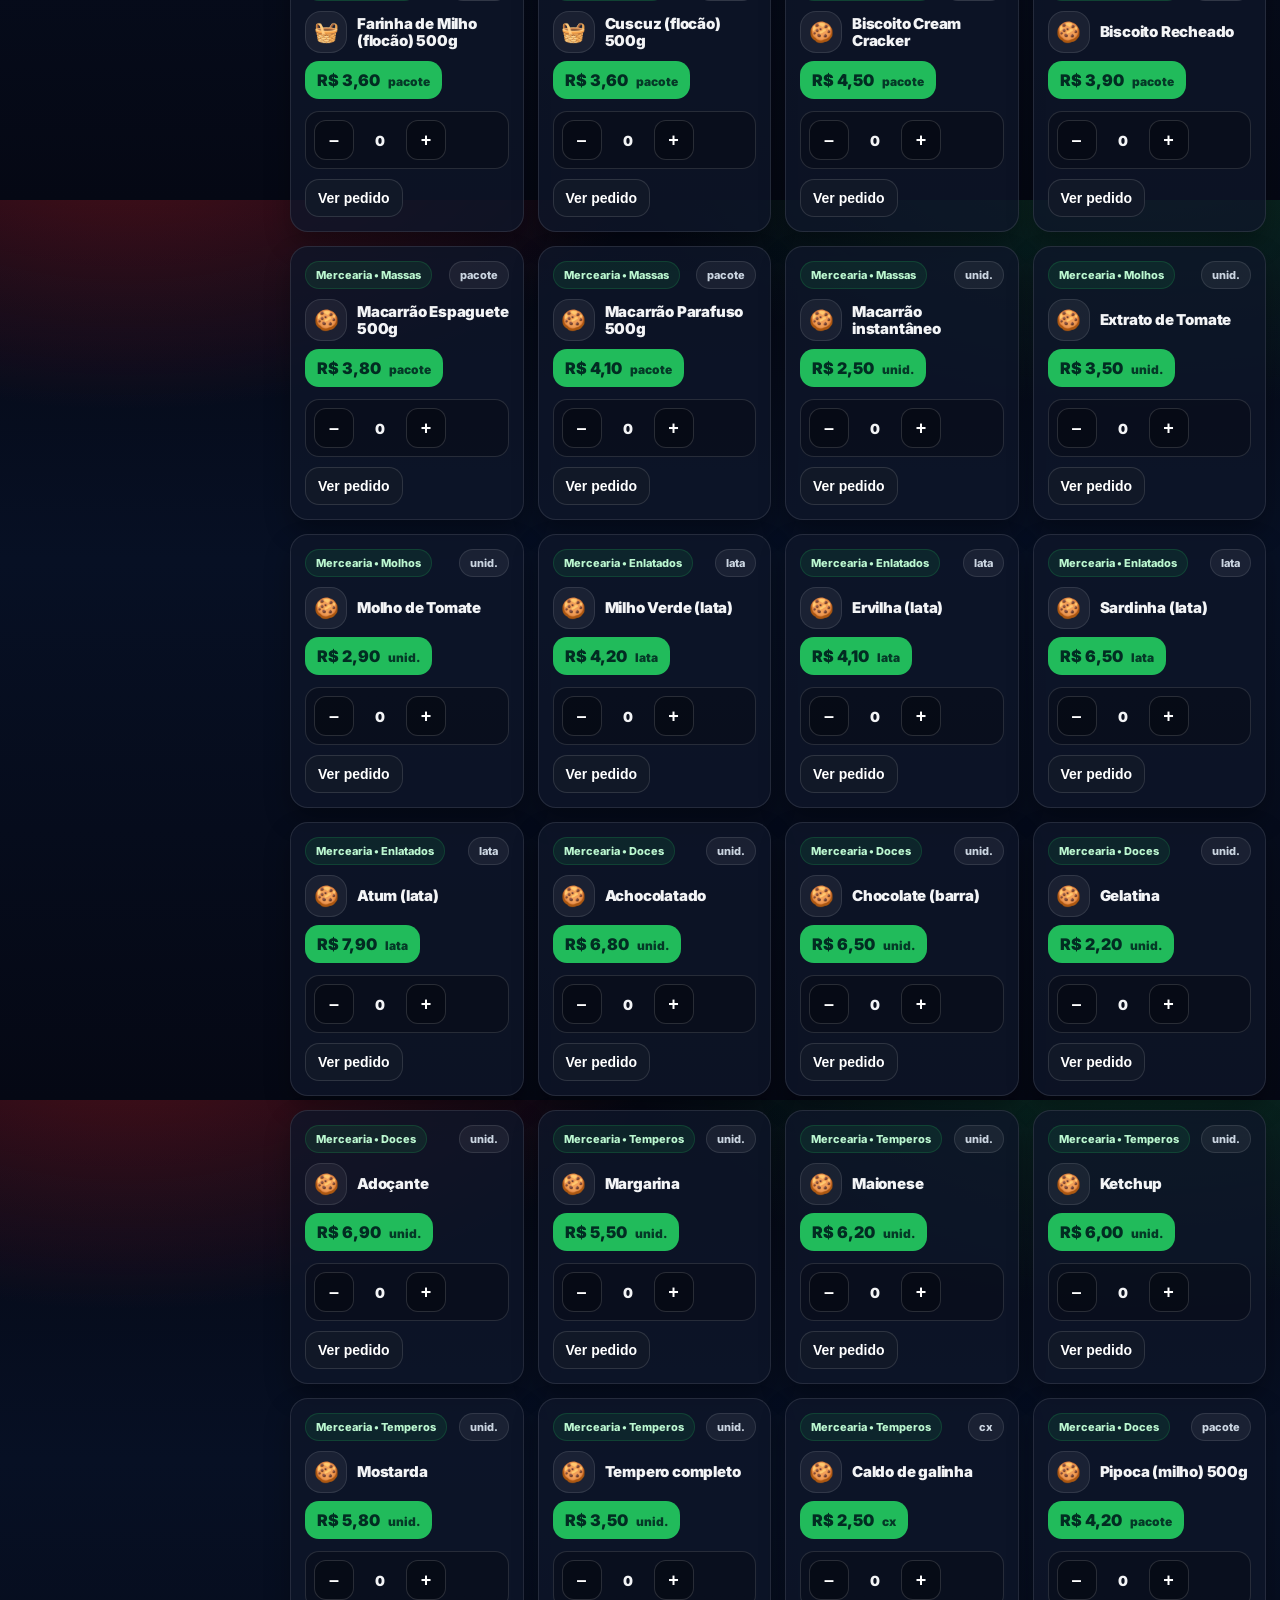
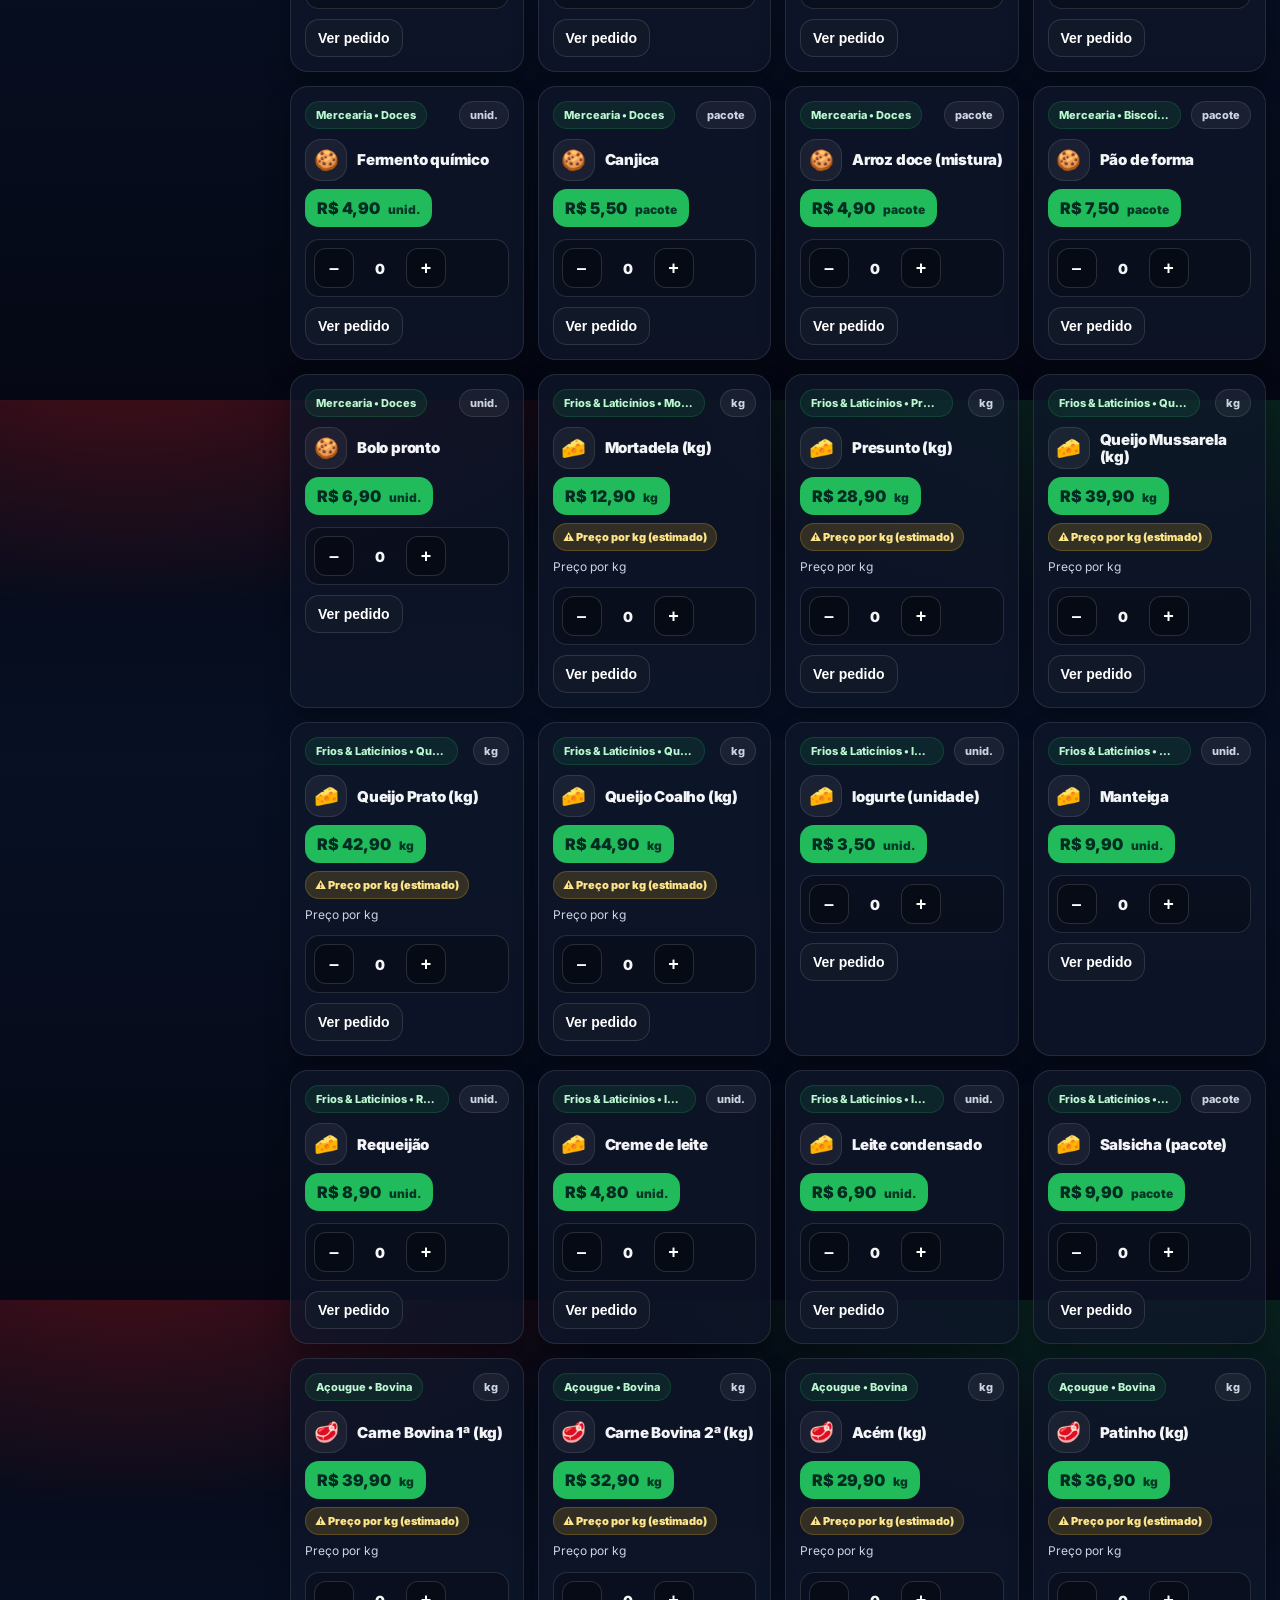
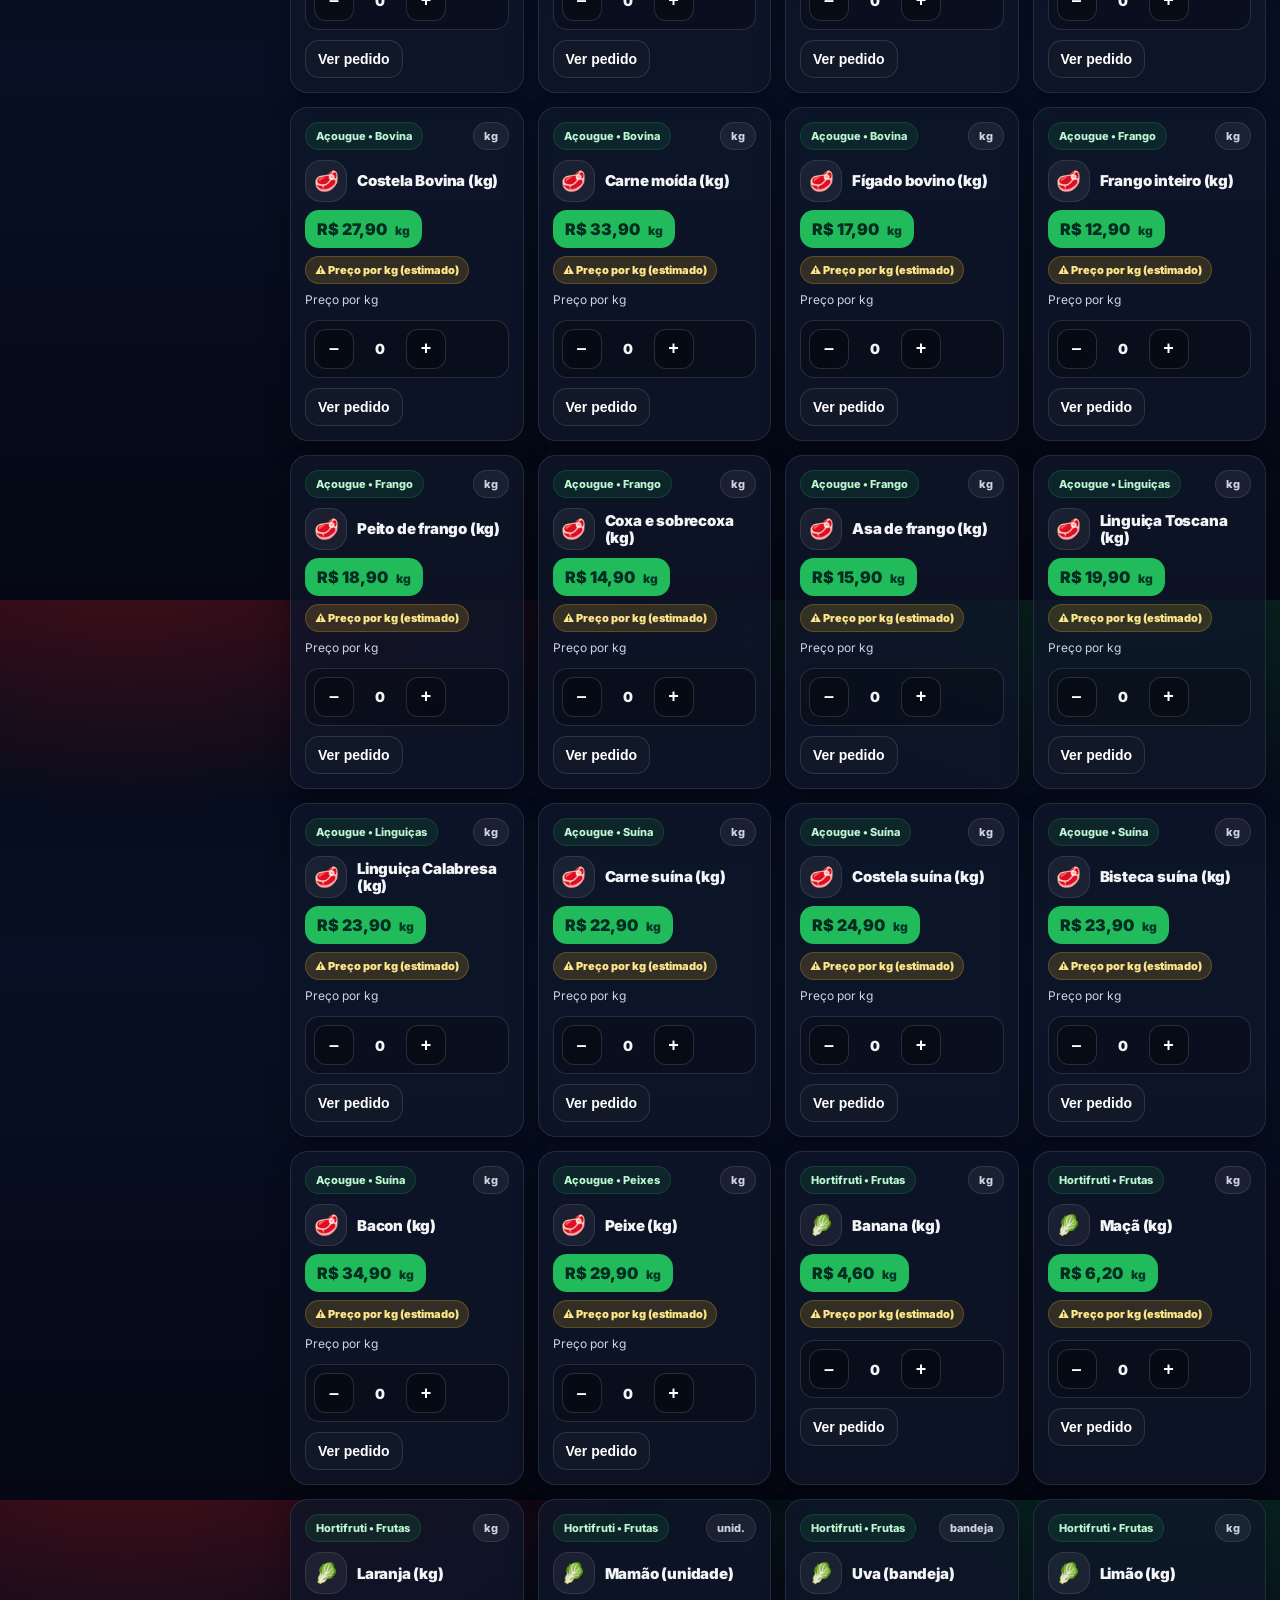
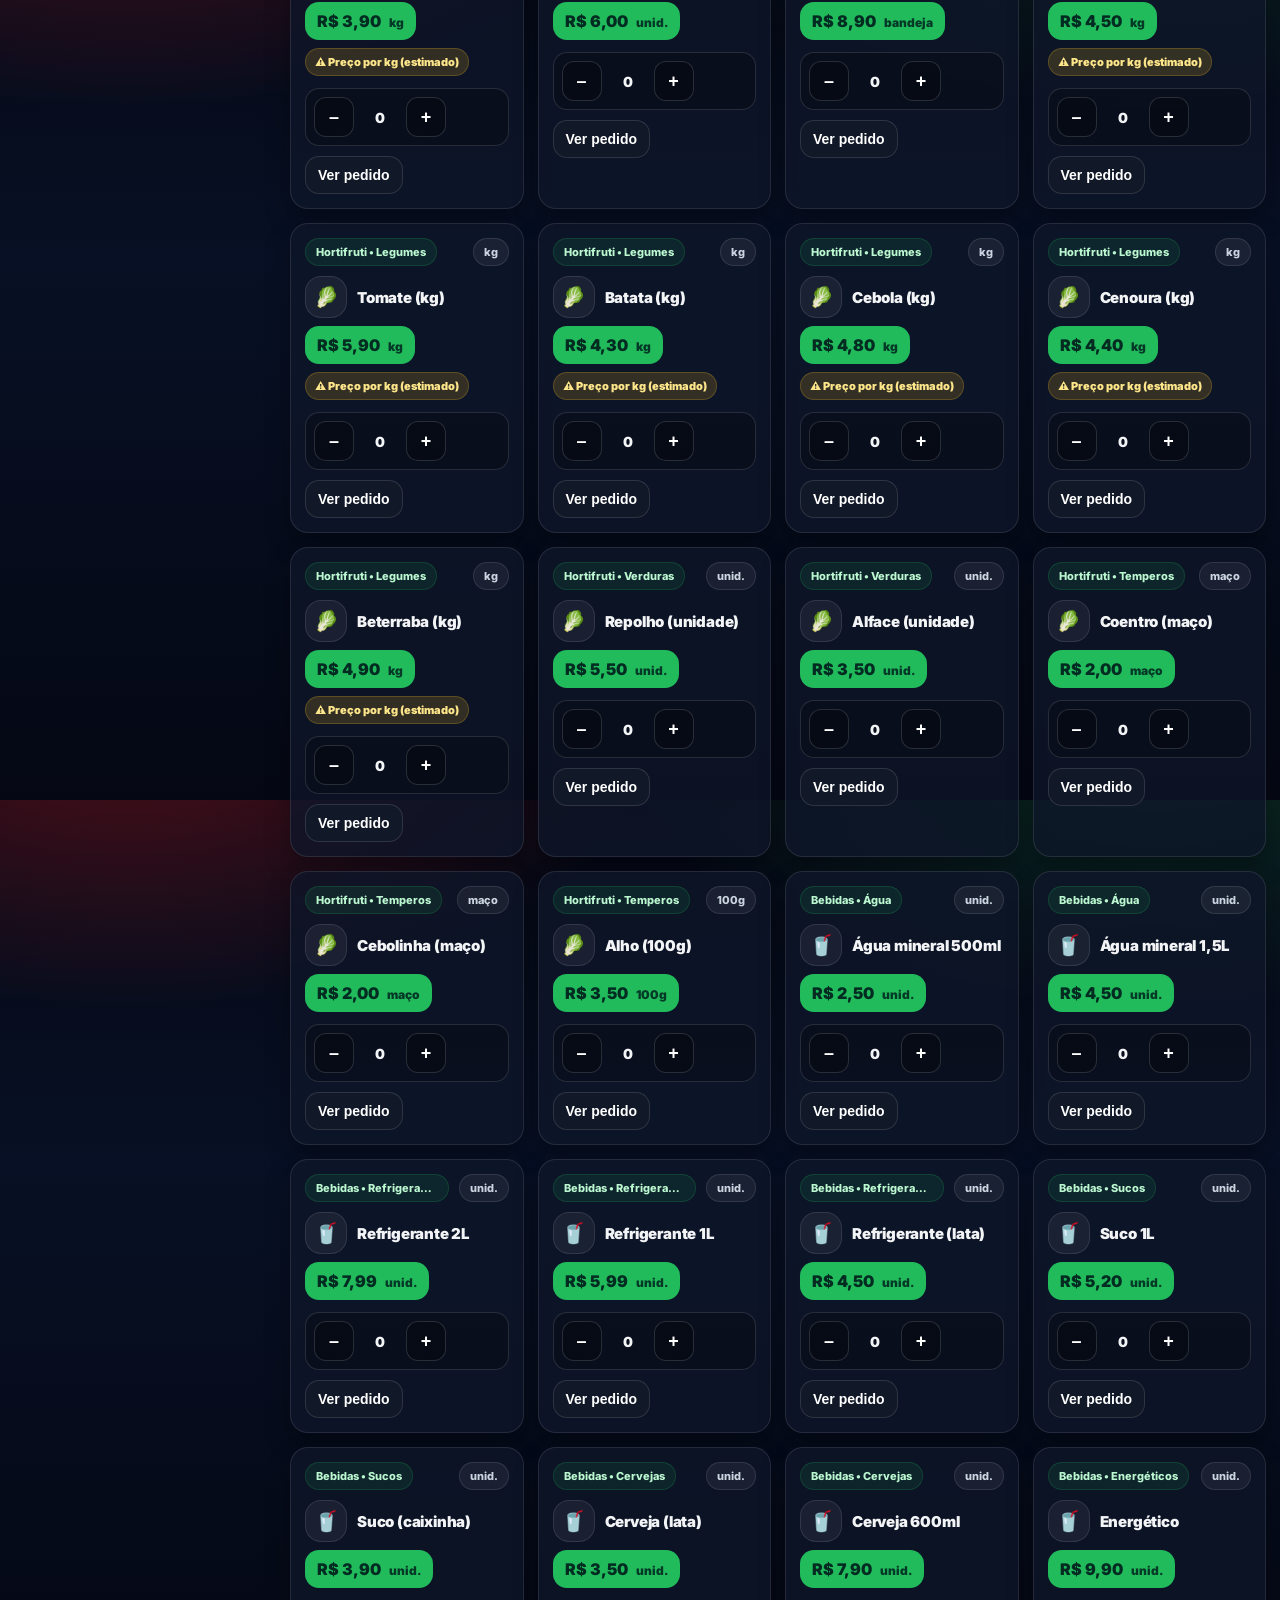
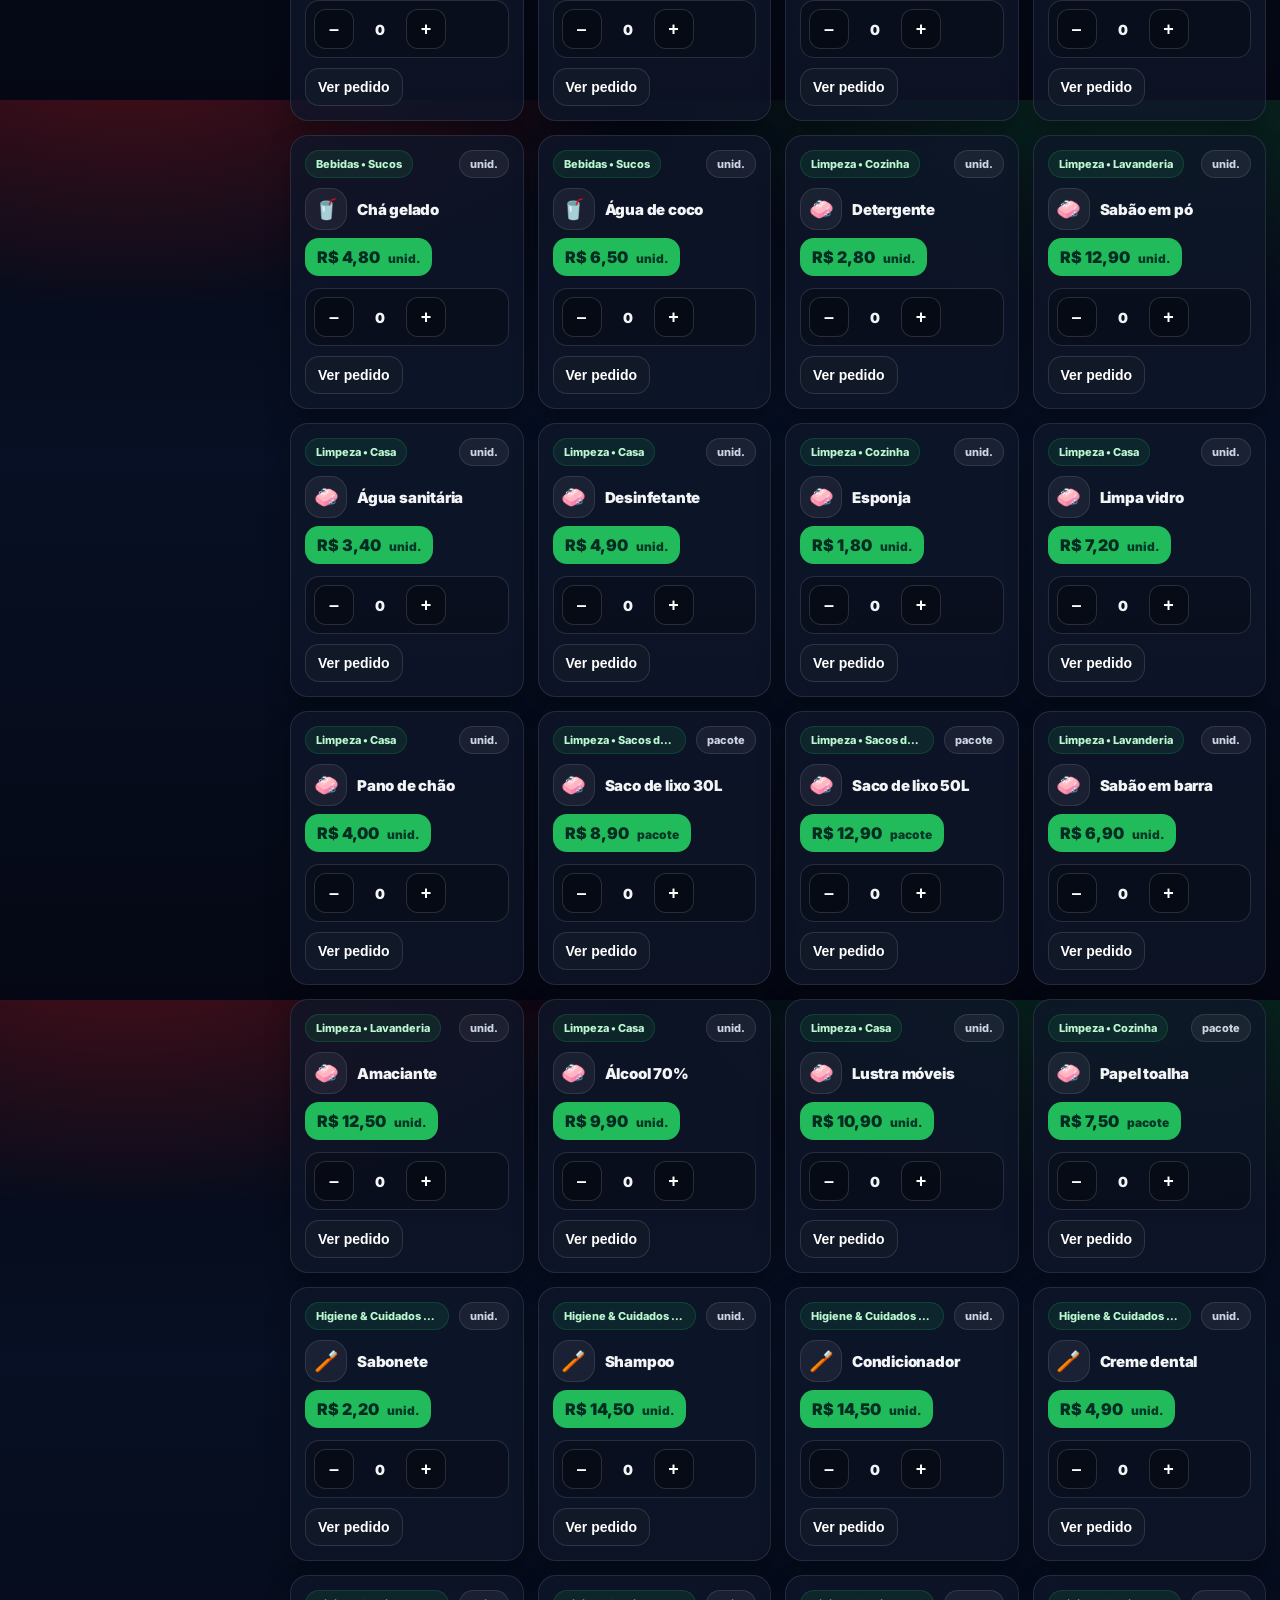
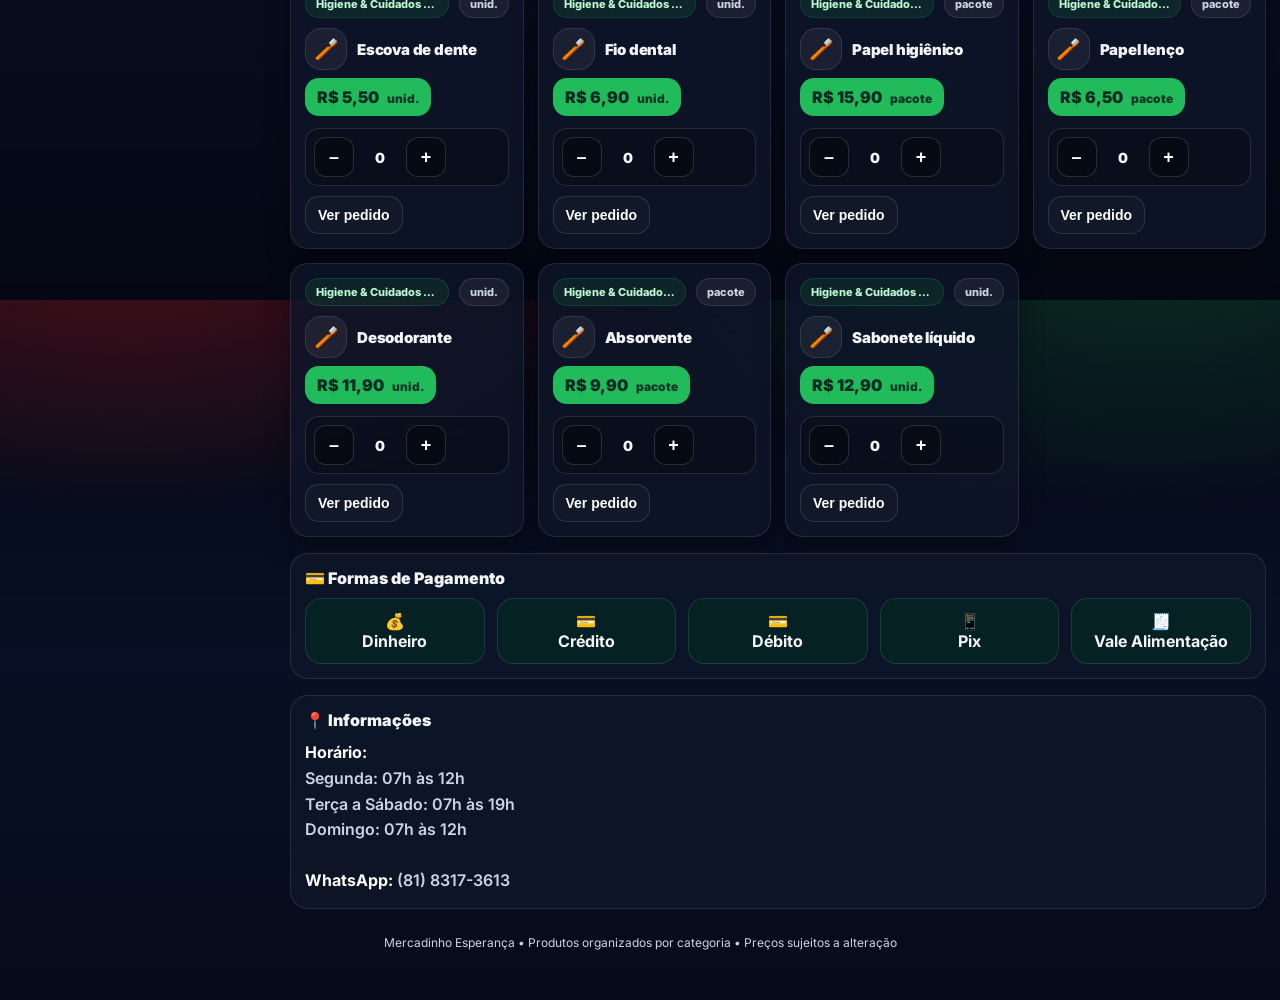
==== commit 762ee027: "Add files via upload" ====
--- a/index.html
+++ b/index.html
@@ -1439,6 +1439,28 @@
    CARRINHO (quantidades reais)
    ========================== */
 const cart = new Map(); // idx -> qty
+const CART_KEY = "mercadinho_cart_v1";
+
+function saveCart(){
+  const arr = Array.from(cart.entries());
+  localStorage.setItem(CART_KEY, JSON.stringify(arr));
+}
+
+function loadCart(){
+  try{
+    const raw = localStorage.getItem(CART_KEY);
+    if(!raw) return;
+    const arr = JSON.parse(raw);
+    if(Array.isArray(arr)){
+      cart.clear();
+      arr.forEach(([idx,qty])=>{
+        if(qty > 0) cart.set(Number(idx), Number(qty));
+      });
+    }
+  }catch(e){
+    console.log("Erro ao carregar carrinho:", e);
+  }
+}
 
 function money(v){
   return "R$ " + v.toFixed(2).replace(".",",");
@@ -1492,6 +1514,7 @@
   if(qty<=0) cart.delete(idx);
   else cart.set(idx, qty);
   syncCartUI();
+  saveCart();
 
   const qtyEl = document.querySelector(`[data-qty="${idx}"]`);
   if(qtyEl) qtyEl.textContent = String(cart.get(idx) || 0);
@@ -1947,21 +1970,12 @@
 /* ==========================
    PWA: Service Worker (GitHub Pages)
    ========================== */
-<script>
 if ("serviceWorker" in navigator) {
   window.addEventListener("load", () => {
-    navigator.serviceWorker
-      .register("./service-worker.js")
-      .then(() => console.log("Service Worker registrado"))
-      .catch((err) => console.log("Erro no Service Worker:", err));
-  });
-}
-</script>
-
+    navigator.serviceWorker.register("/Mercadinho-Espera-a/service-worker.js").catch(console.error);
   });
 }
 </script>
 
 </body>
 </html>
-
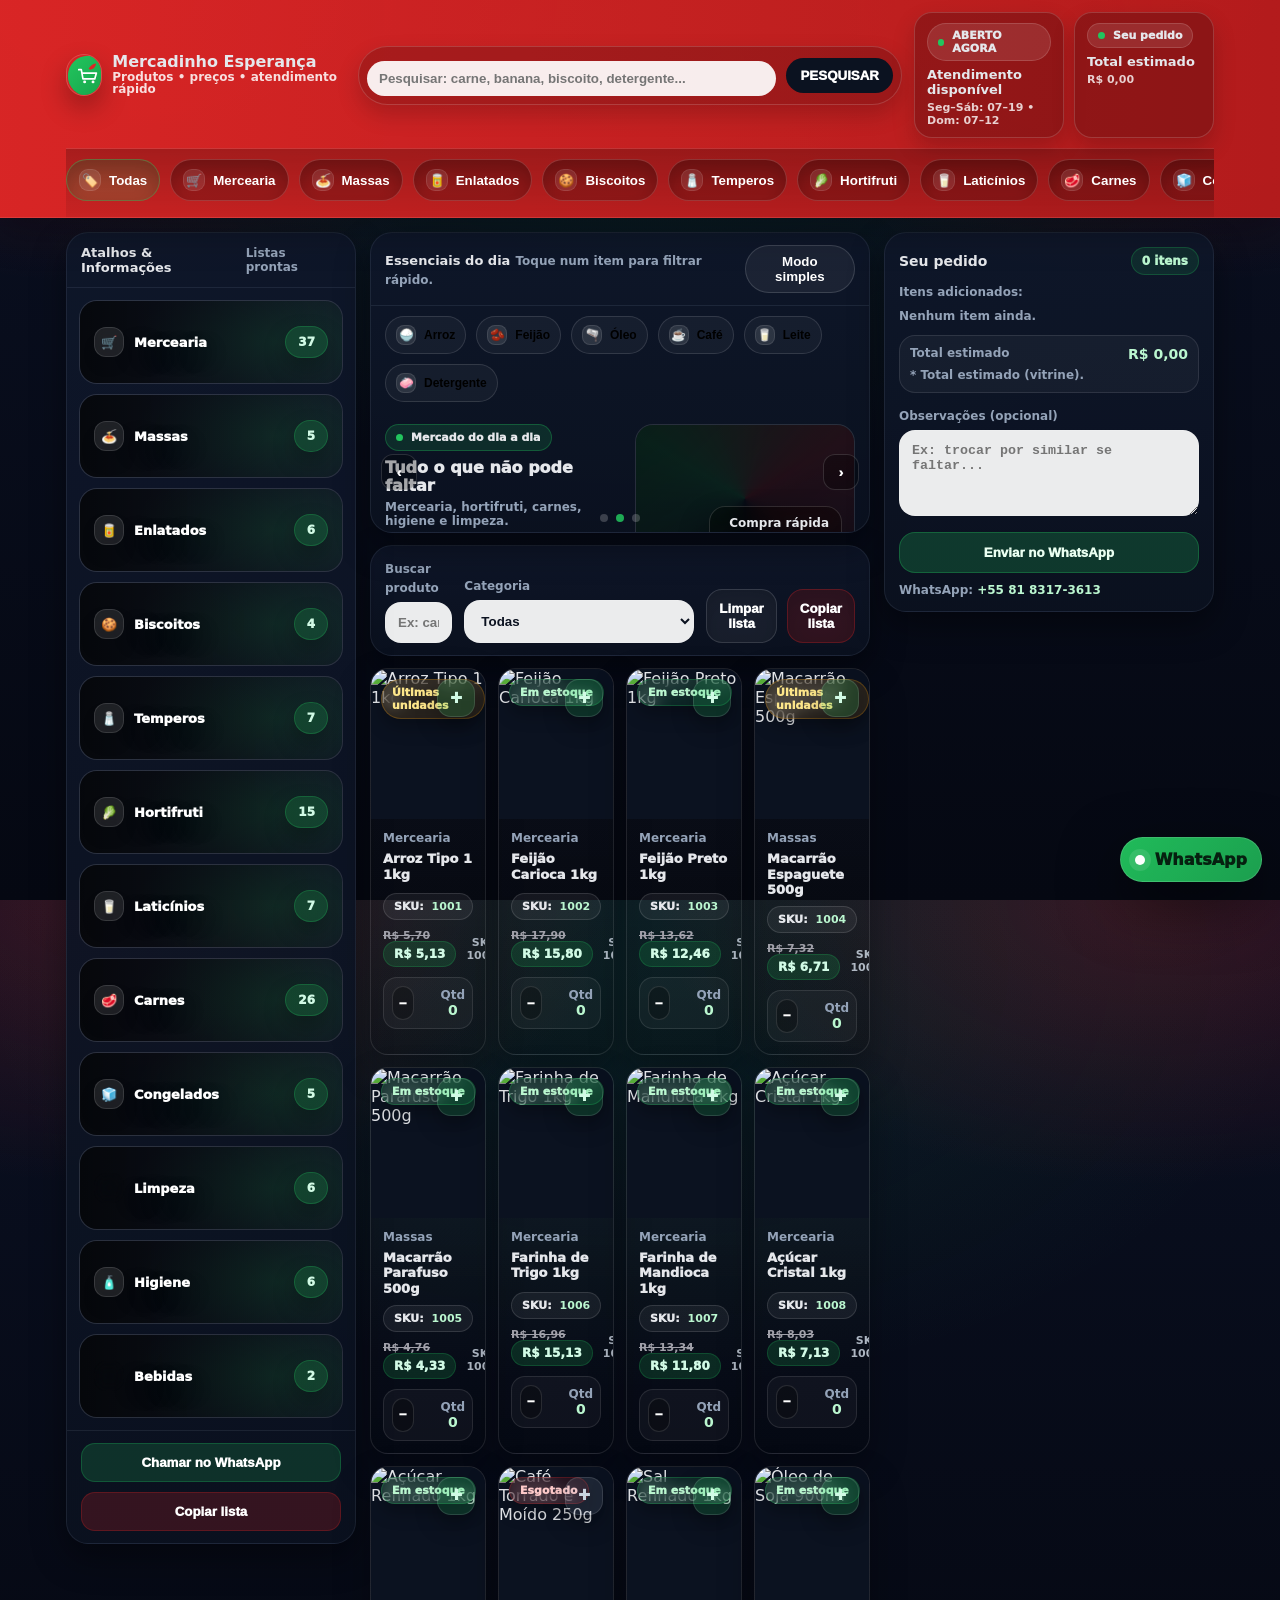
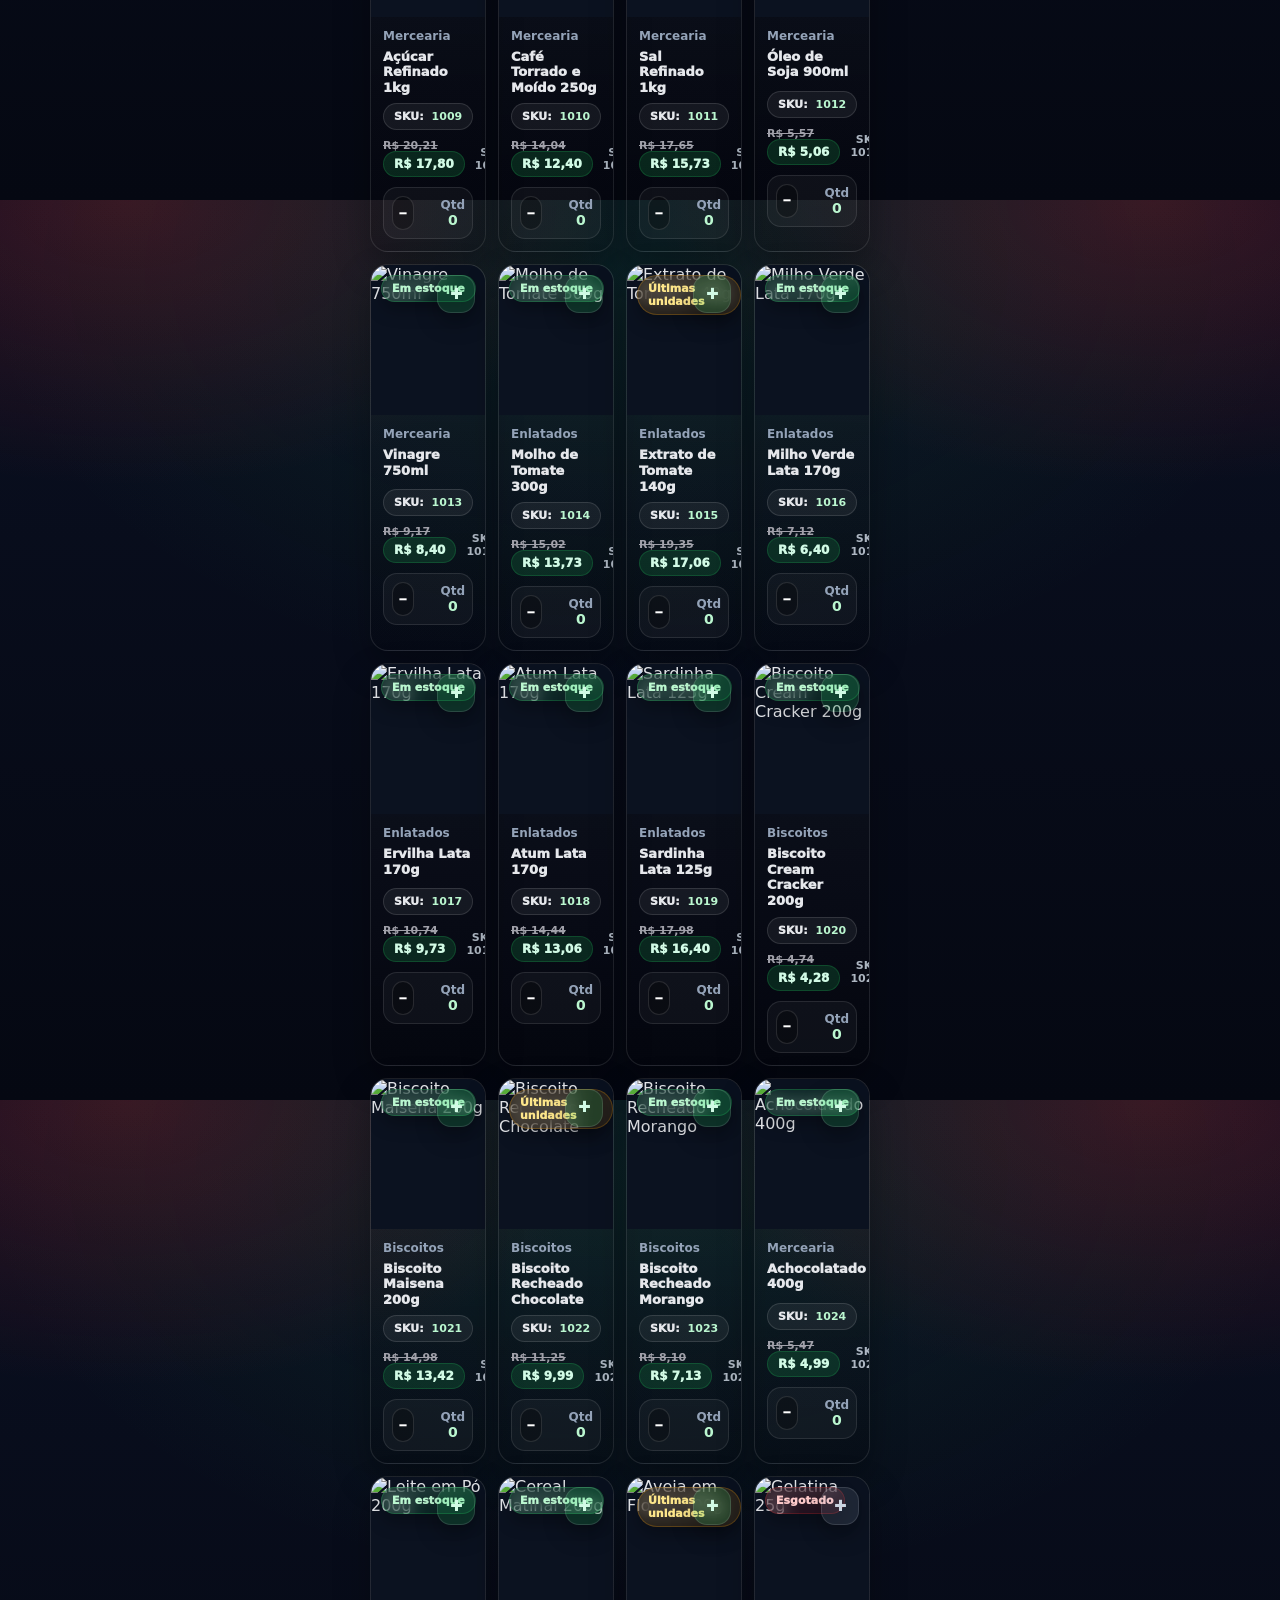
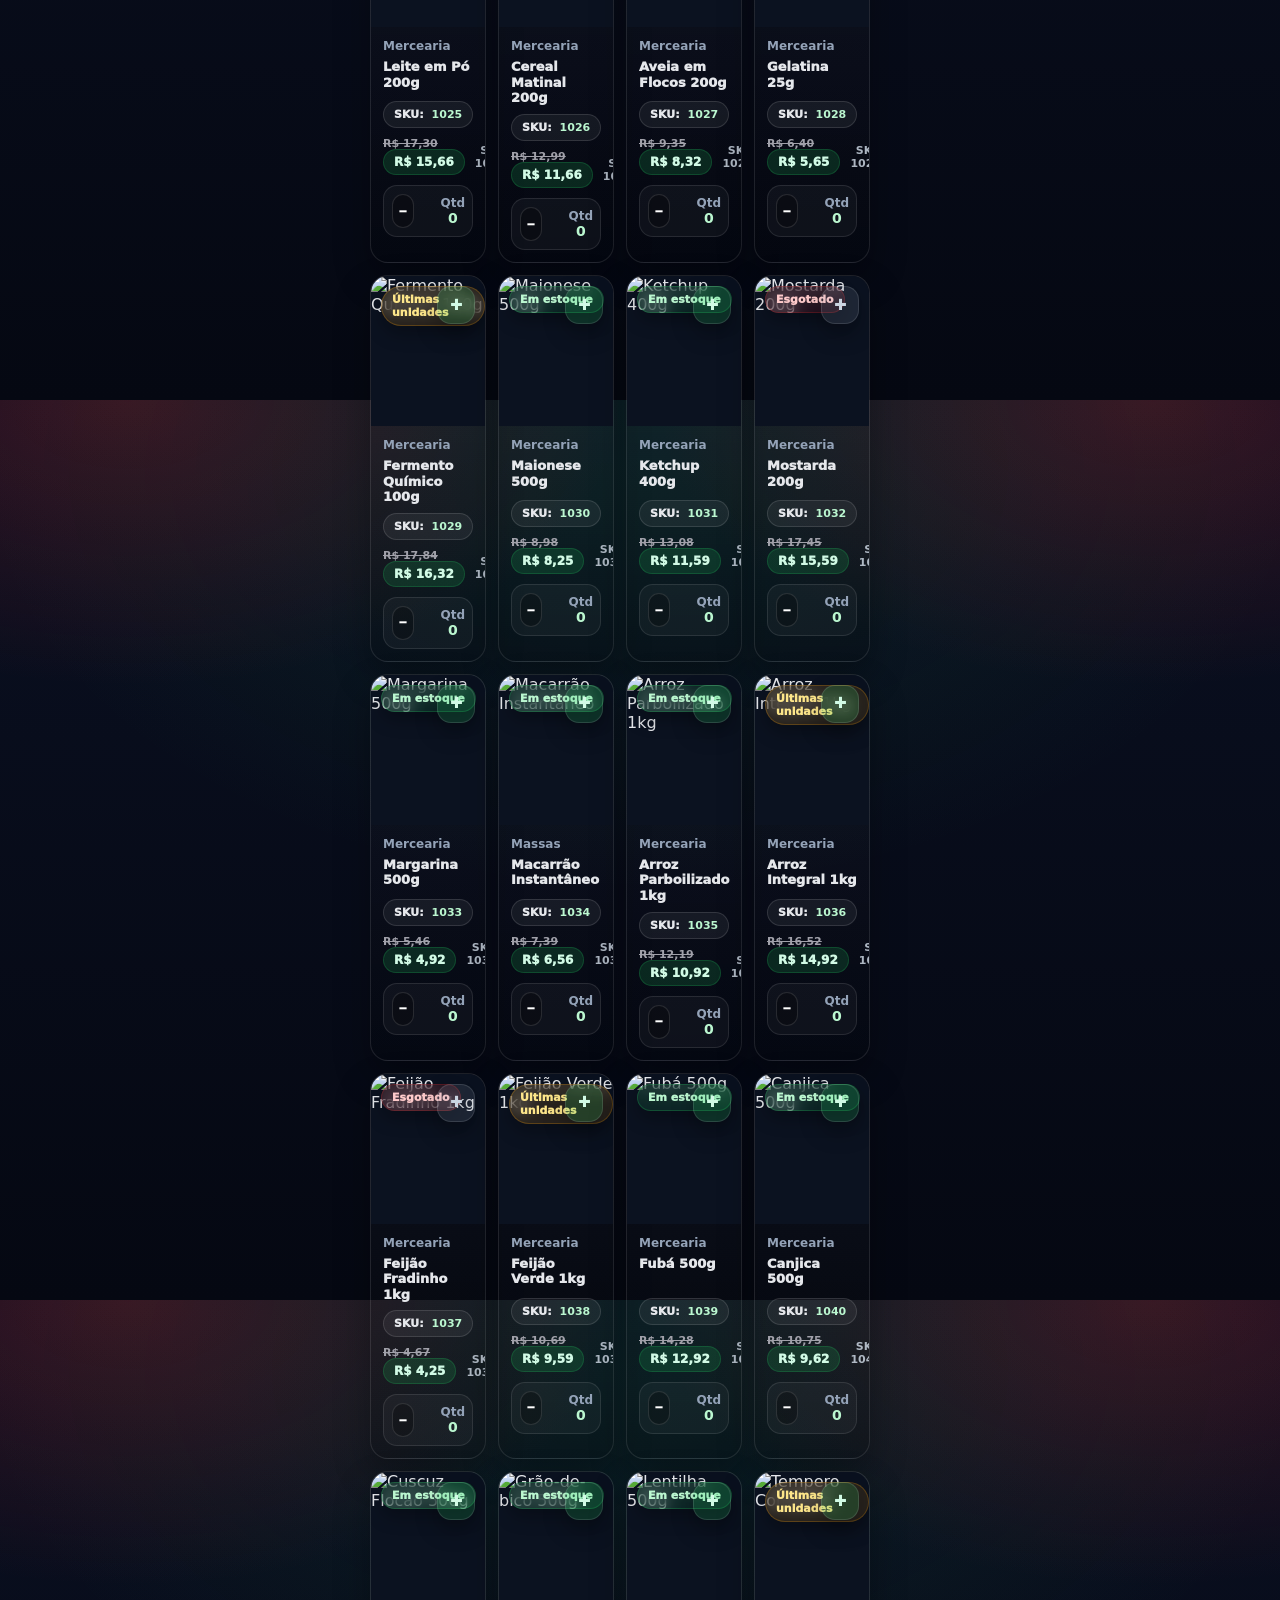
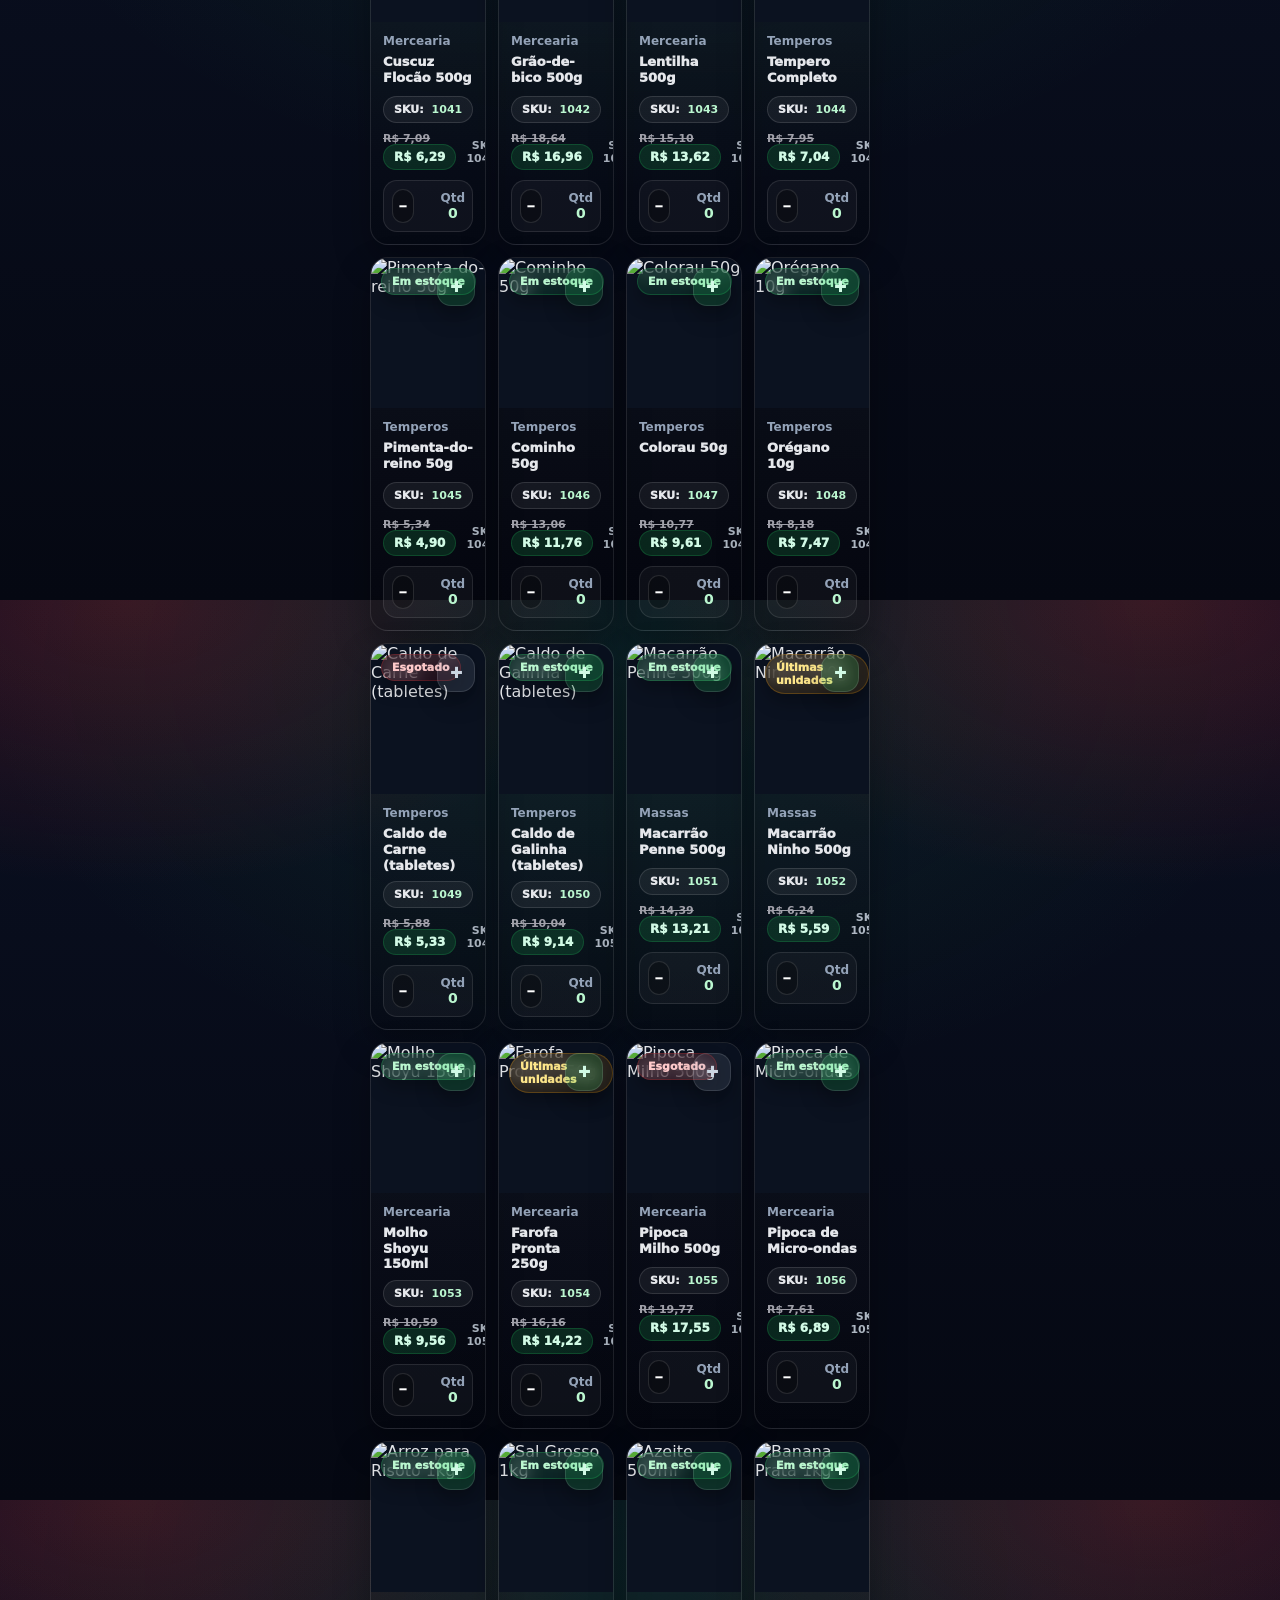
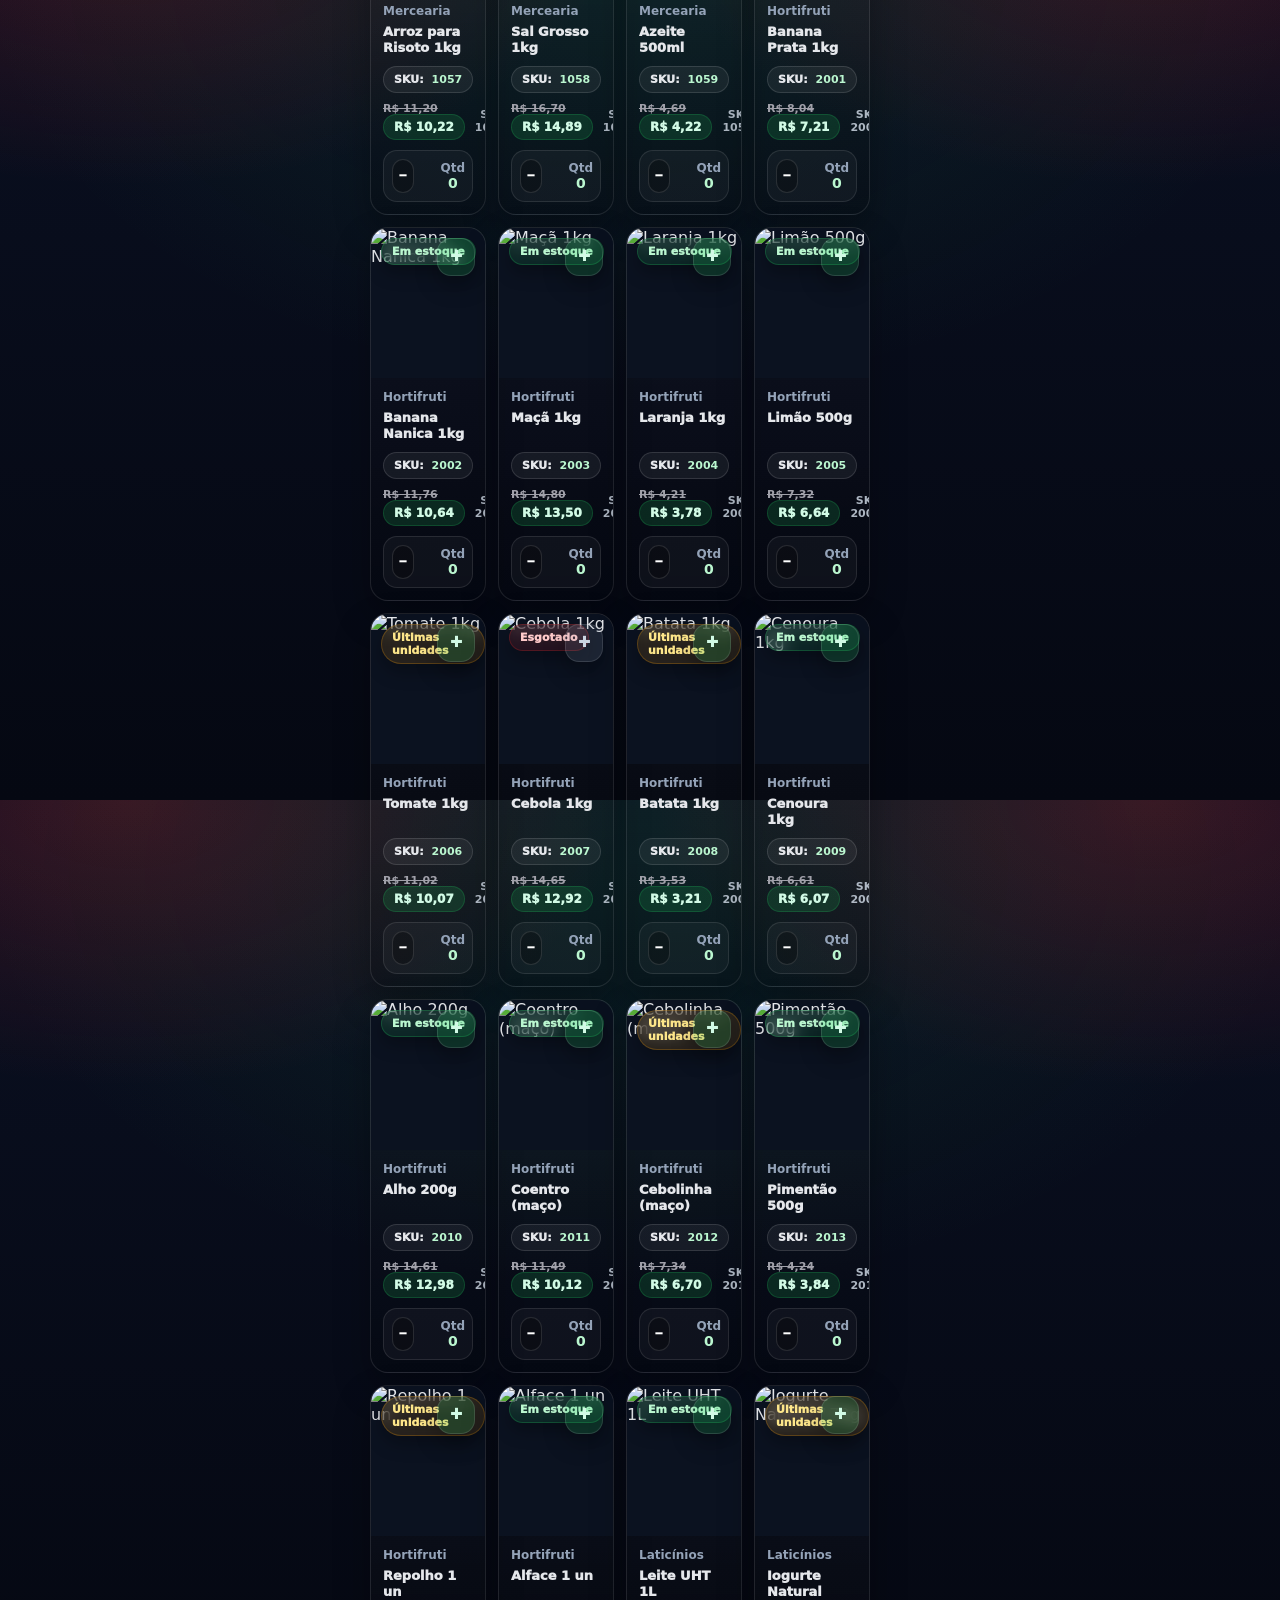
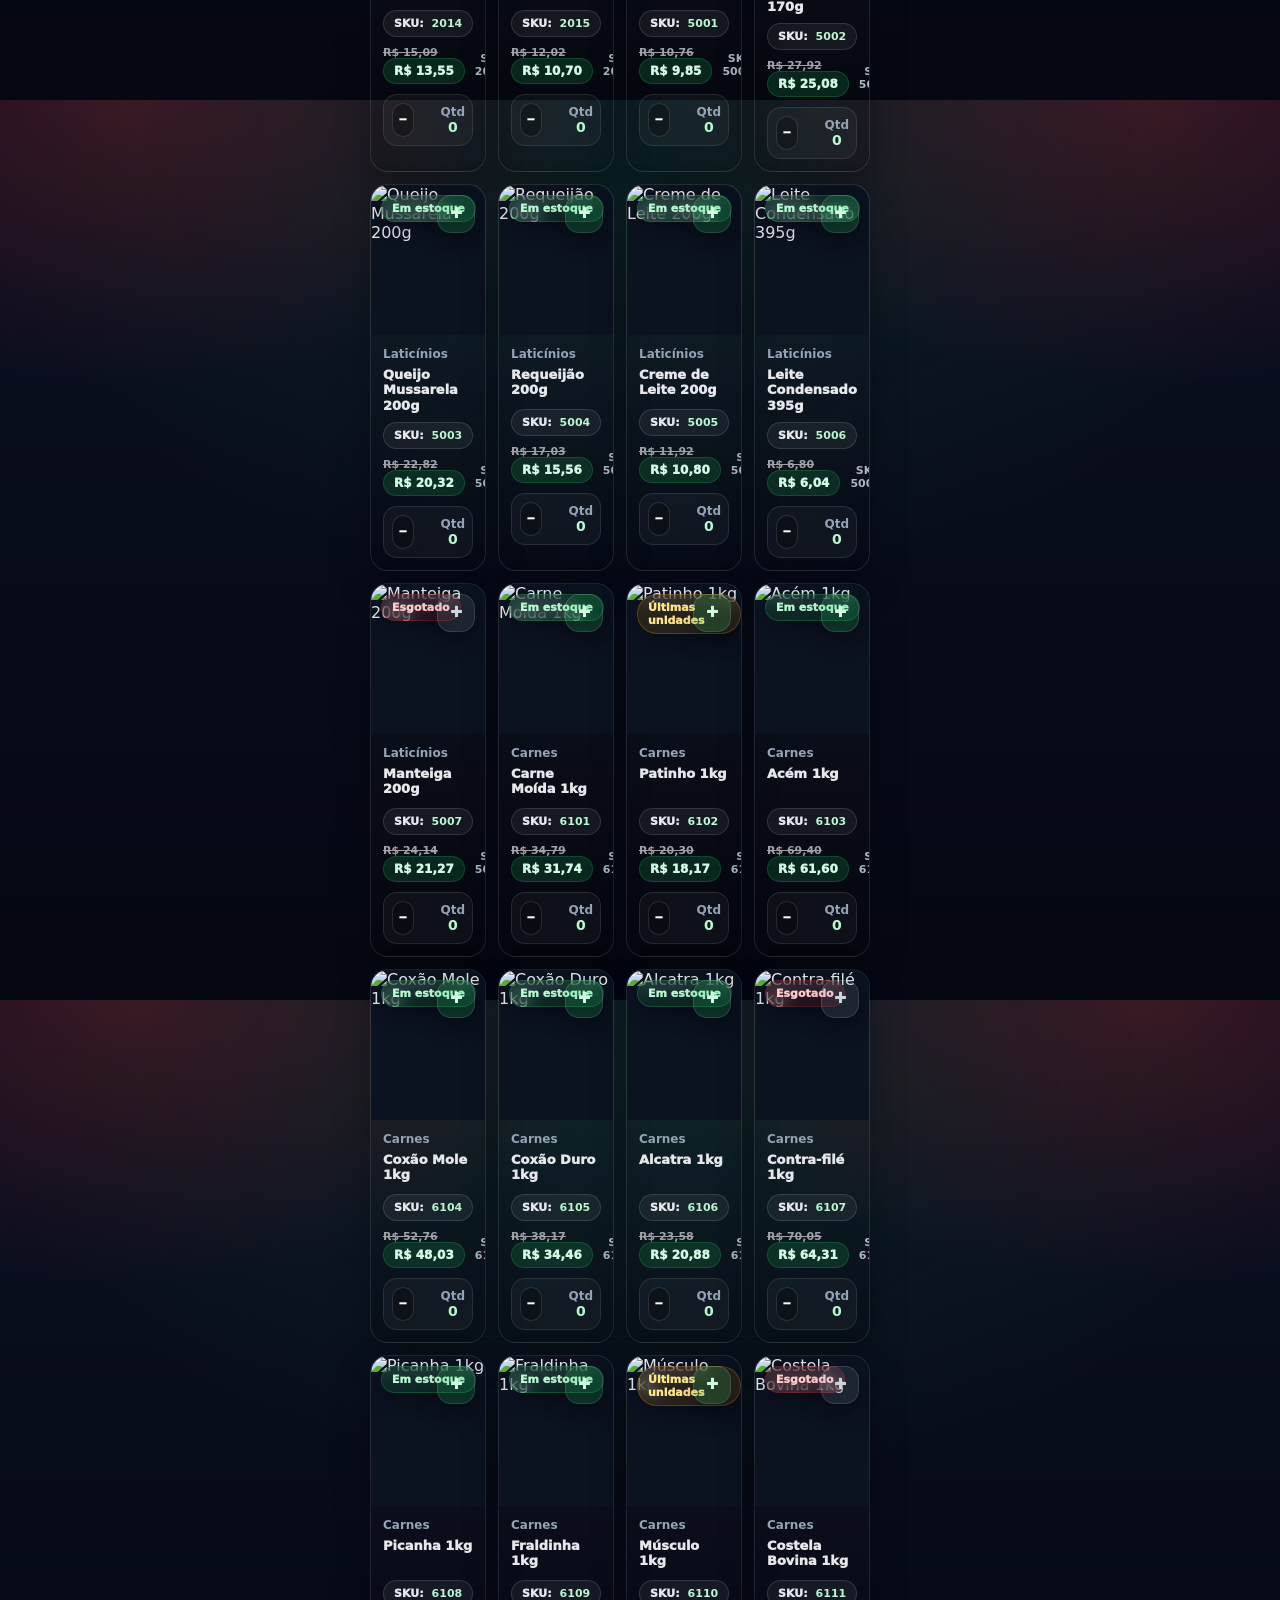
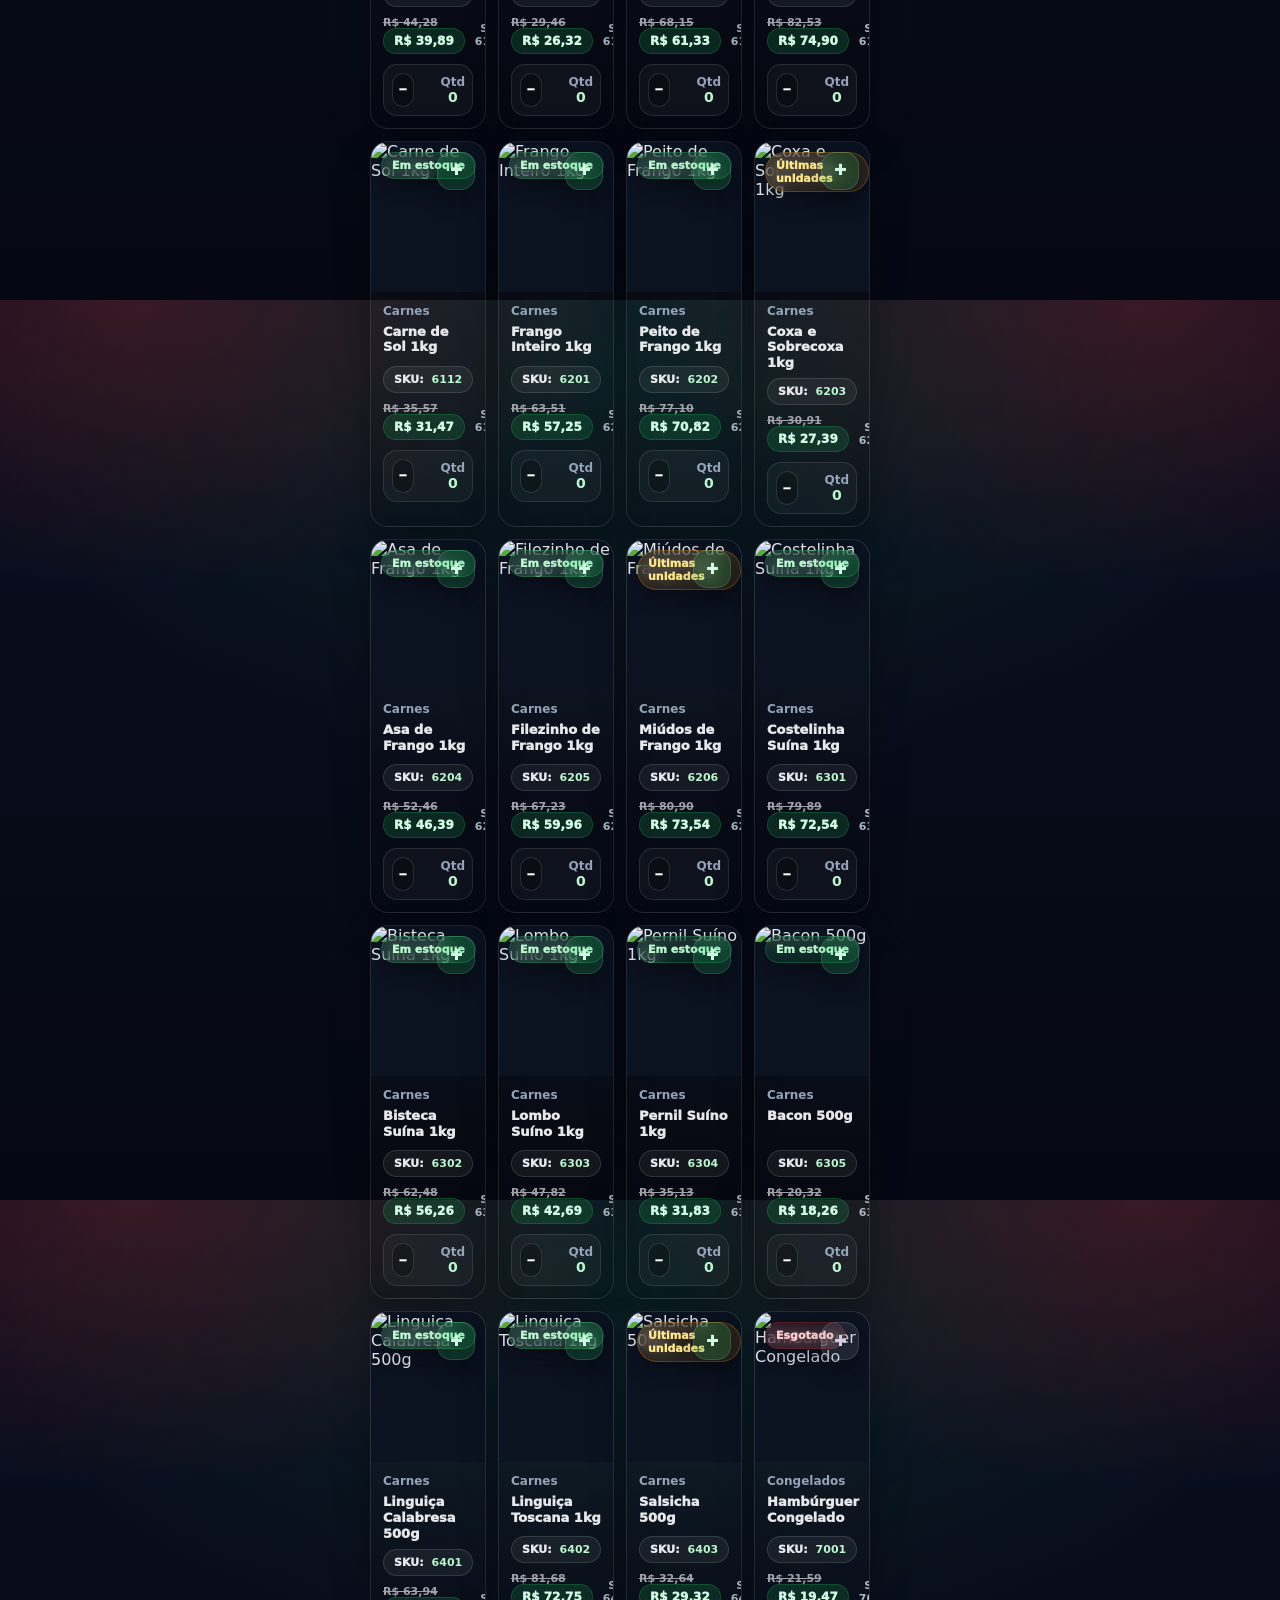
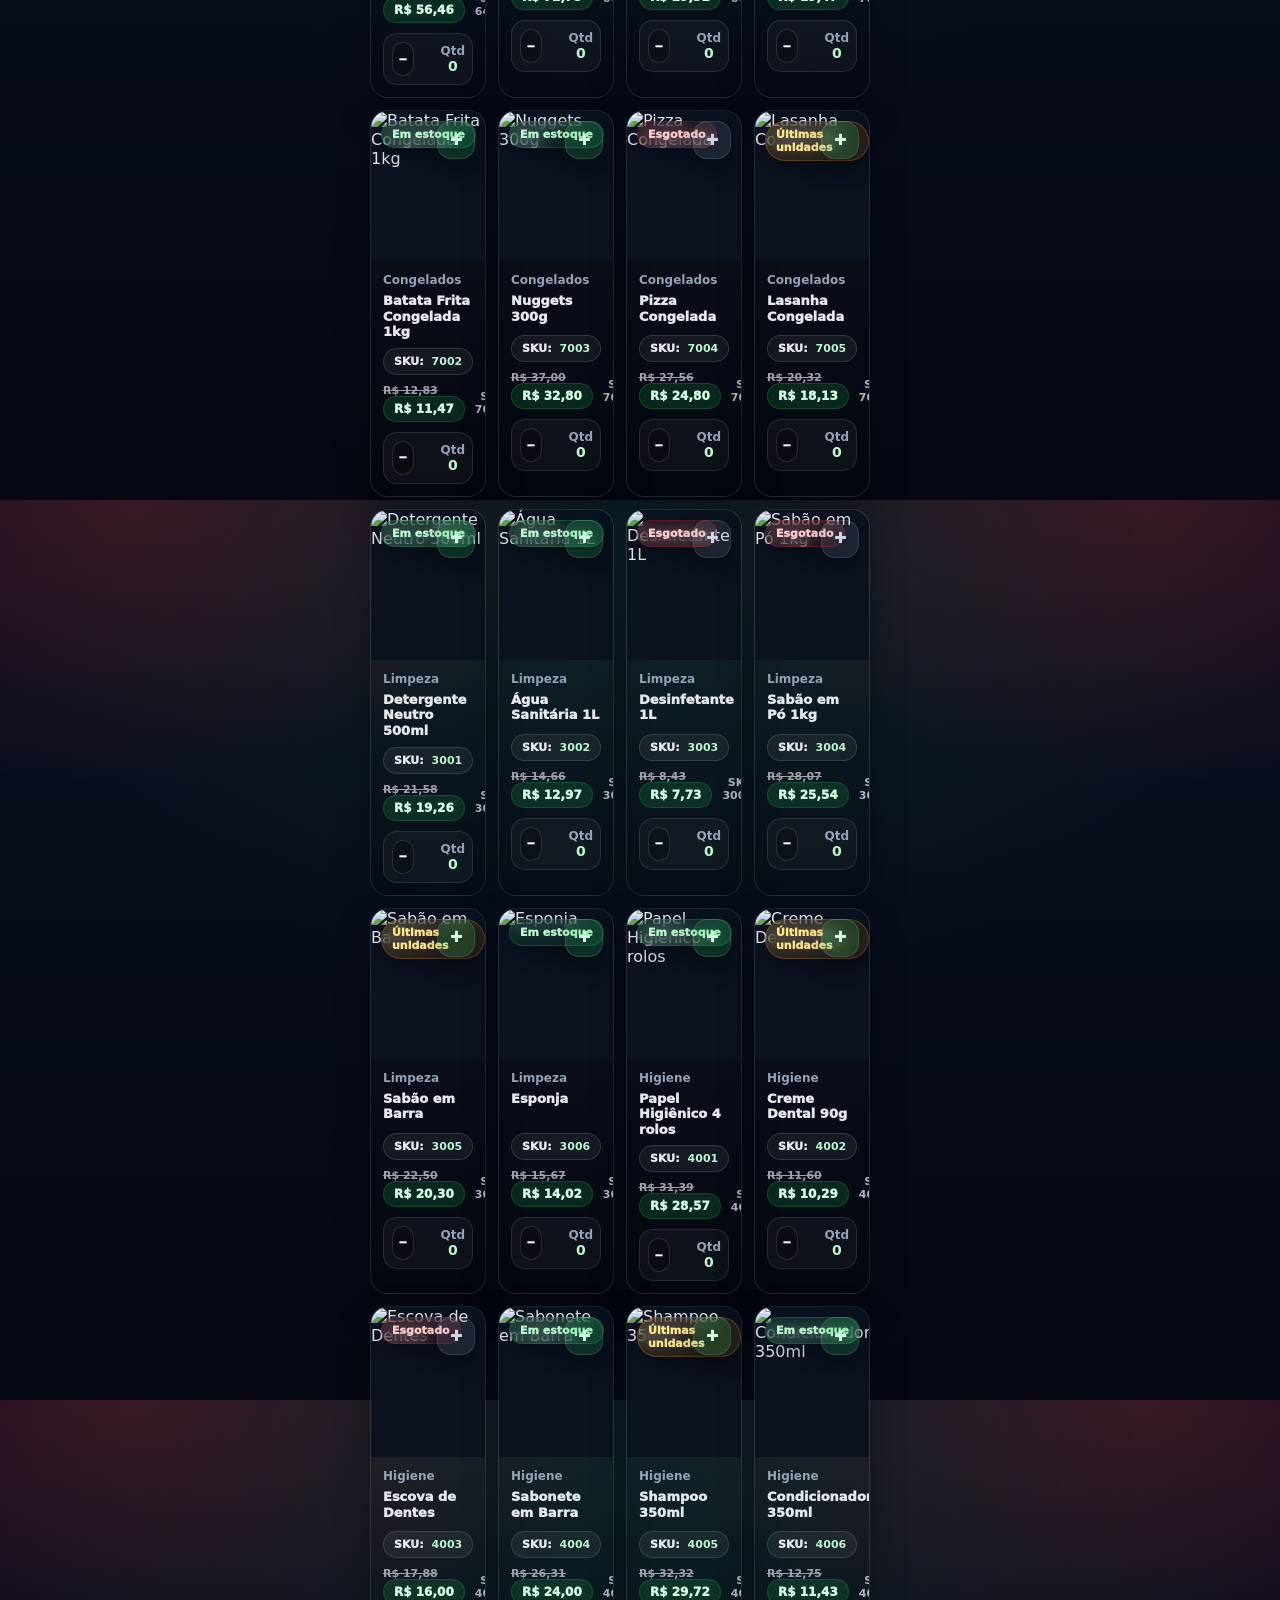
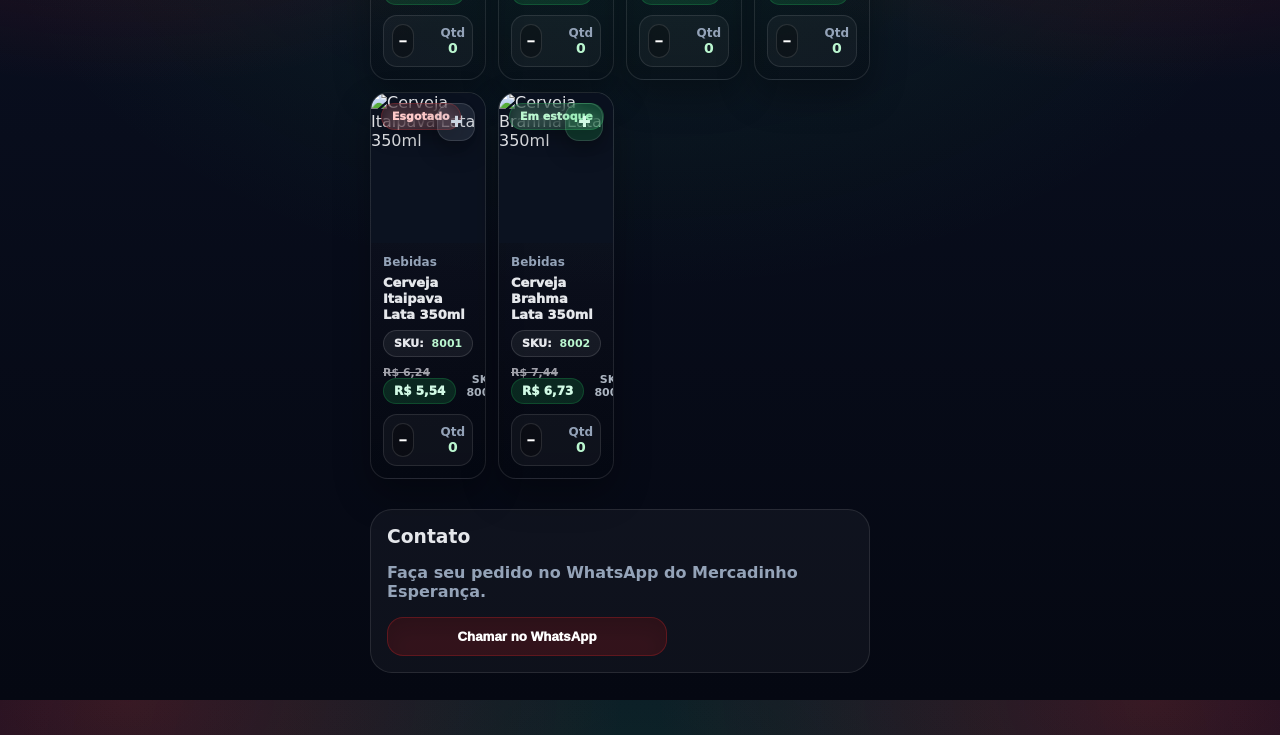
==== commit a84029d9: "Add files via upload" ====
--- a/index.html
+++ b/index.html
@@ -1,1980 +1,1626 @@
-<!doctype html>
-<html lang="pt-br">
+<!DOCTYPE html>
+<html lang="pt-BR">
 <head>
-<meta charset="utf-8" />
-<meta name="viewport" content="width=device-width, initial-scale=1" />
-
-<title>Mercadinho Esperança</title>
-
-<!-- PWA (GitHub Pages: precisa do nome do repo no caminho) -->
-<link rel="manifest" href="/Mercadinho-Espera-a/manifest.webmanifest">
-<meta name="theme-color" content="#16a34a">
-
-<meta name="apple-mobile-web-app-capable" content="yes">
-<meta name="apple-mobile-web-app-status-bar-style" content="black-translucent">
-<meta name="apple-mobile-web-app-title" content="Mercadinho Esperança">
-
-<link rel="icon" href="/Mercadinho-Espera-a/icons/icon-192.png">
-<link rel="apple-touch-icon" href="/Mercadinho-Espera-a/icons/icon-192.png">
-
-<!-- Fonte moderna (mais profissional) -->
-<link rel="preconnect" href="https://fonts.googleapis.com">
-<link rel="preconnect" href="https://fonts.gstatic.com" crossorigin>
-<link href="https://fonts.googleapis.com/css2?family=Inter:wght@400;600;700;800;900&display=swap" rel="stylesheet">
-
-<style>
-  :root{
-    --bg:#050814;
-    --panel: rgba(15,23,42,.78);
-    --panel2: rgba(15,23,42,.92);
-    --border:rgba(255,255,255,.10);
-    --muted:#cbd5e1;
-
-    --red:#d81f26;
-    --red2:#b30d13;
-
-    --green:#22c55e;
-    --green2:#16a34a;
-
-    --text:#f3f4f6;
-    --ink:#0b1220;
-
-    /* padronização (mais profissional) */
-    --r-lg:18px;
-    --r-md:14px;
-
-    --shadow-card: 0 12px 26px rgba(0,0,0,.30);
-    --shadow-strong: 0 18px 50px rgba(0,0,0,.55);
-  }
-
-  *{box-sizing:border-box}
-  html,body{height:100%}
-  body{
-    margin:0;
-    font-family: Inter, system-ui, -apple-system, Segoe UI, Arial, sans-serif;
-    color:var(--text);
-    background:
-      radial-gradient(900px 500px at 10% -10%, rgba(216,31,38,.35), transparent 60%),
-      radial-gradient(900px 500px at 90% -10%, rgba(34,197,94,.22), transparent 60%),
-      linear-gradient(180deg, var(--bg), #071024 40%, var(--bg));
-    -webkit-tap-highlight-color: transparent;
-    padding-bottom: 12px; /* desktop */
-  }
-
-  @keyframes drop{from{transform:translateY(-18px);opacity:0}to{transform:translateY(0);opacity:1}}
-  @keyframes up{from{transform:translateY(14px);opacity:0}to{transform:translateY(0);opacity:1}}
-  @keyframes pop{0%,100%{transform:scale(1)}50%{transform:scale(1.04)}}
-  @keyframes shine{0%{transform:translateX(-120%)}100%{transform:translateX(220%)}}
-
-  .wrap{max-width:1400px;margin:0 auto;padding:0 14px}
-
-  /* ===== TOPBAR ===== */
-  .topbar{
-    background: linear-gradient(135deg, var(--red), var(--red2));
-    box-shadow:0 12px 35px rgba(0,0,0,.45);
-    position:sticky; top:0; z-index:100;
-    animation: drop .45s ease;
-    padding-top: env(safe-area-inset-top);
-  }
-  .top-row{
-    display:flex;gap:14px;align-items:center;
-    padding:12px 0;
-  }
-
-  .brand{
-    display:flex;gap:12px;align-items:center;
-    min-width:280px;
-  }
-  .logo{
-    width:58px;height:58px;
-    filter: drop-shadow(0 12px 18px rgba(0,0,0,.35));
-    animation: pop 3s ease-in-out infinite;
-  }
-  .brand h1{margin:0;font-size:18px;line-height:1.1;font-weight:900;letter-spacing:-.2px}
-  .brand small{display:block;color:#ffe7e7;font-size:12px;margin-top:2px;opacity:.95}
-
-  .search{
-    flex:1;
-    display:flex;gap:10px;align-items:center;
-  }
-  .search input{
-    width:100%;
-    border:none;
-    padding:12px 14px;
-    border-radius:var(--r-md);
-    outline:none;
-    font-size:16px; /* mobile-friendly */
-  }
-  .search button{
-    border:none;
-    cursor:pointer;
-    padding:12px 16px;
-    border-radius:var(--r-md);
-    font-weight:900;
-    background:#111827;
-    color:#fff;
-    transition:.2s;
-    font-size:14px;
-    white-space:nowrap;
-  }
-  .search button:hover{transform:translateY(-2px)}
-
-  .top-actions{display:flex;gap:10px;align-items:center}
-  .pill{
-    display:flex;gap:10px;align-items:flex-start;
-    background: rgba(0,0,0,.25);
-    border:1px solid rgba(255,255,255,.18);
-    padding:10px 12px;
-    border-radius:var(--r-md);
-    font-size:12px;
-    white-space:nowrap;
-    position:relative;
-    overflow:hidden;
-  }
-  .pill::after{
-    content:"";
-    position:absolute;top:0;left:0;height:100%;width:35%;
-    background: linear-gradient(90deg, transparent, rgba(255,255,255,.18), transparent);
-    transform:translateX(-120%);
-    animation: shine 5s linear infinite;
-  }
-  .status{
-    font-weight:900;
-    padding:7px 10px;border-radius:999px;
-    background: rgba(0,0,0,.3);
-    border:1px solid rgba(255,255,255,.18);
-  }
-  .open{color:#bbf7d0;border-color:rgba(34,197,94,.45)}
-  .closed{color:#fee2e2;border-color:rgba(239,68,68,.45)}
-  .tiny{font-size:11px;color:#ffe7e7;opacity:.95;margin-top:2px}
-  .updated{
-    margin-top:6px;
-    font-size:11px;
-    color:#ffe7e7;
-    opacity:.85;
-  }
-
-  /* ===== CART (badges) ===== */
-  .cart{
-    position:relative;
-    display:flex;align-items:center;gap:10px;
-    padding:10px 12px;border-radius:var(--r-md);
-    border:1px solid rgba(255,255,255,.18);
-    background: rgba(0,0,0,.25);
-    cursor:pointer;
-    transition:.2s;
-    user-select:none;
-  }
-  .cart:hover{transform:translateY(-2px)}
-  .cart-ic{
-    width:34px;height:34px;border-radius:12px;
-    display:grid;place-items:center;
-    background: rgba(34,197,94,.22);
-    border:1px solid rgba(255,255,255,.14);
-    font-size:18px;
-  }
-  .badge{
-    position:absolute;top:-7px;right:-7px;
-    background: var(--green);
-    color:#022c22;
-    font-weight:900;
-    border-radius:999px;
-    padding:4px 8px;
-    font-size:11px;
-    border:2px solid rgba(0,0,0,.25);
-  }
-
-  /* ===== MENU DEPARTAMENTOS + SUBMENU ===== */
-  .menu{
-    background: rgba(17,24,39,.35);
-    border-top:1px solid rgba(255,255,255,.10);
-    border-bottom:1px solid rgba(255,255,255,.10);
-  }
-  .menu-row{
-    display:flex;gap:10px;flex-wrap:wrap;
-    padding:10px 0;
-    align-items:center;
-  }
-  .dept{
-    display:flex;gap:10px;align-items:center;
-    padding:10px 12px;border-radius:var(--r-md);
-    border:1px solid rgba(255,255,255,.10);
-    background: rgba(15,23,42,.60);
-    cursor:pointer;
-    transition:.2s;
-    user-select:none;
-    white-space:nowrap;
-  }
-  .dept:hover{transform:translateY(-2px);border-color:rgba(34,197,94,.35)}
-  .dept.active{
-    background: rgba(34,197,94,.14);
-    border-color: rgba(34,197,94,.55);
-  }
-  .dept .ic{
-    width:28px;height:28px;border-radius:10px;
-    display:grid;place-items:center;
-    background: rgba(216,31,38,.20);
-    border:1px solid rgba(255,255,255,.10);
-    font-size:16px;
-  }
-  .dept span{font-size:13px;font-weight:800}
-
-  .submenu{
-    display:none;
-    padding:10px 0 14px;
-    border-top:1px solid rgba(255,255,255,.08);
-    animation: up .25s ease;
-  }
-  .submenu.show{display:block}
-  .subrow{
-    display:flex;gap:10px;flex-wrap:wrap;
-  }
-  .sub{
-    padding:9px 12px;
-    border-radius:999px;
-    border:1px solid rgba(255,255,255,.10);
-    background: rgba(15,23,42,.65);
-    cursor:pointer;
-    transition:.2s;
-    font-size:12px;
-    color:var(--text);
-    user-select:none;
-    white-space:nowrap;
-    font-weight:700;
-  }
-  .sub:hover{transform:translateY(-2px);border-color:rgba(34,197,94,.35)}
-  .sub.active{
-    background: rgba(34,197,94,.18);
-    border-color: rgba(34,197,94,.50);
-    color:#eafff2;
-  }
-
-  /* ===== LAYOUT PRINCIPAL ===== */
-  .main{
-    display:grid;
-    grid-template-columns: 260px 1fr;
-    gap:16px;
-    margin-top:16px;
-    align-items:start;
-  }
-
-  /* SIDEBAR */
-  .sidebar{
-    background: rgba(15,23,42,.75);
-    border:1px solid rgba(255,255,255,.10);
-    border-radius:var(--r-lg);
-    overflow:hidden;
-    animation: up .45s ease;
-  }
-  .side-header{
-    padding:14px;
-    font-weight:900;
-    background: linear-gradient(135deg, rgba(216,31,38,.32), rgba(34,197,94,.18));
-    border-bottom:1px solid rgba(255,255,255,.10);
-  }
-  .side-block{padding:12px 12px 14px;border-bottom:1px solid rgba(255,255,255,.08)}
-  .side-block:last-child{border-bottom:none}
-  .side-title{font-weight:900;margin:0 0 10px;font-size:13px}
-  .side-item{
-    display:flex;gap:10px;align-items:center;
-    padding:10px;border-radius:var(--r-md);
-    border:1px solid transparent;
-    cursor:pointer;
-    transition:.2s;
-  }
-  .side-item:hover{background:rgba(255,255,255,.05);border-color:rgba(34,197,94,.25);transform:translateY(-2px)}
-  .side-ic{
-    width:34px;height:34px;border-radius:12px;
-    display:grid;place-items:center;
-    background: rgba(216,31,38,.18);
-    border:1px solid rgba(255,255,255,.10);
-  }
-  .side-item b{font-size:13px;font-weight:900}
-  .side-item small{display:block;color:var(--muted);font-size:11px;margin-top:2px}
-
-  /* CONTEÚDO */
-  .content{display:flex;flex-direction:column;gap:16px;animation: up .45s ease}
-
-  /* ===== ESSENCIAIS DO DIA (profissional: ajuda quem tem pressa) ===== */
-  .essentials{
-    background: rgba(15,23,42,.75);
-    border:1px solid rgba(255,255,255,.10);
-    border-radius:var(--r-lg);
-    padding:12px;
-  }
-  .essentials .row{
-    display:flex;align-items:center;justify-content:space-between;gap:10px;flex-wrap:wrap;
-  }
-  .essentials h4{margin:0;font-size:14px;font-weight:900}
-  .essentials p{margin:6px 0 0;color:var(--muted);font-size:12px}
-  .ess-chips{display:flex;gap:10px;flex-wrap:wrap;margin-top:10px}
-  .ess-chip{
-    display:inline-flex;align-items:center;gap:8px;
-    padding:9px 12px;border-radius:999px;
-    border:1px solid rgba(255,255,255,.10);
-    background: rgba(11,18,32,.55);
-    cursor:pointer;
-    user-select:none;
-    font-size:12px;
-    font-weight:800;
-    transition:.15s;
-  }
-  .ess-chip:hover{border-color: rgba(34,197,94,.35); transform: translateY(-1px)}
-  .ess-chip .i{
-    width:26px;height:26px;border-radius:10px;
-    display:grid;place-items:center;
-    background: rgba(34,197,94,.16);
-    border:1px solid rgba(255,255,255,.10);
-  }
-
-  /* ===== CARROSSEL ===== */
-  .carousel{
-    border-radius:var(--r-lg);
-    border:1px solid rgba(255,255,255,.10);
-    overflow:hidden;
-    background: rgba(15,23,42,.70);
-    box-shadow:0 12px 30px rgba(0,0,0,.35);
-    position:relative;
-    min-height:190px;
-  }
-  .slides{display:flex;transition:transform .55s ease;width:100%}
-  .slide{min-width:100%;padding:18px;position:relative;overflow:hidden}
-  .slide::before{
-    content:"";
-    position:absolute;inset:-60px;
-    background:
-      radial-gradient(700px 260px at 18% 28%, rgba(34,197,94,.22), transparent 60%),
-      radial-gradient(650px 280px at 80% 0%, rgba(216,31,38,.25), transparent 60%),
-      linear-gradient(135deg, rgba(15,23,42,.88), rgba(2,44,34,.55));
-    filter:saturate(1.15);
-    transform:rotate(-2deg);
-  }
-  .slide .inner{
-    position:relative;
-    display:flex;
-    align-items:flex-end;
-    justify-content:space-between;
-    gap:18px;
-    min-height:160px;
-  }
-  .tag{
-    display:inline-flex;align-items:center;gap:8px;
-    background: rgba(216,31,38,.92);
-    padding:7px 10px;border-radius:999px;
-    font-size:12px;font-weight:900;
-  }
-  .tag.green{background: rgba(34,197,94,.95); color:#022c22;}
-  .slide h2{margin:10px 0 6px;font-size:22px;font-weight:900;letter-spacing:-.2px}
-  .slide p{margin:0;color:var(--muted);font-size:13px;line-height:1.35}
-  .cta{
-    margin-top:10px;
-    display:inline-flex;align-items:center;gap:8px;
-    background:#111827;
-    border:1px solid rgba(255,255,255,.12);
-    color:#fff;
-    padding:10px 12px;border-radius:var(--r-md);
-    font-weight:900;font-size:13px;
-    cursor:pointer;
-    user-select:none;
-  }
-  .nav{
-    position:absolute;inset:0;
-    display:flex;align-items:center;justify-content:space-between;
-    pointer-events:none;
-    padding:0 10px;
-  }
-  .nav button{
-    pointer-events:auto;
-    border:none;
-    width:44px;height:44px;border-radius:var(--r-md);
-    background: rgba(0,0,0,.35);
-    border:1px solid rgba(255,255,255,.14);
-    color:#fff;
-    cursor:pointer;
-    transition:.2s;
-  }
-  .nav button:hover{transform:translateY(-2px);background: rgba(0,0,0,.50)}
-  .dots{
-    position:absolute;left:0;right:0;bottom:10px;
-    display:flex;gap:8px;justify-content:center;
-  }
-  .dot{
-    width:10px;height:10px;border-radius:999px;
-    background: rgba(255,255,255,.25);
-    border:1px solid rgba(255,255,255,.18);
-    cursor:pointer;
-    transition:.2s;
-  }
-  .dot.active{
-    background: rgba(34,197,94,.95);
-    border-color: rgba(34,197,94,.65);
-  }
-
-  /* CONTROLES */
-  .controls{
-    display:flex;gap:10px;flex-wrap:wrap;align-items:center;
-    background: rgba(15,23,42,.75);
-    border:1px solid rgba(255,255,255,.10);
-    border-radius:var(--r-lg);
-    padding:12px;
-  }
-  .controls select{
-    border:none;outline:none;
-    padding:10px 12px;border-radius:var(--r-md);
-    background:#0b1220;color:var(--text);
-    border:1px solid rgba(255,255,255,.10);
-    font-size:16px;
-    font-weight:700;
-  }
-  .hint{color:var(--muted);font-size:12px}
-
-  /* PRODUTOS */
-  .grid{
-    display:grid;
-    grid-template-columns:repeat(auto-fit, minmax(220px, 1fr));
-    gap:14px;
-  }
-  .card{
-    background: var(--panel);
-    border:1px solid rgba(255,255,255,.10);
-    border-radius:var(--r-lg);
-    padding:14px;
-    box-shadow:var(--shadow-card);
-    transition:.18s;
-    animation: up .30s ease;
-  }
-  .card:hover{
-    transform: translateY(-4px);
-    border-color: rgba(34,197,94,.30);
-    box-shadow:0 18px 40px rgba(0,0,0,.45);
-  }
-
-  .meta{display:flex;justify-content:space-between;gap:10px;align-items:center;margin-bottom:10px}
-  .chip{
-    font-size:11px;color:#bbf7d0;
-    background: rgba(34,197,94,.10);
-    border:1px solid rgba(34,197,94,.18);
-    padding:6px 10px;border-radius:999px;
-    max-width: 75%;
-    overflow:hidden;text-overflow:ellipsis;white-space:nowrap;
-    font-weight:800;
-  }
-  .unit{
-    font-size:11px;color:var(--muted);
-    background: rgba(255,255,255,.06);
-    border:1px solid rgba(255,255,255,.10);
-    padding:6px 10px;border-radius:999px;
-    white-space:nowrap;
-    font-weight:800;
-  }
-
-  /* mini “thumb” (dá cara profissional mesmo sem foto real) */
-  .thumb{
-    display:flex;
-    align-items:center;
-    gap:10px;
-    margin-bottom:8px;
-  }
-  .thumb .pic{
-    width:42px;height:42px;border-radius:16px;
-    display:grid;place-items:center;
-    background: rgba(255,255,255,.06);
-    border:1px solid rgba(255,255,255,.10);
-    font-size:20px;
-  }
-  .thumb .name{
-    flex:1;
-    font-weight:900;
-    font-size:15px;
-    line-height:1.15;
-    letter-spacing:-.2px;
-  }
-
-  /* Preço (profissional: maior destaque) */
-  .price-row{
-    display:flex;
-    align-items:center;
-    gap:8px;
-    flex-wrap:wrap;
-  }
-  .price{
-    display:inline-flex;
-    align-items:baseline;
-    gap:8px;
-    font-weight:900;
-    background: rgba(34,197,94,.95);
-    color:#022c22;
-    padding:9px 12px;border-radius:var(--r-md);
-    font-size:16px;
-  }
-  .price small{
-    font-weight:900;
-    opacity:.9;
-    font-size:12px;
-  }
-
-  .kg-badge{
-    display:inline-flex;
-    align-items:center;
-    gap:6px;
-    padding:6px 9px;
-    border-radius:999px;
-    background: rgba(251,191,36,.16);
-    border:1px solid rgba(251,191,36,.22);
-    color:#fde68a;
-    font-size:11px;
-    font-weight:900;
-  }
-
-  .note{margin-top:8px;color:var(--muted);font-size:12px;line-height:1.35}
-
-  /* Stepper (– 0 +) = UX de app */
-  .buyrow{
-    margin-top:12px;
-    display:flex;
-    gap:10px;
-    align-items:center;
-    justify-content:space-between;
-    flex-wrap:wrap;
-  }
-  .stepper{
-    display:flex;align-items:center;gap:8px;
-    background: rgba(0,0,0,.22);
-    border:1px solid rgba(255,255,255,.12);
-    border-radius:var(--r-md);
-    padding:8px;
-    flex:1;
-    min-width: 170px;
-  }
-  .stepper button{
-    width:40px;height:40px;
-    border-radius:12px;
-    border:1px solid rgba(255,255,255,.14);
-    background: rgba(0,0,0,.25);
-    color:#fff;
-    cursor:pointer;
-    font-size:18px;
-    font-weight:900;
-  }
-  .stepper button:active{transform:scale(.98)}
-  .stepper .qty{
-    min-width:36px;
-    text-align:center;
-    font-weight:900;
-    font-size:14px;
-  }
-  .mini{
-    padding:10px 12px;
-    border-radius:var(--r-md);
-    border:1px solid rgba(255,255,255,.12);
-    background:#111827;
-    color:#fff;
-    cursor:pointer;
-    font-size:14px;
-    font-weight:900;
-    white-space:nowrap;
-  }
-  .mini:active{transform:scale(.99)}
-
-  /* INFO + PAGAMENTOS */
-  .info{
-    background: rgba(15,23,42,.75);
-    border:1px solid rgba(255,255,255,.10);
-    border-radius:var(--r-lg);
-    padding:14px;
-  }
-  .info h4{margin:0 0 10px;font-weight:900}
-  .paygrid{
-    display:grid;
-    grid-template-columns:repeat(auto-fit, minmax(160px, 1fr));
-    gap:12px;
-    margin-top:10px;
-  }
-  .pay{
-    background: rgba(2,44,34,.55);
-    border:1px solid rgba(255,255,255,.10);
-    border-radius:16px;
-    padding:12px;
-    text-align:center;
-    transition:.18s;
-    font-weight:800;
-  }
-  .pay:hover{
-    transform: translateY(-3px);
-    background: rgba(34,197,94,.18);
-    border-color: rgba(34,197,94,.30);
-  }
-
-  /* MODAL carrinho */
-  .modal{
-    position:fixed;inset:0;
-    background: rgba(0,0,0,.55);
-    display:none;
-    align-items:center;justify-content:center;
-    z-index:200;
-    padding:14px;
-  }
-  .modal.show{display:flex}
-  .modal-card{
-    width:min(760px, 100%);
-    background: var(--panel2);
-    border:1px solid rgba(255,255,255,.12);
-    border-radius:var(--r-lg);
-    overflow:hidden;
-    box-shadow:var(--shadow-strong);
-    animation: up .25s ease;
-  }
-  .modal-head{
-    display:flex;align-items:center;justify-content:space-between;
-    padding:14px;
-    background: linear-gradient(135deg, rgba(216,31,38,.25), rgba(34,197,94,.16));
-    border-bottom:1px solid rgba(255,255,255,.10);
-  }
-  .modal-head b{font-size:14px;font-weight:900}
-  .close{
-    width:40px;height:40px;border-radius:var(--r-md);
-    border:1px solid rgba(255,255,255,.14);
-    background: rgba(0,0,0,.30);
-    color:#fff;cursor:pointer;
-    font-weight:900;
-  }
-  .modal-body{padding:14px;color:var(--muted);line-height:1.6}
-  .modal-foot{
-    padding:14px;
-    border-top:1px solid rgba(255,255,255,.10);
-    display:flex;gap:10px;justify-content:flex-end;flex-wrap:wrap;
-  }
-  .btn{
-    border:none;
-    background:#111827;
-    color:#fff;
-    padding:10px 12px;border-radius:var(--r-md);
-    cursor:pointer;
-    border:1px solid rgba(255,255,255,.12);
-    font-size:16px;
-    font-weight:900;
-  }
-  .btn.green{
-    background: rgba(34,197,94,.95);
-    color:#022c22;
-    border-color: rgba(34,197,94,.55);
-  }
-
-  /* Carrinho detalhado (profissional) */
-  .cart-list{
-    margin-top:12px;
-    background: rgba(0,0,0,.22);
-    border:1px solid rgba(255,255,255,.10);
-    border-radius:var(--r-md);
-    padding:12px;
-  }
-  .cart-line{
-    display:flex;
-    justify-content:space-between;
-    gap:10px;
-    padding:10px 0;
-    border-bottom:1px solid rgba(255,255,255,.08);
-    font-size:13px;
-  }
-  .cart-line:last-child{border-bottom:none}
-  .cart-line b{color:#fff}
-  .cart-total{
-    margin-top:10px;
-    display:flex;
-    justify-content:space-between;
-    font-weight:900;
-    color:#fff;
-  }
-  .cart-hint{
-    margin-top:8px;
-    font-size:12px;
-    color:var(--muted);
-  }
-
-  /* WHATS (inteligente) */
-  .whatsapp{
-    position:fixed;
-    right:18px;bottom:18px;
-    background: var(--green);
-    color:#022c22;
-    padding:14px 18px;
-    border-radius:var(--r-lg);
-    text-decoration:none;
-    font-weight:900;
-    box-shadow:0 16px 34px rgba(0,0,0,.45);
-    z-index:120;
-    transition: transform .2s, opacity .2s;
-  }
-  .whatsapp.hide{
-    opacity:0;
-    transform: translateY(10px);
-    pointer-events:none;
-  }
-
-  footer{padding:26px 0 50px;color:var(--muted);font-size:12px;text-align:center}
-
-  /* ===== MOBILE ACTIONS (menu + carrinho) ===== */
-  .hamb, .mobile-actions, .side-backdrop{ display:none; }
-  .hamb{
-    display:flex;
-    align-items:center;
-    gap:10px;
-    padding:10px 12px;
-    border-radius:var(--r-md);
-    border:1px solid rgba(255,255,255,.18);
-    background: rgba(0,0,0,.25);
-    color:#fff;
-    cursor:pointer;
-    user-select:none;
-    font-weight:900;
-  }
-  .hamb .ic{
-    width:34px;height:34px;border-radius:12px;
-    display:grid;place-items:center;
-    background: rgba(34,197,94,.22);
-    border:1px solid rgba(255,255,255,.14);
-    font-size:18px;
-  }
-
-  /* ===== BARRA FIXA DO CARRINHO (mobile) ===== */
-  .cartbar{
-    display:none;
-    position:fixed;
-    left:0; right:0;
-    bottom:0;
-    padding:10px 12px calc(10px + env(safe-area-inset-bottom));
-    background: rgba(15,23,42,.94);
-    border-top:1px solid rgba(255,255,255,.10);
-    z-index:220;
-    backdrop-filter: blur(8px);
-  }
-  .cartbar .inner{
-    max-width:1400px;
-    margin:0 auto;
-    display:flex;
-    gap:10px;
-    align-items:center;
-    justify-content:space-between;
-  }
-  .cartbar .left{
-    display:flex;
-    gap:10px;
-    align-items:center;
-    min-width: 0;
-  }
-  .cartbar .bubble{
-    width:42px;height:42px;border-radius:var(--r-md);
-    display:grid;place-items:center;
-    background: rgba(34,197,94,.20);
-    border:1px solid rgba(255,255,255,.12);
-    font-size:18px;
-    flex:0 0 auto;
-  }
-  .cartbar .meta{
-    display:flex;flex-direction:column;gap:2px;
-    min-width:0;
-  }
-  .cartbar .meta b{
-    font-size:13px;color:#fff;font-weight:900;
-    white-space:nowrap;overflow:hidden;text-overflow:ellipsis;
-  }
-  .cartbar .meta small{font-size:12px;color:var(--muted);font-weight:700}
-  .cartbar .go{
-    border:none;
-    cursor:pointer;
-    padding:12px 14px;
-    border-radius:var(--r-md);
-    font-weight:900;
-    background: rgba(34,197,94,.95);
-    color:#022c22;
-    border:1px solid rgba(34,197,94,.55);
-    white-space:nowrap;
-  }
-
-  /* ===== “HEADER COMPACTO” quando rolar (mobile) ===== */
-  .topbar.compact .brand{display:none}
-  .topbar.compact .menu{display:none}
-  .topbar.compact .mobile-actions{display:none}
-  .topbar.compact .top-row{padding:10px 0}
-  .topbar.compact .search{margin-top:0}
-
-  /* ===== RESPONSIVO ===== */
-  @media (max-width: 980px){
-    body{ padding-bottom: 92px; } /* espaço pra cartbar */
-
-    /* reduz animações pesadas no mobile (performance) */
-    .logo{animation:none}
-    .pill::after{animation:none}
-
-    .brand{min-width:auto}
-    .top-actions{display:none}
-    .main{grid-template-columns: 1fr}
-
-    .top-row{flex-wrap:wrap; gap:10px; padding:10px 0}
-    .brand{width:100%}
-    .logo{width:46px;height:46px}
-    .brand h1{font-size:16px}
-    .brand small{font-size:11px}
-
-    .search{width:100%; flex: 0 0 100%; gap:8px}
-    .search input{height:44px;padding:10px 12px;border-radius:var(--r-md)}
-    .search button{height:44px;padding:10px 14px;border-radius:var(--r-md)}
-
-    /* actions mobile */
-    .mobile-actions{
+  <meta charset="UTF-8"/>
+  <meta name="viewport" content="width=device-width, initial-scale=1.0"/>
+  <title>Mercadinho Esperança | Catálogo</title>
+  <meta name="description" content="Catálogo do Mercadinho Esperança. Monte sua lista e envie no WhatsApp."/>
+
+  <style>
+    :root{
+      --bg0:#050812;
+      --bg1:#070c1a;
+      --bg2:#0a1022;
+
+      --panel:#0b1220;
+      --panel2:#0f172a;
+      --card:#0c1528;
+
+      --text:#e5e7eb;
+      --muted:#94a3b8;
+      --line:rgba(148,163,184,.12);
+
+      --green:#22c55e;
+      --green2:#16a34a;
+
+      --red:#dc2626;
+      --red2:#b91c1c;
+
+      --amber:#f59e0b;
+
+      --shadow:0 22px 60px rgba(0,0,0,.55);
+      --shadow2:0 14px 34px rgba(0,0,0,.40);
+
+      --r16:16px;
+      --r18:18px;
+      --r22:22px;
+      --r26:26px;
+    }
+
+    *{box-sizing:border-box}
+    html,body{height:100%}
+    body{
+      margin:0;
+      font-family:system-ui,-apple-system,Segoe UI,Roboto,Arial;
+      color:var(--text);
+      background:
+        radial-gradient(1100px 700px at 50% 8%, rgba(34,197,94,.10), transparent 60%),
+        radial-gradient(900px 520px at 10% 0%, rgba(220,38,38,.22), transparent 55%),
+        radial-gradient(900px 520px at 90% 0%, rgba(220,38,38,.22), transparent 55%),
+        linear-gradient(180deg, var(--bg2), var(--bg0));
+    }
+    a{color:inherit;text-decoration:none}
+    img{display:block}
+    .container{max-width:1180px;margin:0 auto;padding:0 16px}
+
+    /* ===== Header (Top vermelho) ===== */
+    header{
+      position:sticky; top:0; z-index:80;
+      background:linear-gradient(90deg, rgba(220,38,38,.98), rgba(185,28,28,.96));
+      border-bottom:1px solid rgba(255,255,255,.10);
+      box-shadow:0 14px 34px rgba(0,0,0,.25);
+    }
+    .hrow{
+      display:grid;
+      grid-template-columns: 280px 1fr 300px;
+      gap:12px;
+      align-items:center;
+      padding:12px 0 10px;
+    }
+    @media(max-width:980px){
+      .hrow{grid-template-columns:1fr;gap:10px}
+    }
+
+    .brand{display:flex;align-items:center;gap:10px}
+
+    /* ✅ LOGO NOVA (SVG) */
+    .logo{
+      width:42px;height:42px;border-radius:999px;
+      display:grid;place-items:center;
+      background:transparent;
+      border:1px solid rgba(255,255,255,.18);
+      box-shadow:0 12px 26px rgba(0,0,0,.28);
+      overflow:hidden;
+    }
+    .logo svg{width:42px;height:42px;display:block}
+
+    .btxt{line-height:1.05}
+    .btxt b{display:block}
+    .btxt small{display:block;color:rgba(255,255,255,.85);font-weight:700;font-size:12px}
+
+    /* busca topo estilo “pill” */
+    .topSearch{
+      display:flex;gap:10px;align-items:center;
+      background:rgba(0,0,0,.18);
+      border:1px solid rgba(255,255,255,.16);
+      border-radius:999px;
+      padding:8px;
+      box-shadow:0 10px 22px rgba(0,0,0,.18);
+    }
+    .topSearch input{
+      flex:1;
+      border:none; outline:none;
+      padding:10px 12px;
+      border-radius:999px;
+      background:rgba(255,255,255,.92);
+      color:#0b1220;
+      font-weight:800;
+    }
+    .topSearch button{
+      border:none;
+      background:#0b1220;
+      color:#fff;
+      font-weight:1000;
+      padding:10px 14px;
+      border-radius:999px;
+      cursor:pointer;
+      transition:.12s transform,.12s filter;
+    }
+    .topSearch button:hover{transform:translateY(-1px);filter:brightness(1.06)}
+
+    /* widgets topo */
+    .topWidgets{display:flex;gap:10px;justify-content:flex-end}
+    @media(max-width:980px){.topWidgets{justify-content:flex-start;flex-wrap:wrap}}
+    .w{
+      background:rgba(0,0,0,.22);
+      border:1px solid rgba(255,255,255,.16);
+      border-radius:18px;
+      padding:10px 12px;
+      min-width:140px;
+      box-shadow:0 10px 22px rgba(0,0,0,.18);
+    }
+    .tag{
+      display:inline-flex;align-items:center;gap:8px;
+      padding:5px 10px;border-radius:999px;
+      font-size:11px;font-weight:1000;
+      background:rgba(255,255,255,.10);
+      border:1px solid rgba(255,255,255,.14);
+    }
+    .dot{width:7px;height:7px;border-radius:999px;background:#fff}
+    .dot.red{background:var(--red)}
+    .dot.green{background:var(--green)}
+    .w b{display:block;margin-top:6px;font-size:13px}
+    .w small{display:block;margin-top:4px;color:rgba(255,255,255,.80);font-weight:700;font-size:11px}
+
+    /* ===== Chips de categoria (barra) ===== */
+    .chipBar{
+      padding:10px 0 12px;
+      background:linear-gradient(180deg, rgba(0,0,0,.22), rgba(0,0,0,.06));
+      border-top:1px solid rgba(255,255,255,.10);
+    }
+    .chipRow{
+      display:flex;gap:10px;overflow:auto;padding-bottom:4px;
+      scrollbar-width:thin;
+    }
+    .chipRow::-webkit-scrollbar{height:8px}
+    .chipRow::-webkit-scrollbar-thumb{background:rgba(255,255,255,.18);border-radius:999px}
+
+    .chipBtn{
+      display:inline-flex;align-items:center;gap:8px;
+      border:1px solid rgba(255,255,255,.14);
+      background:rgba(0,0,0,.20);
+      color:#fff;
+      padding:9px 12px;
+      border-radius:999px;
+      font-weight:900;
+      cursor:pointer;
+      white-space:nowrap;
+      transition:.12s transform,.12s background,.12s border;
+      box-shadow:0 10px 18px rgba(0,0,0,.18) inset;
+    }
+    .chipBtn:hover{transform:translateY(-1px);background:rgba(0,0,0,.26)}
+    .chipBtn.active{
+      background:rgba(34,197,94,.18);
+      border-color:rgba(34,197,94,.35);
+    }
+    .chipIco{
+      width:22px;height:22px;border-radius:9px;
+      display:grid;place-items:center;
+      background:rgba(255,255,255,.10);
+      border:1px solid rgba(255,255,255,.10);
+      font-size:13px;
+    }
+
+    /* ===== Layout ===== */
+    .layout{
+      display:grid;
+      grid-template-columns: 290px 1fr 330px;
+      gap:14px;
+      padding:14px 0 22px;
+      align-items:start;
+    }
+    @media(max-width:1140px){
+      .layout{grid-template-columns: 290px 1fr}
+    }
+    @media(max-width:980px){
+      .layout{grid-template-columns: 1fr}
+    }
+
+    /* ===== Sidebar esquerda ===== */
+    .sidebar{
+      position:sticky; top:148px;
+      border-radius:22px;
+      background:linear-gradient(180deg, rgba(15,23,42,.92), rgba(11,18,32,.92));
+      border:1px solid var(--line);
+      box-shadow:var(--shadow2);
+      overflow:hidden;
+    }
+    @media(max-width:980px){.sidebar{position:static}}
+
+    .sideHead{
+      padding:12px 14px;
+      border-bottom:1px solid var(--line);
+      display:flex;justify-content:space-between;align-items:center;
+    }
+    .sideHead b{font-size:13px}
+    .sideHead small{color:var(--muted);font-weight:800;font-size:12px}
+
+    .catList{padding:12px;display:grid;gap:10px}
+
+    /* ✅ ITEM DE CATEGORIA COM FOTO (igual seu print) */
+    .catItem{
+      border:1px solid rgba(255,255,255,.10);
+      background:rgba(255,255,255,.03);
+      border-radius:18px;
+      overflow:hidden;
+      cursor:pointer;
+      transition:.12s transform,.12s box-shadow,.12s border;
+      position:relative;
+      min-height:84px;
+    }
+    .catItem:hover{
+      transform:translateY(-2px);
+      box-shadow:0 18px 40px rgba(0,0,0,.35);
+      border-color:rgba(34,197,94,.22);
+    }
+
+    .catCover{
+      position:absolute;
+      inset:0;
+      background-size:cover;
+      background-position:center;
+      filter:saturate(1.05);
+    }
+
+    .catOverlay{
+      position:absolute; inset:0;
+      background:
+        linear-gradient(90deg, rgba(0,0,0,.72), rgba(0,0,0,.18)),
+        radial-gradient(240px 120px at 75% 50%, rgba(34,197,94,.18), transparent 60%);
+    }
+
+    .catContent{
+      position:relative;
+      z-index:2;
+      height:100%;
       display:flex;
-      width:100%;
-      gap:10px;
       align-items:center;
       justify-content:space-between;
-    }
-    #cartBtnMobile{flex:1; justify-content:center; height:48px}
-    .hamb{height:48px}
-
-    /* menu departamentos vira faixa rolável */
-    .menu-row{
-      flex-wrap:nowrap;
-      overflow:auto;
-      -webkit-overflow-scrolling: touch;
-      scrollbar-width:none;
-      padding:8px 0 10px;
-      gap:10px;
-    }
-    .menu-row::-webkit-scrollbar{display:none}
-    .dept{flex:0 0 auto; padding:9px 10px;border-radius:var(--r-md)}
-    .dept .ic{width:26px;height:26px;border-radius:10px;font-size:15px}
-    .dept span{font-size:12px}
-
-    /* submenu rolável */
-    .submenu{padding:8px 0 12px}
-    .subrow{
-      flex-wrap:nowrap;
-      overflow:auto;
-      -webkit-overflow-scrolling: touch;
-      scrollbar-width:none;
-      gap:10px;
-    }
-    .subrow::-webkit-scrollbar{display:none}
-    .sub{flex:0 0 auto; padding:8px 10px}
-
-    /* sidebar off-canvas */
-    .sidebar{
-      position:fixed;
-      top:0; left:0;
-      height:100dvh;
-      width:min(360px, 88vw);
-      z-index:260;
-      transform:translateX(-110%);
-      transition: transform .25s ease;
-      border-radius:0 var(--r-lg) var(--r-lg) 0;
-      box-shadow: 20px 0 60px rgba(0,0,0,.55);
-    }
-    .sidebar.open{ transform:translateX(0) }
-    .side-backdrop{
+      padding:14px 14px;
+      gap:12px;
+    }
+
+    .catLeft{
+      display:flex; align-items:center; gap:10px;
+      font-weight:1000; color:#fff;
+      text-shadow:0 10px 22px rgba(0,0,0,.35);
+      font-size:13px;
+    }
+
+    .catIco{
+      width:30px;height:30px;border-radius:12px;
+      display:grid;place-items:center;
+      background:rgba(255,255,255,.10);
+      border:1px solid rgba(255,255,255,.12);
+      backdrop-filter: blur(10px);
+    }
+
+    .catCount{
+      padding:8px 12px;border-radius:999px;
+      background:rgba(34,197,94,.18);
+      border:1px solid rgba(34,197,94,.25);
+      font-size:12px;
+      color:#d1fae5;
+      font-weight:1000;
+      box-shadow:0 10px 22px rgba(0,0,0,.25);
+    }
+
+    .sideActions{
+      padding:12px 14px;
+      border-top:1px solid var(--line);
+      display:grid;gap:10px;
+    }
+    .sideActions .btnSide{
+      width:100%;
+      padding:11px 12px;
+      border-radius:14px;
+      font-weight:1000;
+      border:1px solid rgba(255,255,255,.12);
+      background:rgba(255,255,255,.06);
+      color:#fff;
+      cursor:pointer;
+      transition:.12s transform,.12s filter;
+    }
+    .sideActions .btnSide:hover{transform:translateY(-1px);filter:brightness(1.06)}
+    .sideActions .btnSide.red{background:rgba(220,38,38,.20);border-color:rgba(220,38,38,.26)}
+    .sideActions .btnSide.green{background:rgba(34,197,94,.18);border-color:rgba(34,197,94,.26)}
+
+    /* ===== Main (centro) ===== */
+    .main{display:grid;gap:12px;min-width:0}
+
+    /* ===== Banner / Carrossel ===== */
+    .banner{
+      border-radius:22px;
+      background:linear-gradient(180deg, rgba(15,23,42,.92), rgba(11,18,32,.92));
+      border:1px solid var(--line);
+      box-shadow:var(--shadow2);
+      overflow:hidden;
+      position:relative;
+    }
+    .bannerTop{
+      padding:12px 14px;
+      border-bottom:1px solid var(--line);
+      display:flex;align-items:center;justify-content:space-between;gap:10px;
+    }
+    .bannerTop b{font-size:13px}
+    .bannerTop small{color:var(--muted);font-weight:800;font-size:12px}
+    .modeBtn{
+      border:1px solid rgba(255,255,255,.14);
+      background:rgba(255,255,255,.06);
+      color:#fff;
+      padding:8px 12px;
+      border-radius:999px;
+      font-weight:900;
+      cursor:pointer;
+    }
+
+    .quickRow{padding:10px 14px;display:flex;gap:10px;flex-wrap:wrap}
+    .qchip{
+      display:inline-flex;align-items:center;gap:8px;
+      padding:8px 10px;border-radius:999px;
+      border:1px solid rgba(255,255,255,.12);
+      background:rgba(255,255,255,.04);
+      font-weight:900;font-size:12px;
+      cursor:pointer;
+      transition:.12s transform,.12s filter;
+    }
+    .qchip:hover{transform:translateY(-1px);filter:brightness(1.06)}
+    .qico{
+      width:20px;height:20px;border-radius:8px;
+      display:grid;place-items:center;
+      background:rgba(255,255,255,.10);
+      border:1px solid rgba(255,255,255,.10);
+      font-size:12px;
+    }
+
+    .slides{position:relative;height:120px}
+    @media(max-width:720px){.slides{height:165px}}
+    .slide{
+      position:absolute; inset:0;
+      padding:12px 14px 18px;
+      display:grid;
+      grid-template-columns: 1fr 220px;
+      gap:12px;
+      align-items:center;
+      opacity:0;
+      transform:translateX(18px);
+      transition:opacity .45s ease, transform .45s ease;
+    }
+    @media(max-width:720px){.slide{grid-template-columns:1fr}}
+    .slide.active{opacity:1;transform:translateX(0)}
+    .badge{
+      display:inline-flex;align-items:center;gap:8px;
+      width:max-content;
+      padding:6px 10px;border-radius:999px;
+      font-size:11px;font-weight:1000;
+      border:1px solid rgba(255,255,255,.14);
+      background:rgba(255,255,255,.06);
+    }
+    .badge.red{border-color:rgba(220,38,38,.30);background:rgba(220,38,38,.14)}
+    .badge.green{border-color:rgba(34,197,94,.30);background:rgba(34,197,94,.14)}
+    .badge.amber{border-color:rgba(245,158,11,.30);background:rgba(245,158,11,.14)}
+    .sTitle{font-size:16px;font-weight:1000;line-height:1.1;margin-top:8px}
+    .sDesc{color:var(--muted);font-weight:800;font-size:12px;margin-top:6px;max-width:70ch}
+    .sCtas{display:flex;gap:10px;flex-wrap:wrap;margin-top:10px}
+    .sBtn{
+      border:1px solid rgba(255,255,255,.14);
+      background:rgba(255,255,255,.06);
+      color:#fff;
+      padding:9px 12px;
+      border-radius:999px;
+      font-weight:1000;
+      cursor:pointer;
+      transition:.12s transform,.12s filter;
+    }
+    .sBtn:hover{transform:translateY(-1px);filter:brightness(1.06)}
+    .sBtn.green{background:rgba(34,197,94,.16);border-color:rgba(34,197,94,.26)}
+    .sBtn.red{background:rgba(220,38,38,.16);border-color:rgba(220,38,38,.26)}
+
+    .sRight{
+      height:100%;
+      border-radius:18px;
+      border:1px solid rgba(255,255,255,.12);
+      display:grid;
+      place-items:end;
+      overflow:hidden;
+      position:relative;
+      background-size:cover;
+      background-position:center;
+      background-repeat:no-repeat;
+    }
+    .sRight::before{
+      content:"";
+      position:absolute; inset:0;
+      background:linear-gradient(135deg, rgba(0,0,0,.55), rgba(0,0,0,.18));
+    }
+    .sRight::after{
+      content:"";
+      position:absolute; inset:-45%;
+      background:conic-gradient(from 180deg,
+        rgba(34,197,94,.00),
+        rgba(34,197,94,.22),
+        rgba(220,38,38,.22),
+        rgba(34,197,94,.00)
+      );
+      animation:spin 6s linear infinite;
+      mix-blend-mode:screen;
+      opacity:.55;
+    }
+    @keyframes spin{to{transform:rotate(360deg)}}
+
+    /* ✅ FRASES CURTAS SOBRE A IMAGEM (LADO DIREITO) */
+    .sPhrase{
+      position:relative;
+      z-index:2;
+      width:100%;
+      padding:12px;
+      display:flex;
+      justify-content:flex-end;
+    }
+    .sPhrase .pill{
+      max-width:180px;
+      text-align:right;
+      padding:10px 12px;
+      border-radius:16px;
+      background:rgba(0,0,0,.35);
+      border:1px solid rgba(255,255,255,.14);
+      backdrop-filter: blur(10px);
+      box-shadow:0 16px 30px rgba(0,0,0,.35);
+    }
+    .sPhrase .pill b{display:block;font-size:12px;line-height:1.1}
+    .sPhrase .pill small{display:block;margin-top:6px;font-size:11px;color:rgba(229,231,235,.86);font-weight:800}
+
+    .dots{
+      position:absolute; left:0; right:0; bottom:10px;
+      display:flex;gap:8px;justify-content:center;
+      pointer-events:none;
+    }
+    .dot2{width:8px;height:8px;border-radius:999px;background:rgba(255,255,255,.20)}
+    .dot2.on{background:rgba(34,197,94,.85)}
+    .navArrows{
+      position:absolute; top:50%; left:10px; right:10px;
+      display:flex;justify-content:space-between;
+      transform:translateY(-50%);
+      pointer-events:none;
+    }
+    .arr{
+      width:36px;height:36px;border-radius:12px;
+      border:1px solid rgba(255,255,255,.14);
+      background:rgba(0,0,0,.28);
+      color:#fff;
+      display:grid;place-items:center;
+      font-weight:1000;
+      cursor:pointer;
+      pointer-events:auto;
+    }
+
+    /* ===== Filtros ===== */
+    .filters{
+      border-radius:22px;
+      background:linear-gradient(180deg, rgba(15,23,42,.92), rgba(11,18,32,.92));
+      border:1px solid var(--line);
+      box-shadow:var(--shadow2);
+      padding:12px 14px;
+      display:grid;
+      grid-template-columns: 1fr 230px 1fr;
+      gap:12px;
+      align-items:end;
+    }
+    @media(max-width:980px){.filters{grid-template-columns:1fr}}
+    label{font-size:12px;color:var(--muted);font-weight:900}
+    input,select,textarea{
+      width:100%;
+      margin-top:6px;
+      padding:12px 12px;
+      border-radius:16px;
+      border:1px solid rgba(255,255,255,.10);
+      outline:none;
+      background:rgba(255,255,255,.92);
+      color:#0b1220;
+      font-weight:800;
+    }
+    textarea{min-height:86px}
+    .actions{display:flex;gap:10px}
+    .btn{
+      width:100%;
+      padding:11px 12px;
+      border-radius:16px;
+      font-weight:1000;
+      border:1px solid rgba(255,255,255,.12);
+      background:rgba(255,255,255,.06);
+      color:#fff;
+      cursor:pointer;
+      transition:.12s transform,.12s filter;
+      box-shadow:0 10px 22px rgba(0,0,0,.18) inset;
+    }
+    .btn:hover{transform:translateY(-1px);filter:brightness(1.06)}
+    .btn.red{background:rgba(220,38,38,.18);border-color:rgba(220,38,38,.26)}
+    .btn.green{background:rgba(34,197,94,.16);border-color:rgba(34,197,94,.26)}
+
+    /* ===== Grid cards ===== */
+    .grid{
+      display:grid;
+      grid-template-columns: repeat(4, minmax(0, 1fr));
+      gap:12px;
+    }
+    @media(max-width:1180px){.grid{grid-template-columns: repeat(3, minmax(0, 1fr));}}
+    @media(max-width:820px){.grid{grid-template-columns: repeat(2, minmax(0, 1fr));}}
+    @media(max-width:520px){.grid{grid-template-columns: 1fr;}}
+    .card{
+      border:1px solid rgba(255,255,255,.10);
+      border-radius:18px;
+      overflow:hidden;
+      background:linear-gradient(180deg, rgba(255,255,255,.03), rgba(0,0,0,.18));
+      box-shadow:0 16px 36px rgba(0,0,0,.30);
+      transition:.12s transform,.12s box-shadow,.12s border;
+      position:relative;
+    }
+    .card:hover{
+      transform:translateY(-2px);
+      border-color:rgba(34,197,94,.22);
+      box-shadow:0 22px 48px rgba(0,0,0,.40);
+    }
+    .card img{
+      width:100%;height:150px;object-fit:cover;background:#0b1220;
+    }
+
+    .stockPill{
+      position:absolute;left:10px;top:10px;
+      padding:6px 10px;border-radius:999px;
+      font-size:11px;font-weight:1000;
+      border:1px solid rgba(255,255,255,.12);
+      background:rgba(0,0,0,.30);
+      backdrop-filter: blur(8px);
+      box-shadow:0 8px 18px rgba(0,0,0,.28);
+    }
+    .stockHigh{color:#bbf7d0;border-color:rgba(34,197,94,.25);background:rgba(34,197,94,.12)}
+    .stockLow{color:#fde68a;border-color:rgba(245,158,11,.25);background:rgba(245,158,11,.12)}
+    .stockOut{color:#fecaca;border-color:rgba(220,38,38,.25);background:rgba(220,38,38,.12)}
+
+    .quickAdd{
+      position:absolute;right:10px;top:10px;
+      width:38px;height:38px;border-radius:14px;
+      border:1px solid rgba(255,255,255,.12);
+      background:rgba(34,197,94,.18);
+      color:#d1fae5;font-weight:1000;font-size:20px;
+      display:grid;place-items:center;
+      box-shadow:0 10px 22px rgba(0,0,0,.28);
+      cursor:pointer;
+      transition:.12s transform,.12s filter;
+    }
+    .quickAdd:hover{transform:translateY(-1px);filter:brightness(1.06)}
+    .quickAdd[disabled]{background:rgba(148,163,184,.14);color:#cbd5e1;cursor:not-allowed}
+
+    .p{padding:12px}
+    .muted{color:var(--muted);font-size:12px;font-weight:800}
+    .title{font-weight:1000;margin-top:6px;line-height:1.2;font-size:13px;min-height:34px}
+
+    /* ✅ SKU sempre visível */
+    .skuPill{
+      display:inline-flex;align-items:center;gap:8px;
+      margin-top:8px;
+      padding:6px 10px;border-radius:999px;
+      font-size:11px;font-weight:1000;
+      border:1px solid rgba(255,255,255,.12);
+      background:rgba(255,255,255,.06);
+      color:#e5e7eb;
+      width:max-content;
+    }
+    .skuPill b{color:#bbf7d0}
+
+    .priceRow{
+      display:flex;align-items:center;justify-content:space-between;gap:10px;
+      margin-top:10px;
+    }
+    .old{
+      font-weight:900;font-size:11px;color:#a1a1aa;text-decoration:line-through;
+      display:block;line-height:1;
+    }
+    .promo{
+      display:inline-flex;align-items:center;gap:8px;
+      background:rgba(34,197,94,.16);
+      border:1px solid rgba(34,197,94,.22);
+      padding:6px 10px;border-radius:999px;
+      color:#d1fae5;
+      font-weight:1000;font-size:12px;
+      line-height:1;
+    }
+    .sku{font-weight:900;color:#cbd5e1;opacity:.85;font-size:11px;text-align:right}
+
+    .qtyRow{
+      margin-top:10px;
+      display:flex;align-items:center;justify-content:space-between;gap:8px;
+      background:rgba(255,255,255,.04);
+      border:1px solid rgba(255,255,255,.10);
+      border-radius:14px;
+      padding:8px;
+    }
+    .circle{
+      width:34px;height:34px;border-radius:12px;
+      border:1px solid rgba(255,255,255,.12);
+      background:rgba(0,0,0,.28);
+      color:#fff;font-weight:1000;cursor:pointer;
+    }
+    .circlePlus{background:rgba(34,197,94,.20);border-color:rgba(34,197,94,.25)}
+    .qty{text-align:center;min-width:62px}
+    .qty b{display:block;color:#bbf7d0;font-size:14px}
+
+    .empty{
       display:none;
-      position:fixed; inset:0;
-      background: rgba(0,0,0,.55);
-      z-index:250;
-    }
-    .side-backdrop.show{ display:block; }
-
-    /* carrossel menor e mais “app” */
-    .carousel{min-height:0}
-    .slide{padding:14px}
-    .slide .inner{
-      flex-direction:column;
-      align-items:flex-start;
-      gap:12px;
-      min-height:0;
-    }
-    .tag{font-size:11px;padding:6px 9px}
-    .slide h2{font-size:17px;line-height:1.15}
-    .slide p{font-size:12px}
-    .nav button{width:42px;height:42px;border-radius:var(--r-md)}
-
-    /* cards: 2 colunas */
-    .grid{
-      grid-template-columns: repeat(2, minmax(0, 1fr));
-      gap:12px;
-    }
-    .card{padding:12px;border-radius:var(--r-lg)}
-    .thumb .name{font-size:14px}
-    .price{font-size:16px}
-
-    /* WhatsApp não cobre conteúdo + aparece mais inteligente via JS */
-    .whatsapp{
-      right:12px;
-      bottom:98px; /* acima da cartbar */
+      padding:16px;
+      color:var(--muted);
+      text-align:center;
+      background:rgba(255,255,255,.04);
+      border:1px solid rgba(255,255,255,.10);
+      border-radius:18px;
+    }
+
+    /* ===== Carrinho (direita) ===== */
+    aside.cart{
+      position:sticky; top:148px;
+      border-radius:22px;
+      background:linear-gradient(180deg, rgba(15,23,42,.92), rgba(11,18,32,.92));
+      border:1px solid var(--line);
+      box-shadow:var(--shadow2);
+      padding:14px;
+      height:fit-content;
+    }
+    @media(max-width:1140px){aside.cart{grid-column:1/-1; position:static}}
+    .cartTop{display:flex;justify-content:space-between;align-items:center;gap:10px}
+    .cartTop h3{margin:0;font-size:14px}
+    .badgeCount{
+      display:inline-flex;align-items:center;gap:8px;
+      padding:6px 10px;border-radius:999px;
+      font-size:12px;font-weight:1000;
+      border:1px solid rgba(34,197,94,.25);
+      background:rgba(34,197,94,.12);
+      color:#bbf7d0;
+    }
+
+    .listItem{
+      display:flex;justify-content:space-between;gap:10px;
+      background:rgba(255,255,255,.04);
+      border:1px solid rgba(255,255,255,.10);
+      border-radius:16px;
+      padding:10px;margin-top:10px
+    }
+
+    .totalBox{
+      margin-top:12px;
+      background:rgba(255,255,255,.04);
+      border:1px solid rgba(255,255,255,.10);
+      border-radius:16px;
+      padding:10px;
+    }
+    .totalRow{display:flex;justify-content:space-between;gap:10px}
+    .totalRow b{font-size:14px;color:#bbf7d0}
+
+    .waBtn{
+      width:100%;
+      border-radius:16px;
+      margin-top:12px;
+      background:rgba(34,197,94,.22);
+      border:1px solid rgba(34,197,94,.30);
+      color:#eafff1;
+      font-weight:1000;
       padding:12px 14px;
-      border-radius:16px;
-      font-size:14px;
-    }
-
-    /* cartbar aparece */
-    .cartbar{display:block}
-    footer{padding-bottom:120px}
-  }
-
-  @media (max-width: 420px){
-    .wrap{padding:0 12px}
-    .grid{grid-template-columns:1fr}
-  }
-</style>
+      cursor:pointer;
+      transition:.12s transform,.12s filter;
+    }
+    .waBtn:hover{transform:translateY(-1px);filter:brightness(1.06)}
+
+    .footer{
+      margin:18px 0 40px;
+      border-radius:22px;
+      background:rgba(255,255,255,.04);
+      border:1px solid rgba(255,255,255,.10);
+      padding:16px;
+    }
+    .footer p{color:var(--muted);font-weight:800}
+
+    /* WhatsApp flutuante */
+    .floatWA{
+      position:fixed;right:18px;bottom:18px;
+      background:linear-gradient(135deg, rgba(34,197,94,.95), rgba(34,197,94,.80));
+      border:1px solid rgba(255,255,255,.14);
+      color:#062010;
+      font-weight:1000;
+      padding:12px 14px;
+      border-radius:999px;
+      box-shadow:var(--shadow);
+      display:flex;align-items:center;gap:10px;
+      cursor:pointer;
+    }
+    .floatWA span{
+      width:10px;height:10px;border-radius:999px;background:#fff;
+      box-shadow:0 0 0 6px rgba(255,255,255,.10);
+    }
+  </style>
 </head>
 
 <body>
 
-<!-- TOPO -->
-<div class="topbar" id="topbar">
-  <div class="wrap">
-    <div class="top-row">
-
+<header>
+  <div class="container">
+    <div class="hrow">
       <div class="brand">
-        <svg class="logo" viewBox="0 0 200 200" aria-label="Logo Mercadinho Esperança">
-          <defs>
-            <radialGradient id="g" cx="30%" cy="30%" r="70%">
-              <stop offset="0%" stop-color="#bbf7d0"/>
-              <stop offset="100%" stop-color="#16a34a"/>
-            </radialGradient>
-          </defs>
-          <circle cx="100" cy="100" r="96" fill="url(#g)"/>
-          <circle cx="100" cy="100" r="86" fill="#052e16"/>
-          <rect x="25" y="92" width="150" height="52" rx="22" fill="#16a34a"/>
-          <text x="100" y="70" text-anchor="middle" font-size="22" fill="#ecfdf5" font-weight="bold">MERCADINHO</text>
-          <text x="100" y="126" text-anchor="middle" font-size="26" fill="#052e16" font-weight="bold">ESPERANÇA</text>
-        </svg>
-        <div>
-          <h1>Mercadinho Esperança</h1>
+
+        <!-- ✅ LOGO NOVA (Mercadinho Esperança) -->
+        <div class="logo" aria-label="Mercadinho Esperança">
+          <svg width="42" height="42" viewBox="0 0 100 100" xmlns="http://www.w3.org/2000/svg" role="img" aria-label="Logo Mercadinho Esperança">
+            <defs>
+              <linearGradient id="g1" x1="0" y1="0" x2="1" y2="1">
+                <stop offset="0%" stop-color="#22c55e"/>
+                <stop offset="100%" stop-color="#16a34a"/>
+              </linearGradient>
+            </defs>
+
+            <circle cx="50" cy="50" r="48" fill="url(#g1)" />
+
+            <!-- carrinho -->
+            <path d="M28 35h6l4 22h28l4-14H38"
+                  fill="none"
+                  stroke="#ffffff"
+                  stroke-width="4"
+                  stroke-linecap="round"
+                  stroke-linejoin="round"/>
+
+            <!-- rodas -->
+            <circle cx="42" cy="64" r="3.5" fill="#ffffff"/>
+            <circle cx="62" cy="64" r="3.5" fill="#ffffff"/>
+
+            <!-- folha (esperança) -->
+            <path d="M55 28c6-8 14-8 14-8s0 10-10 14c-4 2-7 0-7 0s-1-3 3-6z"
+                  fill="#dc2626"/>
+          </svg>
+        </div>
+
+        <div class="btxt">
+          <b>Mercadinho Esperança</b>
           <small>Produtos • preços • atendimento rápido</small>
         </div>
       </div>
 
-      <div class="search">
-        <input id="search" placeholder="Pesquisar: carne, banana, biscoito, detergente..." />
-        <button id="btnSearch">PESQUISAR</button>
+      <div class="topSearch" role="search">
+        <input id="topSearch" placeholder="Pesquisar: carne, banana, biscoito, detergente..." />
+        <button id="topSearchBtn">PESQUISAR</button>
       </div>
 
-      <!-- AÇÕES MOBILE -->
-      <div class="mobile-actions">
-        <div class="hamb" id="hambBtn" aria-label="Abrir navegação">
-          <div class="ic">☰</div>
-          <div style="font-size:12px;line-height:1.1">
-            <b style="font-weight:900">Menu</b><br>
-            <span style="font-weight:700;opacity:.9;font-size:11px">Info e atalhos</span>
-          </div>
+      <div class="topWidgets">
+        <div class="w">
+          <span class="tag"><span class="dot red" id="statusDot"></span><span id="statusTxt">FECHADO AGORA</span></span>
+          <b id="statusTitle">Volta em breve</b>
+          <small id="statusSub">Seg–Sáb: 07–19 • Dom: 07–12</small>
         </div>
-
-        <div class="cart" id="cartBtnMobile" title="Seu pedido">
-          <div class="cart-ic">🛒</div>
-          <div style="font-weight:900;font-size:12px;">Seu pedido</div>
-          <div class="badge" id="cartCountMobile">0</div>
+        <div class="w">
+          <span class="tag"><span class="dot green"></span> Seu pedido</span>
+          <b>Total estimado</b>
+          <small id="topTotal">R$ 0,00</small>
         </div>
       </div>
-
-      <!-- AÇÕES DESKTOP -->
-      <div class="top-actions">
-        <div class="pill">
-          <span>🕒</span>
-          <div>
-            <div id="status" class="status">Verificando…</div>
-            <div class="tiny">Seg: 07–12 • Ter–Sáb: 07–19 • Dom: 07–12</div>
-            <div class="updated" id="updatedAt">Atualizado hoje</div>
-          </div>
-        </div>
-
-        <div class="cart" id="cartBtn" title="Seu pedido">
-          <div class="cart-ic">🛒</div>
-          <div>
-            <div style="font-weight:900;font-size:12px;">Seu pedido</div>
-            <div class="tiny">Total estimado</div>
-          </div>
-          <div class="badge" id="cartCount">0</div>
-        </div>
-      </div>
-
+    </div>
+
+    <div class="chipBar">
+      <div class="chipRow" id="chipRow"></div>
     </div>
   </div>
-
-  <!-- MENU DEPARTAMENTOS -->
-  <div class="menu" id="menuBar">
-    <div class="wrap">
-      <div class="menu-row" id="deptRow"></div>
-      <div class="submenu" id="submenu">
-        <div class="subrow" id="subRow"></div>
+</header>
+
+<main class="container">
+  <div class="layout">
+
+    <!-- Sidebar -->
+    <aside class="sidebar" aria-label="Atalhos e categorias">
+      <div class="sideHead">
+        <b>Atalhos & Informações</b>
+        <small>Listas prontas</small>
       </div>
-    </div>
-  </div>
-</div>
-
-<div class="wrap">
-  <div class="main">
-
-    <!-- Backdrop sidebar (mobile) -->
-    <div class="side-backdrop" id="sideBackdrop"></div>
-
-    <!-- SIDEBAR (no mobile vira gaveta) -->
-    <aside class="sidebar" id="sidebar">
-      <div class="side-header">Atalhos & Informações</div>
-
-      <div class="side-block">
-        <div class="side-title">Listas prontas</div>
-        <div class="side-item" id="goAll">
-          <div class="side-ic">🛒</div>
-          <div><b>Todos os produtos</b><small>Ver lista completa</small></div>
-        </div>
-        <div class="side-item" id="goBasics">
-          <div class="side-ic">🧺</div>
-          <div><b>Básicos do dia a dia</b><small>Arroz, feijão, óleo, café…</small></div>
-        </div>
-        <div class="side-item" id="goMeat">
-          <div class="side-ic">🥩</div>
-          <div><b>Açougue</b><small>Várias carnes (kg)</small></div>
-        </div>
-        <div class="side-item" id="goHorti">
-          <div class="side-ic">🥬</div>
-          <div><b>Hortifruti</b><small>Frutas e verduras</small></div>
-        </div>
-      </div>
-
-      <div class="side-block">
-        <div class="side-title">Serviços</div>
-        <div class="side-item" id="goPay">
-          <div class="side-ic">💳</div>
-          <div><b>Formas de pagamento</b><small>Pix • cartões • dinheiro</small></div>
-        </div>
-        <div class="side-item" id="goInfo">
-          <div class="side-ic">📍</div>
-          <div><b>Informações</b><small>Horário e contato</small></div>
-        </div>
-        <div class="side-item" id="goWhatsappSide">
-          <div class="side-ic">💬</div>
-          <div><b>Chamar no WhatsApp</b><small>Enviar pedido (resumo)</small></div>
-        </div>
+      <div class="catList" id="catList"></div>
+      <div class="sideActions">
+        <button class="btnSide green" id="btnZapSide">Chamar no WhatsApp</button>
+        <button class="btnSide red" id="btnCopySide">Copiar lista</button>
       </div>
     </aside>
 
-    <!-- CONTEÚDO -->
-    <section class="content">
-
-      <!-- ESSENCIAIS -->
-      <div class="essentials" id="essentials">
-        <div class="row">
+    <!-- Centro -->
+    <section class="main">
+      <!-- Banner animado -->
+      <div class="banner">
+        <div class="bannerTop">
           <div>
-            <h4>🧺 Essenciais de hoje</h4>
-            <p>Toque em um item para filtrar rápido.</p>
+            <b>Essenciais do dia</b>
+            <small>Toque num item para filtrar rápido.</small>
           </div>
-          <button class="mini" id="modeSimpleBtn" title="Alternar modo simples">Modo simples</button>
+          <button class="modeBtn" id="modeBtn">Modo simples</button>
         </div>
-        <div class="ess-chips">
-          <div class="ess-chip" data-ess="Arroz"><span class="i">🍚</span>Arroz</div>
-          <div class="ess-chip" data-ess="Feijão"><span class="i">🫘</span>Feijão</div>
-          <div class="ess-chip" data-ess="Óleo"><span class="i">🫗</span>Óleo</div>
-          <div class="ess-chip" data-ess="Café"><span class="i">☕</span>Café</div>
-          <div class="ess-chip" data-ess="Leite"><span class="i">🥛</span>Leite</div>
-          <div class="ess-chip" data-ess="Ovos"><span class="i">🥚</span>Ovos</div>
-          <div class="ess-chip" data-ess="Detergente"><span class="i">🧼</span>Detergente</div>
+
+        <div class="quickRow">
+          <button class="qchip" data-fast="Arroz"><span class="qico">🍚</span> Arroz</button>
+          <button class="qchip" data-fast="Feijão"><span class="qico">🫘</span> Feijão</button>
+          <button class="qchip" data-fast="Óleo"><span class="qico">🫗</span> Óleo</button>
+          <button class="qchip" data-fast="Café"><span class="qico">☕</span> Café</button>
+          <button class="qchip" data-fast="Leite"><span class="qico">🥛</span> Leite</button>
+          <button class="qchip" data-fast="Detergente"><span class="qico">🧼</span> Detergente</button>
         </div>
-      </div>
-
-      <!-- CARROSSEL -->
-      <div class="carousel" id="carousel">
+
         <div class="slides" id="slides">
-          <div class="slide">
-            <div class="inner">
-              <div>
-                <div class="tag">Mercadinho Esperança</div>
-                <h2>Pesquise rápido e veja preços</h2>
-                <p>Organizado por departamentos. Preços sujeitos a alteração.</p>
-                <div class="cta" onclick="document.getElementById('grid').scrollIntoView({behavior:'smooth'})">🔎 Ver produtos</div>
+          <div class="slide active">
+            <div>
+              <span class="badge green"><span class="dot green"></span> Bem-vindo</span>
+              <div class="sTitle">Seja bem-vindo!</div>
+              <div class="sDesc">Aqui você compra com calma, preço justo e envia tudo pelo WhatsApp.</div>
+              <div class="sCtas">
+                <button class="sBtn green" id="goCatalog">Ver produtos</button>
+                <button class="sBtn red" id="goWhats">Enviar pedido</button>
               </div>
-              <div style="text-align:right">
-                <div class="tag green">Atendimento</div>
-                <h2 style="margin-top:10px">WhatsApp</h2>
-                <p>(81) 8317-3613</p>
-                <div class="cta" id="ctaWhats">💬 Enviar pedido</div>
+            </div>
+            <div class="sRight" style="background-image:url('https://images.unsplash.com/photo-1542838132-92c53300491e?auto=format&fit=crop&w=1200&q=70')">
+              <div class="sPhrase">
+                <div class="pill">
+                  <b>Preço bom todo dia</b>
+                  <small>Escolha • adicione • envie</small>
+                </div>
               </div>
             </div>
           </div>
 
           <div class="slide">
-            <div class="inner">
-              <div>
-                <div class="tag">Interface profissional</div>
-                <h2>Filtro por categoria + busca</h2>
-                <p>Toque em um departamento e uma subcategoria para filtrar melhor.</p>
-                <div class="cta" onclick="document.getElementById('deptRow').scrollIntoView({behavior:'smooth'})">🧭 Escolher departamento</div>
+            <div>
+              <span class="badge green"><span class="dot green"></span> Mercado do dia a dia</span>
+              <div class="sTitle">Tudo o que não pode faltar</div>
+              <div class="sDesc">Mercearia, hortifruti, carnes, higiene e limpeza.</div>
+              <div class="sCtas">
+                <button class="sBtn green" id="copyPattern">Copiar padrão</button>
               </div>
-              <div style="text-align:right">
-                <div class="tag green">Dica</div>
-                <h2 style="margin-top:10px">Use “Enter”</h2>
-                <p>Digite e aperte Enter para buscar.</p>
+            </div>
+            <div class="sRight" style="background-image:url('https://images.unsplash.com/photo-1580915411954-282cb1b0d780?auto=format&fit=crop&w=1200&q=70')">
+              <div class="sPhrase">
+                <div class="pill">
+                  <b>Compra rápida</b>
+                  <small>Sem complicação</small>
+                </div>
               </div>
             </div>
           </div>
 
           <div class="slide">
-            <div class="inner">
-              <div>
-                <div class="tag">Horário</div>
-                <h2>Aberto/Fechado automático</h2>
-                <p>Seg: 07–12 • Ter–Sáb: 07–19 • Dom: 07–12</p>
-                <div class="cta" onclick="document.getElementById('infoBox').scrollIntoView({behavior:'smooth'})">📍 Ver informações</div>
+            <div>
+              <span class="badge amber"><span class="dot" style="background:var(--amber)"></span> Praticidade</span>
+              <div class="sTitle">Monte seu pedido sem pressa</div>
+              <div class="sDesc">Adicione os produtos e finalize quando quiser.</div>
+              <div class="sCtas">
+                <button class="sBtn green" id="scrollGrid">Ir para vitrine</button>
               </div>
-              <div style="text-align:right">
-                <div class="tag green">Pagamento</div>
-                <h2 style="margin-top:10px">Pix e Cartões</h2>
-                <p>Dinheiro • Crédito • Débito • Pix • Vale</p>
-                <div class="cta" onclick="document.getElementById('payBox').scrollIntoView({behavior:'smooth'})">💳 Ver pagamentos</div>
+            </div>
+            <div class="sRight" style="background-image:url('https://images.unsplash.com/photo-1540420773420-3366772f4999?auto=format&fit=crop&w=1200&q=70')">
+              <div class="sPhrase">
+                <div class="pill">
+                  <b>Seu carrinho</b>
+                  <small>em poucos cliques</small>
+                </div>
               </div>
             </div>
           </div>
-        </div>
-
-        <div class="nav">
-          <button id="prev" aria-label="Anterior">‹</button>
-          <button id="next" aria-label="Próximo">›</button>
-        </div>
-
-        <div class="dots" id="dots"></div>
-      </div>
-
-      <!-- CONTROLES -->
-      <div class="controls">
-        <label class="hint"><b>Ordenar:</b></label>
-        <select id="order">
-          <option value="relevancia">Relevância</option>
-          <option value="menor">Menor preço</option>
-          <option value="maior">Maior preço</option>
-          <option value="az">Nome (A–Z)</option>
-        </select>
-        <span class="hint">Preços sujeitos a alteração • Itens por kg são estimados</span>
-      </div>
-
-      <!-- PRODUTOS -->
-      <div class="grid" id="grid"></div>
-
-      <!-- PAGAMENTOS -->
-      <div class="info" id="payBox">
-        <h4>💳 Formas de Pagamento</h4>
-        <div class="paygrid">
-          <div class="pay">💰<br><b>Dinheiro</b></div>
-          <div class="pay">💳<br><b>Crédito</b></div>
-          <div class="pay">💳<br><b>Débito</b></div>
-          <div class="pay">📱<br><b>Pix</b></div>
-          <div class="pay">🧾<br><b>Vale Alimentação</b></div>
+
+          <div class="navArrows">
+            <button class="arr" id="prevSlide">‹</button>
+            <button class="arr" id="nextSlide">›</button>
+          </div>
+
+          <div class="dots" id="dots"></div>
         </div>
       </div>
 
-      <!-- INFORMAÇÕES -->
-      <div class="info" id="infoBox">
-        <h4>📍 Informações</h4>
-        <div style="color:var(--muted);line-height:1.6;font-weight:600">
-          <b style="color:#fff">Horário:</b><br>
-          Segunda: 07h às 12h<br>
-          Terça a Sábado: 07h às 19h<br>
-          Domingo: 07h às 12h<br><br>
-          <b style="color:#fff">WhatsApp:</b> (81) 8317-3613
+      <!-- filtros -->
+      <div class="filters" id="catalogo">
+        <div>
+          <label>Buscar produto</label>
+          <input id="search" placeholder="Ex: carne, arroz, queijo, macarrão..." />
+        </div>
+
+        <div>
+          <label>Categoria</label>
+          <select id="categoria"></select>
+        </div>
+
+        <div class="actions">
+          <button id="btnClear" class="btn">Limpar lista</button>
+          <button id="btnCopy" class="btn red">Copiar lista</button>
         </div>
       </div>
 
+      <!-- vitrine -->
+      <div id="grid" class="grid"></div>
+      <div id="empty" class="empty">Nenhum produto encontrado.</div>
+
+      <div class="footer" id="contato">
+        <h3 style="margin:0">Contato</h3>
+        <p>Faça seu pedido no WhatsApp do Mercadinho Esperança.</p>
+        <button class="btn red" id="btnZapFooter" style="max-width:280px">Chamar no WhatsApp</button>
+      </div>
     </section>
+
+    <!-- carrinho -->
+    <aside class="cart">
+      <div class="cartTop">
+        <h3>Seu pedido</h3>
+        <span class="badgeCount" id="badgeCount">0 itens</span>
+      </div>
+
+      <div class="muted" style="margin-top:10px">Itens adicionados:</div>
+      <div id="lista"></div>
+
+      <div class="totalBox">
+        <div class="totalRow">
+          <span class="muted">Total estimado</span>
+          <b id="totalEstimado">R$ 0,00</b>
+        </div>
+        <div class="muted" style="margin-top:6px">* Total estimado (vitrine).</div>
+      </div>
+
+      <div style="margin-top:12px">
+        <label>Observações (opcional)</label>
+        <textarea id="obs" placeholder="Ex: trocar por similar se faltar..."></textarea>
+      </div>
+
+      <button id="btnWhats" class="waBtn">Enviar no WhatsApp</button>
+
+      <div class="muted" style="margin-top:10px">
+        WhatsApp: <b style="color:#bbf7d0">+55 81 8317-3613</b>
+      </div>
+    </aside>
+
   </div>
-
-  <footer>Mercadinho Esperança • Produtos organizados por categoria • Preços sujeitos a alteração</footer>
-</div>
-
-<!-- BARRA FIXA DO CARRINHO (mobile) -->
-<div class="cartbar" id="cartbar" aria-hidden="false">
-  <div class="inner">
-    <div class="left">
-      <div class="bubble">🛒</div>
-      <div class="meta">
-        <b id="cartbarTitle">Seu pedido</b>
-        <small id="cartbarSub">0 itens • R$ 0,00</small>
+</main>
+
+<a id="floatZap" class="floatWA" target="_blank" href="#" aria-label="WhatsApp">
+  <span></span> WhatsApp
+</a>
+
+<script>
+  // ============================
+  // CONFIG
+  // ============================
+  const WHATSAPP_NUMBER = "558183173613";
+  const FALLBACK_IMG = "https://images.unsplash.com/photo-1607623814075-e51df1bdc82f?auto=format&fit=crop&w=1200&q=70";
+
+  const HOURS = {
+    weekday: { open: 7, close: 19 },
+    sunday: { open: 7, close: 12 }
+  };
+
+  // ============================
+  // Imagens por SKU (assets/images/)
+  // ============================
+  const slugify = (s) => (s || "")
+    .toLowerCase()
+    .normalize("NFD").replace(/[\u0300-\u036f]/g, "")
+    .replace(/[^a-z0-9]+/g, "-")
+    .replace(/(^-|-$)/g, "");
+
+  const imgBySkuAndName = (sku, nome) => `assets/images/${sku}_${slugify(nome)}.jpg`;
+  const imgBySkuSimple = (sku) => `assets/images/${sku}.jpg`;
+
+  function onImgError(imgEl, sku){
+    const tried = imgEl.getAttribute("data-tried") || "0";
+    if (tried === "0"){
+      imgEl.setAttribute("data-tried","1");
+      imgEl.src = imgBySkuSimple(sku);
+      return;
+    }
+    imgEl.onerror = null;
+    imgEl.src = FALLBACK_IMG;
+  }
+  window.onImgError = onImgError;
+
+  // ============================
+  // Ícones + IMAGENS DE CATEGORIA
+  // ============================
+  const CAT_ICONS = {
+    "Mercearia":"🛒","Massas":"🍝","Enlatados":"🥫","Temperos":"🧂","Biscoitos":"🍪",
+    "Hortifruti":"🥬","Laticínios":"🥛","Carnes":"🥩","Congelados":"🧊",
+    "Limpeza":"🧼","Higiene":"🧴","Bebidas":"🍺"
+  };
+
+  const CAT_IMAGES = {
+    "Mercearia":"https://images.unsplash.com/photo-1580915411954-282cb1b0d780?auto=format&fit=crop&w=1200&q=70",
+    "Massas":"https://images.unsplash.com/photo-1523986371872-9d3ba2e2f642?auto=format&fit=crop&w=1200&q=70",
+    "Enlatados":"https://images.unsplash.com/photo-1581006852262-e4307cf6283a?auto=format&fit=crop&w=1200&q=70",
+    "Biscoitos":"https://images.unsplash.com/photo-1541592106381-b31e9677c0e5?auto=format&fit=crop&w=1200&q=70",
+    "Temperos":"https://images.unsplash.com/photo-1604908554027-3a741b93d7c6?auto=format&fit=crop&w=1200&q=70",
+    "Hortifruti":"https://images.unsplash.com/photo-1540420773420-3366772f4999?auto=format&fit=crop&w=1200&q=70",
+    "Laticínios":"https://images.unsplash.com/photo-1563636619-e9143da7973b?auto=format&fit=crop&w=1200&q=70",
+    "Carnes":"https://images.unsplash.com/photo-1603048297172-c92544798d35?auto=format&fit=crop&w=1200&q=70",
+    "Congelados":"https://images.unsplash.com/photo-1585238342028-4a7f0fe6cb10?auto=format&fit=crop&w=1200&q=70",
+    "Limpeza":"https://images.unsplash.com/photo-1583947215259-38e31be8751f?auto=format&fit=crop&w=1200&q=70",
+    "Higiene":"https://images.unsplash.com/photo-1584305574647-0d9b4e6f8b12?auto=format&fit=crop&w=1200&q=70",
+    "Bebidas":"https://images.unsplash.com/photo-1514361892635-eae31f5f53d3?auto=format&fit=crop&w=1200&q=70"
+  };
+
+  // ============================
+  // Preço / Promo / Estoque (determinístico)
+  // ============================
+  function hashInt(str){
+    let h = 2166136261;
+    for (let i=0;i<str.length;i++){
+      h ^= str.charCodeAt(i);
+      h = Math.imul(h, 16777619);
+    }
+    return (h >>> 0);
+  }
+
+  const PRICE_RANGES = {
+    "Mercearia":[4,18],
+    "Massas":[4,14],
+    "Enlatados":[6,20],
+    "Temperos":[3,12],
+    "Biscoitos":[4,16],
+    "Hortifruti":[3,15],
+    "Laticínios":[6,26],
+    "Carnes":[18,75],
+    "Congelados":[10,38],
+    "Limpeza":[6,28],
+    "Higiene":[6,30],
+    "Bebidas":[4,9],
+  };
+
+  function precoFixoPorSku(sku, categoria){
+    const [min,max] = PRICE_RANGES[categoria] || [5,20];
+    const h = hashInt(String(sku));
+    const frac = (h % 10000) / 10000;
+    const v = min + frac * (max - min);
+    return Math.round(v * 100) / 100;
+  }
+
+  function promoFromPrice(price, sku){
+    const h = hashInt("promo:"+String(sku));
+    const pct = 0.08 + ((h % 2000) / 10000) * 0.20;
+    const old = Math.round((price / (1 - pct)) * 100) / 100;
+    return { old, pct };
+  }
+
+  function stockLevel(sku){
+    const h = hashInt("stock:"+String(sku)) % 100;
+    if (h < 10) return "out";
+    if (h < 28) return "low";
+    return "high";
+  }
+
+  function stockText(level){
+    if(level==="high") return { text:"Em estoque", cls:"stockPill stockHigh" };
+    if(level==="low") return { text:"Últimas unidades", cls:"stockPill stockLow" };
+    return { text:"Esgotado", cls:"stockPill stockOut" };
+  }
+
+  function formatBRL(v){
+    return v.toLocaleString("pt-BR",{style:"currency",currency:"BRL"});
+  }
+
+  // ============================
+  // PRODUTOS (todos com SKU)
+  // ============================
+  const PRODUTOS = [
+    { sku:"1001", nome:"Arroz Tipo 1 1kg", categoria:"Mercearia" },
+    { sku:"1002", nome:"Feijão Carioca 1kg", categoria:"Mercearia" },
+    { sku:"1003", nome:"Feijão Preto 1kg", categoria:"Mercearia" },
+    { sku:"1004", nome:"Macarrão Espaguete 500g", categoria:"Massas" },
+    { sku:"1005", nome:"Macarrão Parafuso 500g", categoria:"Massas" },
+    { sku:"1006", nome:"Farinha de Trigo 1kg", categoria:"Mercearia" },
+    { sku:"1007", nome:"Farinha de Mandioca 1kg", categoria:"Mercearia" },
+    { sku:"1008", nome:"Açúcar Cristal 1kg", categoria:"Mercearia" },
+    { sku:"1009", nome:"Açúcar Refinado 1kg", categoria:"Mercearia" },
+    { sku:"1010", nome:"Café Torrado e Moído 250g", categoria:"Mercearia" },
+    { sku:"1011", nome:"Sal Refinado 1kg", categoria:"Mercearia" },
+    { sku:"1012", nome:"Óleo de Soja 900ml", categoria:"Mercearia" },
+    { sku:"1013", nome:"Vinagre 750ml", categoria:"Mercearia" },
+    { sku:"1014", nome:"Molho de Tomate 300g", categoria:"Enlatados" },
+    { sku:"1015", nome:"Extrato de Tomate 140g", categoria:"Enlatados" },
+    { sku:"1016", nome:"Milho Verde Lata 170g", categoria:"Enlatados" },
+    { sku:"1017", nome:"Ervilha Lata 170g", categoria:"Enlatados" },
+    { sku:"1018", nome:"Atum Lata 170g", categoria:"Enlatados" },
+    { sku:"1019", nome:"Sardinha Lata 125g", categoria:"Enlatados" },
+    { sku:"1020", nome:"Biscoito Cream Cracker 200g", categoria:"Biscoitos" },
+    { sku:"1021", nome:"Biscoito Maisena 200g", categoria:"Biscoitos" },
+    { sku:"1022", nome:"Biscoito Recheado Chocolate", categoria:"Biscoitos" },
+    { sku:"1023", nome:"Biscoito Recheado Morango", categoria:"Biscoitos" },
+    { sku:"1024", nome:"Achocolatado 400g", categoria:"Mercearia" },
+    { sku:"1025", nome:"Leite em Pó 200g", categoria:"Mercearia" },
+    { sku:"1026", nome:"Cereal Matinal 200g", categoria:"Mercearia" },
+    { sku:"1027", nome:"Aveia em Flocos 200g", categoria:"Mercearia" },
+    { sku:"1028", nome:"Gelatina 25g", categoria:"Mercearia" },
+    { sku:"1029", nome:"Fermento Químico 100g", categoria:"Mercearia" },
+    { sku:"1030", nome:"Maionese 500g", categoria:"Mercearia" },
+    { sku:"1031", nome:"Ketchup 400g", categoria:"Mercearia" },
+    { sku:"1032", nome:"Mostarda 200g", categoria:"Mercearia" },
+    { sku:"1033", nome:"Margarina 500g", categoria:"Mercearia" },
+    { sku:"1034", nome:"Macarrão Instantâneo", categoria:"Massas" },
+    { sku:"1035", nome:"Arroz Parboilizado 1kg", categoria:"Mercearia" },
+    { sku:"1036", nome:"Arroz Integral 1kg", categoria:"Mercearia" },
+    { sku:"1037", nome:"Feijão Fradinho 1kg", categoria:"Mercearia" },
+    { sku:"1038", nome:"Feijão Verde 1kg", categoria:"Mercearia" },
+    { sku:"1039", nome:"Fubá 500g", categoria:"Mercearia" },
+    { sku:"1040", nome:"Canjica 500g", categoria:"Mercearia" },
+    { sku:"1041", nome:"Cuscuz Flocão 500g", categoria:"Mercearia" },
+    { sku:"1042", nome:"Grão-de-bico 500g", categoria:"Mercearia" },
+    { sku:"1043", nome:"Lentilha 500g", categoria:"Mercearia" },
+    { sku:"1044", nome:"Tempero Completo", categoria:"Temperos" },
+    { sku:"1045", nome:"Pimenta-do-reino 50g", categoria:"Temperos" },
+    { sku:"1046", nome:"Cominho 50g", categoria:"Temperos" },
+    { sku:"1047", nome:"Colorau 50g", categoria:"Temperos" },
+    { sku:"1048", nome:"Orégano 10g", categoria:"Temperos" },
+    { sku:"1049", nome:"Caldo de Carne (tabletes)", categoria:"Temperos" },
+    { sku:"1050", nome:"Caldo de Galinha (tabletes)", categoria:"Temperos" },
+    { sku:"1051", nome:"Macarrão Penne 500g", categoria:"Massas" },
+    { sku:"1052", nome:"Macarrão Ninho 500g", categoria:"Massas" },
+    { sku:"1053", nome:"Molho Shoyu 150ml", categoria:"Mercearia" },
+    { sku:"1054", nome:"Farofa Pronta 250g", categoria:"Mercearia" },
+    { sku:"1055", nome:"Pipoca Milho 500g", categoria:"Mercearia" },
+    { sku:"1056", nome:"Pipoca de Micro-ondas", categoria:"Mercearia" },
+    { sku:"1057", nome:"Arroz para Risoto 1kg", categoria:"Mercearia" },
+    { sku:"1058", nome:"Sal Grosso 1kg", categoria:"Mercearia" },
+    { sku:"1059", nome:"Azeite 500ml", categoria:"Mercearia" },
+
+    { sku:"2001", nome:"Banana Prata 1kg", categoria:"Hortifruti" },
+    { sku:"2002", nome:"Banana Nanica 1kg", categoria:"Hortifruti" },
+    { sku:"2003", nome:"Maçã 1kg", categoria:"Hortifruti" },
+    { sku:"2004", nome:"Laranja 1kg", categoria:"Hortifruti" },
+    { sku:"2005", nome:"Limão 500g", categoria:"Hortifruti" },
+    { sku:"2006", nome:"Tomate 1kg", categoria:"Hortifruti" },
+    { sku:"2007", nome:"Cebola 1kg", categoria:"Hortifruti" },
+    { sku:"2008", nome:"Batata 1kg", categoria:"Hortifruti" },
+    { sku:"2009", nome:"Cenoura 1kg", categoria:"Hortifruti" },
+    { sku:"2010", nome:"Alho 200g", categoria:"Hortifruti" },
+    { sku:"2011", nome:"Coentro (maço)", categoria:"Hortifruti" },
+    { sku:"2012", nome:"Cebolinha (maço)", categoria:"Hortifruti" },
+    { sku:"2013", nome:"Pimentão 500g", categoria:"Hortifruti" },
+    { sku:"2014", nome:"Repolho 1 un", categoria:"Hortifruti" },
+    { sku:"2015", nome:"Alface 1 un", categoria:"Hortifruti" },
+
+    { sku:"5001", nome:"Leite UHT 1L", categoria:"Laticínios" },
+    { sku:"5002", nome:"Iogurte Natural 170g", categoria:"Laticínios" },
+    { sku:"5003", nome:"Queijo Mussarela 200g", categoria:"Laticínios" },
+    { sku:"5004", nome:"Requeijão 200g", categoria:"Laticínios" },
+    { sku:"5005", nome:"Creme de Leite 200g", categoria:"Laticínios" },
+    { sku:"5006", nome:"Leite Condensado 395g", categoria:"Laticínios" },
+    { sku:"5007", nome:"Manteiga 200g", categoria:"Laticínios" },
+
+    { sku:"6101", nome:"Carne Moída 1kg", categoria:"Carnes" },
+    { sku:"6102", nome:"Patinho 1kg", categoria:"Carnes" },
+    { sku:"6103", nome:"Acém 1kg", categoria:"Carnes" },
+    { sku:"6104", nome:"Coxão Mole 1kg", categoria:"Carnes" },
+    { sku:"6105", nome:"Coxão Duro 1kg", categoria:"Carnes" },
+    { sku:"6106", nome:"Alcatra 1kg", categoria:"Carnes" },
+    { sku:"6107", nome:"Contra-filé 1kg", categoria:"Carnes" },
+    { sku:"6108", nome:"Picanha 1kg", categoria:"Carnes" },
+    { sku:"6109", nome:"Fraldinha 1kg", categoria:"Carnes" },
+    { sku:"6110", nome:"Músculo 1kg", categoria:"Carnes" },
+    { sku:"6111", nome:"Costela Bovina 1kg", categoria:"Carnes" },
+    { sku:"6112", nome:"Carne de Sol 1kg", categoria:"Carnes" },
+
+    { sku:"6201", nome:"Frango Inteiro 1kg", categoria:"Carnes" },
+    { sku:"6202", nome:"Peito de Frango 1kg", categoria:"Carnes" },
+    { sku:"6203", nome:"Coxa e Sobrecoxa 1kg", categoria:"Carnes" },
+    { sku:"6204", nome:"Asa de Frango 1kg", categoria:"Carnes" },
+    { sku:"6205", nome:"Filezinho de Frango 1kg", categoria:"Carnes" },
+    { sku:"6206", nome:"Miúdos de Frango 1kg", categoria:"Carnes" },
+
+    { sku:"6301", nome:"Costelinha Suína 1kg", categoria:"Carnes" },
+    { sku:"6302", nome:"Bisteca Suína 1kg", categoria:"Carnes" },
+    { sku:"6303", nome:"Lombo Suíno 1kg", categoria:"Carnes" },
+    { sku:"6304", nome:"Pernil Suíno 1kg", categoria:"Carnes" },
+    { sku:"6305", nome:"Bacon 500g", categoria:"Carnes" },
+
+    { sku:"6401", nome:"Linguiça Calabresa 500g", categoria:"Carnes" },
+    { sku:"6402", nome:"Linguiça Toscana 1kg", categoria:"Carnes" },
+    { sku:"6403", nome:"Salsicha 500g", categoria:"Carnes" },
+
+    { sku:"7001", nome:"Hambúrguer Congelado", categoria:"Congelados" },
+    { sku:"7002", nome:"Batata Frita Congelada 1kg", categoria:"Congelados" },
+    { sku:"7003", nome:"Nuggets 300g", categoria:"Congelados" },
+    { sku:"7004", nome:"Pizza Congelada", categoria:"Congelados" },
+    { sku:"7005", nome:"Lasanha Congelada", categoria:"Congelados" },
+
+    { sku:"3001", nome:"Detergente Neutro 500ml", categoria:"Limpeza" },
+    { sku:"3002", nome:"Água Sanitária 1L", categoria:"Limpeza" },
+    { sku:"3003", nome:"Desinfetante 1L", categoria:"Limpeza" },
+    { sku:"3004", nome:"Sabão em Pó 1kg", categoria:"Limpeza" },
+    { sku:"3005", nome:"Sabão em Barra", categoria:"Limpeza" },
+    { sku:"3006", nome:"Esponja", categoria:"Limpeza" },
+
+    { sku:"4001", nome:"Papel Higiênico 4 rolos", categoria:"Higiene" },
+    { sku:"4002", nome:"Creme Dental 90g", categoria:"Higiene" },
+    { sku:"4003", nome:"Escova de Dentes", categoria:"Higiene" },
+    { sku:"4004", nome:"Sabonete em Barra", categoria:"Higiene" },
+    { sku:"4005", nome:"Shampoo 350ml", categoria:"Higiene" },
+    { sku:"4006", nome:"Condicionador 350ml", categoria:"Higiene" },
+
+    { sku:"8001", nome:"Cerveja Itaipava Lata 350ml", categoria:"Bebidas" },
+    { sku:"8002", nome:"Cerveja Brahma Lata 350ml", categoria:"Bebidas" },
+  ];
+
+  for (const p of PRODUTOS){
+    p.preco = precoFixoPorSku(p.sku, p.categoria);
+    p.promo = promoFromPrice(p.preco, p.sku);
+    p.stock = stockLevel(p.sku);
+  }
+
+  // ============================
+  // DOM
+  // ============================
+  const $grid = document.getElementById("grid");
+  const $lista = document.getElementById("lista");
+  const $categoria = document.getElementById("categoria");
+  const $search = document.getElementById("search");
+  const $obs = document.getElementById("obs");
+  const $btnWhats = document.getElementById("btnWhats");
+  const $btnClear = document.getElementById("btnClear");
+  const $btnCopy = document.getElementById("btnCopy");
+  const $empty = document.getElementById("empty");
+  const $badgeCount = document.getElementById("badgeCount");
+  const $totalEstimado = document.getElementById("totalEstimado");
+  const $catList = document.getElementById("catList");
+  const $chipRow = document.getElementById("chipRow");
+
+  const $topTotal = document.getElementById("topTotal");
+  const $topSearch = document.getElementById("topSearch");
+  const $topSearchBtn = document.getElementById("topSearchBtn");
+
+  const $btnZapSide = document.getElementById("btnZapSide");
+  const $btnZapFooter = document.getElementById("btnZapFooter");
+  const $btnCopySide = document.getElementById("btnCopySide");
+  const $floatZap = document.getElementById("floatZap");
+
+  const $statusDot = document.getElementById("statusDot");
+  const $statusTxt = document.getElementById("statusTxt");
+  const $statusTitle = document.getElementById("statusTitle");
+
+  const $slides = Array.from(document.querySelectorAll(".slide"));
+  const $dots = document.getElementById("dots");
+  const $prevSlide = document.getElementById("prevSlide");
+  const $nextSlide = document.getElementById("nextSlide");
+  const $goCatalog = document.getElementById("goCatalog");
+  const $goWhats = document.getElementById("goWhats");
+  const $copyPattern = document.getElementById("copyPattern");
+  const $scrollGrid = document.getElementById("scrollGrid");
+
+  const carrinho = new Map();
+  let activeChip = "Todas";
+
+  // ============================
+  // WhatsApp
+  // ============================
+  function waLink(texto){
+    return `https://wa.me/${WHATSAPP_NUMBER}?text=${encodeURIComponent(texto)}`;
+  }
+  function setZap(){
+    const link = waLink("Olá! Quero fazer um pedido no Mercadinho Esperança.");
+    $floatZap.href = link;
+    $btnZapSide.onclick = ()=> window.open(link, "_blank");
+    $btnZapFooter.onclick = ()=> window.open(link, "_blank");
+  }
+
+  // ============================
+  // Categorias
+  // ============================
+  function categorias(){
+    return ["Todas", ...Array.from(new Set(PRODUTOS.map(p => p.categoria)))];
+  }
+  function countByCategory(){
+    const map = new Map();
+    for (const p of PRODUTOS){
+      map.set(p.categoria, (map.get(p.categoria)||0) + 1);
+    }
+    return map;
+  }
+
+  function renderSelectCategorias(){
+    $categoria.innerHTML = categorias().map(c => `<option value="${c}">${c}</option>`).join("");
+  }
+
+  function renderChipBar(){
+    const cats = categorias();
+    $chipRow.innerHTML = cats.map(cat => `
+      <button class="chipBtn ${cat===activeChip ? "active" : ""}" data-cat="${cat}">
+        <span class="chipIco">${CAT_ICONS[cat] || "🏷️"}</span>
+        ${cat}
+      </button>
+    `).join("");
+
+    $chipRow.querySelectorAll(".chipBtn").forEach(btn=>{
+      btn.addEventListener("click", ()=>{
+        activeChip = btn.dataset.cat;
+        $categoria.value = activeChip;
+        $chipRow.querySelectorAll(".chipBtn").forEach(b=>b.classList.toggle("active", b.dataset.cat===activeChip));
+        render();
+        document.getElementById("catalogo").scrollIntoView({behavior:"smooth"});
+      });
+    });
+  }
+
+  function renderSidebarCategorias(){
+    const counts = countByCategory();
+    const cats = categorias().filter(c => c !== "Todas");
+
+    $catList.innerHTML = cats.map(cat => `
+      <div class="catItem" data-cat="${cat}">
+        <div class="catCover" style="background-image:url('${CAT_IMAGES[cat] || FALLBACK_IMG}')"></div>
+        <div class="catOverlay"></div>
+        <div class="catContent">
+          <div class="catLeft">
+            <span class="catIco">${CAT_ICONS[cat] || "🏷️"}</span>
+            <span>${cat}</span>
+          </div>
+          <span class="catCount">${counts.get(cat) || 0}</span>
+        </div>
       </div>
-    </div>
-    <button class="go" id="cartbarBtn">Ver pedido</button>
-  </div>
-</div>
-
-<!-- MODAL CARRINHO -->
-<div class="modal" id="cartModal" aria-hidden="true">
-  <div class="modal-card">
-    <div class="modal-head">
-      <b>🛒 Seu pedido (estimado)</b>
-      <button class="close" id="closeCart" aria-label="Fechar">✕</button>
-    </div>
-    <div class="modal-body">
-      <div style="color:#fff;font-weight:900">Resumo do pedido</div>
-      <div class="cart-list" id="cartList">
-        <div style="color:var(--muted);font-size:13px">Seu pedido está vazio.</div>
+    `).join("");
+
+    $catList.querySelectorAll(".catItem").forEach(el=>{
+      el.addEventListener("click", ()=>{
+        const cat = el.getAttribute("data-cat");
+        activeChip = cat;
+        $categoria.value = cat;
+        renderChipBar();
+        render();
+        document.getElementById("catalogo").scrollIntoView({behavior:"smooth"});
+      });
+    });
+  }
+
+  // ============================
+  // Filtragem / render
+  // ============================
+  function filtrados(){
+    const termo = ($search.value || "").trim().toLowerCase();
+    const cat = $categoria.value;
+
+    return PRODUTOS.filter(p=>{
+      const okCat = (cat==="Todas") || (p.categoria===cat);
+      const okTermo = !termo || p.nome.toLowerCase().includes(termo) || String(p.sku).includes(termo);
+      return okCat && okTermo;
+    });
+  }
+
+  function totalCarrinho(){
+    let total = 0;
+    for (const {produto, qtd} of carrinho.values()){
+      total += (produto.preco || 0) * qtd;
+    }
+    return Math.round(total * 100) / 100;
+  }
+
+  function renderGrid(){
+    const prods = filtrados();
+    if(!prods.length){
+      $grid.innerHTML = "";
+      $empty.style.display = "block";
+      return;
+    }
+    $empty.style.display = "none";
+
+    $grid.innerHTML = prods.map(p=>{
+      const qtd = carrinho.get(p.sku)?.qtd || 0;
+      const img1 = imgBySkuAndName(p.sku, p.nome);
+      const st = stockText(p.stock);
+      const disabledQuick = p.stock === "out";
+
+      return `
+        <div class="card">
+          <div class="${st.cls}">${st.text}</div>
+          <button class="quickAdd" data-sku="${p.sku}" ${disabledQuick ? "disabled" : ""} title="Quick Add">+</button>
+
+          <img src="${img1}" alt="${p.nome}" data-tried="0" onerror="onImgError(this,'${p.sku}')" />
+
+          <div class="p">
+            <div class="muted">${p.categoria}</div>
+            <div class="title">${p.nome}</div>
+
+            <div class="skuPill">SKU: <b>${p.sku}</b></div>
+
+            <div class="priceRow">
+              <div>
+                <span class="old">${formatBRL(p.promo.old)}</span>
+                <span class="promo">${formatBRL(p.preco)}</span>
+              </div>
+              <div class="sku">SKU<br>${p.sku}</div>
+            </div>
+
+            <div class="qtyRow">
+              <button class="circle btnMinus" data-sku="${p.sku}" aria-label="Diminuir">−</button>
+              <div class="qty">
+                <div class="muted">Qtd</div>
+                <b>${qtd}</b>
+              </div>
+              <button class="circle circlePlus btnPlus" data-sku="${p.sku}" aria-label="Aumentar">+</button>
+            </div>
+          </div>
+        </div>
+      `;
+    }).join("");
+
+    $grid.querySelectorAll(".btnPlus").forEach(btn=>{
+      btn.addEventListener("click", ()=>{
+        const sku = btn.dataset.sku;
+        const prod = PRODUTOS.find(x=>x.sku===sku);
+        const atual = carrinho.get(sku)?.qtd || 0;
+        carrinho.set(sku,{produto:prod,qtd:atual+1});
+        renderLista(); renderGrid();
+      });
+    });
+
+    $grid.querySelectorAll(".btnMinus").forEach(btn=>{
+      btn.addEventListener("click", ()=>{
+        const sku = btn.dataset.sku;
+        const atual = carrinho.get(sku)?.qtd || 0;
+        if(atual<=1) carrinho.delete(sku);
+        else carrinho.set(sku,{produto:carrinho.get(sku).produto,qtd:atual-1});
+        renderLista(); renderGrid();
+      });
+    });
+
+    $grid.querySelectorAll(".quickAdd").forEach(btn=>{
+      btn.addEventListener("click", ()=>{
+        if (btn.disabled) return;
+        const sku = btn.dataset.sku;
+        const prod = PRODUTOS.find(x=>x.sku===sku);
+        const atual = carrinho.get(sku)?.qtd || 0;
+        carrinho.set(sku,{produto:prod,qtd:atual+1});
+        renderLista(); renderGrid();
+      });
+    });
+  }
+
+  function renderLista(){
+    const itens = Array.from(carrinho.values());
+    const totalItens = itens.reduce((acc,it)=>acc+it.qtd,0);
+    $badgeCount.textContent = `${totalItens} itens`;
+
+    const total = formatBRL(totalCarrinho());
+    $totalEstimado.textContent = total;
+    $topTotal.textContent = total;
+
+    if(!itens.length){
+      $lista.innerHTML = `<div class="muted" style="margin-top:10px">Nenhum item ainda.</div>`;
+      return;
+    }
+
+    $lista.innerHTML = itens.map(({produto,qtd})=>`
+      <div class="listItem">
+        <div>
+          <div style="font-weight:1000;font-size:13px">${produto.nome}</div>
+          <div class="muted">SKU ${produto.sku} • ${produto.categoria} • ${formatBRL(produto.preco)} un</div>
+        </div>
+        <div style="font-weight:1000;color:#bbf7d0">x${qtd}</div>
       </div>
-
-      <div class="cart-total">
-        <span>Total estimado</span>
-        <span id="cartTotal">R$ 0,00</span>
-      </div>
-
-      <div class="cart-hint" id="cartHint">
-        * Itens por kg são estimados. Confirme no balcão/atendimento.
-      </div>
-    </div>
-    <div class="modal-foot">
-      <button class="btn" id="clearCart">Zerar</button>
-      <button class="btn green" id="goWhatsapp">Enviar no WhatsApp</button>
-    </div>
-  </div>
-</div>
-
-<a class="whatsapp" id="whatsFloat" href="#" target="_blank">💬 WhatsApp</a>
-
-<script>
-/* ==========================
-   CONFIG
-   ========================== */
-const WHATS_NUMBER = "558183173613"; // (81) 8317-3613 no formato internacional
-
-/* ==========================
-   HORÁRIO ABERTO/FECHADO
-   ========================== */
-function verificarHorario(){
-  const d=new Date(), dia=d.getDay(), h=d.getHours()+d.getMinutes()/60;
-  let aberto=false;
-  if(dia===1) aberto=h>=7 && h<12;                 // segunda
-  else if(dia>=2 && dia<=6) aberto=h>=7 && h<19;   // terça-sábado
-  else if(dia===0) aberto=h>=7 && h<12;            // domingo
-
-  const el=document.getElementById("status");
-  el.textContent = aberto ? "🟢 ABERTO AGORA" : "🔴 FECHADO AGORA";
-  el.className = "status " + (aberto ? "open" : "closed");
-}
-verificarHorario();
-setInterval(verificarHorario,60000);
-
-/* ==========================
-   "ATUALIZADO EM" (confiança)
-   ========================== */
-function pad2(n){ return String(n).padStart(2,"0"); }
-function setUpdatedNow(){
-  const d=new Date();
-  const txt = `Atualizado hoje às ${pad2(d.getHours())}:${pad2(d.getMinutes())}`;
-  const el = document.getElementById("updatedAt");
-  if(el) el.textContent = txt;
-}
-setUpdatedNow();
-
-/* ==========================
-   DEPARTAMENTOS + SUBMENU
-   ========================== */
-const departamentos = [
-  {key:"Todos", icon:"🛒", subs:["Tudo"]},
-  {key:"Básicos", icon:"🧺", subs:["Arroz","Feijão","Óleo","Café","Açúcar","Sal","Farinha","Leite","Ovos"]},
-  {key:"Mercearia", icon:"🍪", subs:["Biscoitos","Enlatados","Massas","Molhos","Temperos","Doces"]},
-  {key:"Frios & Laticínios", icon:"🧀", subs:["Queijos","Presunto","Mortadela","Iogurte","Manteiga","Requeijão"]},
-  {key:"Açougue", icon:"🥩", subs:["Bovina","Frango","Suína","Linguiças","Peixes"]},
-  {key:"Hortifruti", icon:"🥬", subs:["Frutas","Verduras","Legumes","Temperos"]},
-  {key:"Bebidas", icon:"🥤", subs:["Água","Refrigerantes","Sucos","Cervejas","Energéticos"]},
-  {key:"Limpeza", icon:"🧼", subs:["Lavanderia","Cozinha","Casa","Sacos de lixo"]},
-  {key:"Higiene & Cuidados", icon:"🪥", subs:["Banho","Cabelo","Dental","Papel","Feminino"]}
-];
-
-/* ==========================
-   PRODUTOS (SUA LISTA)
-   ========================== */
-const produtos = [
-  {nome:"Arroz 5kg", preco:25.00, cat:"Básicos", sub:"Arroz", un:"pacote"},
-  {nome:"Arroz 1kg", preco:5.80, cat:"Básicos", sub:"Arroz", un:"pacote"},
-  {nome:"Arroz parboilizado 1kg", preco:6.40, cat:"Básicos", sub:"Arroz", un:"pacote"},
-  {nome:"Feijão Carioca 1kg", preco:8.50, cat:"Básicos", sub:"Feijão", un:"pacote"},
-  {nome:"Feijão Preto 1kg", preco:9.20, cat:"Básicos", sub:"Feijão", un:"pacote"},
-  {nome:"Açúcar 1kg", preco:4.20, cat:"Básicos", sub:"Açúcar", un:"pacote"},
-  {nome:"Sal 1kg", preco:2.00, cat:"Básicos", sub:"Sal", un:"pacote"},
-  {nome:"Óleo de Soja 900ml", preco:6.90, cat:"Básicos", sub:"Óleo", un:"unid."},
-  {nome:"Café 500g", preco:14.90, cat:"Básicos", sub:"Café", un:"pacote"},
-  {nome:"Leite 1L", preco:4.70, cat:"Básicos", sub:"Leite", un:"unid."},
-  {nome:"Ovos (dúzia)", preco:11.90, cat:"Básicos", sub:"Ovos", un:"dúzia"},
-  {nome:"Farinha de Trigo 1kg", preco:4.80, cat:"Básicos", sub:"Farinha", un:"pacote"},
-  {nome:"Farinha de Milho (flocão) 500g", preco:3.60, cat:"Básicos", sub:"Farinha", un:"pacote"},
-  {nome:"Cuscuz (flocão) 500g", preco:3.60, cat:"Básicos", sub:"Farinha", un:"pacote"},
-
-  {nome:"Biscoito Cream Cracker", preco:4.50, cat:"Mercearia", sub:"Biscoitos", un:"pacote"},
-  {nome:"Biscoito Recheado", preco:3.90, cat:"Mercearia", sub:"Biscoitos", un:"pacote"},
-  {nome:"Macarrão Espaguete 500g", preco:3.80, cat:"Mercearia", sub:"Massas", un:"pacote"},
-  {nome:"Macarrão Parafuso 500g", preco:4.10, cat:"Mercearia", sub:"Massas", un:"pacote"},
-  {nome:"Macarrão instantâneo", preco:2.50, cat:"Mercearia", sub:"Massas", un:"unid."},
-  {nome:"Extrato de Tomate", preco:3.50, cat:"Mercearia", sub:"Molhos", un:"unid."},
-  {nome:"Molho de Tomate", preco:2.90, cat:"Mercearia", sub:"Molhos", un:"unid."},
-  {nome:"Milho Verde (lata)", preco:4.20, cat:"Mercearia", sub:"Enlatados", un:"lata"},
-  {nome:"Ervilha (lata)", preco:4.10, cat:"Mercearia", sub:"Enlatados", un:"lata"},
-  {nome:"Sardinha (lata)", preco:6.50, cat:"Mercearia", sub:"Enlatados", un:"lata"},
-  {nome:"Atum (lata)", preco:7.90, cat:"Mercearia", sub:"Enlatados", un:"lata"},
-  {nome:"Achocolatado", preco:6.80, cat:"Mercearia", sub:"Doces", un:"unid."},
-  {nome:"Chocolate (barra)", preco:6.50, cat:"Mercearia", sub:"Doces", un:"unid."},
-  {nome:"Gelatina", preco:2.20, cat:"Mercearia", sub:"Doces", un:"unid."},
-  {nome:"Adoçante", preco:6.90, cat:"Mercearia", sub:"Doces", un:"unid."},
-  {nome:"Margarina", preco:5.50, cat:"Mercearia", sub:"Temperos", un:"unid."},
-  {nome:"Maionese", preco:6.20, cat:"Mercearia", sub:"Temperos", un:"unid."},
-  {nome:"Ketchup", preco:6.00, cat:"Mercearia", sub:"Temperos", un:"unid."},
-  {nome:"Mostarda", preco:5.80, cat:"Mercearia", sub:"Temperos", un:"unid."},
-  {nome:"Tempero completo", preco:3.50, cat:"Mercearia", sub:"Temperos", un:"unid."},
-  {nome:"Caldo de galinha", preco:2.50, cat:"Mercearia", sub:"Temperos", un:"cx"},
-  {nome:"Pipoca (milho) 500g", preco:4.20, cat:"Mercearia", sub:"Doces", un:"pacote"},
-  {nome:"Fermento químico", preco:4.90, cat:"Mercearia", sub:"Doces", un:"unid."},
-  {nome:"Canjica", preco:5.50, cat:"Mercearia", sub:"Doces", un:"pacote"},
-  {nome:"Arroz doce (mistura)", preco:4.90, cat:"Mercearia", sub:"Doces", un:"pacote"},
-  {nome:"Pão de forma", preco:7.50, cat:"Mercearia", sub:"Biscoitos", un:"pacote"},
-  {nome:"Bolo pronto", preco:6.90, cat:"Mercearia", sub:"Doces", un:"unid."},
-
-  {nome:"Mortadela (kg)", preco:12.90, cat:"Frios & Laticínios", sub:"Mortadela", un:"kg", obs:"Preço por kg"},
-  {nome:"Presunto (kg)", preco:28.90, cat:"Frios & Laticínios", sub:"Presunto", un:"kg", obs:"Preço por kg"},
-  {nome:"Queijo Mussarela (kg)", preco:39.90, cat:"Frios & Laticínios", sub:"Queijos", un:"kg", obs:"Preço por kg"},
-  {nome:"Queijo Prato (kg)", preco:42.90, cat:"Frios & Laticínios", sub:"Queijos", un:"kg", obs:"Preço por kg"},
-  {nome:"Queijo Coalho (kg)", preco:44.90, cat:"Frios & Laticínios", sub:"Queijos", un:"kg", obs:"Preço por kg"},
-  {nome:"Iogurte (unidade)", preco:3.50, cat:"Frios & Laticínios", sub:"Iogurte", un:"unid."},
-  {nome:"Manteiga", preco:9.90, cat:"Frios & Laticínios", sub:"Manteiga", un:"unid."},
-  {nome:"Requeijão", preco:8.90, cat:"Frios & Laticínios", sub:"Requeijão", un:"unid."},
-  {nome:"Creme de leite", preco:4.80, cat:"Frios & Laticínios", sub:"Iogurte", un:"unid."},
-  {nome:"Leite condensado", preco:6.90, cat:"Frios & Laticínios", sub:"Iogurte", un:"unid."},
-  {nome:"Salsicha (pacote)", preco:9.90, cat:"Frios & Laticínios", sub:"Presunto", un:"pacote"},
-
-  {nome:"Carne Bovina 1ª (kg)", preco:39.90, cat:"Açougue", sub:"Bovina", un:"kg", obs:"Preço por kg"},
-  {nome:"Carne Bovina 2ª (kg)", preco:32.90, cat:"Açougue", sub:"Bovina", un:"kg", obs:"Preço por kg"},
-  {nome:"Acém (kg)", preco:29.90, cat:"Açougue", sub:"Bovina", un:"kg", obs:"Preço por kg"},
-  {nome:"Patinho (kg)", preco:36.90, cat:"Açougue", sub:"Bovina", un:"kg", obs:"Preço por kg"},
-  {nome:"Costela Bovina (kg)", preco:27.90, cat:"Açougue", sub:"Bovina", un:"kg", obs:"Preço por kg"},
-  {nome:"Carne moída (kg)", preco:33.90, cat:"Açougue", sub:"Bovina", un:"kg", obs:"Preço por kg"},
-  {nome:"Fígado bovino (kg)", preco:17.90, cat:"Açougue", sub:"Bovina", un:"kg", obs:"Preço por kg"},
-  {nome:"Frango inteiro (kg)", preco:12.90, cat:"Açougue", sub:"Frango", un:"kg", obs:"Preço por kg"},
-  {nome:"Peito de frango (kg)", preco:18.90, cat:"Açougue", sub:"Frango", un:"kg", obs:"Preço por kg"},
-  {nome:"Coxa e sobrecoxa (kg)", preco:14.90, cat:"Açougue", sub:"Frango", un:"kg", obs:"Preço por kg"},
-  {nome:"Asa de frango (kg)", preco:15.90, cat:"Açougue", sub:"Frango", un:"kg", obs:"Preço por kg"},
-  {nome:"Linguiça Toscana (kg)", preco:19.90, cat:"Açougue", sub:"Linguiças", un:"kg", obs:"Preço por kg"},
-  {nome:"Linguiça Calabresa (kg)", preco:23.90, cat:"Açougue", sub:"Linguiças", un:"kg", obs:"Preço por kg"},
-  {nome:"Carne suína (kg)", preco:22.90, cat:"Açougue", sub:"Suína", un:"kg", obs:"Preço por kg"},
-  {nome:"Costela suína (kg)", preco:24.90, cat:"Açougue", sub:"Suína", un:"kg", obs:"Preço por kg"},
-  {nome:"Bisteca suína (kg)", preco:23.90, cat:"Açougue", sub:"Suína", un:"kg", obs:"Preço por kg"},
-  {nome:"Bacon (kg)", preco:34.90, cat:"Açougue", sub:"Suína", un:"kg", obs:"Preço por kg"},
-  {nome:"Peixe (kg)", preco:29.90, cat:"Açougue", sub:"Peixes", un:"kg", obs:"Preço por kg"},
-
-  {nome:"Banana (kg)", preco:4.60, cat:"Hortifruti", sub:"Frutas", un:"kg"},
-  {nome:"Maçã (kg)", preco:6.20, cat:"Hortifruti", sub:"Frutas", un:"kg"},
-  {nome:"Laranja (kg)", preco:3.90, cat:"Hortifruti", sub:"Frutas", un:"kg"},
-  {nome:"Mamão (unidade)", preco:6.00, cat:"Hortifruti", sub:"Frutas", un:"unid."},
-  {nome:"Uva (bandeja)", preco:8.90, cat:"Hortifruti", sub:"Frutas", un:"bandeja"},
-  {nome:"Limão (kg)", preco:4.50, cat:"Hortifruti", sub:"Frutas", un:"kg"},
-  {nome:"Tomate (kg)", preco:5.90, cat:"Hortifruti", sub:"Legumes", un:"kg"},
-  {nome:"Batata (kg)", preco:4.30, cat:"Hortifruti", sub:"Legumes", un:"kg"},
-  {nome:"Cebola (kg)", preco:4.80, cat:"Hortifruti", sub:"Legumes", un:"kg"},
-  {nome:"Cenoura (kg)", preco:4.40, cat:"Hortifruti", sub:"Legumes", un:"kg"},
-  {nome:"Beterraba (kg)", preco:4.90, cat:"Hortifruti", sub:"Legumes", un:"kg"},
-  {nome:"Repolho (unidade)", preco:5.50, cat:"Hortifruti", sub:"Verduras", un:"unid."},
-  {nome:"Alface (unidade)", preco:3.50, cat:"Hortifruti", sub:"Verduras", un:"unid."},
-  {nome:"Coentro (maço)", preco:2.00, cat:"Hortifruti", sub:"Temperos", un:"maço"},
-  {nome:"Cebolinha (maço)", preco:2.00, cat:"Hortifruti", sub:"Temperos", un:"maço"},
-  {nome:"Alho (100g)", preco:3.50, cat:"Hortifruti", sub:"Temperos", un:"100g"},
-
-  {nome:"Água mineral 500ml", preco:2.50, cat:"Bebidas", sub:"Água", un:"unid."},
-  {nome:"Água mineral 1,5L", preco:4.50, cat:"Bebidas", sub:"Água", un:"unid."},
-  {nome:"Refrigerante 2L", preco:7.99, cat:"Bebidas", sub:"Refrigerantes", un:"unid."},
-  {nome:"Refrigerante 1L", preco:5.99, cat:"Bebidas", sub:"Refrigerantes", un:"unid."},
-  {nome:"Refrigerante (lata)", preco:4.50, cat:"Bebidas", sub:"Refrigerantes", un:"unid."},
-  {nome:"Suco 1L", preco:5.20, cat:"Bebidas", sub:"Sucos", un:"unid."},
-  {nome:"Suco (caixinha)", preco:3.90, cat:"Bebidas", sub:"Sucos", un:"unid."},
-  {nome:"Cerveja (lata)", preco:3.50, cat:"Bebidas", sub:"Cervejas", un:"unid."},
-  {nome:"Cerveja 600ml", preco:7.90, cat:"Bebidas", sub:"Cervejas", un:"unid."},
-  {nome:"Energético", preco:9.90, cat:"Bebidas", sub:"Energéticos", un:"unid."},
-  {nome:"Chá gelado", preco:4.80, cat:"Bebidas", sub:"Sucos", un:"unid."},
-  {nome:"Água de coco", preco:6.50, cat:"Bebidas", sub:"Sucos", un:"unid."},
-
-  {nome:"Detergente", preco:2.80, cat:"Limpeza", sub:"Cozinha", un:"unid."},
-  {nome:"Sabão em pó", preco:12.90, cat:"Limpeza", sub:"Lavanderia", un:"unid."},
-  {nome:"Água sanitária", preco:3.40, cat:"Limpeza", sub:"Casa", un:"unid."},
-  {nome:"Desinfetante", preco:4.90, cat:"Limpeza", sub:"Casa", un:"unid."},
-  {nome:"Esponja", preco:1.80, cat:"Limpeza", sub:"Cozinha", un:"unid."},
-  {nome:"Limpa vidro", preco:7.20, cat:"Limpeza", sub:"Casa", un:"unid."},
-  {nome:"Pano de chão", preco:4.00, cat:"Limpeza", sub:"Casa", un:"unid."},
-  {nome:"Saco de lixo 30L", preco:8.90, cat:"Limpeza", sub:"Sacos de lixo", un:"pacote"},
-  {nome:"Saco de lixo 50L", preco:12.90, cat:"Limpeza", sub:"Sacos de lixo", un:"pacote"},
-  {nome:"Sabão em barra", preco:6.90, cat:"Limpeza", sub:"Lavanderia", un:"unid."},
-  {nome:"Amaciante", preco:12.50, cat:"Limpeza", sub:"Lavanderia", un:"unid."},
-  {nome:"Álcool 70%", preco:9.90, cat:"Limpeza", sub:"Casa", un:"unid."},
-  {nome:"Lustra móveis", preco:10.90, cat:"Limpeza", sub:"Casa", un:"unid."},
-  {nome:"Papel toalha", preco:7.50, cat:"Limpeza", sub:"Cozinha", un:"pacote"},
-
-  {nome:"Sabonete", preco:2.20, cat:"Higiene & Cuidados", sub:"Banho", un:"unid."},
-  {nome:"Shampoo", preco:14.50, cat:"Higiene & Cuidados", sub:"Cabelo", un:"unid."},
-  {nome:"Condicionador", preco:14.50, cat:"Higiene & Cuidados", sub:"Cabelo", un:"unid."},
-  {nome:"Creme dental", preco:4.90, cat:"Higiene & Cuidados", sub:"Dental", un:"unid."},
-  {nome:"Escova de dente", preco:5.50, cat:"Higiene & Cuidados", sub:"Dental", un:"unid."},
-  {nome:"Fio dental", preco:6.90, cat:"Higiene & Cuidados", sub:"Dental", un:"unid."},
-  {nome:"Papel higiênico", preco:15.90, cat:"Higiene & Cuidados", sub:"Papel", un:"pacote"},
-  {nome:"Papel lenço", preco:6.50, cat:"Higiene & Cuidados", sub:"Papel", un:"pacote"},
-  {nome:"Desodorante", preco:11.90, cat:"Higiene & Cuidados", sub:"Banho", un:"unid."},
-  {nome:"Absorvente", preco:9.90, cat:"Higiene & Cuidados", sub:"Feminino", un:"pacote"},
-  {nome:"Sabonete líquido", preco:12.90, cat:"Higiene & Cuidados", sub:"Banho", un:"unid."}
-];
-
-/* ==========================
-   ELEMENTOS
-   ========================== */
-const grid = document.getElementById("grid");
-const deptRow = document.getElementById("deptRow");
-const submenu = document.getElementById("submenu");
-const subRow = document.getElementById("subRow");
-const search = document.getElementById("search");
-const btnSearch = document.getElementById("btnSearch");
-const order = document.getElementById("order");
-
-const topbar = document.getElementById("topbar");
-const whatsFloat = document.getElementById("whatsFloat");
-
-/* ==========================
-   FILTROS / MODO
-   ========================== */
-let filtroDept = "Todos";
-let filtroSub = "Tudo";
-let modoSimples = false;
-
-/* ==========================
-   CARRINHO (quantidades reais)
-   ========================== */
-const cart = new Map(); // idx -> qty
-const CART_KEY = "mercadinho_cart_v1";
-
-function saveCart(){
-  const arr = Array.from(cart.entries());
-  localStorage.setItem(CART_KEY, JSON.stringify(arr));
-}
-
-function loadCart(){
-  try{
-    const raw = localStorage.getItem(CART_KEY);
-    if(!raw) return;
-    const arr = JSON.parse(raw);
-    if(Array.isArray(arr)){
-      cart.clear();
-      arr.forEach(([idx,qty])=>{
-        if(qty > 0) cart.set(Number(idx), Number(qty));
-      });
-    }
-  }catch(e){
-    console.log("Erro ao carregar carrinho:", e);
-  }
-}
-
-function money(v){
-  return "R$ " + v.toFixed(2).replace(".",",");
-}
-function cartCountTotal(){
-  let n=0;
-  for(const q of cart.values()) n+=q;
-  return n;
-}
-function cartTotalValue(){
-  let total=0;
-  for(const [idx,qty] of cart.entries()){
-    total += (produtos[idx]?.preco || 0) * qty;
-  }
-  return total;
-}
-
-const cartCountEl = document.getElementById("cartCount");
-const cartCountMobile = document.getElementById("cartCountMobile");
-const cartbarSub = document.getElementById("cartbarSub");
-const cartTotalEl = document.getElementById("cartTotal");
-const cartListEl = document.getElementById("cartList");
-const cartHintEl = document.getElementById("cartHint");
-
-function syncCartUI(){
-  const count = cartCountTotal();
-  const total = cartTotalValue();
-
-  cartCountEl.textContent = String(count);
-  cartCountMobile.textContent = String(count);
-  cartbarSub.textContent = `${count} item${count===1?"":"s"} • ${money(total)}`;
-  cartTotalEl.textContent = money(total);
-
-  const link = buildWhatsLink();
-  whatsFloat.href = link;
-
-  const cta = document.getElementById("ctaWhats");
-  if(cta) cta.onclick = ()=> window.open(link,"_blank");
-
-  let temKg = false;
-  for(const [idx,qty] of cart.entries()){
-    const p = produtos[idx];
-    if(!p) continue;
-    const isKg = (String(p.un||"").toLowerCase()==="kg") || (String(p.obs||"").toLowerCase().includes("kg"));
-    if(isKg && qty>0){ temKg=true; break; }
-  }
-  cartHintEl.style.display = temKg ? "block" : "none";
-}
-
-function setQty(idx, qty){
-  if(qty<=0) cart.delete(idx);
-  else cart.set(idx, qty);
-  syncCartUI();
-  saveCart();
-
-  const qtyEl = document.querySelector(`[data-qty="${idx}"]`);
-  if(qtyEl) qtyEl.textContent = String(cart.get(idx) || 0);
-}
-function inc(idx){
-  setQty(idx, (cart.get(idx)||0)+1);
-
-  const badge = (window.innerWidth<=980) ? cartCountMobile : cartCountEl;
-  badge.style.transform = "scale(1.2)";
-  setTimeout(()=>badge.style.transform="scale(1)",120);
-
-  setUpdatedNow();
-}
-function dec(idx){
-  setQty(idx, (cart.get(idx)||0)-1);
-  setUpdatedNow();
-}
-
-/* ==========================
-   ÍCONE/THUMB por categoria (sem foto real)
-   ========================== */
-function iconForProduct(p){
-  const cat = (p.cat||"").toLowerCase();
-  const sub = (p.sub||"").toLowerCase();
-  if(cat.includes("açougue")) return "🥩";
-  if(cat.includes("horti")) return "🥬";
-  if(cat.includes("bebidas")) return "🥤";
-  if(cat.includes("limpeza")) return "🧼";
-  if(cat.includes("higiene")) return "🪥";
-  if(cat.includes("frios")) return "🧀";
-  if(cat.includes("mercearia")) return "🍪";
-  if(cat.includes("básicos")) {
-    if(sub.includes("café")) return "☕";
-    if(sub.includes("arroz")) return "🍚";
-    if(sub.includes("feijão")) return "🫘";
-    if(sub.includes("leite")) return "🥛";
-    if(sub.includes("ovos")) return "🥚";
-    return "🧺";
-  }
-  return "🛒";
-}
-
-/* ==========================
-   RENDER DEPTS
-   ========================== */
-function renderDept(){
-  deptRow.innerHTML="";
-  departamentos.forEach(d=>{
-    const el=document.createElement("div");
-    el.className="dept"+(d.key===filtroDept?" active":"");
-    el.innerHTML=`<div class="ic">${d.icon}</div><span>${d.key}</span>`;
-    el.onclick=()=>{
-      filtroDept=d.key;
-      filtroSub="Tudo";
-      renderDept();
-      renderSubmenu();
+    `).join("");
+  }
+
+  function mensagem(){
+    const itens = Array.from(carrinho.values());
+    if(!itens.length) return "Olá! Quero fazer um pedido no Mercadinho Esperança.";
+
+    const linhas = itens.map(({produto,qtd}) =>
+      `• ${produto.nome} (SKU ${produto.sku}) x${qtd} — ${formatBRL(produto.preco)}`
+    );
+    const obs = ($obs.value||"").trim();
+    const total = formatBRL(totalCarrinho());
+
+    return `Olá! Quero fazer um pedido no Mercadinho Esperança:
+
+${linhas.join("\n")}
+
+Total estimado: ${total}${obs ? `
+
+Observações:
+${obs}` : ""}`;
+  }
+
+  function render(){ renderGrid(); renderLista(); }
+
+  // ============================
+  // Ações
+  // ============================
+  $btnWhats.addEventListener("click", ()=> window.open(waLink(mensagem()), "_blank"));
+
+  $btnClear.addEventListener("click", ()=>{
+    carrinho.clear();
+    $obs.value="";
+    render();
+  });
+
+  async function copyList(){
+    const msg = mensagem();
+    try{
+      await navigator.clipboard.writeText(msg);
+      return true;
+    }catch{
+      prompt("Copie a mensagem do pedido:", msg);
+      return false;
+    }
+  }
+
+  $btnCopy.addEventListener("click", async ()=>{
+    const ok = await copyList();
+    if(ok){
+      $btnCopy.textContent = "Copiado!";
+      setTimeout(()=> $btnCopy.textContent="Copiar lista", 1200);
+    }
+  });
+
+  $btnCopySide.addEventListener("click", async ()=>{
+    const ok = await copyList();
+    if(ok){
+      $btnCopySide.textContent = "Copiado!";
+      setTimeout(()=> $btnCopySide.textContent="Copiar lista", 1200);
+    }
+  });
+
+  $search.addEventListener("input", render);
+  $categoria.addEventListener("change", ()=>{
+    activeChip = $categoria.value;
+    renderChipBar();
+    render();
+  });
+
+  function doTopSearch(){
+    $search.value = $topSearch.value || "";
+    render();
+    document.getElementById("catalogo").scrollIntoView({behavior:"smooth"});
+  }
+  $topSearchBtn.addEventListener("click", doTopSearch);
+  $topSearch.addEventListener("keydown", (e)=>{ if(e.key==="Enter") doTopSearch(); });
+
+  document.querySelectorAll("[data-fast]").forEach(btn=>{
+    btn.addEventListener("click", ()=>{
+      $search.value = btn.getAttribute("data-fast");
+      $topSearch.value = $search.value;
       render();
-      document.getElementById("grid").scrollIntoView({behavior:"smooth"});
-    };
-    deptRow.appendChild(el);
+      document.getElementById("catalogo").scrollIntoView({behavior:"smooth"});
+    });
   });
-}
-
-function renderSubmenu(){
-  const dept = departamentos.find(x=>x.key===filtroDept);
-  if(!dept || dept.key==="Todos"){
-    submenu.classList.remove("show");
-    subRow.innerHTML="";
-    return;
-  }
-  submenu.classList.add("show");
-  subRow.innerHTML="";
-
-  const all = ["Tudo", ...dept.subs];
-  all.forEach(s=>{
-    const el=document.createElement("div");
-    el.className="sub"+(s===filtroSub?" active":"");
-    el.textContent=s;
-    el.onclick=()=>{
-      filtroSub=s;
-      renderSubmenu();
-      render();
-      document.getElementById("grid").scrollIntoView({behavior:"smooth"});
-    };
-    subRow.appendChild(el);
+
+  $goCatalog.addEventListener("click", ()=> document.getElementById("catalogo").scrollIntoView({behavior:"smooth"}));
+  $goWhats.addEventListener("click", ()=> window.open(waLink(mensagem()), "_blank"));
+
+  $copyPattern.addEventListener("click", async ()=>{
+    const txt = "assets/images/SKU_nome-do-produto.jpg (ou assets/images/SKU.jpg)";
+    try{ await navigator.clipboard.writeText(txt); alert("Padrão copiado!"); }
+    catch{ prompt("Copie:", txt); }
   });
-}
-
-function relScore(nome,q){
-  if(!q) return 0;
-  nome=nome.toLowerCase();
-  if(nome===q) return 100;
-  if(nome.startsWith(q)) return 60;
-  if(nome.includes(q)) return 30;
-  return 0;
-}
-
-/* ==========================
-   RENDER PRODUTOS (profissional)
-   ========================== */
-function render(){
-  const q=(search.value||"").trim().toLowerCase();
-
-  let list = produtos
-    .map((p,idx)=>({...p, idx}))
-    .filter(p=>{
-      const okDept = (filtroDept==="Todos") || (p.cat===filtroDept);
-      const okSub  = (filtroDept==="Todos") || (filtroSub==="Tudo") || (p.sub===filtroSub);
-      const okQ    = !q || p.nome.toLowerCase().includes(q) || p.cat.toLowerCase().includes(q) || (p.sub||"").toLowerCase().includes(q);
-      return okDept && okSub && okQ;
-    });
-
-  if(order.value==="menor") list.sort((a,b)=>a.preco-b.preco);
-  if(order.value==="maior") list.sort((a,b)=>b.preco-a.preco);
-  if(order.value==="az") list.sort((a,b)=>a.nome.localeCompare(b.nome,"pt-BR"));
-  if(order.value==="relevancia" && q) list.sort((a,b)=>relScore(b.nome,q)-relScore(a.nome,q));
-
-  grid.innerHTML="";
-
-  list.forEach((p)=>{
-    const isKg = (String(p.un||"").toLowerCase()==="kg") || (String(p.obs||"").toLowerCase().includes("kg"));
-    const qty = cart.get(p.idx) || 0;
-    const ic = iconForProduct(p);
-
-    const card=document.createElement("div");
-    card.className="card";
-    card.innerHTML=`
-      <div class="meta">
-        <span class="chip">${p.cat}${p.sub ? " • "+p.sub : ""}</span>
-        <span class="unit">${p.un || "unid."}</span>
-      </div>
-
-      <div class="thumb">
-        <div class="pic" aria-hidden="true">${ic}</div>
-        <div class="name">${p.nome}</div>
-      </div>
-
-      <div class="price-row">
-        <div class="price">
-          ${money(Number(p.preco))}
-          <small>${(p.un||"") ? p.un : "unid."}</small>
-        </div>
-        ${isKg ? `<span class="kg-badge">⚠️ Preço por kg (estimado)</span>` : ``}
-      </div>
-
-      ${(!modoSimples && p.obs)?`<div class="note">${p.obs}</div>`:""}
-
-      <div class="buyrow">
-        <div class="stepper" aria-label="Adicionar/remover">
-          <button type="button" data-dec="${p.idx}" aria-label="Diminuir">–</button>
-          <div class="qty" data-qty="${p.idx}">${qty}</div>
-          <button type="button" data-inc="${p.idx}" aria-label="Aumentar">+</button>
-        </div>
-        <button class="mini" type="button" data-viewcart="1">Ver pedido</button>
-      </div>
-    `;
-    grid.appendChild(card);
-  });
-
-  document.querySelectorAll("[data-inc]").forEach(b=>{
-    b.onclick=()=>inc(Number(b.getAttribute("data-inc")));
-  });
-  document.querySelectorAll("[data-dec]").forEach(b=>{
-    b.onclick=()=>dec(Number(b.getAttribute("data-dec")));
-  });
-  document.querySelectorAll("[data-viewcart]").forEach(b=>{
-    b.onclick=()=>openCart();
-  });
-
-  syncCartUI();
-}
-
-/* ==========================
-   BUSCA / ORDENAR
-   ========================== */
-btnSearch.onclick=render;
-search.addEventListener("keydown",(e)=>{if(e.key==="Enter") render();});
-order.onchange=render;
-
-/* ==========================
-   ESSENCIAIS
-   ========================== */
-document.querySelectorAll("[data-ess]").forEach(el=>{
-  el.addEventListener("click", ()=>{
-    const term = el.getAttribute("data-ess");
-    search.value = term;
-    filtroDept = "Todos";
-    filtroSub = "Tudo";
-    renderDept(); renderSubmenu(); render();
-    document.getElementById("grid").scrollIntoView({behavior:"smooth"});
-  });
-});
-
-/* ==========================
-   MODO SIMPLES (conforto)
-   ========================== */
-document.getElementById("modeSimpleBtn").onclick=()=>{
-  modoSimples = !modoSimples;
-  document.getElementById("modeSimpleBtn").textContent = modoSimples ? "Modo completo" : "Modo simples";
+
+  $scrollGrid.addEventListener("click", ()=> document.getElementById("catalogo").scrollIntoView({behavior:"smooth"}));
+
+  // ============================
+  // Carrossel
+  // ============================
+  let slideIndex = 0;
+  let slideTimer = null;
+
+  function renderDots(){
+    $dots.innerHTML = $slides.map((_,i)=> `<div class="dot2 ${i===slideIndex?"on":""}"></div>`).join("");
+  }
+
+  function setSlide(i){
+    slideIndex = (i + $slides.length) % $slides.length;
+    $slides.forEach((s,idx)=> s.classList.toggle("active", idx===slideIndex));
+    renderDots();
+  }
+
+  function startSlides(){
+    if(slideTimer) clearInterval(slideTimer);
+    slideTimer = setInterval(()=> setSlide(slideIndex+1), 4500);
+  }
+
+  $prevSlide.addEventListener("click", ()=>{ setSlide(slideIndex-1); startSlides(); });
+  $nextSlide.addEventListener("click", ()=>{ setSlide(slideIndex+1); startSlides(); });
+
+  // ============================
+  // Status aberto/fechado
+  // ============================
+  function updateStatus(){
+    const now = new Date();
+    const day = now.getDay();
+    const hour = now.getHours();
+    const rule = (day===0) ? HOURS.sunday : HOURS.weekday;
+    const open = hour >= rule.open && hour < rule.close;
+
+    $statusDot.className = "dot " + (open ? "green" : "red");
+    $statusTxt.textContent = open ? "ABERTO AGORA" : "FECHADO AGORA";
+    $statusTitle.textContent = open ? "Atendimento disponível" : "Volta em breve";
+  }
+
+  // ============================
+  // Init
+  // ============================
+  setZap();
+  renderSelectCategorias();
+  renderSidebarCategorias();
+  renderChipBar();
   render();
-};
-
-/* ==========================
-   SIDEBAR (gaveta mobile)
-   ========================== */
-const sidebar = document.getElementById("sidebar");
-const hambBtn = document.getElementById("hambBtn");
-const sideBackdrop = document.getElementById("sideBackdrop");
-
-function openSidebar(){
-  sidebar.classList.add("open");
-  sideBackdrop.classList.add("show");
-  document.body.style.overflow="hidden";
-}
-function closeSidebar(){
-  sidebar.classList.remove("open");
-  sideBackdrop.classList.remove("show");
-  document.body.style.overflow="";
-}
-hambBtn.onclick=openSidebar;
-sideBackdrop.onclick=closeSidebar;
-document.querySelectorAll(".sidebar .side-item").forEach(el=>{
-  el.addEventListener("click", ()=>{
-    if(window.innerWidth <= 980) closeSidebar();
-  });
-});
-
-/* ==========================
-   ATALHOS SIDEBAR
-   ========================== */
-document.getElementById("goAll").onclick=()=>{
-  filtroDept="Todos";filtroSub="Tudo";
-  renderDept();renderSubmenu();render();
-  window.scrollTo({top:0,behavior:"smooth"});
-};
-document.getElementById("goBasics").onclick=()=>{
-  filtroDept="Básicos";filtroSub="Tudo";
-  renderDept();renderSubmenu();render();
-  document.getElementById("grid").scrollIntoView({behavior:"smooth"});
-};
-document.getElementById("goMeat").onclick=()=>{
-  filtroDept="Açougue";filtroSub="Tudo";
-  renderDept();renderSubmenu();render();
-  document.getElementById("grid").scrollIntoView({behavior:"smooth"});
-};
-document.getElementById("goHorti").onclick=()=>{
-  filtroDept="Hortifruti";filtroSub="Tudo";
-  renderDept();renderSubmenu();render();
-  document.getElementById("grid").scrollIntoView({behavior:"smooth"});
-};
-document.getElementById("goPay").onclick=()=>{document.getElementById("payBox").scrollIntoView({behavior:"smooth"});};
-document.getElementById("goInfo").onclick=()=>{document.getElementById("infoBox").scrollIntoView({behavior:"smooth"});};
-
-/* ==========================
-   WHATSAPP PROFISSIONAL
-   ========================== */
-function buildWhatsMessage(){
-  const count = cartCountTotal();
-  if(count===0){
-    return `Olá! Quero informações sobre produtos e preços do Mercadinho Esperança.`;
-  }
-
-  let lines = [];
-  lines.push(`Olá! Quero fazer um pedido (estimado):`);
-  lines.push(``);
-
-  const items = Array.from(cart.entries())
-    .map(([idx,qty])=>({idx,qty,p:produtos[idx]}))
-    .filter(x=>x.p && x.qty>0)
-    .sort((a,b)=> (a.p.cat+a.p.nome).localeCompare(b.p.cat+b.p.nome, "pt-BR"));
-
-  for(const it of items){
-    const p = it.p;
-    const un = p.un ? ` (${p.un})` : "";
-    lines.push(`• ${p.nome}${un} — ${it.qty}x — ${money(p.preco * it.qty)}`);
-  }
-
-  lines.push(``);
-  lines.push(`Total estimado: ${money(cartTotalValue())}`);
-  lines.push(``);
-  lines.push(`*Obs.: itens por kg são estimados. Pode confirmar pra mim?`);
-
-  return lines.join("\n");
-}
-function buildWhatsLink(){
-  const text = encodeURIComponent(buildWhatsMessage());
-  return `https://wa.me/${WHATS_NUMBER}?text=${text}`;
-}
-
-whatsFloat.onclick = (e)=>{
-  e.preventDefault();
-  window.open(buildWhatsLink(), "_blank");
-};
-
-document.getElementById("goWhatsappSide").onclick=()=>{
-  window.open(buildWhatsLink(), "_blank");
-};
-
-/* ==========================
-   MODAL PEDIDO
-   ========================== */
-const cartModal = document.getElementById("cartModal");
-const closeCart = document.getElementById("closeCart");
-const clearCart = document.getElementById("clearCart");
-const goWhatsapp = document.getElementById("goWhatsapp");
-const cartBtn = document.getElementById("cartBtn");
-const cartBtnMobile = document.getElementById("cartBtnMobile");
-const cartbarBtn = document.getElementById("cartbarBtn");
-
-function renderCartModal(){
-  if(cart.size===0){
-    cartListEl.innerHTML = `<div style="color:var(--muted);font-size:13px">Seu pedido está vazio.</div>`;
-    cartTotalEl.textContent = money(0);
-    return;
-  }
-  const lines = [];
-  let total = 0;
-
-  const items = Array.from(cart.entries())
-    .map(([idx,qty])=>({idx,qty,p:produtos[idx]}))
-    .filter(x=>x.p && x.qty>0)
-    .sort((a,b)=> (a.p.cat+a.p.nome).localeCompare(b.p.cat+b.p.nome, "pt-BR"));
-
-  for(const it of items){
-    const p = it.p;
-    const sub = (p.un ? ` (${p.un})` : "");
-    const lineTotal = p.preco * it.qty;
-    total += lineTotal;
-    lines.push(`
-      <div class="cart-line">
-        <div>
-          <b>${p.nome}</b>
-          <div style="color:var(--muted);font-size:12px">${it.qty}x${sub}</div>
-        </div>
-        <div style="white-space:nowrap;font-weight:900;color:#fff">${money(lineTotal)}</div>
-      </div>
-    `);
-  }
-
-  cartListEl.innerHTML = lines.join("");
-  cartTotalEl.textContent = money(total);
-}
-
-function openCart(){
-  renderCartModal();
-  cartModal.classList.add("show");
-  cartModal.setAttribute("aria-hidden","false");
-  whatsFloat.classList.add("hide");
-}
-function closeCartFn(){
-  cartModal.classList.remove("show");
-  cartModal.setAttribute("aria-hidden","true");
-  setTimeout(()=>whatsFloat.classList.remove("hide"), 120);
-}
-
-cartBtn.onclick=openCart;
-cartBtnMobile.onclick=openCart;
-cartbarBtn.onclick=openCart;
-closeCart.onclick=closeCartFn;
-cartModal.onclick=(e)=>{ if(e.target===cartModal) closeCartFn(); };
-
-clearCart.onclick=()=>{
-  cart.clear();
-  syncCartUI();
-  render();
-  renderCartModal();
-  setUpdatedNow();
-};
-
-goWhatsapp.onclick=()=>window.open(buildWhatsLink(),"_blank");
-
-/* ==========================
-   CARROSSEL
-   ========================== */
-const slidesEl = document.getElementById("slides");
-const dotsEl = document.getElementById("dots");
-const prev = document.getElementById("prev");
-const next = document.getElementById("next");
-const totalSlides = slidesEl.children.length;
-let current = 0;
-let timer = null;
-
-function renderDots(){
-  dotsEl.innerHTML="";
-  for(let i=0;i<totalSlides;i++){
-    const d=document.createElement("div");
-    d.className="dot"+(i===current?" active":"");
-    d.onclick=()=>{goTo(i,true);};
-    dotsEl.appendChild(d);
-  }
-}
-function goTo(i, reset=false){
-  current = (i + totalSlides) % totalSlides;
-  slidesEl.style.transform = `translateX(-${current*100}%)`;
   renderDots();
-  if(reset) restartAuto();
-}
-function restartAuto(){
-  if(timer) clearInterval(timer);
-  timer = setInterval(()=>goTo(current+1,false), 4500);
-}
-prev.onclick=()=>goTo(current-1,true);
-next.onclick=()=>goTo(current+1,true);
-renderDots();
-restartAuto();
-
-/* ==========================
-   MOBILE “APP FEEL”
-   ========================== */
-let lastY = window.scrollY;
-let ticking = false;
-
-function onScroll(){
-  const y = window.scrollY;
-  const goingDown = y > lastY;
-  lastY = y;
-
-  if(window.innerWidth <= 980){
-    if(y > 80) topbar.classList.add("compact");
-    else topbar.classList.remove("compact");
-  }else{
-    topbar.classList.remove("compact");
-  }
-
-  if(window.innerWidth <= 980){
-    if(cartModal.classList.contains("show")) return;
-    if(goingDown && y > 200) whatsFloat.classList.add("hide");
-    else whatsFloat.classList.remove("hide");
-  }else{
-    whatsFloat.classList.remove("hide");
-  }
-}
-
-window.addEventListener("scroll", ()=>{
-  if(!ticking){
-    window.requestAnimationFrame(()=>{
-      onScroll();
-      ticking = false;
-    });
-    ticking = true;
-  }
-});
-
-/* ==========================
-   INIT
-   ========================== */
-renderDept();
-renderSubmenu();
-render();
-syncCartUI();
-onScroll();
-
-/* ==========================
-   PWA: Service Worker (GitHub Pages)
-   ========================== */
-if ("serviceWorker" in navigator) {
-  window.addEventListener("load", () => {
-    navigator.serviceWorker.register("/Mercadinho-Espera-a/service-worker.js").catch(console.error);
-  });
-}
+  startSlides();
+  updateStatus();
+  setInterval(updateStatus, 60000);
 </script>
 
 </body>
